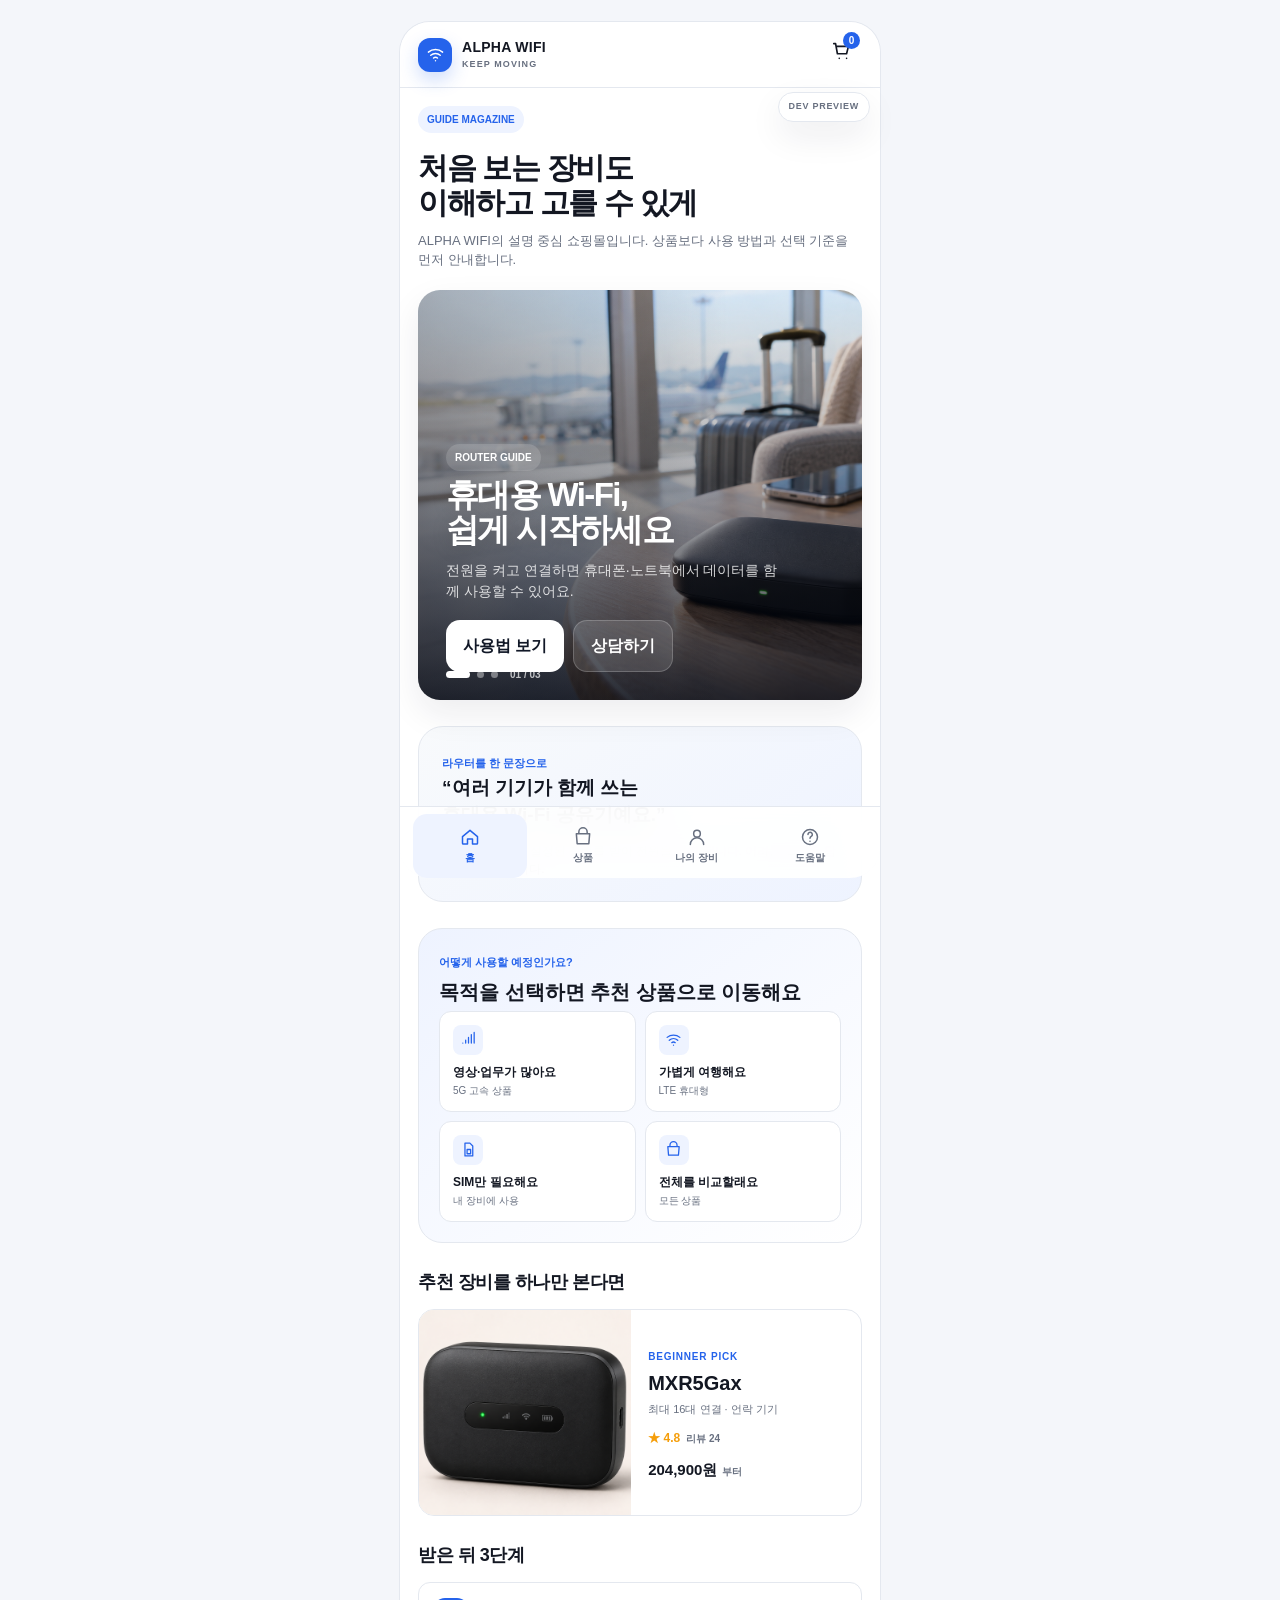
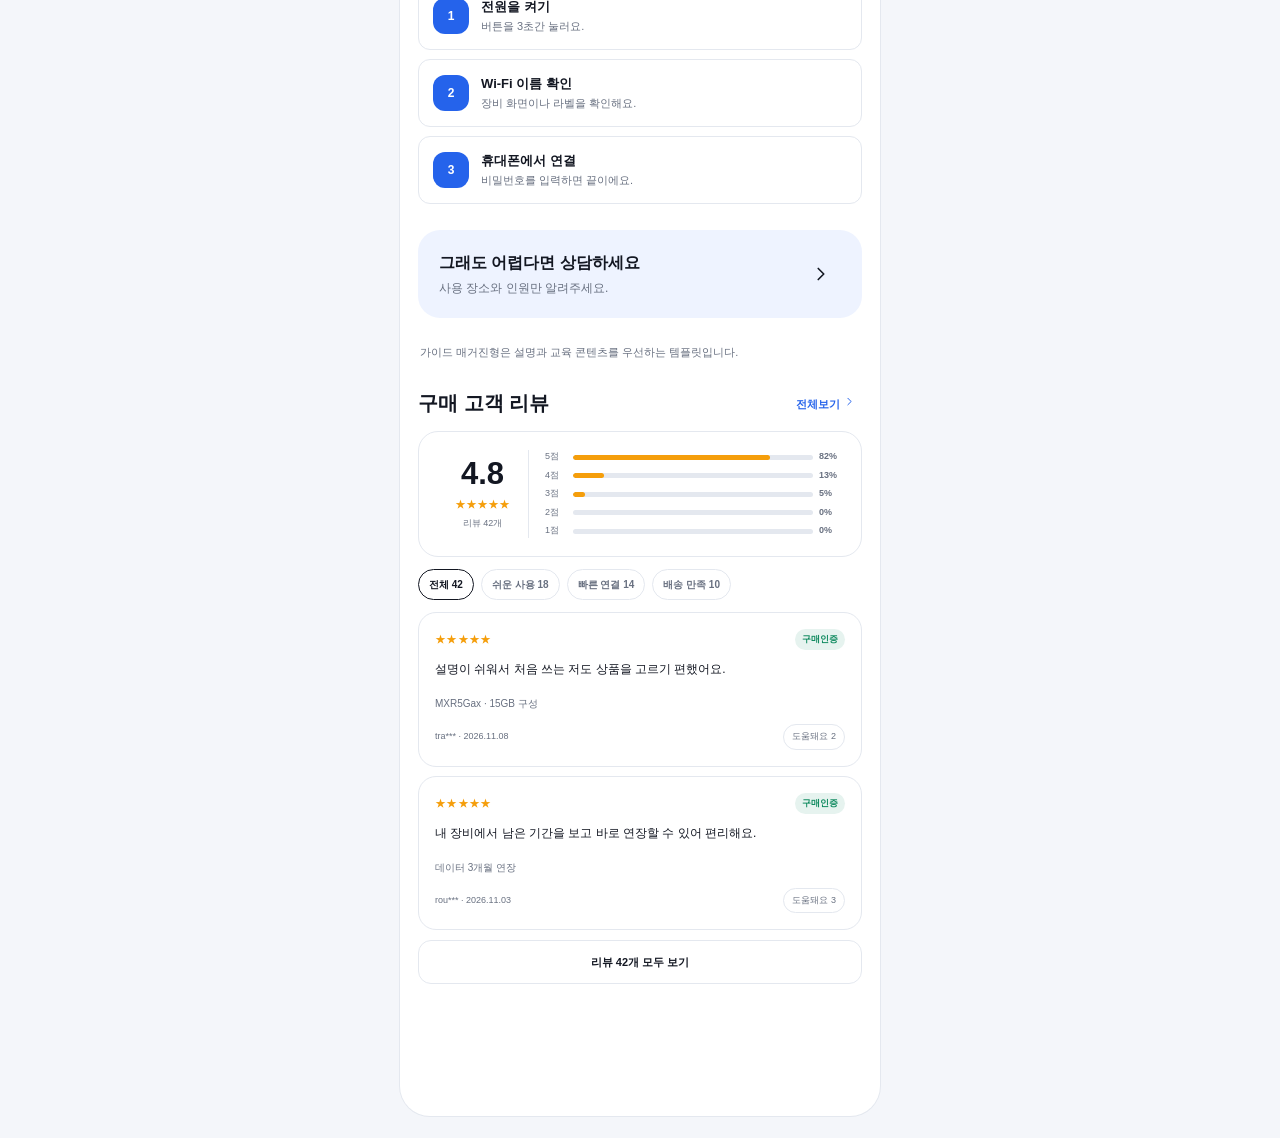
==== index.html @ 626db7c8 "feat: replace previews with integrated router commerce system" ====
<!doctype html>
<html lang="ko" data-theme="light">
<head>
  <meta charset="utf-8">
  <meta name="viewport" content="width=device-width,initial-scale=1,viewport-fit=cover">
  <meta name="theme-color" content="#f6f7fb">
  <title>Roam WiFi Store — HTML Preview</title>
  <style>
    :root{--brand:#2563eb;--brand-rgb:37,99,235;--bg:#f4f6fa;--surface:#fff;--soft:#eef3ff;--text:#131722;--muted:#687080;--line:#e4e8ef;--danger:#dc2626;--success:#0f8a5f;--warning:#a15c00;--shadow:0 14px 34px rgba(20,30,55,.08);--radius:22px;--nav-h:72px;color-scheme:light}
    html[data-theme="dark"]{--bg:#0d1017;--surface:#171b24;--soft:#202737;--text:#f6f7fb;--muted:#a8b0bf;--line:#2a3040;--shadow:0 16px 38px rgba(0,0,0,.28);color-scheme:dark}
    *{box-sizing:border-box}html{scroll-behavior:smooth}body{margin:0;background:var(--bg);color:var(--text);font-family:-apple-system,BlinkMacSystemFont,"Segoe UI","Noto Sans KR",Roboto,Arial,sans-serif;line-height:1.5;-webkit-font-smoothing:antialiased}
    button,input,select,textarea{font:inherit}button,a{touch-action:manipulation}button{color:inherit}a{color:inherit;text-decoration:none}img{display:block;max-width:100%}
    :focus-visible{outline:3px solid rgba(var(--brand-rgb),.35);outline-offset:2px}
    .shell{width:min(100%,480px);min-height:100vh;min-height:100dvh;margin:0 auto;background:var(--surface);position:relative;box-shadow:0 0 0 1px var(--line)}
    .topbar{position:sticky;top:0;z-index:30;height:66px;padding:0 18px;display:flex;align-items:center;justify-content:space-between;background:color-mix(in srgb,var(--surface) 92%,transparent);backdrop-filter:blur(18px);border-bottom:1px solid var(--line)}
    .brand{display:flex;align-items:center;gap:10px;min-width:0}.brand-mark{width:34px;height:34px;border-radius:12px;background:var(--brand);display:grid;place-items:center;color:#fff;box-shadow:0 8px 18px rgba(var(--brand-rgb),.22)}
    .brand-copy{min-width:0}.brand-name{display:block;font-size:14px;font-weight:850;letter-spacing:.02em;white-space:nowrap}.brand-tag{display:block;font-size:9px;color:var(--muted);font-weight:700;letter-spacing:.12em;white-space:nowrap}
    .icon-btn{border:0;background:transparent;padding:9px;border-radius:12px;display:grid;place-items:center;cursor:pointer;position:relative}.cart-count{position:absolute;right:2px;top:1px;min-width:17px;height:17px;padding:0 4px;border-radius:999px;background:var(--brand);color:#fff;font-size:10px;font-weight:800;display:grid;place-items:center}
    main{padding:0 18px calc(var(--nav-h) + 32px + env(safe-area-inset-bottom))}.screen{animation:fade .2s ease}@keyframes fade{from{opacity:.25;transform:translateY(4px)}to{opacity:1;transform:none}}
    .page-head{padding:24px 0 18px}.eyebrow{margin:0 0 6px;color:var(--brand);font-size:12px;font-weight:850;letter-spacing:.09em;text-transform:uppercase}.page-title{margin:0;font-size:27px;line-height:1.16;letter-spacing:-.04em}.page-desc{margin:9px 0 0;color:var(--muted);font-size:14px}.section{margin:26px 0}.section-head{display:flex;align-items:flex-end;justify-content:space-between;gap:12px;margin-bottom:13px}.section-title{margin:0;font-size:18px;letter-spacing:-.025em}.text-link{border:0;background:transparent;color:var(--brand);font-weight:750;font-size:13px;cursor:pointer;padding:4px}
    .btn{border:0;border-radius:14px;padding:13px 17px;font-weight:800;cursor:pointer;display:inline-flex;align-items:center;justify-content:center;gap:8px;min-height:48px}.btn:disabled{opacity:.5;cursor:not-allowed}.btn-primary{background:var(--brand);color:#fff;box-shadow:0 9px 22px rgba(var(--brand-rgb),.2)}.btn-secondary{background:var(--soft);color:var(--text)}.btn-ghost{background:transparent;border:1px solid var(--line)}.btn-danger{background:rgba(220,38,38,.1);color:var(--danger)}.btn-block{width:100%}.button-row{display:grid;grid-template-columns:1fr 1fr;gap:10px}
    .hero{position:relative;min-height:300px;border-radius:28px;overflow:hidden;padding:25px;display:flex;align-items:flex-end;background:linear-gradient(145deg,rgba(var(--brand-rgb),.88),#101722 86%),url('./assets/roam-travel-banner.jpg') center/cover no-repeat;color:#fff;box-shadow:var(--shadow)}.hero:after{content:"";position:absolute;inset:0;background:radial-gradient(circle at 80% 12%,rgba(255,255,255,.22),transparent 32%),linear-gradient(0deg,rgba(4,8,20,.52),rgba(4,8,20,.05))}.hero-content{position:relative;z-index:1}.hero h1{font-size:33px;line-height:1.08;letter-spacing:-.05em;margin:6px 0 12px;max-width:300px}.hero p{margin:0 0 18px;max-width:340px;color:rgba(255,255,255,.82);font-size:14px}.hero .btn{background:#fff;color:#111827;box-shadow:none}
    .category-grid{display:grid;grid-template-columns:repeat(4,1fr);gap:9px}.category{border:1px solid var(--line);background:var(--surface);border-radius:18px;padding:14px 8px;text-align:center;cursor:pointer}.category-icon{width:36px;height:36px;border-radius:12px;margin:0 auto 8px;display:grid;place-items:center;background:var(--soft);color:var(--brand)}.category strong{font-size:12px;display:block}
    .info-grid{display:grid;grid-template-columns:1fr 1fr;gap:11px}.info-card{border:1px solid var(--line);border-radius:20px;padding:17px;background:var(--surface)}.info-card .mini-icon{width:34px;height:34px;border-radius:11px;background:var(--soft);color:var(--brand);display:grid;place-items:center;margin-bottom:12px}.info-card strong{display:block;font-size:14px}.info-card p{margin:5px 0 0;font-size:12px;color:var(--muted)}
    .support-card{padding:21px;border-radius:22px;background:var(--soft);display:flex;align-items:center;justify-content:space-between;gap:16px}.support-card h3{margin:0 0 4px;font-size:16px}.support-card p{margin:0;color:var(--muted);font-size:12px}.notice{font-size:11px;color:var(--muted);margin:12px 2px 0}
    .product-grid{display:grid;grid-template-columns:1fr 1fr;gap:12px}.product-card{border:1px solid var(--line);background:var(--surface);border-radius:21px;overflow:hidden;cursor:pointer;transition:.18s transform,.18s box-shadow}.product-card:hover{transform:translateY(-2px);box-shadow:var(--shadow)}.product-visual{aspect-ratio:1.12;background:linear-gradient(145deg,var(--soft),color-mix(in srgb,var(--surface) 76%,var(--brand)));display:grid;place-items:center;position:relative;overflow:hidden}.product-visual img{width:82%;height:82%;object-fit:contain;position:relative;z-index:2}.product-placeholder{position:absolute;inset:0;display:grid;place-items:center;color:var(--brand)}.device-shape{width:62%;height:48%;border-radius:18px;background:linear-gradient(145deg,#202735,#05070b);box-shadow:inset 0 0 0 1px rgba(255,255,255,.16),0 15px 25px rgba(0,0,0,.18);position:relative}.device-shape:before{content:"";position:absolute;width:7px;height:7px;border-radius:50%;background:var(--brand);left:50%;top:45%;transform:translate(-50%,-50%);box-shadow:0 0 12px var(--brand)}.device-shape.sim{width:45%;height:62%;border-radius:10px;background:linear-gradient(145deg,var(--brand),#1d2340)}.device-shape.sim:after{content:"SIM";position:absolute;inset:0;display:grid;place-items:center;color:#fff;font-size:13px;font-weight:900}.product-body{padding:14px}.product-type{font-size:10px;font-weight:850;color:var(--brand);letter-spacing:.08em;text-transform:uppercase}.product-name{margin:4px 0 5px;font-weight:850;font-size:15px;line-height:1.25}.product-desc{margin:0;color:var(--muted);font-size:11px;min-height:34px}.product-price{margin-top:12px;font-size:14px;font-weight:900}.product-price small{font-size:10px;color:var(--muted);font-weight:600}
    .featured{display:grid;grid-template-columns:44% 1fr;border:1px solid var(--line);border-radius:24px;overflow:hidden;background:var(--surface);cursor:pointer}.featured .product-visual{aspect-ratio:auto;min-height:185px}.featured-copy{padding:20px 17px}.featured-copy .product-name{font-size:20px}.featured-copy .product-desc{min-height:auto;margin-bottom:12px}
    .toolbar{display:grid;gap:11px;margin-bottom:18px}.search{position:relative}.search input{width:100%;height:48px;padding:0 16px 0 44px;border:1px solid var(--line);border-radius:15px;background:var(--surface);color:var(--text)}.search svg{position:absolute;left:15px;top:14px;color:var(--muted)}.filters{display:flex;gap:7px;overflow:auto;padding-bottom:2px;scrollbar-width:none}.chip{border:1px solid var(--line);background:var(--surface);padding:9px 14px;border-radius:999px;white-space:nowrap;font-size:12px;font-weight:750;cursor:pointer}.chip.active{background:var(--brand);border-color:var(--brand);color:#fff}.results-row{display:flex;align-items:center;justify-content:space-between;gap:12px;font-size:12px;color:var(--muted)}select{height:42px;border:1px solid var(--line);background:var(--surface);color:var(--text);border-radius:12px;padding:0 32px 0 12px}
    .back{display:inline-flex;align-items:center;gap:7px;border:0;background:transparent;padding:18px 0 6px;color:var(--muted);font-weight:750;cursor:pointer}.detail-visual{border-radius:26px;aspect-ratio:1.25}.detail-visual img{width:74%;height:74%}.detail-title{font-size:28px;line-height:1.12;margin:20px 0 8px;letter-spacing:-.04em}.detail-desc{color:var(--muted);font-size:14px}.price-box{border:1px solid var(--line);border-radius:20px;padding:16px;margin:20px 0}.price-line{display:flex;justify-content:space-between;gap:14px;padding:5px 0;font-size:13px}.price-line.total{border-top:1px solid var(--line);margin-top:9px;padding-top:14px;font-size:17px;font-weight:900}.option-label{display:block;font-size:13px;font-weight:800;margin:18px 0 8px}.plan-list{display:grid;gap:8px}.plan{border:1px solid var(--line);border-radius:15px;padding:13px 14px;display:flex;align-items:center;justify-content:space-between;cursor:pointer}.plan.active{border-color:var(--brand);background:var(--soft)}.plan span{font-size:13px;font-weight:750}.plan strong{font-size:13px}.qty{display:flex;align-items:center;gap:15px}.qty button{width:38px;height:38px;border-radius:12px;border:1px solid var(--line);background:var(--surface);font-size:19px;cursor:pointer}.qty strong{min-width:20px;text-align:center}
    .list{display:grid;gap:11px}.list-card{border:1px solid var(--line);border-radius:19px;padding:15px;background:var(--surface)}.cart-row{display:grid;grid-template-columns:82px 1fr;gap:13px}.thumb{width:82px;height:82px;border-radius:15px}.cart-copy h3{margin:2px 0 4px;font-size:14px}.cart-copy p{margin:0;color:var(--muted);font-size:11px}.cart-actions{display:flex;align-items:center;justify-content:space-between;margin-top:10px}.mini-qty{display:flex;align-items:center;gap:8px}.mini-qty button{width:28px;height:28px;border:1px solid var(--line);border-radius:8px;background:var(--surface);cursor:pointer}.remove{border:0;background:transparent;color:var(--danger);font-size:11px;cursor:pointer}.summary{position:sticky;bottom:calc(var(--nav-h) + 12px);z-index:8;background:color-mix(in srgb,var(--surface) 94%,transparent);backdrop-filter:blur(14px);border:1px solid var(--line);border-radius:20px;padding:16px;box-shadow:var(--shadow);margin-top:20px}
    .field{margin:0 0 15px}.field label{display:block;font-size:12px;font-weight:800;margin-bottom:7px}.field input,.field textarea{width:100%;border:1px solid var(--line);background:var(--surface);color:var(--text);border-radius:14px;padding:13px 14px}.field textarea{min-height:86px;resize:vertical}.radio-list{display:grid;gap:9px}.radio-card{border:1px solid var(--line);border-radius:16px;padding:13px;display:flex;gap:11px;align-items:flex-start;cursor:pointer}.radio-card:has(input:checked){border-color:var(--brand);background:var(--soft)}.radio-card input{accent-color:var(--brand);margin-top:3px}.radio-card strong{display:block;font-size:13px}.radio-card small{display:block;color:var(--muted);margin-top:2px}.form-section{padding:18px 0;border-bottom:1px solid var(--line)}.form-section h2{font-size:17px;margin:0 0 14px}
    .status-message{min-height:20px;margin:9px 0 0;font-size:12px;color:var(--muted)}.status-message.error{color:var(--danger)}.status-message.success{color:var(--success)}
    .success-hero{text-align:center;padding:46px 0 24px}.success-icon{width:72px;height:72px;border-radius:50%;display:grid;place-items:center;background:rgba(15,138,95,.12);color:var(--success);margin:0 auto 20px}.success-hero h1{font-size:28px;margin:0 0 8px}.order-code{font-weight:850;color:var(--brand)}
    .metric-grid{display:grid;grid-template-columns:1fr 1fr;gap:10px}.metric{padding:16px;border:1px solid var(--line);border-radius:18px}.metric span{display:block;color:var(--muted);font-size:11px}.metric strong{font-size:20px;display:block;margin-top:4px}.progress{height:8px;background:var(--line);border-radius:99px;overflow:hidden;margin-top:10px}.progress span{display:block;height:100%;background:var(--brand);border-radius:99px}
    .device-row,.order-row{display:flex;align-items:center;justify-content:space-between;gap:12px;cursor:pointer}.device-row h3,.order-row h3{margin:0;font-size:14px}.device-row p,.order-row p{margin:4px 0 0;color:var(--muted);font-size:11px}.badge{display:inline-flex;align-items:center;border-radius:999px;padding:5px 9px;font-size:10px;font-weight:800;background:var(--soft);color:var(--brand)}.badge.paused{background:rgba(161,92,0,.12);color:var(--warning)}.badge.ended{background:var(--line);color:var(--muted)}
    details{border:1px solid var(--line);border-radius:17px;background:var(--surface);overflow:hidden}details+details{margin-top:9px}summary{cursor:pointer;padding:15px 16px;font-weight:800;font-size:13px;list-style:none;display:flex;justify-content:space-between;gap:12px}summary::-webkit-details-marker{display:none}details p{margin:0;padding:0 16px 16px;color:var(--muted);font-size:12px}.empty{text-align:center;padding:44px 22px;border:1px dashed var(--line);border-radius:22px}.empty svg{color:var(--muted);margin-bottom:12px}.empty h2{font-size:18px;margin:0 0 7px}.empty p{color:var(--muted);font-size:12px;margin:0 0 16px}
    .bottom-nav{position:fixed;bottom:0;left:50%;transform:translateX(-50%);z-index:40;width:min(100%,480px);height:calc(var(--nav-h) + env(safe-area-inset-bottom));padding:7px 13px env(safe-area-inset-bottom);display:grid;grid-template-columns:repeat(4,1fr);background:color-mix(in srgb,var(--surface) 94%,transparent);backdrop-filter:blur(20px);border-top:1px solid var(--line)}.nav-item{border:0;background:transparent;color:var(--muted);border-radius:14px;display:flex;flex-direction:column;align-items:center;justify-content:center;gap:3px;font-size:10px;font-weight:750;cursor:pointer}.nav-item.active{color:var(--brand);background:var(--soft)}
    .dev{position:fixed;right:max(10px,calc((100vw - 480px)/2 + 10px));top:76px;z-index:50}.dev-toggle{border:1px solid var(--line);background:var(--surface);color:var(--muted);border-radius:999px;padding:7px 10px;font-size:9px;font-weight:900;letter-spacing:.08em;cursor:pointer;box-shadow:var(--shadow)}.dev-panel{display:none;width:184px;margin-top:7px;padding:12px;background:var(--surface);border:1px solid var(--line);border-radius:16px;box-shadow:var(--shadow)}.dev.open .dev-panel{display:block}.dev-panel label{display:block;color:var(--muted);font-size:10px;font-weight:750;margin:8px 0 5px}.dev-panel select,.dev-panel button{width:100%;height:36px;font-size:11px}.dev-panel button{margin-top:9px;border:1px solid var(--line);border-radius:10px;background:var(--surface);cursor:pointer}
    .toast{position:fixed;z-index:90;left:50%;bottom:calc(var(--nav-h) + 22px + env(safe-area-inset-bottom));transform:translate(-50%,14px);width:min(calc(100% - 36px),444px);padding:12px 15px;border-radius:14px;background:#111827;color:#fff;font-size:12px;font-weight:700;opacity:0;pointer-events:none;transition:.2s}.toast.show{opacity:1;transform:translate(-50%,0)}
    .modal-backdrop{position:fixed;z-index:100;inset:0;background:rgba(6,9,16,.58);display:grid;place-items:end center;padding:20px}.modal{width:min(100%,446px);background:var(--surface);border-radius:24px;padding:22px;box-shadow:var(--shadow)}.modal h2{font-size:19px;margin:0 0 8px}.modal p{font-size:13px;color:var(--muted);margin:0 0 18px}.modal-actions{display:grid;grid-template-columns:1fr 1fr;gap:9px}
    .sr-only{position:absolute;width:1px;height:1px;padding:0;margin:-1px;overflow:hidden;clip:rect(0,0,0,0);white-space:nowrap;border:0}.hidden,[hidden]{display:none!important}
    @media(max-width:370px){main{padding-left:14px;padding-right:14px}.topbar{padding:0 14px}.hero{min-height:278px;padding:21px}.hero h1{font-size:29px}.product-grid{gap:9px}.product-body{padding:12px}.product-name{font-size:13px}.featured{grid-template-columns:41% 1fr}.featured-copy{padding:16px 13px}.btn{padding-left:12px;padding-right:12px}}
    @media(min-width:700px){body{padding:22px 0}.shell{border-radius:30px;overflow:clip;min-height:calc(100vh - 44px);min-height:calc(100dvh - 44px)}.bottom-nav{bottom:22px;border-radius:0 0 30px 30px}.topbar{border-radius:30px 30px 0 0}.dev{top:92px}}
    /* v4.6 storefront design system */
    .template-note{display:inline-flex;align-items:center;gap:6px;margin:18px 0 0;padding:7px 10px;border:1px solid var(--line);border-radius:999px;color:var(--muted);font-size:10px;font-weight:800;background:var(--surface)}
    .hero{min-height:380px;padding:28px;background:linear-gradient(145deg,rgba(var(--brand-rgb),.97),rgba(14,23,42,.94));isolation:isolate;align-items:flex-end}.hero:before{content:"";position:absolute;width:185px;height:185px;right:-35px;top:22px;border-radius:50%;background:rgba(255,255,255,.1);box-shadow:-54px 82px 0 rgba(255,255,255,.06)}.hero[data-slide="1"]{background:linear-gradient(155deg,#082f49,#0e7490)}.hero[data-slide="2"]{background:linear-gradient(155deg,#312e81,#7c3aed)}.hero-device{position:absolute;right:27px;top:60px;width:116px;height:82px;border-radius:22px;background:linear-gradient(145deg,#30394a,#06080d);transform:rotate(-7deg);box-shadow:0 28px 42px rgba(0,0,0,.32),inset 0 0 0 1px rgba(255,255,255,.18);z-index:1}.hero-device:after{content:"";position:absolute;width:9px;height:9px;left:54px;top:34px;border-radius:50%;background:#6ee7b7;box-shadow:0 0 14px #6ee7b7}.hero[data-slide="1"] .hero-device{width:92px;height:124px;border-radius:16px;transform:rotate(6deg)}.hero[data-slide="2"] .hero-device{border-radius:50%;width:110px;height:110px}.hero-content{max-width:315px;animation:heroIn .35s ease}.hero-kicker{display:inline-flex;align-items:center;gap:6px;padding:6px 9px;border-radius:999px;background:rgba(255,255,255,.14);font-size:10px;font-weight:850}.hero-actions{display:flex;gap:9px;flex-wrap:wrap}.hero-actions .btn-quiet{background:rgba(255,255,255,.13);color:#fff;border:1px solid rgba(255,255,255,.2)}.hero-pager{position:absolute;left:28px;bottom:18px;display:flex;align-items:center;gap:7px;z-index:3}.hero-dot{width:7px;height:7px;border:0;border-radius:99px;padding:0;background:rgba(255,255,255,.4);cursor:pointer;transition:.2s}.hero-dot.active{width:24px;background:#fff}.hero-count{margin-left:5px;color:rgba(255,255,255,.72);font-size:10px;font-weight:800}@keyframes heroIn{from{opacity:0;transform:translateY(8px)}to{opacity:1;transform:none}}
    .beginner-guide{padding:20px;border:1px solid var(--line);border-radius:24px;background:linear-gradient(145deg,var(--soft),var(--surface))}.guide-label{font-size:11px;color:var(--brand);font-weight:900}.beginner-guide h2{font-size:20px;line-height:1.3;margin:6px 0}.beginner-guide>p{font-size:12px;color:var(--muted);margin:0 0 15px}.need-grid{display:grid;grid-template-columns:1fr 1fr;gap:9px}.need-card{border:1px solid var(--line);border-radius:16px;background:var(--surface);padding:13px;text-align:left;cursor:pointer}.need-card span{width:30px;height:30px;border-radius:10px;display:grid;place-items:center;background:var(--soft);color:var(--brand);margin-bottom:8px}.need-card strong{display:block;font-size:12px}.need-card small{display:block;color:var(--muted);font-size:10px;margin-top:2px}
    .steps{display:grid;gap:9px}.step{display:grid;grid-template-columns:36px 1fr;gap:12px;align-items:center;padding:14px;border:1px solid var(--line);border-radius:17px}.step-num{width:36px;height:36px;border-radius:12px;background:var(--brand);color:#fff;display:grid;place-items:center;font-size:12px;font-weight:900}.step strong{display:block;font-size:13px}.step p{margin:2px 0 0;color:var(--muted);font-size:11px}
    .micro-banner{padding:18px;border-radius:22px;background:#14213d;color:#fff;position:relative;overflow:hidden}.micro-banner:after{content:"";position:absolute;width:110px;height:110px;border-radius:50%;right:-30px;top:-36px;background:rgba(var(--brand-rgb),.7)}.micro-banner span,.micro-banner h3,.micro-banner p{position:relative;z-index:1}.micro-banner span{font-size:10px;color:#93c5fd;font-weight:900}.micro-banner h3{margin:5px 0 4px;font-size:18px}.micro-banner p{margin:0;color:#cbd5e1;font-size:11px;max-width:280px}
    .rating-line{display:flex;align-items:center;gap:6px;margin-top:8px;color:#f59e0b;font-size:12px;font-weight:900}.rating-line small{color:var(--muted);font-weight:700}.review-summary{display:grid;grid-template-columns:100px 1fr;gap:14px;padding:18px;border:1px solid var(--line);border-radius:22px}.review-score{display:grid;place-items:center;text-align:center;border-right:1px solid var(--line)}.review-score strong{font-size:29px}.review-score span{color:#f59e0b;letter-spacing:.05em}.review-bars{display:grid;gap:5px}.review-bar{display:grid;grid-template-columns:24px 1fr 28px;gap:7px;align-items:center;font-size:10px;color:var(--muted)}.review-bar i{height:5px;background:var(--line);border-radius:99px;overflow:hidden}.review-bar i:after{content:"";display:block;width:var(--rate);height:100%;background:#f59e0b}.review-list{display:grid;gap:9px;margin-top:10px}.review-card{padding:15px;border:1px solid var(--line);border-radius:17px}.review-card .stars{color:#f59e0b;font-size:11px}.review-card p{margin:7px 0 5px;font-size:12px}.review-card small{color:var(--muted);font-size:10px}
    .trust-row{display:grid;grid-template-columns:repeat(3,1fr);gap:8px}.trust-item{text-align:center;padding:13px 7px;border:1px solid var(--line);border-radius:16px}.trust-item span{color:var(--brand)}.trust-item strong{display:block;font-size:10px;margin-top:6px}.detail-facts{display:grid;grid-template-columns:repeat(3,1fr);gap:8px;margin:18px 0}.detail-fact{padding:12px 6px;text-align:center;border:1px solid var(--line);border-radius:15px}.detail-fact small{display:block;color:var(--muted);font-size:9px}.detail-fact strong{display:block;font-size:12px;margin-top:4px}
    html[data-store-template="catalog"] .hero{min-height:260px}.catalog .product-grid{margin-top:6px}html[data-store-template="promo"] .hero{min-height:410px;background:linear-gradient(160deg,#0f172a 18%,rgba(var(--brand-rgb),.96))}html[data-store-template="promo"] .micro-banner{background:var(--brand)}
    /* genuinely different storefront layouts */
    .layout-label{display:inline-flex;margin:18px 0 12px;padding:6px 9px;border-radius:999px;background:var(--soft);color:var(--brand);font-size:10px;font-weight:900}.guide-lead{font-size:30px;line-height:1.18;letter-spacing:-.045em;margin:5px 0 10px}.guide-intro{font-size:13px;color:var(--muted);margin:0 0 20px}.editorial-card{padding:23px;border-radius:25px;background:linear-gradient(145deg,#f8fafc,var(--soft));border:1px solid var(--line)}html[data-theme="dark"] .editorial-card{background:linear-gradient(145deg,#1e293b,var(--soft))}.editorial-card blockquote{font-size:19px;font-weight:850;line-height:1.45;margin:0 0 13px}.editorial-card p{font-size:12px;color:var(--muted);margin:0}
    .catalog-home .page-head{padding-bottom:10px}.catalog-top{position:sticky;top:66px;z-index:10;margin:0 -18px;padding:13px 18px;background:color-mix(in srgb,var(--surface) 94%,transparent);backdrop-filter:blur(18px);border-bottom:1px solid var(--line)}.catalog-search{display:flex;align-items:center;gap:9px;height:48px;padding:0 15px;border:1px solid var(--line);border-radius:15px;background:var(--bg);color:var(--muted);cursor:pointer}.catalog-search strong{font-size:12px}.catalog-pills{display:flex;gap:7px;overflow:auto;padding:12px 0 1px;scrollbar-width:none}.catalog-pills::-webkit-scrollbar{display:none}.catalog-pill{white-space:nowrap;border:1px solid var(--line);border-radius:999px;background:var(--surface);padding:8px 12px;font-size:10px;font-weight:800}.catalog-pill.active{background:var(--text);color:var(--surface);border-color:var(--text)}.catalog-banner{min-height:170px;border-radius:20px;padding:20px;margin:18px 0;background:linear-gradient(125deg,var(--brand),#0f172a);color:#fff;position:relative;overflow:hidden}.catalog-banner:after{content:"5G";position:absolute;right:-5px;bottom:-30px;font-size:100px;font-weight:950;color:rgba(255,255,255,.1)}.catalog-banner h2{font-size:23px;line-height:1.25;margin:8px 0}.catalog-banner p{font-size:11px;color:rgba(255,255,255,.75);max-width:270px}.catalog-banner .hero-pager{left:20px;bottom:15px}.catalog-section-title{display:flex;align-items:end;justify-content:space-between;margin:24px 0 12px}.catalog-section-title h2{margin:0;font-size:20px}.catalog-section-title span{font-size:10px;color:var(--muted)}.compare-card{padding:18px;border-radius:20px;border:1px solid var(--line);background:var(--surface)}.compare-row{display:grid;grid-template-columns:1fr repeat(3,54px);align-items:center;gap:5px;padding:9px 0;border-bottom:1px solid var(--line);font-size:10px;text-align:center}.compare-row:last-child{border-bottom:0}.compare-row strong:first-child{text-align:left}.compare-row.head{color:var(--muted);font-weight:800}
    .promo-home{margin:0 -18px}.promo-home .campaign-copy,.promo-home .promo-section{margin-left:18px;margin-right:18px}.campaign-hero{min-height:560px;padding:31px 26px 30px;display:flex;align-items:flex-end;position:relative;overflow:hidden;background:linear-gradient(180deg,rgba(5,10,22,.05),rgba(5,10,22,.88)),radial-gradient(circle at 72% 22%,rgba(var(--brand-rgb),.9),transparent 36%),#0b1220;color:#fff}.campaign-hero:before{content:"";position:absolute;right:-45px;top:80px;width:260px;height:190px;border-radius:42px;background:linear-gradient(145deg,#313a4a,#05070b);transform:rotate(-11deg);box-shadow:0 45px 70px rgba(0,0,0,.5),inset 0 0 0 1px rgba(255,255,255,.16)}.campaign-hero:after{content:"";position:absolute;right:76px;top:155px;width:12px;height:12px;border-radius:50%;background:#6ee7b7;box-shadow:0 0 19px #6ee7b7}.campaign-copy{position:relative;z-index:2;margin:0!important}.campaign-tag{font-size:11px;font-weight:900;letter-spacing:.12em;color:#bfdbfe}.campaign-hero h1{font-size:38px;line-height:1.08;letter-spacing:-.06em;margin:9px 0 13px}.campaign-hero p{font-size:13px;color:rgba(255,255,255,.75);max-width:340px;margin:0 0 19px}.campaign-price{display:flex;align-items:baseline;gap:7px;margin-bottom:18px}.campaign-price strong{font-size:26px}.campaign-price span{font-size:11px;color:rgba(255,255,255,.65)}.campaign-hero .hero-pager{left:26px;bottom:13px}.promo-strip{display:grid;grid-template-columns:1fr 1fr;gap:10px;margin-top:-22px;position:relative;z-index:3}.promo-tile{min-height:135px;padding:17px;border-radius:22px;background:var(--surface);box-shadow:var(--shadow);border:1px solid var(--line)}.promo-tile.accent{background:var(--brand);color:#fff;border:0}.promo-tile span{font-size:9px;font-weight:900;letter-spacing:.08em}.promo-tile h3{font-size:17px;line-height:1.3;margin:7px 0}.promo-tile p{font-size:10px;color:var(--muted);margin:0}.promo-tile.accent p{color:rgba(255,255,255,.72)}.spotlight{padding:22px;border-radius:26px;background:#111827;color:#fff}.spotlight .product-visual{border-radius:18px;margin-bottom:18px;aspect-ratio:1.6}.spotlight h2{font-size:25px;margin:7px 0}.spotlight p{font-size:12px;color:#cbd5e1}.spotlight .product-price{color:#fff}
    /* social-commerce review pattern */
    .social-proof{margin:28px 0}.promo-home .social-proof{margin-left:18px;margin-right:18px}.social-review-head{display:flex;align-items:center;justify-content:space-between;margin-bottom:13px}.social-review-head h2{margin:0;font-size:20px}.social-review-head button{border:0;background:transparent;color:var(--brand);font-size:11px;font-weight:850}.social-score{display:grid;grid-template-columns:92px 1fr;gap:16px;padding:18px;border:1px solid var(--line);border-radius:20px;background:var(--surface)}.score-main{text-align:center;border-right:1px solid var(--line);display:grid;place-content:center}.score-main strong{font-size:31px;line-height:1}.score-main .stars{font-size:11px;color:#f59e0b;margin-top:7px}.score-main small{font-size:9px;color:var(--muted);margin-top:4px}.score-bars{display:grid;gap:5px}.score-row{display:grid;grid-template-columns:22px 1fr 24px;gap:6px;align-items:center;font-size:9px;color:var(--muted)}.score-track{height:5px;background:var(--line);border-radius:99px;overflow:hidden}.score-track span{display:block;height:100%;width:var(--w);background:#f59e0b;border-radius:99px}.review-keywords{display:flex;gap:7px;overflow:auto;padding:12px 0;scrollbar-width:none}.review-keywords::-webkit-scrollbar{display:none}.review-keyword{white-space:nowrap;border:1px solid var(--line);border-radius:999px;background:var(--surface);padding:7px 10px;font-size:10px;font-weight:750;color:var(--muted)}.review-keyword.active{border-color:var(--text);color:var(--text)}.social-review-list{display:grid;gap:9px}.social-review{padding:16px;border:1px solid var(--line);border-radius:18px;background:var(--surface)}.review-meta{display:flex;justify-content:space-between;align-items:center;gap:8px}.review-meta .stars{color:#f59e0b;font-size:11px;letter-spacing:.03em}.verified{display:inline-flex;padding:4px 7px;border-radius:999px;background:rgba(15,138,95,.1);color:var(--success);font-size:9px;font-weight:850}.social-review p{font-size:12px;line-height:1.65;margin:10px 0}.review-option{font-size:10px;color:var(--muted)}.review-footer{display:flex;justify-content:space-between;align-items:center;margin-top:10px}.review-footer small{font-size:9px;color:var(--muted)}.helpful{border:1px solid var(--line);border-radius:999px;background:transparent;padding:5px 8px;color:var(--muted);font-size:9px}.review-more{width:100%;height:44px;margin-top:10px;border:1px solid var(--line);border-radius:13px;background:var(--surface);font-weight:800;font-size:11px}.rating-inline{display:inline-flex;align-items:center;gap:5px}.rating-inline .star{color:#f59e0b}.rating-inline b{font-size:12px}.rating-inline small{color:var(--muted);font-size:10px}
    /* v4.8 photoreal commerce visual system */
    .hero,.hero[data-slide="1"],.hero[data-slide="2"]{min-height:410px;border-radius:22px;background:linear-gradient(0deg,rgba(4,8,18,.84) 0%,rgba(4,8,18,.32) 52%,rgba(4,8,18,.03) 100%),url('./assets/hero-travel-router.png') center/cover no-repeat}.hero:before{display:none}.hero:after{background:linear-gradient(90deg,rgba(4,8,20,.28),transparent 70%)}.hero-device{display:none}.hero-content{max-width:340px}.hero h1{text-shadow:0 2px 20px rgba(0,0,0,.2)}
    .product-card{border-radius:14px;box-shadow:0 2px 12px rgba(20,30,55,.035)}.product-visual{aspect-ratio:1.08;background:#f5f4f1}.product-visual img{width:100%;height:100%;object-fit:cover}.product-placeholder{display:none}.image-fallback{display:none;padding:22px;text-align:center;color:var(--muted);font-size:11px}.product-visual.image-missing .image-fallback{display:block}.commerce-badge{display:inline-flex;margin:0 7px 6px 0;padding:3px 6px;border-radius:4px;background:#eef6ff;color:#1769aa;font-size:9px;font-weight:850}.product-body{padding:14px}.product-price{font-size:15px}.detail-visual{aspect-ratio:1.12;border-radius:17px}.detail-visual img{width:100%;height:100%;object-fit:cover}
    .category,.need-card,.step,.trust-item{border-radius:12px}.category{box-shadow:0 2px 9px rgba(20,30,55,.035)}.category-icon,.need-card span{border-radius:8px}.featured{grid-template-columns:48% 1fr;border-radius:16px}.featured .product-visual{min-height:205px}.featured-copy{align-self:center}
    .catalog-banner{background:linear-gradient(90deg,rgba(3,10,22,.84),rgba(3,10,22,.18)),url('./assets/hero-travel-router.png') center/cover no-repeat}.catalog-banner:after{display:none}
    .campaign-hero{min-height:590px;background:linear-gradient(0deg,rgba(3,7,16,.9) 0%,rgba(3,7,16,.26) 58%,rgba(3,7,16,.03) 100%),url('./assets/hero-travel-router.png') center/cover no-repeat}.campaign-hero:before,.campaign-hero:after{display:none}.campaign-copy{max-width:365px}.campaign-tag{color:#dbeafe}.campaign-hero p{color:rgba(255,255,255,.88)}
    .promo-strip{display:grid;grid-template-columns:1fr;margin-top:-18px}.promo-tile{min-height:auto;padding:16px 18px;border-radius:0;box-shadow:none;display:grid;grid-template-columns:92px 1fr;column-gap:10px;align-items:center}.promo-tile:first-child{border-radius:14px 14px 0 0}.promo-tile:last-child{border-radius:0 0 14px 14px;border-top:0}.promo-tile.accent{background:var(--surface);color:var(--text);border:1px solid var(--line)}.promo-tile span{grid-row:1 / span 2;align-self:center;color:var(--brand);font-size:9px}.promo-tile h3{font-size:14px;margin:0}.promo-tile p,.promo-tile.accent p{font-size:10px;color:var(--muted)}
    .spotlight{padding:0 0 20px;border-radius:16px;background:var(--surface);color:var(--text);border:1px solid var(--line);overflow:hidden}.spotlight .product-visual{border-radius:0;margin:0 0 18px;aspect-ratio:1.32}.spotlight>span,.spotlight>h2,.spotlight>p,.spotlight>.rating-line,.spotlight>.product-price,.spotlight>.btn{margin-left:20px!important;margin-right:20px!important}.spotlight h2{font-size:24px;margin-top:6px!important;margin-bottom:6px!important}.spotlight p{color:var(--muted);line-height:1.65}.spotlight .product-price{color:var(--text);font-size:22px}.spotlight .btn{width:calc(100% - 40px)}
    .micro-banner{min-height:170px;padding:25px;display:flex;flex-direction:column;justify-content:flex-end;background:linear-gradient(90deg,rgba(5,10,22,.84),rgba(5,10,22,.28)),url('./assets/hero-travel-router.png') center/cover no-repeat;border-radius:16px}.micro-banner:after{display:none}.micro-banner h3{font-size:21px}.micro-banner p{color:rgba(255,255,255,.82)}
    html[data-theme="dark"] .product-visual{background:#ecebe8}.commerce-source{margin:8px 0 0;color:var(--muted);font-size:9px}
  </style>
</head>
<body>
  <div class="shell">
    <header class="topbar">
      <a class="brand" href="#/" aria-label="홈으로 이동">
        <span class="brand-mark" id="brandMark"></span>
        <span class="brand-copy"><span class="brand-name" id="brandName"></span><span class="brand-tag" id="brandTag"></span></span>
      </a>
      <button class="icon-btn" id="cartButton" aria-label="장바구니 열기" data-testid="header-cart"><span id="cartIcon"></span><span class="cart-count" id="cartCount">0</span></button>
    </header>
    <main id="app" aria-live="polite"></main>
  </div>
  <nav class="bottom-nav" aria-label="주요 메뉴">
    <button class="nav-item" data-route="#/" data-testid="nav-home"></button>
    <button class="nav-item" data-route="#/shop" data-testid="nav-shop"></button>
    <button class="nav-item" data-route="#/my" data-testid="nav-my"></button>
    <button class="nav-item" data-route="#/support" data-testid="nav-support"></button>
  </nav>
  <div class="dev" id="devControl">
    <button class="dev-toggle" id="devToggle" aria-expanded="false">DEV PREVIEW</button>
    <div class="dev-panel">
      <label for="tenantSelect">판매점</label><select id="tenantSelect"><option value="alpha">Alpha</option><option value="nova">Nova</option></select>
      <label for="themeSelect">테마</label><select id="themeSelect"><option value="light">Light</option><option value="dark">Dark</option></select>
      <label for="templateSelect">레이아웃</label><select id="templateSelect"><option value="guide">가이드 매거진형</option><option value="catalog">상품 카탈로그형</option><option value="promo">프로모션 캠페인형</option></select>
      <label for="colorSelect">컬러셋</label><select id="colorSelect"><option value="brand">판매점 브랜드</option><option value="ocean">오션 블루</option><option value="forest">포레스트 민트</option><option value="sunset">선셋 코랄</option></select>
      <button id="resetDemo" type="button">시연 데이터 초기화</button>
    </div>
  </div>
  <div class="toast" id="toast" role="status" aria-live="polite"></div>
  <div id="modalRoot"></div>
  <script>
  (()=>{
    'use strict';
    const svg=(name,size=22)=>{
      const paths={home:'<path d="M3 11.5 12 4l9 7.5v8a1 1 0 0 1-1 1h-5v-6H9v6H4a1 1 0 0 1-1-1z"/>',shop:'<path d="M4 8h16l-1 12H5L4 8Zm3 0V6a5 5 0 0 1 10 0v2"/>',user:'<circle cx="12" cy="8" r="4"/><path d="M4 21a8 8 0 0 1 16 0"/>',help:'<circle cx="12" cy="12" r="9"/><path d="M9.6 9a2.6 2.6 0 1 1 4.2 2c-1.2.8-1.8 1.4-1.8 2.5M12 17h.01"/>',cart:'<path d="M3 4h2l2 11h10l2-8H6M9 20h.01M17 20h.01"/>',arrow:'<path d="m15 18-6-6 6-6"/>',search:'<circle cx="11" cy="11" r="7"/><path d="m20 20-4-4"/>',check:'<path d="m5 12 4 4L19 6"/>',box:'<path d="m4 7 8-4 8 4-8 4-8-4Zm0 0v10l8 4 8-4V7M12 11v10"/>',bolt:'<path d="M13 2 5 14h6l-1 8 8-12h-6l1-8Z"/>',truck:'<path d="M3 6h11v10H3zM14 10h4l3 3v3h-7M7 19a2 2 0 1 0 0-4 2 2 0 0 0 0 4ZM18 19a2 2 0 1 0 0-4 2 2 0 0 0 0 4Z"/>',message:'<path d="M4 5h16v11H8l-4 4V5Z"/>',signal:'<path d="M4 17h.01M8 17v-4M12 17V9M16 17V5M20 17V2"/>',sim:'<path d="M7 3h7l4 4v14H7zM10 12h5v6h-5z"/>',wifi:'<path d="M3 9a14 14 0 0 1 18 0M6 13a9 9 0 0 1 12 0M9.5 16.5a4 4 0 0 1 5 0M12 20h.01"/>',chevron:'<path d="m9 18 6-6-6-6"/>',calendar:'<rect x="3" y="5" width="18" height="16" rx="2"/><path d="M7 3v4M17 3v4M3 10h18"/>',info:'<circle cx="12" cy="12" r="9"/><path d="M12 11v6M12 7h.01"/>',refresh:'<path d="M20 7v5h-5M4 17v-5h5M18 9a7 7 0 0 0-12-2L4 12M6 15a7 7 0 0 0 12 2l2-5"/>'};
      return `<svg width="${size}" height="${size}" viewBox="0 0 24 24" fill="none" stroke="currentColor" stroke-width="1.8" stroke-linecap="round" stroke-linejoin="round" aria-hidden="true">${paths[name]||paths.info}</svg>`;
    };
    const tenants={alpha:{name:'ALPHA WIFI',tag:'KEEP MOVING',color:'#2563eb',rgb:'37,99,235',title:'어디서든, 바로 연결',banner:'공항에서 바로 켜고, 원하는 만큼만. 여행자의 연결을 가볍게 시작하세요.',featured:'mxr5gax',payments:['카카오페이','무통장 입금']},nova:{name:'NOVA ROUTER',tag:'STAY CONNECTED',color:'#a855f7',rgb:'168,85,247',title:'조용히, 더 멀리 연결',banner:'당신의 다음 도시를 위해 준비된 프리미엄 모바일 네트워크.',featured:'cnr5g500',payments:['카카오페이','USDT','무통장 입금']}};
    const products=[
      {id:'mxr5gax',type:'5G',names:{alpha:'MXR5Gax',nova:'MXR5Gax Atelier'},desc:'최대 16대 연결 · 언락 기기',device:189000,image:'product-mxr5gax.png',plans:[['5GB',15900],['15GB',29900],['무제한',49900]]},
      {id:'cnr5g500',type:'5G',names:{alpha:'CNR-5G500',nova:'CNR-5G500 Noir'},desc:'초고속 5G · 대용량 배터리',device:249000,image:'product-cnr5g500.png',plans:[['15GB',29900],['30GB',39900],['무제한',59900]]},
      {id:'k100w',type:'LTE',names:{alpha:'K100W',nova:'K100W Reserve'},desc:'유선 2포트 · 안정적인 업무용 LTE',device:99000,image:'product-k100w.png',plans:[['5GB',12900],['15GB',24900]]},
      {id:'l580w',type:'LTE',names:{alpha:'L580W',nova:'L580W Classic'},desc:'유선·Wi-Fi 동시 지원 LTE 라우터',device:129000,image:'product-l580w.png',plans:[['5GB',12900],['15GB',24900]]},
      {id:'jt201',type:'EGG',names:{alpha:'JT201 Egg',nova:'JT201 Egg'},desc:'손안에 쏙 들어오는 포켓 와이파이',device:79000,image:'product-jt201-egg.png',plans:[['5GB',9900],['15GB',19900]]},
      {id:'usim',type:'SIM',names:{alpha:'여행 데이터 eSIM',nova:'Travel eSIM Premium'},desc:'배송 없이 개통하는 30일 데이터 요금제',device:0,image:'product-data-esim.png',plans:[['5GB',15900],['15GB',24900],['무제한',39900]]}
    ];
    const ratings={mxr5gax:[4.8,24],cnr5g500:[4.7,18],k100w:[4.6,11],l580w:[4.5,9],jt201:[4.9,31],usim:[4.7,16]};
    const previewReviews=[{stars:5,text:'설명이 쉬워서 처음 쓰는 저도 상품을 고르기 편했어요.',author:'구매 고객 · 프리뷰'},{stars:5,text:'내 장비에서 남은 기간을 보고 바로 연장할 수 있어 편리해요.',author:'연장 고객 · 프리뷰'},{stars:4,text:'배송과 설정 진행 상태를 한 화면에서 확인할 수 있어요.',author:'구매 고객 · 프리뷰'}];
    const devices=[{id:'mxr5gax',serial:'RW-MXR-0182',status:'사용 중',cls:''},{id:'cnr5g500',serial:'RW-CNR-4501',status:'일시 정지',cls:'paused'},{id:'k100w',serial:'RW-K10-7734',status:'종료',cls:'ended'}];
    const demoOrders=[{id:'DEMO-240901',productId:'mxr5gax',name:'MXR5Gax',total:218900,status:'배송 중',date:'시연 주문'},{id:'DEMO-240715',productId:'usim',name:'Data USIM',total:24900,status:'완료',date:'시연 주문'}];
    const notices=[['성수기 배송 일정 안내','주문량이 많은 기간에는 출고 일정이 달라질 수 있습니다. 이 내용은 프리뷰용 안내입니다.'],['사용 지역 안내','데이터 이용 가능 지역과 품질은 통신 환경에 따라 달라질 수 있습니다.'],['인천공항 T1 수령 장소','공항 수령은 인천공항 T1 고정 시연이며 실제 수령 장소는 설정되어 있지 않습니다.']];
    const guides=[['전원 버튼을 3초간 누르기','전원 표시가 켜질 때까지 버튼을 약 3초간 누릅니다.'],['Wi-Fi 이름·비밀번호 확인 및 연결','기기 화면 또는 라벨에서 Wi-Fi 이름과 비밀번호를 확인한 뒤 휴대폰에서 연결합니다.'],['부족한 데이터 충전','MY의 내 기기에서 데이터 충전하기를 선택하고 원하는 기간을 고릅니다.']];
    const app=document.getElementById('app'), modalRoot=document.getElementById('modalRoot'); let memory={},toastTimer,searchTimer,heroTimer,heroSlide=0,checkoutBusy=false,shopState={q:'',filter:'ALL',sort:'featured'};
    const colorSets={ocean:{color:'#0284c7',rgb:'2,132,199'},forest:{color:'#059669',rgb:'5,150,105'},sunset:{color:'#ea580c',rgb:'234,88,12'}};
    const money=n=>`${Number(n||0).toLocaleString('ko-KR')}원`;
    const key=s=>`roam-html-preview-${s}`;
    const store={get(k,fallback){try{const v=localStorage.getItem(key(k));return v===null?fallback:JSON.parse(v)}catch(e){showToast('저장소를 사용할 수 없어 현재 화면에서만 유지됩니다.');return memory[k]??fallback}},set(k,v){memory[k]=v;try{localStorage.setItem(key(k),JSON.stringify(v))}catch(e){showToast('변경 내용은 현재 화면에서만 유지됩니다.')}}};
    let tenant=store.get('tenant','alpha'),theme=store.get('theme','light'),template=store.get('template','guide'),colorSet=store.get('colorSet','brand'); if(!tenants[tenant])tenant='alpha';if(!['guide','catalog','promo'].includes(template))template='guide';if(!['brand','ocean','forest','sunset'].includes(colorSet))colorSet='brand';
    const tenantCfg=()=>tenants[tenant], product=id=>products.find(p=>p.id===id), pname=p=>p.names[tenant];
    const cart=()=>store.get(`cart-${tenant}`,[]),saveCart=v=>{store.set(`cart-${tenant}`,v);updateChrome()},orders=()=>store.get(`orders-${tenant}`,[]),saveOrders=v=>store.set(`orders-${tenant}`,v);
    function showToast(msg){const el=document.getElementById('toast');el.textContent=msg;el.classList.add('show');clearTimeout(toastTimer);toastTimer=setTimeout(()=>el.classList.remove('show'),2200)}
    function showModal(title,text,confirmText,action){modalRoot.innerHTML=`<div class="modal-backdrop" role="presentation"><section class="modal" role="dialog" aria-modal="true" aria-labelledby="modalTitle"><h2 id="modalTitle"></h2><p></p><div class="modal-actions"><button class="btn btn-ghost" data-modal-close>닫기</button><button class="btn btn-primary" data-modal-confirm></button></div></section></div>`;const m=modalRoot.querySelector('.modal');m.querySelector('h2').textContent=title;m.querySelector('p').textContent=text;m.querySelector('[data-modal-confirm]').textContent=confirmText;m.querySelector('[data-modal-close]').onclick=()=>modalRoot.innerHTML='';m.querySelector('[data-modal-confirm]').onclick=()=>{modalRoot.innerHTML='';if(action)action()};m.querySelector('[data-modal-close]').focus()}
    function visual(p,detail=false){return `<div class="product-visual${detail?' detail-visual':''}"><img src="./assets/${p.image}" alt="${pname(p)} 프리뷰용 실사 이미지" onerror="this.parentNode.classList.add('image-missing');this.remove()"><span class="image-fallback">상품 이미지 준비 중</span></div>`}
    function productCard(p){const r=ratings[p.id];return `<article class="product-card" data-product="${p.id}" tabindex="0" role="link" aria-label="${pname(p)} 상세 보기">${visual(p)}<div class="product-body"><span class="commerce-badge">${p.type==='SIM'?'즉시 개통':'설정 후 배송'}</span><span class="product-type">${p.type}</span><h3 class="product-name">${pname(p)}</h3><p class="product-desc">${p.desc}</p><div class="rating-line">★ ${r[0]} <small>리뷰 ${r[1]}</small></div><div class="product-price">${money(p.device+p.plans[0][1])} <small>부터</small></div></div></article>`}
    function updateChrome(){const t=tenantCfg(),palette=colorSet==='brand'?t:colorSets[colorSet];document.documentElement.dataset.theme=theme;document.documentElement.dataset.storeTemplate=template;document.documentElement.style.setProperty('--brand',palette.color);document.documentElement.style.setProperty('--brand-rgb',palette.rgb);document.getElementById('brandName').textContent=t.name;document.getElementById('brandTag').textContent=t.tag;document.getElementById('brandMark').innerHTML=svg('wifi',19);document.getElementById('cartIcon').innerHTML=svg('cart');document.getElementById('cartCount').textContent=cart().reduce((s,x)=>s+x.qty,0);document.getElementById('tenantSelect').value=tenant;document.getElementById('themeSelect').value=theme;document.getElementById('templateSelect').value=template;document.getElementById('colorSelect').value=colorSet;const nav=[['#/',svg('home',20),'홈'],['#/shop',svg('shop',20),'상품'],['#/my',svg('user',20),'나의 장비'],['#/support',svg('help',20),'도움말']];document.querySelectorAll('.nav-item').forEach((el,i)=>{el.innerHTML=`${nav[i][1]}<span>${nav[i][2]}</span>`});updateNav()}
    function updateNav(){const h=location.hash||'#/';document.querySelectorAll('.nav-item').forEach(b=>{const r=b.dataset.route;b.classList.toggle('active',r==='#/'?h==='#/':h.startsWith(r))})}
    function go(hash){location.hash=hash;if(location.hash===hash)render()}
    function back(fallback='#/'){history.length>1?history.back():go(fallback)}
    const heading=(ey,title,desc='')=>`<div class="page-head"><p class="eyebrow">${ey}</p><h1 class="page-title">${title}</h1>${desc?`<p class="page-desc">${desc}</p>`:''}</div>`;
    const empty=(title,text,button,route)=>`<div class="empty">${svg('box',34)}<h2>${title}</h2><p>${text}</p><button class="btn btn-primary" data-go="${route}">${button}</button></div>`;
    function home(){const t=tenantCfg(),p=product(t.featured),templateName={guide:'초보자 안내형',catalog:'상품 중심형',promo:'프로모션형'}[template];const hero=`<section class="hero"><span class="hero-device" aria-hidden="true"></span><div class="hero-content"><span class="hero-kicker">${svg('wifi',14)} 라우터를 몰라도 괜찮아요</span><h1>${t.title}</h1><p>${t.banner}</p><div class="hero-actions"><button class="btn" data-go="#/shop" data-testid="hero-shop">내게 맞는 상품 보기</button><button class="btn btn-quiet" data-go="#/guide">30초 사용 안내</button></div></div></section>`;const finder=`<section class="section beginner-guide"><span class="guide-label">처음이신가요?</span><h2>사용 목적만 고르면<br>알맞은 상품을 보여드려요</h2><p>복잡한 모델명보다 사용 인원과 데이터 이용 방식으로 선택하세요.</p><div class="need-grid"><button class="need-card" data-shop-filter="5G"><span>${svg('signal',17)}</span><strong>영상·업무용</strong><small>빠른 5G 추천</small></button><button class="need-card" data-shop-filter="LTE"><span>${svg('wifi',17)}</span><strong>가벼운 여행용</strong><small>휴대성과 사용시간</small></button><button class="need-card" data-shop-filter="SIM"><span>${svg('sim',17)}</span><strong>내 기기에 SIM만</strong><small>장비 없이 데이터만</small></button><button class="need-card" data-shop-filter="ALL"><span>${svg('shop',17)}</span><strong>전체 비교하기</strong><small>모든 상품 한눈에</small></button></div></section>`;const categories=`<section class="section"><div class="section-head"><h2 class="section-title">상품 유형</h2><button class="text-link" data-shop-filter="ALL">전체 보기</button></div><div class="category-grid"><button class="category" data-shop-filter="5G"><span class="category-icon">${svg('signal')}</span><strong>5G</strong></button><button class="category" data-shop-filter="LTE"><span class="category-icon">${svg('wifi')}</span><strong>LTE</strong></button><button class="category" data-shop-filter="SIM"><span class="category-icon">${svg('sim')}</span><strong>SIM</strong></button><button class="category" data-shop-filter="ALL"><span class="category-icon">${svg('shop')}</span><strong>전체</strong></button></div></section>`;const featured=`<section class="section"><div class="section-head"><h2 class="section-title">처음 쓰는 분 추천</h2><button class="text-link" data-go="#/shop">더 보기</button></div><article class="featured" data-product="${p.id}" tabindex="0" role="link">${visual(p)}<div class="featured-copy"><span class="product-type">${p.type} · BEGINNER PICK</span><h3 class="product-name">${pname(p)}</h3><p class="product-desc">${p.desc}</p><div class="rating-line">★ 4.8 <small>프리뷰 리뷰 24</small></div><div class="product-price">${money(p.device+p.plans[0][1])} <small>부터</small></div></div></article></section>`;const steps=`<section class="section"><div class="section-head"><h2 class="section-title">구매 후 이렇게 진행돼요</h2></div><div class="steps"><div class="step"><span class="step-num">01</span><div><strong>상품 주문·결제</strong><p>원하는 구성과 수령 정보를 입력합니다.</p></div></div><div class="step"><span class="step-num">02</span><div><strong>담당자 확인·장비 설정</strong><p>판매자가 주문을 확인하고 장비를 준비합니다.</p></div></div><div class="step"><span class="step-num">03</span><div><strong>배송 후 바로 사용</strong><p>안내에 따라 전원을 켜고 Wi-Fi에 연결합니다.</p></div></div></div></section>`;const banner=`<section class="section micro-banner"><span>MIDDLE BANNER · 판매자 설정 영역</span><h3>여행 전날도 상담 가능</h3><p>판매점·영업점이 관리자에서 이미지, 문구, 연결 페이지와 노출 기간을 설정하는 영역입니다.</p></section>`;const reviews=`<section class="section"><div class="section-head"><h2 class="section-title">구매 고객 한 줄 리뷰</h2><button class="text-link" data-go="#/reviews">전체 리뷰</button></div><div class="review-card"><span class="stars">★★★★★</span><p>“${previewReviews[0].text}”</p><small>${previewReviews[0].author}</small></div></section>`;const trust=`<section class="section"><div class="trust-row"><div class="trust-item"><span>${svg('message',20)}</span><strong>상담 지원</strong></div><div class="trust-item"><span>${svg('truck',20)}</span><strong>배송 조회</strong></div><div class="trust-item"><span>${svg('refresh',20)}</span><strong>간편 연장</strong></div></div></section>`;const support=`<section class="section support-card"><div><h3>무엇을 골라야 할지 모르겠나요?</h3><p>사용 목적을 알려주시면 선택을 도와드려요.</p></div><button class="icon-btn" data-go="#/support" aria-label="고객 지원 보기">${svg('chevron')}</button></section>`;const order=template==='catalog'?[hero,categories,featured,finder,banner,steps,reviews,trust,support]:template==='promo'?[hero,banner,featured,finder,categories,reviews,steps,trust,support]:[hero,finder,featured,steps,banner,categories,reviews,trust,support];return `<section class="screen ${template}">${heading('TELEGRAM MINI APP',`안녕하세요, 여행자님`,`${t.name}에서 장비와 데이터를 쉽게 준비하세요.`)}<span class="template-note">● 관리자 설정 시뮬레이션 · ${templateName}</span>${order.join('')}<p class="notice">상품, 리뷰, 가격과 운영 문구는 모두 디자인 검토를 위한 목업 데이터입니다.</p></section>`}
    function shop(){let rows=products.filter(p=>shopState.filter==='ALL'||p.type===shopState.filter||(shopState.filter==='LTE'&&p.type==='EGG')).filter(p=>(pname(p)+' '+p.desc).toLowerCase().includes(shopState.q.toLowerCase()));if(shopState.sort==='low')rows.sort((a,b)=>(a.device+a.plans[0][1])-(b.device+b.plans[0][1]));if(shopState.sort==='high')rows.sort((a,b)=>(b.device+b.plans[0][1])-(a.device+a.plans[0][1]));return `<section class="screen">${heading('SHOP','필요한 연결을 빠르게 찾아보세요','시연 상품과 금액이며 실제 판매 조건을 의미하지 않습니다.')}<div class="toolbar"><div class="search">${svg('search')}<label class="sr-only" for="shopSearch">상품 검색</label><input id="shopSearch" type="search" placeholder="상품명·설명 검색" data-testid="shop-search"></div><div class="filters">${['ALL','5G','LTE','SIM'].map(x=>`<button class="chip ${shopState.filter===x?'active':''}" data-filter="${x}">${x==='ALL'?'전체':x}</button>`).join('')}</div><div class="results-row"><span>${rows.length}개 상품</span><label><span class="sr-only">정렬</span><select id="sortProducts" data-testid="product-sort"><option value="featured" ${shopState.sort==='featured'?'selected':''}>추천순</option><option value="low" ${shopState.sort==='low'?'selected':''}>가격 낮은순</option><option value="high" ${shopState.sort==='high'?'selected':''}>가격 높은순</option></select></label></div></div>${rows.length?`<div class="product-grid">${rows.map(productCard).join('')}</div>`:empty('검색 결과가 없어요','검색어나 필터를 바꿔보세요.','검색 초기화','#/shop')}</section>`}
    function productDetail(id){const p=product(id);if(!p)return `<section class="screen"><button class="back" data-go="#/shop">${svg('arrow')} 상품 목록</button>${empty('상품을 찾을 수 없어요','주소가 잘못됐거나 제공되지 않는 상품입니다.','상품 목록으로','#/shop')}</section>`;const selected=Number(sessionStorage.getItem('preview-plan-'+id)||0),qty=Math.max(1,Number(sessionStorage.getItem('preview-qty-'+id)||1)),plan=p.plans[selected]||p.plans[0],total=(p.device+plan[1])*qty,r=ratings[id];return `<section class="screen"><button class="back" data-back data-testid="product-back">${svg('arrow')} 뒤로</button>${visual(p,true)}<span class="product-type" style="display:block;margin-top:20px">${p.type} · 초보자 추천</span><h1 class="detail-title">${pname(p)}</h1><p class="detail-desc">${p.desc}</p><div class="rating-line">★ ${r[0]} <small>한 줄 리뷰 ${r[1]}개</small></div><div class="detail-facts"><div class="detail-fact"><small>추천 인원</small><strong>1–5명</strong></div><div class="detail-fact"><small>동시 연결</small><strong>최대 16대</strong></div><div class="detail-fact"><small>사용 준비</small><strong>설정 후 배송</strong></div></div><span class="option-label">데이터 구성을 선택하세요</span><div class="plan-list">${p.plans.map((x,i)=>`<button class="plan ${i===selected?'active':''}" data-plan="${i}"><span>${x[0]}</span><strong>+ ${money(x[1])}</strong></button>`).join('')}</div><span class="option-label">수량</span><div class="qty"><button data-qty="-1" aria-label="수량 줄이기">−</button><strong data-testid="product-qty">${qty}</strong><button data-qty="1" aria-label="수량 늘리기">＋</button></div><div class="price-box"><div class="price-line"><span>기기 가격</span><strong>${money(p.device)}</strong></div><div class="price-line"><span>${plan[0]} 데이터 구성</span><strong>${money(plan[1])}</strong></div><div class="price-line total"><span>첫 결제 금액</span><strong>${money(total)}</strong></div></div><section class="section"><div class="section-head"><h2 class="section-title">상품 상세정보</h2></div><div class="info-card"><span class="mini-icon">${svg('info')}</span><strong>판매자 스마트 에디터 영역</strong><p>관리자에서 이미지, 링크, 표와 강조 문구를 편집해 노출하는 영역입니다. 고객에게는 쉬운 사용 설명과 구성품을 먼저 안내합니다.</p></div></section><section class="section"><div class="section-head"><h2 class="section-title">구매 고객 리뷰</h2><button class="text-link" data-go="#/reviews">전체 보기</button></div><div class="review-card"><span class="stars">★★★★★</span><p>${previewReviews[0].text}</p><small>${previewReviews[0].author}</small></div></section><div class="button-row"><button class="btn btn-secondary" data-add-cart data-testid="add-to-cart">장바구니 담기</button><button class="btn btn-primary" data-buy-now data-testid="buy-now">바로 구매</button></div><p class="notice">상품 사양, 리뷰와 금액은 HTML 프리뷰용 시연 데이터입니다.</p></section>`}
    function addItem(id,buy=false){const p=product(id),pi=Number(sessionStorage.getItem('preview-plan-'+id)||0),qty=Math.max(1,Number(sessionStorage.getItem('preview-qty-'+id)||1)),plan=p.plans[pi]||p.plans[0],items=cart(),same=items.find(x=>x.productId===id&&x.plan===plan[0]);if(same)same.qty+=qty;else items.push({productId:id,plan:plan[0],planPrice:plan[1],qty});saveCart(items);showToast('장바구니에 담았습니다.');if(buy)go('#/checkout')}
    function cartPage(){const items=cart(),total=items.reduce((s,x)=>{const p=product(x.productId);return s+(p.device+x.planPrice)*x.qty},0);return `<section class="screen">${heading('CART','장바구니',`${tenantCfg().name} 전용 장바구니입니다.`)}${items.length?`<div class="list">${items.map((x,i)=>{const p=product(x.productId);return `<article class="list-card cart-row">${visual(p).replace('product-visual','product-visual thumb')}<div class="cart-copy"><h3>${pname(p)}</h3><p>${x.plan} · ${money(p.device+x.planPrice)}</p><div class="cart-actions"><div class="mini-qty"><button data-cart-qty="-1" data-index="${i}" aria-label="수량 줄이기">−</button><strong>${x.qty}</strong><button data-cart-qty="1" data-index="${i}" aria-label="수량 늘리기">＋</button></div><button class="remove" data-remove="${i}">삭제</button></div></div></article>`}).join('')}</div><div class="summary"><div class="price-line total" style="border:0;margin:0;padding:0 0 14px"><span>상품 총액</span><strong>${money(total)}</strong></div><button class="btn btn-primary btn-block" data-go="#/checkout" data-testid="cart-checkout">주문하기</button></div>`:empty('장바구니가 비어 있어요','원하는 연결 상품을 찾아보세요.','쇼핑하러 가기','#/shop')}</section>`}
    function checkoutDraft(){try{return JSON.parse(sessionStorage.getItem('preview-checkout-draft'))||{delivery:'택배 배송',receiver:'김여행',phone:'010-0000-0000',address:'서울시 중구 시연로 10'}}catch(e){return{delivery:'택배 배송',receiver:'김여행',phone:'010-0000-0000',address:'서울시 중구 시연로 10'}}}
    function checkout(){const items=cart(),subtotal=items.reduce((s,x)=>s+(product(x.productId).device+x.planPrice)*x.qty,0),draft=checkoutDraft(),delivery=draft.delivery,fees={'택배 배송':0,'오늘 바로':3000,'공항 터미널 수령':0},fee=fees[delivery]??0;if(!items.length)return `<section class="screen">${heading('CHECKOUT','배송·결제')}${empty('주문할 상품이 없어요','장바구니에 상품을 먼저 담아주세요.','상품 보러 가기','#/shop')}</section>`;return `<section class="screen"><button class="back" data-back>${svg('arrow')} 뒤로</button>${heading('CHECKOUT','배송·결제','모든 결제와 주문은 브라우저 안에서만 저장되는 시연입니다.')}<form id="checkoutForm" novalidate><section class="form-section"><h2>배송 방식</h2><div class="radio-list">${[['택배 배송','1–2일 / 배송비 0원'],['오늘 바로','서울 지역 / 배송비 3,000원'],['공항 터미널 수령','인천공항 T1 / 배송비 0원']].map(x=>`<label class="radio-card"><input type="radio" name="delivery" value="${x[0]}" ${delivery===x[0]?'checked':''}><span><strong>${x[0]}</strong><small>${x[1]}</small></span></label>`).join('')}</div></section><section class="form-section"><h2>수령 정보</h2><div class="field"><label for="receiver">이름</label><input id="receiver" name="receiver" autocomplete="name" required></div><div class="field"><label for="phone">연락처</label><input id="phone" name="phone" inputmode="tel" autocomplete="tel" required></div><div class="field"><label for="address">주소 또는 수령 장소</label><textarea id="address" name="address" required></textarea></div></section><section class="form-section"><h2>결제수단</h2><div class="radio-list">${tenantCfg().payments.map((x,i)=>`<label class="radio-card"><input type="radio" name="payment" value="${x}" ${i===0?'checked':''}><span><strong>${x}</strong><small>시연 결제수단</small></span></label>`).join('')}</div></section><div class="price-box"><div class="price-line"><span>상품 금액</span><strong>${money(subtotal)}</strong></div><div class="price-line"><span>배송비</span><strong>${money(fee)}</strong></div><div class="price-line total"><span>최종 합계</span><strong>${money(subtotal+fee)}</strong></div></div><button class="btn btn-primary btn-block" type="submit" data-testid="place-order">결제하고 주문하기</button><p class="notice">실제 결제, 송금, 배송 접수 또는 통신 개통은 진행되지 않습니다.</p><p class="status-message" id="checkoutStatus" role="status"></p></form></section>`}
    function complete(id){const all=orders(),o=all.find(x=>x.id===id);if(!o)return `<section class="screen">${heading('ORDER','주문 정보를 찾을 수 없어요')}${empty('시연 주문이 없어요','판매점이 변경됐거나 주문번호가 올바르지 않습니다.','홈으로','#/')}</section>`;return `<section class="screen"><div class="success-hero"><div class="success-icon">${svg('check',38)}</div><h1>주문이 완료됐어요</h1><p class="page-desc">시연 주문번호 <span class="order-code">${o.id}</span></p></div><div class="list">${o.items.map(x=>{const p=product(x.productId);return `<div class="list-card order-row"><div><h3>${pname(p)}</h3><p>${x.plan} · ${x.qty}개</p></div><strong>${money((p.device+x.planPrice)*x.qty)}</strong></div>`}).join('')}</div><div class="price-box"><div class="price-line"><span>배송 방식</span><strong>${o.delivery}</strong></div><div class="price-line"><span>결제수단</span><strong>${o.payment}</strong></div><div class="price-line total"><span>합계</span><strong>${money(o.total)}</strong></div></div><div class="button-row"><button class="btn btn-secondary" data-go="#/my/orders">주문 내역</button><button class="btn btn-primary" data-go="#/">홈으로</button></div><p class="notice">이 주문은 프리뷰 안에서 생성된 시연 데이터이며 실제 결제나 배송이 접수되지 않았습니다.</p></section>`}
    function my(){const expiry=new Date(Date.now()+12*86400000).toLocaleDateString('ko-KR',{month:'long',day:'numeric'}),count=demoOrders.length+orders().length;return `<section class="screen">${heading('MY ROAM','안녕하세요, 여행자님','현재 이용 정보는 기능 시연을 위한 샘플입니다.')}<section class="list-card"><div class="device-row" data-go="#/my/devices/mxr5gax"><div><span class="badge">사용 중</span><h2 style="font-size:20px;margin:10px 0 3px">MXR5Gax</h2><p>현재 플랜 15GB · ${expiry} 만료</p></div>${svg('chevron')}</div><div class="progress"><span style="width:21%"></span></div><p class="notice">3.2GB / 15GB 남음 · 12일 남음</p></section><section class="section metric-grid"><div class="metric"><span>시연 주문</span><strong>${count}건</strong></div><div class="metric"><span>남은 기간</span><strong>12일</strong></div></section><section class="section"><div class="section-head"><h2 class="section-title">빠른 메뉴</h2></div><div class="list"><button class="list-card device-row" data-go="#/my/orders"><span><strong>주문 내역</strong><p>모의 주문과 배송 상태 확인</p></span>${svg('chevron')}</button><button class="list-card device-row" data-go="#/my/devices"><span><strong>내 기기</strong><p>기기 상태와 데이터 관리</p></span>${svg('chevron')}</button></div></section><p class="notice">기기, 데이터 잔량, 만료일은 실제 계정 정보가 아닌 샘플입니다.</p></section>`}
    function orderList(){const filter=sessionStorage.getItem('preview-order-filter')||'전체',user=orders().map(o=>({id:o.id,productId:o.items[0].productId,name:pname(product(o.items[0].productId)),total:o.total,status:'완료',date:'방금 생성'})),all=[...user,...demoOrders],rows=all.filter(o=>filter==='전체'||o.status===filter);return `<section class="screen"><button class="back" data-back>${svg('arrow')} MY</button>${heading('MY ORDERS','주문 내역','실제 주문 API를 호출하지 않는 시연 데이터입니다.')}<div class="filters" style="margin-bottom:15px">${['전체','배송 중','완료'].map(x=>`<button class="chip ${filter===x?'active':''}" data-order-filter="${x}">${x}</button>`).join('')}</div>${rows.length?`<div class="list">${rows.map((o,i)=>`<article class="list-card order-row" data-order-expand="${i}" tabindex="0"><div><span class="badge ${o.status==='배송 중'?'paused':''}">${o.status}</span><h3 style="margin-top:8px">${o.name}</h3><p>${o.id} · ${o.date}</p><div class="hidden order-extra"><p style="margin-top:8px">시연 주문 요약 · ${money(o.total)}</p></div></div><strong>${money(o.total)}</strong></article>`).join('')}</div>`:empty('해당 주문이 없어요','다른 상태 필터를 선택해보세요.','전체 주문 보기','#/my/orders')}</section>`}
    function deviceList(){return `<section class="screen"><button class="back" data-back>${svg('arrow')} MY</button>${heading('MY DEVICES','내 기기','기기 식별번호와 상태는 시연용 샘플입니다.')}<div class="list">${devices.map(d=>`<article class="list-card device-row" data-go="#/my/devices/${d.id}" tabindex="0"><div><span class="badge ${d.cls}">${d.status}</span><h3 style="margin-top:8px">${pname(product(d.id))}</h3><p>${d.serial}</p></div>${svg('chevron')}</article>`).join('')}</div></section>`}
    function deviceDetail(id){const d=devices.find(x=>x.id===id),p=product(id);if(!d||!p)return `<section class="screen">${empty('기기를 찾을 수 없어요','샘플 기기 목록에서 다시 선택하세요.','내 기기로','#/my/devices')}</section>`;const expiry=new Date(Date.now()+12*86400000).toLocaleDateString('ko-KR',{year:'numeric',month:'long',day:'numeric'});return `<section class="screen"><button class="back" data-back>${svg('arrow')} 내 기기</button>${visual(p,true)}<span class="badge ${d.cls}" style="margin-top:20px">${d.status}</span><h1 class="detail-title">${pname(p)}</h1><p class="detail-desc">샘플 식별번호 ${d.serial}</p><section class="section metric-grid"><div class="metric"><span>현재 플랜</span><strong>15GB</strong></div><div class="metric"><span>남은 데이터</span><strong>3.2GB</strong></div></section><div class="list-card"><div class="price-line"><span>만료일</span><strong>${expiry}</strong></div><div class="progress"><span style="width:21%"></span></div></div><div class="section button-row"><button class="btn btn-primary" data-go="#/my/recharge/${id}">데이터 충전하기</button><button class="btn btn-secondary" data-sim-reissue>SIM 재발급 신청</button></div><p class="notice">실제 기기 조회나 통신사 처리는 수행하지 않습니다.</p></section>`}
    function recharge(id){const p=product(id);if(!p)return `<section class="screen">${empty('기기를 찾을 수 없어요','','내 기기로','#/my/devices')}</section>`;const selected=Number(sessionStorage.getItem('preview-recharge')||0),plans=[['1개월',15900],['3개월',29900],['6개월',49900]],plan=plans[selected];return `<section class="screen"><button class="back" data-back>${svg('arrow')} 기기 상세</button>${heading('RECHARGE','데이터 충전',`${pname(p)}에 이어 쓸 기간을 선택하세요.`)}<div class="plan-list">${plans.map((x,i)=>`<button class="plan ${selected===i?'active':''}" data-recharge-plan="${i}"><span>${x[0]}</span><strong>${money(x[1])}</strong></button>`).join('')}</div><div class="price-box"><div class="price-line total" style="border:0;margin:0;padding:0"><span>시연용 기간 총액</span><strong>${money(plan[1])}</strong></div></div><button class="btn btn-primary btn-block" data-recharge-submit data-testid="recharge-submit">충전하고 이어쓰기</button><p class="status-message" id="rechargeStatus" role="status"></p><p class="notice">월 요금이 아닌 선택 기간의 시연용 총액입니다. 실제 충전이나 통신사 처리는 진행되지 않습니다.</p></section>`}
    function accordions(title,desc,items){return `<section class="screen"><button class="back" data-back>${svg('arrow')} 뒤로</button>${heading('HELP',title,desc)}<div>${items.map((x,i)=>`<details><summary>${x[0]} <span>${svg('chevron',16)}</span></summary><p>${x[1]}</p></details>`).join('')}</div><section class="section button-row"><button class="btn btn-secondary" data-go="#/guide">사용 가이드</button><button class="btn btn-primary" data-go="#/support">고객 지원</button></section></section>`}
    function support(){return `<section class="screen">${heading('SUPPORT','도움이 필요하신가요?','주문·배송·개통에 관한 시연용 안내입니다.')}<section class="support-card"><div><span class="product-type">TELEGRAM</span><h3>상담 시작</h3><p>매일 09:00–22:00 KST</p></div><button class="btn btn-primary" data-contact>상담 안내</button></section><section class="section"><div class="list"><button class="list-card device-row" data-go="#/notices"><span><strong>공지사항</strong><p>배송 일정과 공항 수령 안내</p></span>${svg('chevron')}</button><button class="list-card device-row" data-go="#/guide"><span><strong>사용 가이드</strong><p>전원, 연결, 데이터 충전 방법</p></span>${svg('chevron')}</button></div></section><div class="info-card"><span class="mini-icon">${svg('info')}</span><strong>프리뷰 안내</strong><p>실제 상담 계정, 주문 API, 결제, 배송 및 개통 기능은 연결되어 있지 않습니다.</p></div></section>`}
    function storefrontHome(){const t=tenantCfg(),p=product(t.featured),slides=[{kicker:'라우터를 몰라도 괜찮아요',title:'휴대용 Wi-Fi,<br>쉽게 시작하세요',desc:'전원을 켜고 Wi-Fi에 연결하면 여러 기기에서 데이터를 함께 사용할 수 있어요.',cta:'30초 사용법 보기',route:'#/guide'},{kicker:'장비와 데이터를 한 번에',title:'내 상황에 맞는<br>구성만 골라요',desc:'여행·출장·업무 목적과 사용 인원에 맞춰 장비와 데이터 구성을 선택하세요.',cta:'상품 비교하기',route:'#/shop'},{kicker:'사용 중에도 간편하게',title:'나의 장비에서<br>기간을 바로 연장',desc:'배송·개통이 완료된 장비는 나의 장비에 표시되고 필요한 기간만큼 충전할 수 있어요.',cta:'나의 장비 보기',route:'#/my'}],s=slides[heroSlide%slides.length],templateName={guide:'가이드 매거진형',catalog:'상품 카탈로그형',promo:'프로모션 캠페인형'}[template],hero=`<section class="hero" data-slide="${heroSlide}"><span class="hero-device" aria-hidden="true"></span><div class="hero-content"><span class="hero-kicker">${svg(heroSlide===2?'refresh':'wifi',14)} ${s.kicker}</span><h1>${s.title}</h1><p>${s.desc}</p><div class="hero-actions"><button class="btn" data-go="${s.route}">${s.cta}</button><button class="btn btn-quiet" data-go="#/support">상담하기</button></div></div><div class="hero-pager">${slides.map((x,i)=>`<button class="hero-dot ${i===heroSlide?'active':''}" data-hero-slide="${i}" aria-label="${i+1}번 배너 보기"></button>`).join('')}<span class="hero-count">0${heroSlide+1} / 03</span></div></section>`,finder=`<section class="section beginner-guide"><span class="guide-label">처음이신가요?</span><h2>사용 목적만 고르면<br>알맞은 상품을 보여드려요</h2><p>복잡한 모델명보다 사용 인원과 데이터 이용 방식으로 선택하세요.</p><div class="need-grid"><button class="need-card" data-shop-filter="5G"><span>${svg('signal',17)}</span><strong>영상·업무용</strong><small>빠른 5G 추천</small></button><button class="need-card" data-shop-filter="LTE"><span>${svg('wifi',17)}</span><strong>가벼운 여행용</strong><small>휴대성과 사용시간</small></button><button class="need-card" data-shop-filter="SIM"><span>${svg('sim',17)}</span><strong>내 기기에 SIM만</strong><small>장비 없이 데이터만</small></button><button class="need-card" data-shop-filter="ALL"><span>${svg('shop',17)}</span><strong>전체 비교하기</strong><small>모든 상품 한눈에</small></button></div></section>`,featured=`<section class="section"><div class="section-head"><h2 class="section-title">처음 쓰는 분 추천</h2><button class="text-link" data-go="#/shop">더 보기</button></div><article class="featured" data-product="${p.id}" tabindex="0" role="link">${visual(p)}<div class="featured-copy"><span class="product-type">${p.type} · BEGINNER PICK</span><h3 class="product-name">${pname(p)}</h3><p class="product-desc">${p.desc}</p><div class="rating-line">★ 4.8 <small>프리뷰 리뷰 24</small></div><div class="product-price">${money(p.device+p.plans[0][1])} <small>부터</small></div></div></article></section>`,steps=`<section class="section"><div class="section-head"><h2 class="section-title">라우터는 이렇게 사용해요</h2></div><div class="steps"><div class="step"><span class="step-num">01</span><div><strong>장비와 데이터 선택</strong><p>사용 기간과 인원에 맞는 구성을 고릅니다.</p></div></div><div class="step"><span class="step-num">02</span><div><strong>담당자가 설정 후 배송</strong><p>주문을 확인하고 사용할 수 있게 준비합니다.</p></div></div><div class="step"><span class="step-num">03</span><div><strong>전원을 켜고 Wi-Fi 연결</strong><p>휴대폰과 노트북에서 함께 사용할 수 있습니다.</p></div></div></div></section>`,banner=`<section class="section micro-banner"><span>SELLER BANNER · 관리자 설정 영역</span><h3>여행 전날도 어렵지 않게</h3><p>판매자가 관리자에서 배너 이미지, 안내 문구, 연결 페이지와 노출 기간을 설정합니다.</p></section>`,categories=`<section class="section"><div class="section-head"><h2 class="section-title">상품 유형</h2><button class="text-link" data-shop-filter="ALL">전체 보기</button></div><div class="category-grid"><button class="category" data-shop-filter="5G"><span class="category-icon">${svg('signal')}</span><strong>5G</strong></button><button class="category" data-shop-filter="LTE"><span class="category-icon">${svg('wifi')}</span><strong>LTE</strong></button><button class="category" data-shop-filter="SIM"><span class="category-icon">${svg('sim')}</span><strong>SIM</strong></button><button class="category" data-shop-filter="ALL"><span class="category-icon">${svg('shop')}</span><strong>전체</strong></button></div></section>`,reviews=`<section class="section"><div class="section-head"><h2 class="section-title">구매 고객 한 줄 리뷰</h2><button class="text-link" data-go="#/reviews">전체 리뷰</button></div><div class="review-card"><span class="stars">★★★★★</span><p>“${previewReviews[0].text}”</p><small>${previewReviews[0].author}</small></div></section>`,trust=`<section class="section"><div class="trust-row"><div class="trust-item"><span>${svg('message',20)}</span><strong>상담 지원</strong></div><div class="trust-item"><span>${svg('truck',20)}</span><strong>배송 조회</strong></div><div class="trust-item"><span>${svg('refresh',20)}</span><strong>간편 연장</strong></div></div></section>`,support=`<section class="section support-card"><div><h3>무엇을 골라야 할지 모르겠나요?</h3><p>사용 목적을 알려주시면 선택을 도와드려요.</p></div><button class="icon-btn" data-go="#/support" aria-label="고객 지원 보기">${svg('chevron')}</button></section>`,order=template==='catalog'?[hero,categories,featured,finder,banner,steps,reviews,trust,support]:template==='promo'?[hero,banner,featured,finder,categories,reviews,steps,trust,support]:[hero,finder,steps,featured,banner,categories,reviews,trust,support];return `<section class="screen ${template}">${heading('TELEGRAM MINI APP',`처음 보는 장비도 쉽게`,`${t.name}에서 필요한 연결을 이해하고 준비하세요.`)}<span class="template-note">● DEV PREVIEW · ${templateName}</span>${order.join('')}<p class="notice">상품, 리뷰, 가격과 운영 문구는 모두 디자인 검토를 위한 목업 데이터입니다.</p></section>`}
    home=storefrontHome;
    function currentSlides(){return [{kicker:'ROUTER GUIDE',title:'휴대용 Wi-Fi,<br>쉽게 시작하세요',desc:'전원을 켜고 연결하면 휴대폰·노트북에서 데이터를 함께 사용할 수 있어요.',cta:'사용법 보기',route:'#/guide'},{kicker:'CHOOSE EASY',title:'사용 인원에 맞게<br>구성만 고르세요',desc:'복잡한 통신 용어 대신 이용 목적과 데이터 사용량으로 비교합니다.',cta:'상품 비교',route:'#/shop'},{kicker:'MY DEVICE',title:'사용 중에도<br>기간을 바로 연장',desc:'등록된 나의 장비에서 만료일을 확인하고 필요한 기간을 충전하세요.',cta:'나의 장비',route:'#/my'}]}
    function slidePager(){return `<div class="hero-pager">${currentSlides().map((x,i)=>`<button class="hero-dot ${i===heroSlide?'active':''}" data-hero-slide="${i}" aria-label="${i+1}번 배너 보기"></button>`).join('')}<span class="hero-count">0${heroSlide+1} / 03</span></div>`}
    function guideLayout(){const t=tenantCfg(),p=product(t.featured),s=currentSlides()[heroSlide];return `<section class="screen guide-home"><span class="layout-label">GUIDE MAGAZINE</span><h1 class="guide-lead">처음 보는 장비도<br>이해하고 고를 수 있게</h1><p class="guide-intro">${t.name}의 설명 중심 쇼핑몰입니다. 상품보다 사용 방법과 선택 기준을 먼저 안내합니다.</p><section class="hero" data-slide="${heroSlide}"><span class="hero-device" aria-hidden="true"></span><div class="hero-content"><span class="hero-kicker">${s.kicker}</span><h1>${s.title}</h1><p>${s.desc}</p><div class="hero-actions"><button class="btn" data-go="${s.route}">${s.cta}</button><button class="btn btn-quiet" data-go="#/support">상담하기</button></div></div>${slidePager()}</section><section class="section editorial-card"><span class="guide-label">라우터를 한 문장으로</span><blockquote>“여러 기기가 함께 쓰는<br>휴대용 Wi-Fi 공유기예요.”</blockquote><p>SIM과 데이터가 설정된 장비를 받아 전원을 켜면 됩니다. 어려운 설정은 담당자가 준비합니다.</p></section><section class="section beginner-guide"><span class="guide-label">어떻게 사용할 예정인가요?</span><h2>목적을 선택하면 추천 상품으로 이동해요</h2><div class="need-grid"><button class="need-card" data-shop-filter="5G"><span>${svg('signal',17)}</span><strong>영상·업무가 많아요</strong><small>5G 고속 상품</small></button><button class="need-card" data-shop-filter="LTE"><span>${svg('wifi',17)}</span><strong>가볍게 여행해요</strong><small>LTE 휴대형</small></button><button class="need-card" data-shop-filter="SIM"><span>${svg('sim',17)}</span><strong>SIM만 필요해요</strong><small>내 장비에 사용</small></button><button class="need-card" data-shop-filter="ALL"><span>${svg('shop',17)}</span><strong>전체를 비교할래요</strong><small>모든 상품</small></button></div></section><section class="section"><div class="section-head"><h2 class="section-title">추천 장비를 하나만 본다면</h2></div><article class="featured" data-product="${p.id}" tabindex="0">${visual(p)}<div class="featured-copy"><span class="product-type">BEGINNER PICK</span><h3 class="product-name">${pname(p)}</h3><p class="product-desc">${p.desc}</p><div class="rating-line">★ 4.8 <small>리뷰 24</small></div><div class="product-price">${money(p.device+p.plans[0][1])} <small>부터</small></div></div></article></section><section class="section"><div class="section-head"><h2 class="section-title">받은 뒤 3단계</h2></div><div class="steps"><div class="step"><span class="step-num">1</span><div><strong>전원을 켜기</strong><p>버튼을 3초간 눌러요.</p></div></div><div class="step"><span class="step-num">2</span><div><strong>Wi-Fi 이름 확인</strong><p>장비 화면이나 라벨을 확인해요.</p></div></div><div class="step"><span class="step-num">3</span><div><strong>휴대폰에서 연결</strong><p>비밀번호를 입력하면 끝이에요.</p></div></div></div></section><section class="section support-card"><div><h3>그래도 어렵다면 상담하세요</h3><p>사용 장소와 인원만 알려주세요.</p></div><button class="icon-btn" data-go="#/support">${svg('chevron')}</button></section><p class="notice">가이드 매거진형은 설명과 교육 콘텐츠를 우선하는 템플릿입니다.</p></section>`}
    function catalogLayout(){const s=currentSlides()[heroSlide],items=products.slice(0,4);return `<section class="screen catalog-home">${heading('PRODUCT CATALOG','상품을 빠르게 비교하세요','검색과 가격 비교를 우선하는 쇼핑몰형 레이아웃입니다.')}<div class="catalog-top"><button class="catalog-search" data-go="#/shop">${svg('search',18)}<strong>상품명, 용도, 데이터로 검색</strong></button><div class="catalog-pills"><button class="catalog-pill active" data-shop-filter="ALL">전체</button><button class="catalog-pill" data-shop-filter="5G">5G 고속</button><button class="catalog-pill" data-shop-filter="LTE">LTE 휴대형</button><button class="catalog-pill" data-shop-filter="SIM">데이터 SIM</button></div></div><section class="catalog-banner"><span class="product-type" style="color:#fff">${s.kicker}</span><h2>${s.title}</h2><p>${s.desc}</p>${slidePager()}</section><div class="catalog-section-title"><h2>많이 찾는 상품</h2><span>${products.length}개 상품</span></div><div class="product-grid">${items.map(productCard).join('')}</div><button class="btn btn-primary btn-block section" data-go="#/shop">전체 상품과 가격 비교</button><div class="catalog-section-title"><h2>한눈에 비교</h2><span>선택 기준</span></div><section class="compare-card"><div class="compare-row head"><strong>구분</strong><span>5G</span><span>LTE</span><span>SIM</span></div><div class="compare-row"><strong>추천 용도</strong><span>업무</span><span>여행</span><span>개인</span></div><div class="compare-row"><strong>장비 포함</strong><span>포함</span><span>포함</span><span>없음</span></div><div class="compare-row"><strong>연결 기기</strong><span>많음</span><span>보통</span><span>1대</span></div></section><section class="section trust-row"><div class="trust-item"><span>${svg('truck',20)}</span><strong>배송 확인</strong></div><div class="trust-item"><span>${svg('message',20)}</span><strong>상품 문의</strong></div><div class="trust-item"><span>${svg('refresh',20)}</span><strong>기간 연장</strong></div></section><p class="notice">상품 카탈로그형은 검색·가격·비교를 우선하는 템플릿입니다.</p></section>`}
    function promoLayout(){const t=tenantCfg(),p=product(t.featured),s=currentSlides()[heroSlide];return `<section class="screen promo-home"><section class="campaign-hero" data-slide="${heroSlide}"><div class="campaign-copy"><span class="campaign-tag">${s.kicker} · ${t.tag}</span><h1>${s.title}</h1><p>${s.desc}</p><div class="campaign-price"><strong>${money(p.device+p.plans[0][1])}</strong><span>추천 구성부터</span></div><button class="btn" data-go="${s.route}">${s.cta}</button></div>${slidePager()}</section><div class="promo-section promo-strip"><article class="promo-tile accent"><span>FIRST ROUTER</span><h3>처음이라면<br>상담부터</h3><p>사용 장소와 인원만 알려주세요.</p></article><article class="promo-tile"><span>QUICK GUIDE</span><h3>전원 켜고<br>바로 연결</h3><p>설정된 장비를 받아 간편하게 사용해요.</p></article></div><section class="promo-section section"><span class="layout-label">CAMPAIGN PICK</span><article class="spotlight" data-product="${p.id}" tabindex="0">${visual(p)}<span class="product-type">이번 캠페인 추천</span><h2>${pname(p)}</h2><p>${p.desc}. 여러 기기를 연결하는 고객에게 추천하는 프리뷰 구성입니다.</p><div class="rating-line">★ 4.8 <small>한 줄 리뷰 24</small></div><div class="product-price">${money(p.device+p.plans[0][1])} <small>부터</small></div><button class="btn btn-primary btn-block" style="margin-top:16px" data-go="#/product/${p.id}">추천 구성 보기</button></article></section><section class="promo-section section micro-banner"><span>LIMITED MESSAGE</span><h3>필요한 기간만 선택하고<br>나의 장비에서 간편 연장</h3><p>구매 이후에도 같은 쇼핑몰에서 장비와 사용 기간을 관리할 수 있어요.</p></section><section class="promo-section section"><div class="section-head"><h2 class="section-title">실제 사용이 궁금하다면</h2><button class="text-link" data-go="#/reviews">리뷰 전체 보기</button></div><div class="review-card"><span class="stars">★★★★★</span><p>“${previewReviews[1].text}”</p><small>${previewReviews[1].author}</small></div></section><section class="promo-section section button-row"><button class="btn btn-secondary" data-go="#/guide">사용 가이드</button><button class="btn btn-primary" data-go="#/support">1:1 문의</button></section><p class="promo-section notice">프로모션 캠페인형은 대형 비주얼과 판매 메시지를 우선하는 템플릿입니다.</p></section>`}
    function redesignedStorefrontHome(){if(template==='catalog')return catalogLayout();if(template==='promo')return promoLayout();return guideLayout()}
    home=redesignedStorefrontHome;
    function socialProofSection(full=false){const list=full?previewReviews:previewReviews.slice(0,2);return `<section class="social-proof"><div class="social-review-head"><h2>구매 고객 리뷰</h2>${full?'':`<button data-go="#/reviews">전체보기 ${svg('chevron',13)}</button>`}</div><div class="social-score"><div class="score-main"><strong>4.8</strong><span class="stars">★★★★★</span><small>리뷰 42개</small></div><div class="score-bars">${[[5,82],[4,13],[3,5],[2,0],[1,0]].map(x=>`<div class="score-row"><span>${x[0]}점</span><i class="score-track"><span style="--w:${x[1]}%"></span></i><b>${x[1]}%</b></div>`).join('')}</div></div><div class="review-keywords"><button class="review-keyword active">전체 42</button><button class="review-keyword">쉬운 사용 18</button><button class="review-keyword">빠른 연결 14</button><button class="review-keyword">배송 만족 10</button></div><div class="social-review-list">${list.map((r,i)=>`<article class="social-review"><div class="review-meta"><span class="stars">${'★'.repeat(r.stars)}${'☆'.repeat(5-r.stars)}</span><span class="verified">구매인증</span></div><p>${r.text}</p><span class="review-option">${i===1?'데이터 3개월 연장':'MXR5Gax · 15GB 구성'}</span><div class="review-footer"><small>${i===0?'tra*** · 2026.11.08':i===1?'rou*** · 2026.11.03':'wifi*** · 2026.10.29'}</small><button class="helpful">도움돼요 ${i+2}</button></div></article>`).join('')}</div>${full?'':`<button class="review-more" data-go="#/reviews">리뷰 42개 모두 보기</button>`}</section>`}
    const redesignedHomeBase=home;function storefrontHomeWithReviews(){const html=redesignedHomeBase(),at=html.lastIndexOf('</section>');return html.slice(0,at)+socialProofSection()+html.slice(at)}home=storefrontHomeWithReviews;
    function reviewsPage(){return `<section class="screen"><button class="back" data-back>${svg('arrow')} 뒤로</button>${heading('REVIEWS','리뷰·평점','구매완료 고객의 별점과 한 줄 리뷰를 한눈에 확인하세요.')}${socialProofSection(true)}<p class="notice">실제 고객 리뷰가 아닌 UI 확인용 목업 데이터입니다.</p></section>`}
    function notFound(){return `<section class="screen">${heading('404','페이지를 찾을 수 없어요')}${empty('알 수 없는 주소예요','메뉴에서 원하는 화면으로 다시 이동하세요.','홈으로','#/')}</section>`}
    function render(){updateChrome();window.scrollTo(0,0);clearInterval(heroTimer);const hash=location.hash||'#/',parts=hash.slice(2).split('/').filter(Boolean);if(hash==='#/')app.innerHTML=home();else if(parts[0]==='shop')app.innerHTML=shop();else if(parts[0]==='product')app.innerHTML=productDetail(parts[1]);else if(parts[0]==='cart')app.innerHTML=cartPage();else if(parts[0]==='checkout')app.innerHTML=checkout();else if(parts[0]==='order-complete')app.innerHTML=complete(parts[1]);else if(parts[0]==='my'&&!parts[1])app.innerHTML=my();else if(parts[0]==='my'&&parts[1]==='orders')app.innerHTML=orderList();else if(parts[0]==='my'&&parts[1]==='devices'&&!parts[2])app.innerHTML=deviceList();else if(parts[0]==='my'&&parts[1]==='devices')app.innerHTML=deviceDetail(parts[2]);else if(parts[0]==='my'&&parts[1]==='recharge')app.innerHTML=recharge(parts[2]);else if(parts[0]==='reviews')app.innerHTML=reviewsPage();else if(parts[0]==='notices')app.innerHTML=accordions('공지사항','시연용 운영 안내를 확인하세요.',notices);else if(parts[0]==='guide')app.innerHTML=accordions('사용 가이드','샘플 가이드이며 실제 기기의 사용 설명서를 대체하지 않습니다.',guides);else if(parts[0]==='support')app.innerHTML=support();else app.innerHTML=notFound();bindPage();updateNav();if(hash==='#/')heroTimer=setInterval(()=>{heroSlide=(heroSlide+1)%3;render()},5200)}
    function bindPage(){app.querySelectorAll('[data-go]').forEach(el=>el.addEventListener('click',()=>go(el.dataset.go)));app.querySelectorAll('[data-back]').forEach(el=>el.addEventListener('click',()=>back()));app.querySelectorAll('[data-product]').forEach(el=>{const open=()=>go(`#/product/${el.dataset.product}`);el.addEventListener('click',open);el.addEventListener('keydown',e=>{if(e.key==='Enter')open()})});app.querySelectorAll('[data-shop-filter]').forEach(el=>el.addEventListener('click',()=>{shopState.filter=el.dataset.shopFilter;go('#/shop')}));app.querySelectorAll('[data-filter]').forEach(el=>el.addEventListener('click',()=>{shopState.filter=el.dataset.filter;render()}));const search=app.querySelector('#shopSearch');if(search){search.value=shopState.q;search.addEventListener('input',e=>{shopState.q=e.target.value;clearTimeout(searchTimer);searchTimer=setTimeout(()=>{render();const next=app.querySelector('#shopSearch');if(next){next.focus();next.setSelectionRange(next.value.length,next.value.length)}},250)})}const sort=app.querySelector('#sortProducts');if(sort)sort.addEventListener('change',e=>{shopState.sort=e.target.value;render()});app.querySelectorAll('[data-plan]').forEach(el=>el.addEventListener('click',()=>{const id=(location.hash.split('/')[2]);sessionStorage.setItem('preview-plan-'+id,el.dataset.plan);render()}));app.querySelectorAll('[data-qty]').forEach(el=>el.addEventListener('click',()=>{const id=location.hash.split('/')[2],cur=Math.max(1,Number(sessionStorage.getItem('preview-qty-'+id)||1)+Number(el.dataset.qty));sessionStorage.setItem('preview-qty-'+id,cur);render()}));const add=app.querySelector('[data-add-cart]'),buy=app.querySelector('[data-buy-now]');if(add)add.onclick=()=>addItem(location.hash.split('/')[2]);if(buy)buy.onclick=()=>addItem(location.hash.split('/')[2],true);app.querySelectorAll('[data-cart-qty]').forEach(el=>el.onclick=()=>{const items=cart(),i=Number(el.dataset.index);items[i].qty=Math.max(1,items[i].qty+Number(el.dataset.cartQty));saveCart(items);render()});app.querySelectorAll('[data-remove]').forEach(el=>el.onclick=()=>{const items=cart();items.splice(Number(el.dataset.remove),1);saveCart(items);render()});const form=app.querySelector('#checkoutForm');if(form){const draft=checkoutDraft();form.receiver.value=draft.receiver;form.phone.value=draft.phone;form.address.value=draft.address;form.querySelectorAll('input[name=delivery]').forEach(el=>el.onchange=()=>{const next={delivery:el.value,receiver:form.receiver.value,phone:form.phone.value,address:form.address.value};sessionStorage.setItem('preview-checkout-draft',JSON.stringify(next));render()});form.onsubmit=e=>placeOrder(e,form)}app.querySelectorAll('[data-order-filter]').forEach(el=>el.onclick=()=>{sessionStorage.setItem('preview-order-filter',el.dataset.orderFilter);render()});app.querySelectorAll('[data-order-expand]').forEach(el=>el.onclick=()=>el.querySelector('.order-extra').classList.toggle('hidden'));const sim=app.querySelector('[data-sim-reissue]');if(sim)sim.onclick=()=>showModal('SIM 재발급 신청','실제 재발급은 진행되지 않는 시연입니다. 신청 완료 피드백을 확인하시겠어요?','시연 신청',()=>showToast('시연 신청이 완료됐습니다.'));app.querySelectorAll('[data-recharge-plan]').forEach(el=>el.onclick=()=>{sessionStorage.setItem('preview-recharge',el.dataset.rechargePlan);render()});const rechargeBtn=app.querySelector('[data-recharge-submit]');if(rechargeBtn)rechargeBtn.onclick=()=>{rechargeBtn.disabled=true;const st=app.querySelector('#rechargeStatus');st.textContent='시연 충전을 처리하고 있습니다…';setTimeout(()=>{st.textContent='시연 충전이 완료됐습니다. 실제 데이터는 변경되지 않았습니다.';st.className='status-message success';rechargeBtn.disabled=false},800)};const contact=app.querySelector('[data-contact]');if(contact)contact.onclick=()=>showModal('상담 계정 미설정','이 프리뷰에는 실제 Telegram 상담 계정이 연결되어 있지 않습니다.','확인')}
    const bindPageBase=bindPage;bindPage=function(){bindPageBase();app.querySelectorAll('[data-hero-slide]').forEach(el=>el.onclick=()=>{heroSlide=Number(el.dataset.heroSlide);render()})};
    function placeOrder(e,form){e.preventDefault();if(checkoutBusy)return;const st=form.querySelector('#checkoutStatus'),fd=new FormData(form),receiver=String(fd.get('receiver')||'').trim(),phone=String(fd.get('phone')||'').trim(),address=String(fd.get('address')||'').trim(),items=cart();if(!items.length){st.textContent='장바구니가 비어 있어 주문할 수 없습니다.';st.className='status-message error';return}if(!receiver||!phone||!address){st.textContent='이름, 연락처, 수령 정보를 모두 입력해주세요.';st.className='status-message error';return}checkoutBusy=true;const btn=form.querySelector('[type=submit]');btn.disabled=true;btn.textContent='시연 주문 처리 중…';st.textContent='브라우저 안에서 모의 주문을 생성하고 있습니다.';setTimeout(()=>{const delivery=String(fd.get('delivery')),fee=delivery==='오늘 바로'?3000:0,total=items.reduce((s,x)=>s+(product(x.productId).device+x.planPrice)*x.qty,0)+fee,id=`RW-${Date.now().toString().slice(-8)}`,o={id,tenant,items:JSON.parse(JSON.stringify(items)),delivery,payment:String(fd.get('payment')),total,createdAt:new Date().toISOString(),demo:true};saveOrders([o,...orders()]);saveCart([]);sessionStorage.removeItem('preview-checkout-draft');checkoutBusy=false;go(`#/order-complete/${id}`)},800)}
    document.getElementById('cartButton').onclick=()=>go('#/cart');document.querySelectorAll('.nav-item').forEach(b=>b.onclick=()=>go(b.dataset.route));document.getElementById('devToggle').onclick=()=>{const d=document.getElementById('devControl');d.classList.toggle('open');document.getElementById('devToggle').setAttribute('aria-expanded',d.classList.contains('open'))};document.getElementById('tenantSelect').onchange=e=>{tenant=e.target.value;store.set('tenant',tenant);render();showToast(`${tenantCfg().name} 프리뷰로 전환했습니다.`)};document.getElementById('themeSelect').onchange=e=>{theme=e.target.value;store.set('theme',theme);render();showToast(`${theme==='dark'?'다크':'라이트'} 테마를 적용했습니다.`)};document.getElementById('templateSelect').onchange=e=>{template=e.target.value;store.set('template',template);render();showToast('레이아웃 템플릿을 변경했습니다.')};document.getElementById('colorSelect').onchange=e=>{colorSet=e.target.value;store.set('colorSet',colorSet);render();showToast('컬러셋을 변경했습니다.')};document.getElementById('resetDemo').onclick=()=>showModal('시연 데이터 초기화','장바구니, 주문, 판매점, 템플릿과 컬러 설정을 모두 초기화합니다.','초기화',()=>{try{Object.keys(localStorage).filter(k=>k.startsWith('roam-html-preview-')).forEach(k=>localStorage.removeItem(k))}catch(e){}memory={};tenant='alpha';theme='light';template='guide';colorSet='brand';heroSlide=0;sessionStorage.clear();render();showToast('시연 데이터를 초기화했습니다.')});window.addEventListener('hashchange',render);updateChrome();if(!location.hash)location.hash='#/';else render();
  })();
  </script>
</body>
</html>
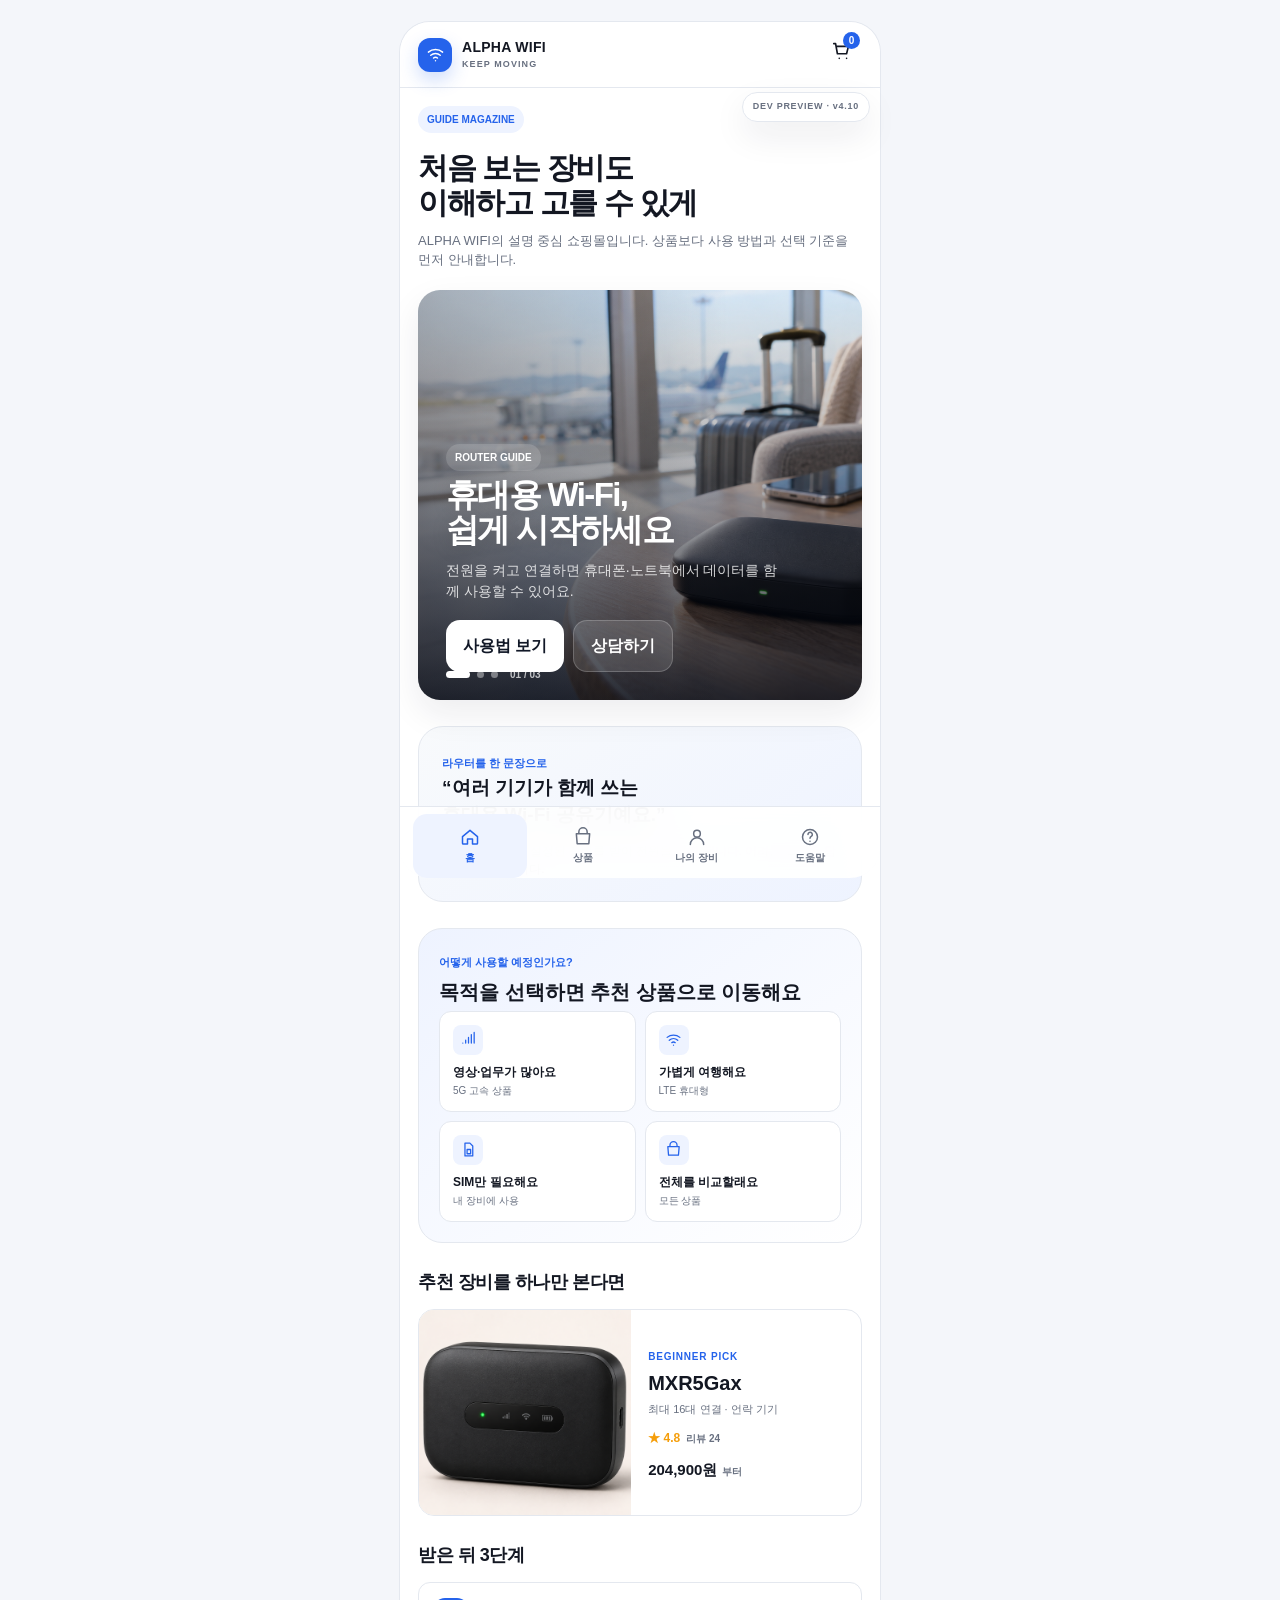
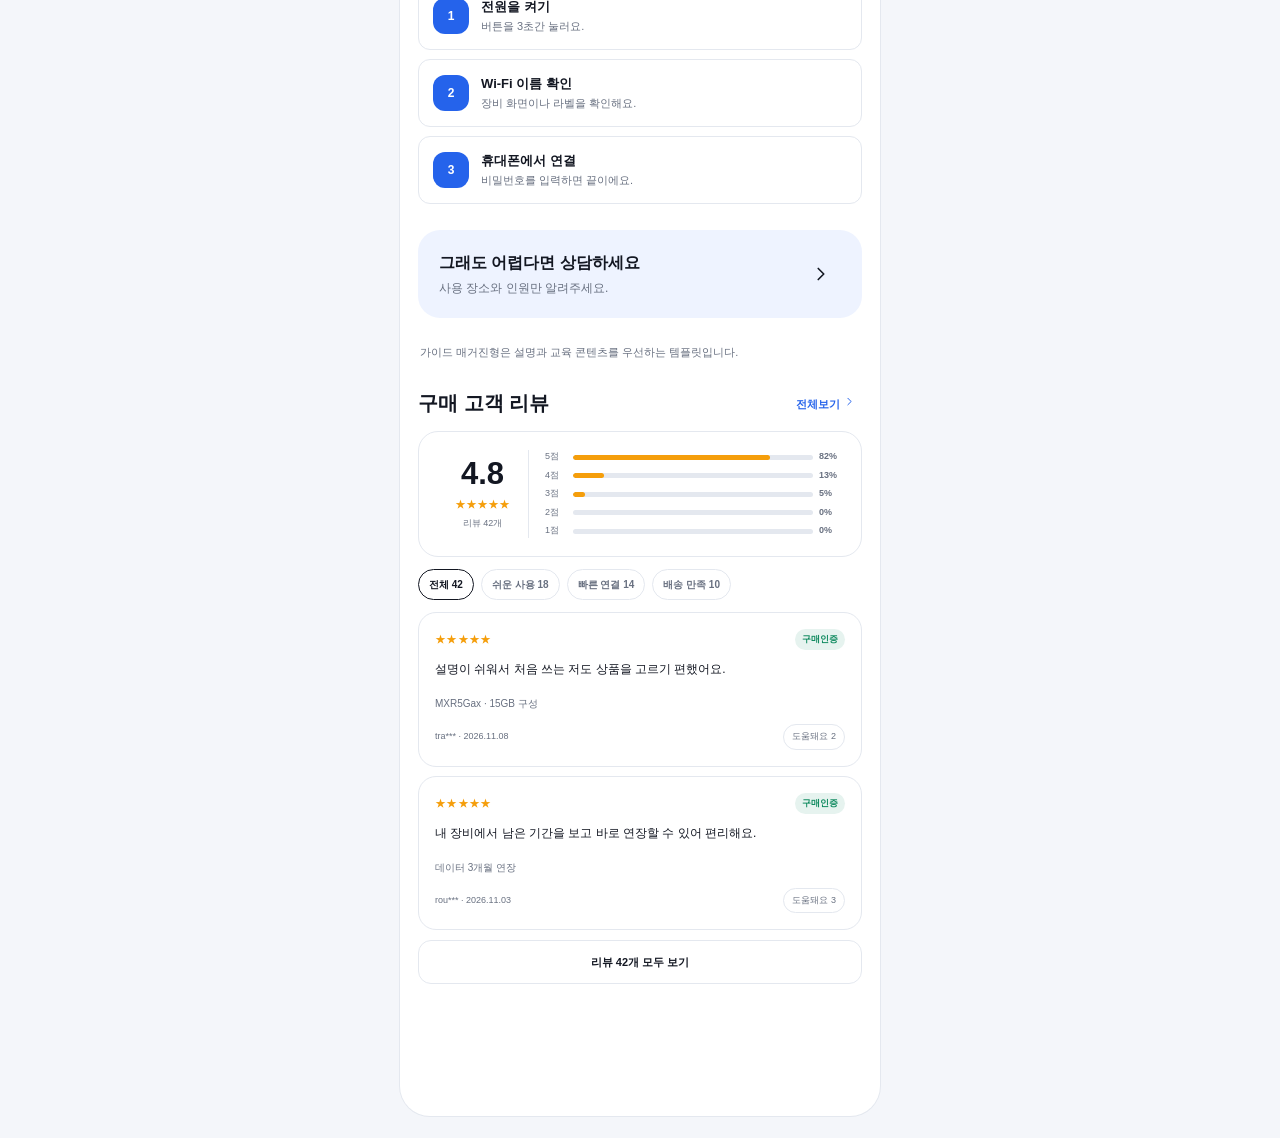
==== commit 25a8411c: "v.4.10.0" ====
--- a/index.html
+++ b/index.html
@@ -4,7 +4,7 @@
   <meta charset="utf-8">
   <meta name="viewport" content="width=device-width,initial-scale=1,viewport-fit=cover">
   <meta name="theme-color" content="#f6f7fb">
-  <title>Roam WiFi Store — HTML Preview</title>
+  <title>Roam WiFi Store — HTML Preview v4.10.0-preview.1</title>
   <style>
     :root{--brand:#2563eb;--brand-rgb:37,99,235;--bg:#f4f6fa;--surface:#fff;--soft:#eef3ff;--text:#131722;--muted:#687080;--line:#e4e8ef;--danger:#dc2626;--success:#0f8a5f;--warning:#a15c00;--shadow:0 14px 34px rgba(20,30,55,.08);--radius:22px;--nav-h:72px;color-scheme:light}
     html[data-theme="dark"]{--bg:#0d1017;--surface:#171b24;--soft:#202737;--text:#f6f7fb;--muted:#a8b0bf;--line:#2a3040;--shadow:0 16px 38px rgba(0,0,0,.28);color-scheme:dark}
@@ -86,9 +86,10 @@
     <button class="nav-item" data-route="#/support" data-testid="nav-support"></button>
   </nav>
   <div class="dev" id="devControl">
-    <button class="dev-toggle" id="devToggle" aria-expanded="false">DEV PREVIEW</button>
+    <button class="dev-toggle" id="devToggle" aria-expanded="false">DEV PREVIEW · v4.10</button>
     <div class="dev-panel">
       <label for="tenantSelect">판매점</label><select id="tenantSelect"><option value="alpha">Alpha</option><option value="nova">Nova</option></select>
+      <label for="channelSelect">접속 채널</label><select id="channelSelect"><option value="telegram">Telegram Mini App</option><option value="web">독립 웹 쇼핑몰</option></select>
       <label for="themeSelect">테마</label><select id="themeSelect"><option value="light">Light</option><option value="dark">Dark</option></select>
       <label for="templateSelect">레이아웃</label><select id="templateSelect"><option value="guide">가이드 매거진형</option><option value="catalog">상품 카탈로그형</option><option value="promo">프로모션 캠페인형</option></select>
       <label for="colorSelect">컬러셋</label><select id="colorSelect"><option value="brand">판매점 브랜드</option><option value="ocean">오션 블루</option><option value="forest">포레스트 민트</option><option value="sunset">선셋 코랄</option></select>
@@ -104,7 +105,7 @@
       const paths={home:'<path d="M3 11.5 12 4l9 7.5v8a1 1 0 0 1-1 1h-5v-6H9v6H4a1 1 0 0 1-1-1z"/>',shop:'<path d="M4 8h16l-1 12H5L4 8Zm3 0V6a5 5 0 0 1 10 0v2"/>',user:'<circle cx="12" cy="8" r="4"/><path d="M4 21a8 8 0 0 1 16 0"/>',help:'<circle cx="12" cy="12" r="9"/><path d="M9.6 9a2.6 2.6 0 1 1 4.2 2c-1.2.8-1.8 1.4-1.8 2.5M12 17h.01"/>',cart:'<path d="M3 4h2l2 11h10l2-8H6M9 20h.01M17 20h.01"/>',arrow:'<path d="m15 18-6-6 6-6"/>',search:'<circle cx="11" cy="11" r="7"/><path d="m20 20-4-4"/>',check:'<path d="m5 12 4 4L19 6"/>',box:'<path d="m4 7 8-4 8 4-8 4-8-4Zm0 0v10l8 4 8-4V7M12 11v10"/>',bolt:'<path d="M13 2 5 14h6l-1 8 8-12h-6l1-8Z"/>',truck:'<path d="M3 6h11v10H3zM14 10h4l3 3v3h-7M7 19a2 2 0 1 0 0-4 2 2 0 0 0 0 4ZM18 19a2 2 0 1 0 0-4 2 2 0 0 0 0 4Z"/>',message:'<path d="M4 5h16v11H8l-4 4V5Z"/>',signal:'<path d="M4 17h.01M8 17v-4M12 17V9M16 17V5M20 17V2"/>',sim:'<path d="M7 3h7l4 4v14H7zM10 12h5v6h-5z"/>',wifi:'<path d="M3 9a14 14 0 0 1 18 0M6 13a9 9 0 0 1 12 0M9.5 16.5a4 4 0 0 1 5 0M12 20h.01"/>',chevron:'<path d="m9 18 6-6-6-6"/>',calendar:'<rect x="3" y="5" width="18" height="16" rx="2"/><path d="M7 3v4M17 3v4M3 10h18"/>',info:'<circle cx="12" cy="12" r="9"/><path d="M12 11v6M12 7h.01"/>',refresh:'<path d="M20 7v5h-5M4 17v-5h5M18 9a7 7 0 0 0-12-2L4 12M6 15a7 7 0 0 0 12 2l2-5"/>'};
       return `<svg width="${size}" height="${size}" viewBox="0 0 24 24" fill="none" stroke="currentColor" stroke-width="1.8" stroke-linecap="round" stroke-linejoin="round" aria-hidden="true">${paths[name]||paths.info}</svg>`;
     };
-    const tenants={alpha:{name:'ALPHA WIFI',tag:'KEEP MOVING',color:'#2563eb',rgb:'37,99,235',title:'어디서든, 바로 연결',banner:'공항에서 바로 켜고, 원하는 만큼만. 여행자의 연결을 가볍게 시작하세요.',featured:'mxr5gax',payments:['카카오페이','무통장 입금']},nova:{name:'NOVA ROUTER',tag:'STAY CONNECTED',color:'#a855f7',rgb:'168,85,247',title:'조용히, 더 멀리 연결',banner:'당신의 다음 도시를 위해 준비된 프리미엄 모바일 네트워크.',featured:'cnr5g500',payments:['카카오페이','USDT','무통장 입금']}};
+    const tenants={alpha:{name:'ALPHA WIFI',tag:'KEEP MOVING',color:'#2563eb',rgb:'37,99,235',title:'어디서든, 바로 연결',banner:'공항에서 바로 켜고, 원하는 만큼만. 여행자의 연결을 가볍게 시작하세요.',featured:'mxr5gax',payments:['TON','USDT TRC20','카카오페이 상담결제','네이버페이 상담결제','무통장입금 상담결제']},nova:{name:'NOVA ROUTER',tag:'STAY CONNECTED',color:'#a855f7',rgb:'168,85,247',title:'조용히, 더 멀리 연결',banner:'당신의 다음 도시를 위해 준비된 프리미엄 모바일 네트워크.',featured:'cnr5g500',payments:['TON','USDT TRC20','카카오페이 상담결제','무통장입금 상담결제']}};
     const products=[
       {id:'mxr5gax',type:'5G',names:{alpha:'MXR5Gax',nova:'MXR5Gax Atelier'},desc:'최대 16대 연결 · 언락 기기',device:189000,image:'product-mxr5gax.png',plans:[['5GB',15900],['15GB',29900],['무제한',49900]]},
       {id:'cnr5g500',type:'5G',names:{alpha:'CNR-5G500',nova:'CNR-5G500 Noir'},desc:'초고속 5G · 대용량 배터리',device:249000,image:'product-cnr5g500.png',plans:[['15GB',29900],['30GB',39900],['무제한',59900]]},
@@ -124,14 +125,14 @@
     const money=n=>`${Number(n||0).toLocaleString('ko-KR')}원`;
     const key=s=>`roam-html-preview-${s}`;
     const store={get(k,fallback){try{const v=localStorage.getItem(key(k));return v===null?fallback:JSON.parse(v)}catch(e){showToast('저장소를 사용할 수 없어 현재 화면에서만 유지됩니다.');return memory[k]??fallback}},set(k,v){memory[k]=v;try{localStorage.setItem(key(k),JSON.stringify(v))}catch(e){showToast('변경 내용은 현재 화면에서만 유지됩니다.')}}};
-    let tenant=store.get('tenant','alpha'),theme=store.get('theme','light'),template=store.get('template','guide'),colorSet=store.get('colorSet','brand'); if(!tenants[tenant])tenant='alpha';if(!['guide','catalog','promo'].includes(template))template='guide';if(!['brand','ocean','forest','sunset'].includes(colorSet))colorSet='brand';
+    let tenant=store.get('tenant','alpha'),channel=store.get('channel','telegram'),theme=store.get('theme','light'),template=store.get('template','guide'),colorSet=store.get('colorSet','brand'); if(!tenants[tenant])tenant='alpha';if(!['telegram','web'].includes(channel))channel='telegram';if(!['guide','catalog','promo'].includes(template))template='guide';if(!['brand','ocean','forest','sunset'].includes(colorSet))colorSet='brand';
     const tenantCfg=()=>tenants[tenant], product=id=>products.find(p=>p.id===id), pname=p=>p.names[tenant];
     const cart=()=>store.get(`cart-${tenant}`,[]),saveCart=v=>{store.set(`cart-${tenant}`,v);updateChrome()},orders=()=>store.get(`orders-${tenant}`,[]),saveOrders=v=>store.set(`orders-${tenant}`,v);
     function showToast(msg){const el=document.getElementById('toast');el.textContent=msg;el.classList.add('show');clearTimeout(toastTimer);toastTimer=setTimeout(()=>el.classList.remove('show'),2200)}
     function showModal(title,text,confirmText,action){modalRoot.innerHTML=`<div class="modal-backdrop" role="presentation"><section class="modal" role="dialog" aria-modal="true" aria-labelledby="modalTitle"><h2 id="modalTitle"></h2><p></p><div class="modal-actions"><button class="btn btn-ghost" data-modal-close>닫기</button><button class="btn btn-primary" data-modal-confirm></button></div></section></div>`;const m=modalRoot.querySelector('.modal');m.querySelector('h2').textContent=title;m.querySelector('p').textContent=text;m.querySelector('[data-modal-confirm]').textContent=confirmText;m.querySelector('[data-modal-close]').onclick=()=>modalRoot.innerHTML='';m.querySelector('[data-modal-confirm]').onclick=()=>{modalRoot.innerHTML='';if(action)action()};m.querySelector('[data-modal-close]').focus()}
     function visual(p,detail=false){return `<div class="product-visual${detail?' detail-visual':''}"><img src="./assets/${p.image}" alt="${pname(p)} 프리뷰용 실사 이미지" onerror="this.parentNode.classList.add('image-missing');this.remove()"><span class="image-fallback">상품 이미지 준비 중</span></div>`}
     function productCard(p){const r=ratings[p.id];return `<article class="product-card" data-product="${p.id}" tabindex="0" role="link" aria-label="${pname(p)} 상세 보기">${visual(p)}<div class="product-body"><span class="commerce-badge">${p.type==='SIM'?'즉시 개통':'설정 후 배송'}</span><span class="product-type">${p.type}</span><h3 class="product-name">${pname(p)}</h3><p class="product-desc">${p.desc}</p><div class="rating-line">★ ${r[0]} <small>리뷰 ${r[1]}</small></div><div class="product-price">${money(p.device+p.plans[0][1])} <small>부터</small></div></div></article>`}
-    function updateChrome(){const t=tenantCfg(),palette=colorSet==='brand'?t:colorSets[colorSet];document.documentElement.dataset.theme=theme;document.documentElement.dataset.storeTemplate=template;document.documentElement.style.setProperty('--brand',palette.color);document.documentElement.style.setProperty('--brand-rgb',palette.rgb);document.getElementById('brandName').textContent=t.name;document.getElementById('brandTag').textContent=t.tag;document.getElementById('brandMark').innerHTML=svg('wifi',19);document.getElementById('cartIcon').innerHTML=svg('cart');document.getElementById('cartCount').textContent=cart().reduce((s,x)=>s+x.qty,0);document.getElementById('tenantSelect').value=tenant;document.getElementById('themeSelect').value=theme;document.getElementById('templateSelect').value=template;document.getElementById('colorSelect').value=colorSet;const nav=[['#/',svg('home',20),'홈'],['#/shop',svg('shop',20),'상품'],['#/my',svg('user',20),'나의 장비'],['#/support',svg('help',20),'도움말']];document.querySelectorAll('.nav-item').forEach((el,i)=>{el.innerHTML=`${nav[i][1]}<span>${nav[i][2]}</span>`});updateNav()}
+    function updateChrome(){const t=tenantCfg(),palette=colorSet==='brand'?t:colorSets[colorSet];document.documentElement.dataset.theme=theme;document.documentElement.dataset.storeTemplate=template;document.documentElement.style.setProperty('--brand',palette.color);document.documentElement.style.setProperty('--brand-rgb',palette.rgb);document.getElementById('brandName').textContent=t.name;document.getElementById('brandTag').textContent=t.tag;document.getElementById('brandMark').innerHTML=svg('wifi',19);document.getElementById('cartIcon').innerHTML=svg('cart');document.getElementById('cartCount').textContent=cart().reduce((s,x)=>s+x.qty,0);document.getElementById('tenantSelect').value=tenant;document.getElementById('channelSelect').value=channel;document.getElementById('themeSelect').value=theme;document.getElementById('templateSelect').value=template;document.getElementById('colorSelect').value=colorSet;const nav=[['#/',svg('home',20),'홈'],['#/shop',svg('shop',20),'상품'],['#/my',svg('user',20),'나의 장비'],['#/support',svg('help',20),'도움말']];document.querySelectorAll('.nav-item').forEach((el,i)=>{el.innerHTML=`${nav[i][1]}<span>${nav[i][2]}</span>`});updateNav()}
     function updateNav(){const h=location.hash||'#/';document.querySelectorAll('.nav-item').forEach(b=>{const r=b.dataset.route;b.classList.toggle('active',r==='#/'?h==='#/':h.startsWith(r))})}
     function go(hash){location.hash=hash;if(location.hash===hash)render()}
     function back(fallback='#/'){history.length>1?history.back():go(fallback)}
@@ -143,13 +144,16 @@
     function addItem(id,buy=false){const p=product(id),pi=Number(sessionStorage.getItem('preview-plan-'+id)||0),qty=Math.max(1,Number(sessionStorage.getItem('preview-qty-'+id)||1)),plan=p.plans[pi]||p.plans[0],items=cart(),same=items.find(x=>x.productId===id&&x.plan===plan[0]);if(same)same.qty+=qty;else items.push({productId:id,plan:plan[0],planPrice:plan[1],qty});saveCart(items);showToast('장바구니에 담았습니다.');if(buy)go('#/checkout')}
     function cartPage(){const items=cart(),total=items.reduce((s,x)=>{const p=product(x.productId);return s+(p.device+x.planPrice)*x.qty},0);return `<section class="screen">${heading('CART','장바구니',`${tenantCfg().name} 전용 장바구니입니다.`)}${items.length?`<div class="list">${items.map((x,i)=>{const p=product(x.productId);return `<article class="list-card cart-row">${visual(p).replace('product-visual','product-visual thumb')}<div class="cart-copy"><h3>${pname(p)}</h3><p>${x.plan} · ${money(p.device+x.planPrice)}</p><div class="cart-actions"><div class="mini-qty"><button data-cart-qty="-1" data-index="${i}" aria-label="수량 줄이기">−</button><strong>${x.qty}</strong><button data-cart-qty="1" data-index="${i}" aria-label="수량 늘리기">＋</button></div><button class="remove" data-remove="${i}">삭제</button></div></div></article>`}).join('')}</div><div class="summary"><div class="price-line total" style="border:0;margin:0;padding:0 0 14px"><span>상품 총액</span><strong>${money(total)}</strong></div><button class="btn btn-primary btn-block" data-go="#/checkout" data-testid="cart-checkout">주문하기</button></div>`:empty('장바구니가 비어 있어요','원하는 연결 상품을 찾아보세요.','쇼핑하러 가기','#/shop')}</section>`}
     function checkoutDraft(){try{return JSON.parse(sessionStorage.getItem('preview-checkout-draft'))||{delivery:'택배 배송',receiver:'김여행',phone:'010-0000-0000',address:'서울시 중구 시연로 10'}}catch(e){return{delivery:'택배 배송',receiver:'김여행',phone:'010-0000-0000',address:'서울시 중구 시연로 10'}}}
-    function checkout(){const items=cart(),subtotal=items.reduce((s,x)=>s+(product(x.productId).device+x.planPrice)*x.qty,0),draft=checkoutDraft(),delivery=draft.delivery,fees={'택배 배송':0,'오늘 바로':3000,'공항 터미널 수령':0},fee=fees[delivery]??0;if(!items.length)return `<section class="screen">${heading('CHECKOUT','배송·결제')}${empty('주문할 상품이 없어요','장바구니에 상품을 먼저 담아주세요.','상품 보러 가기','#/shop')}</section>`;return `<section class="screen"><button class="back" data-back>${svg('arrow')} 뒤로</button>${heading('CHECKOUT','배송·결제','모든 결제와 주문은 브라우저 안에서만 저장되는 시연입니다.')}<form id="checkoutForm" novalidate><section class="form-section"><h2>배송 방식</h2><div class="radio-list">${[['택배 배송','1–2일 / 배송비 0원'],['오늘 바로','서울 지역 / 배송비 3,000원'],['공항 터미널 수령','인천공항 T1 / 배송비 0원']].map(x=>`<label class="radio-card"><input type="radio" name="delivery" value="${x[0]}" ${delivery===x[0]?'checked':''}><span><strong>${x[0]}</strong><small>${x[1]}</small></span></label>`).join('')}</div></section><section class="form-section"><h2>수령 정보</h2><div class="field"><label for="receiver">이름</label><input id="receiver" name="receiver" autocomplete="name" required></div><div class="field"><label for="phone">연락처</label><input id="phone" name="phone" inputmode="tel" autocomplete="tel" required></div><div class="field"><label for="address">주소 또는 수령 장소</label><textarea id="address" name="address" required></textarea></div></section><section class="form-section"><h2>결제수단</h2><div class="radio-list">${tenantCfg().payments.map((x,i)=>`<label class="radio-card"><input type="radio" name="payment" value="${x}" ${i===0?'checked':''}><span><strong>${x}</strong><small>시연 결제수단</small></span></label>`).join('')}</div></section><div class="price-box"><div class="price-line"><span>상품 금액</span><strong>${money(subtotal)}</strong></div><div class="price-line"><span>배송비</span><strong>${money(fee)}</strong></div><div class="price-line total"><span>최종 합계</span><strong>${money(subtotal+fee)}</strong></div></div><button class="btn btn-primary btn-block" type="submit" data-testid="place-order">결제하고 주문하기</button><p class="notice">실제 결제, 송금, 배송 접수 또는 통신 개통은 진행되지 않습니다.</p><p class="status-message" id="checkoutStatus" role="status"></p></form></section>`}
-    function complete(id){const all=orders(),o=all.find(x=>x.id===id);if(!o)return `<section class="screen">${heading('ORDER','주문 정보를 찾을 수 없어요')}${empty('시연 주문이 없어요','판매점이 변경됐거나 주문번호가 올바르지 않습니다.','홈으로','#/')}</section>`;return `<section class="screen"><div class="success-hero"><div class="success-icon">${svg('check',38)}</div><h1>주문이 완료됐어요</h1><p class="page-desc">시연 주문번호 <span class="order-code">${o.id}</span></p></div><div class="list">${o.items.map(x=>{const p=product(x.productId);return `<div class="list-card order-row"><div><h3>${pname(p)}</h3><p>${x.plan} · ${x.qty}개</p></div><strong>${money((p.device+x.planPrice)*x.qty)}</strong></div>`}).join('')}</div><div class="price-box"><div class="price-line"><span>배송 방식</span><strong>${o.delivery}</strong></div><div class="price-line"><span>결제수단</span><strong>${o.payment}</strong></div><div class="price-line total"><span>합계</span><strong>${money(o.total)}</strong></div></div><div class="button-row"><button class="btn btn-secondary" data-go="#/my/orders">주문 내역</button><button class="btn btn-primary" data-go="#/">홈으로</button></div><p class="notice">이 주문은 프리뷰 안에서 생성된 시연 데이터이며 실제 결제나 배송이 접수되지 않았습니다.</p></section>`}
+    const paymentDescription=x=>x==='Telegram Stars'?'Telegram 안의 디지털 상품·서비스 전용':x==='TON'?'TON Connect 서명 후 온체인 확인':x==='USDT TRC20'?'독립 웹 전용 · solidified 확인 후 완료':'상담을 통해 결제정보 안내 · 판매자 수동 확인';
+    function allowedPayments(items,{digitalOnly=false}={}){const hasDigital=digitalOnly||items.some(x=>{const p=product(x.productId);return p?.type==='SIM'||Number(x.planPrice)>0});if(channel==='telegram'&&hasDigital)return ['Telegram Stars'];if(channel==='telegram')return tenantCfg().payments.filter(x=>x!=='USDT TRC20');return tenantCfg().payments}
+    function paymentPolicy(items){return channel==='telegram'?'<div class="info-card"><span class="mini-icon">'+svg('info')+'</span><strong>Telegram Mini App 안전 결제</strong><p>eSIM·데이터 구성·연장은 디지털 서비스로 분류해 Telegram Stars만 표시합니다. TON·USDT TRC20·상담 송금은 이 화면에서 노출하지 않습니다.</p></div>':'<div class="info-card"><span class="mini-icon">'+svg('info')+'</span><strong>독립 웹 결제</strong><p>현재 판매자가 활성화한 TON, USDT TRC20과 상담 결제만 표시합니다. 암호화폐는 지갑 전송 직후가 아니라 서버의 온체인 최종 확인 후 완료됩니다.</p></div>'}
+    function checkout(){const items=cart(),subtotal=items.reduce((s,x)=>s+(product(x.productId).device+x.planPrice)*x.qty,0),draft=checkoutDraft(),delivery=draft.delivery,fees={'택배 배송':0,'오늘 바로':3000,'공항 터미널 수령':0},fee=fees[delivery]??0,payments=allowedPayments(items);if(!items.length)return `<section class="screen">${heading('CHECKOUT','배송·결제')}${empty('주문할 상품이 없어요','장바구니에 상품을 먼저 담아주세요.','상품 보러 가기','#/shop')}</section>`;return `<section class="screen"><button class="back" data-back>${svg('arrow')} 뒤로</button>${heading('CHECKOUT','배송·결제',`${channel==='telegram'?'Telegram Mini App':'독립 웹 쇼핑몰'} · ${tenantCfg().name}`)}${paymentPolicy(items)}<form id="checkoutForm" novalidate><section class="form-section"><h2>배송 방식</h2><div class="radio-list">${[['택배 배송','1–2일 / 배송비 0원'],['오늘 바로','서울 지역 / 배송비 3,000원'],['공항 터미널 수령','인천공항 T1 / 배송비 0원']].map(x=>`<label class="radio-card"><input type="radio" name="delivery" value="${x[0]}" ${delivery===x[0]?'checked':''}><span><strong>${x[0]}</strong><small>${x[1]}</small></span></label>`).join('')}</div></section><section class="form-section"><h2>수령 정보</h2><div class="field"><label for="receiver">이름</label><input id="receiver" name="receiver" autocomplete="name" required></div><div class="field"><label for="phone">연락처</label><input id="phone" name="phone" inputmode="tel" autocomplete="tel" required></div><div class="field"><label for="address">주소 또는 수령 장소</label><textarea id="address" name="address" required></textarea></div></section><section class="form-section"><h2>결제수단</h2><div class="radio-list">${payments.map((x,i)=>`<label class="radio-card"><input type="radio" name="payment" value="${x}" ${i===0?'checked':''}><span><strong>${x}</strong><small>${paymentDescription(x)}</small></span></label>`).join('')}</div></section><div class="price-box"><div class="price-line"><span>상품 금액</span><strong>${money(subtotal)}</strong></div><div class="price-line"><span>배송비</span><strong>${money(fee)}</strong></div><div class="price-line total"><span>최종 합계</span><strong>${money(subtotal+fee)}</strong></div></div><button class="btn btn-primary btn-block" type="submit" data-testid="place-order">결제 요청 계속하기</button><p class="notice">프리뷰에서는 실제 지갑 연결, 송금, 상담 메시지, 주문 접수 또는 통신 개통이 진행되지 않습니다.</p><p class="status-message" id="checkoutStatus" role="status"></p></form></section>`}
+    function complete(id){const all=orders(),o=all.find(x=>x.id===id);if(!o)return `<section class="screen">${heading('ORDER','주문 정보를 찾을 수 없어요')}${empty('시연 주문이 없어요','판매점이 변경됐거나 주문번호가 올바르지 않습니다.','홈으로','#/')}</section>`;const pending=o.paymentStatus!=='결제완료',title=o.paymentStatus==='결제대기'?'상담 결제요청이 접수됐어요':o.paymentStatus==='확인중'?'입금을 확인하고 있어요':'주문이 완료됐어요';return `<section class="screen"><div class="success-hero"><div class="success-icon">${svg(pending?'refresh':'check',38)}</div><h1>${title}</h1><p class="page-desc">시연 주문번호 <span class="order-code">${o.id}</span></p></div><div class="list">${o.items.map(x=>{const p=product(x.productId);return `<div class="list-card order-row"><div><h3>${pname(p)}</h3><p>${x.plan} · ${x.qty}개</p></div><strong>${money((p.device+x.planPrice)*x.qty)}</strong></div>`}).join('')}</div><div class="price-box"><div class="price-line"><span>접수 채널</span><strong>${o.channel==='telegram'?'Telegram Mini App':'독립 웹'}</strong></div><div class="price-line"><span>결제수단</span><strong>${o.payment}</strong></div><div class="price-line"><span>결제상태</span><strong>${o.paymentStatus}</strong></div><div class="price-line total"><span>합계</span><strong>${money(o.total)}</strong></div></div><div class="button-row"><button class="btn btn-secondary" data-go="#/my/orders">주문 내역</button><button class="btn btn-primary" data-go="#/">홈으로</button></div><p class="notice">${pending?'결제완료 전에는 신규 주문·재고·충전요청이 생성되지 않습니다.':'결제완료 이벤트는 한 번만 처리됩니다.'} 이 화면은 실제 결제가 없는 프리뷰입니다.</p></section>`}
     function my(){const expiry=new Date(Date.now()+12*86400000).toLocaleDateString('ko-KR',{month:'long',day:'numeric'}),count=demoOrders.length+orders().length;return `<section class="screen">${heading('MY ROAM','안녕하세요, 여행자님','현재 이용 정보는 기능 시연을 위한 샘플입니다.')}<section class="list-card"><div class="device-row" data-go="#/my/devices/mxr5gax"><div><span class="badge">사용 중</span><h2 style="font-size:20px;margin:10px 0 3px">MXR5Gax</h2><p>현재 플랜 15GB · ${expiry} 만료</p></div>${svg('chevron')}</div><div class="progress"><span style="width:21%"></span></div><p class="notice">3.2GB / 15GB 남음 · 12일 남음</p></section><section class="section metric-grid"><div class="metric"><span>시연 주문</span><strong>${count}건</strong></div><div class="metric"><span>남은 기간</span><strong>12일</strong></div></section><section class="section"><div class="section-head"><h2 class="section-title">빠른 메뉴</h2></div><div class="list"><button class="list-card device-row" data-go="#/my/orders"><span><strong>주문 내역</strong><p>모의 주문과 배송 상태 확인</p></span>${svg('chevron')}</button><button class="list-card device-row" data-go="#/my/devices"><span><strong>내 기기</strong><p>기기 상태와 데이터 관리</p></span>${svg('chevron')}</button></div></section><p class="notice">기기, 데이터 잔량, 만료일은 실제 계정 정보가 아닌 샘플입니다.</p></section>`}
     function orderList(){const filter=sessionStorage.getItem('preview-order-filter')||'전체',user=orders().map(o=>({id:o.id,productId:o.items[0].productId,name:pname(product(o.items[0].productId)),total:o.total,status:'완료',date:'방금 생성'})),all=[...user,...demoOrders],rows=all.filter(o=>filter==='전체'||o.status===filter);return `<section class="screen"><button class="back" data-back>${svg('arrow')} MY</button>${heading('MY ORDERS','주문 내역','실제 주문 API를 호출하지 않는 시연 데이터입니다.')}<div class="filters" style="margin-bottom:15px">${['전체','배송 중','완료'].map(x=>`<button class="chip ${filter===x?'active':''}" data-order-filter="${x}">${x}</button>`).join('')}</div>${rows.length?`<div class="list">${rows.map((o,i)=>`<article class="list-card order-row" data-order-expand="${i}" tabindex="0"><div><span class="badge ${o.status==='배송 중'?'paused':''}">${o.status}</span><h3 style="margin-top:8px">${o.name}</h3><p>${o.id} · ${o.date}</p><div class="hidden order-extra"><p style="margin-top:8px">시연 주문 요약 · ${money(o.total)}</p></div></div><strong>${money(o.total)}</strong></article>`).join('')}</div>`:empty('해당 주문이 없어요','다른 상태 필터를 선택해보세요.','전체 주문 보기','#/my/orders')}</section>`}
     function deviceList(){return `<section class="screen"><button class="back" data-back>${svg('arrow')} MY</button>${heading('MY DEVICES','내 기기','기기 식별번호와 상태는 시연용 샘플입니다.')}<div class="list">${devices.map(d=>`<article class="list-card device-row" data-go="#/my/devices/${d.id}" tabindex="0"><div><span class="badge ${d.cls}">${d.status}</span><h3 style="margin-top:8px">${pname(product(d.id))}</h3><p>${d.serial}</p></div>${svg('chevron')}</article>`).join('')}</div></section>`}
     function deviceDetail(id){const d=devices.find(x=>x.id===id),p=product(id);if(!d||!p)return `<section class="screen">${empty('기기를 찾을 수 없어요','샘플 기기 목록에서 다시 선택하세요.','내 기기로','#/my/devices')}</section>`;const expiry=new Date(Date.now()+12*86400000).toLocaleDateString('ko-KR',{year:'numeric',month:'long',day:'numeric'});return `<section class="screen"><button class="back" data-back>${svg('arrow')} 내 기기</button>${visual(p,true)}<span class="badge ${d.cls}" style="margin-top:20px">${d.status}</span><h1 class="detail-title">${pname(p)}</h1><p class="detail-desc">샘플 식별번호 ${d.serial}</p><section class="section metric-grid"><div class="metric"><span>현재 플랜</span><strong>15GB</strong></div><div class="metric"><span>남은 데이터</span><strong>3.2GB</strong></div></section><div class="list-card"><div class="price-line"><span>만료일</span><strong>${expiry}</strong></div><div class="progress"><span style="width:21%"></span></div></div><div class="section button-row"><button class="btn btn-primary" data-go="#/my/recharge/${id}">데이터 충전하기</button><button class="btn btn-secondary" data-sim-reissue>SIM 재발급 신청</button></div><p class="notice">실제 기기 조회나 통신사 처리는 수행하지 않습니다.</p></section>`}
-    function recharge(id){const p=product(id);if(!p)return `<section class="screen">${empty('기기를 찾을 수 없어요','','내 기기로','#/my/devices')}</section>`;const selected=Number(sessionStorage.getItem('preview-recharge')||0),plans=[['1개월',15900],['3개월',29900],['6개월',49900]],plan=plans[selected];return `<section class="screen"><button class="back" data-back>${svg('arrow')} 기기 상세</button>${heading('RECHARGE','데이터 충전',`${pname(p)}에 이어 쓸 기간을 선택하세요.`)}<div class="plan-list">${plans.map((x,i)=>`<button class="plan ${selected===i?'active':''}" data-recharge-plan="${i}"><span>${x[0]}</span><strong>${money(x[1])}</strong></button>`).join('')}</div><div class="price-box"><div class="price-line total" style="border:0;margin:0;padding:0"><span>시연용 기간 총액</span><strong>${money(plan[1])}</strong></div></div><button class="btn btn-primary btn-block" data-recharge-submit data-testid="recharge-submit">충전하고 이어쓰기</button><p class="status-message" id="rechargeStatus" role="status"></p><p class="notice">월 요금이 아닌 선택 기간의 시연용 총액입니다. 실제 충전이나 통신사 처리는 진행되지 않습니다.</p></section>`}
+    function recharge(id){const p=product(id);if(!p)return `<section class="screen">${empty('기기를 찾을 수 없어요','','내 기기로','#/my/devices')}</section>`;const selected=Number(sessionStorage.getItem('preview-recharge')||0),plans=[['1개월',15900],['3개월',29900],['6개월',49900]],plan=plans[selected],payments=allowedPayments([],{digitalOnly:true});return `<section class="screen"><button class="back" data-back>${svg('arrow')} 기기 상세</button>${heading('RECHARGE','데이터 충전',`${pname(p)}에 이어 쓸 기간을 선택하세요.`)}${paymentPolicy([])}<div class="plan-list">${plans.map((x,i)=>`<button class="plan ${selected===i?'active':''}" data-recharge-plan="${i}"><span>${x[0]}</span><strong>${money(x[1])}</strong></button>`).join('')}</div><section class="form-section"><h2>결제수단</h2><div class="radio-list">${payments.map((x,i)=>`<label class="radio-card"><input type="radio" name="rechargePayment" value="${x}" ${i===0?'checked':''}><span><strong>${x}</strong><small>${paymentDescription(x)}</small></span></label>`).join('')}</div></section><div class="price-box"><div class="price-line total" style="border:0;margin:0;padding:0"><span>시연용 기간 총액</span><strong>${money(plan[1])}</strong></div></div><button class="btn btn-primary btn-block" data-recharge-submit data-testid="recharge-submit">결제 요청 후 이어쓰기</button><p class="status-message" id="rechargeStatus" role="status"></p><p class="notice">결제완료 이벤트가 확인된 뒤에만 충전요청이 한 번 생성됩니다. 실제 충전이나 결제는 진행되지 않습니다.</p></section>`}
     function accordions(title,desc,items){return `<section class="screen"><button class="back" data-back>${svg('arrow')} 뒤로</button>${heading('HELP',title,desc)}<div>${items.map((x,i)=>`<details><summary>${x[0]} <span>${svg('chevron',16)}</span></summary><p>${x[1]}</p></details>`).join('')}</div><section class="section button-row"><button class="btn btn-secondary" data-go="#/guide">사용 가이드</button><button class="btn btn-primary" data-go="#/support">고객 지원</button></section></section>`}
     function support(){return `<section class="screen">${heading('SUPPORT','도움이 필요하신가요?','주문·배송·개통에 관한 시연용 안내입니다.')}<section class="support-card"><div><span class="product-type">TELEGRAM</span><h3>상담 시작</h3><p>매일 09:00–22:00 KST</p></div><button class="btn btn-primary" data-contact>상담 안내</button></section><section class="section"><div class="list"><button class="list-card device-row" data-go="#/notices"><span><strong>공지사항</strong><p>배송 일정과 공항 수령 안내</p></span>${svg('chevron')}</button><button class="list-card device-row" data-go="#/guide"><span><strong>사용 가이드</strong><p>전원, 연결, 데이터 충전 방법</p></span>${svg('chevron')}</button></div></section><div class="info-card"><span class="mini-icon">${svg('info')}</span><strong>프리뷰 안내</strong><p>실제 상담 계정, 주문 API, 결제, 배송 및 개통 기능은 연결되어 있지 않습니다.</p></div></section>`}
     function storefrontHome(){const t=tenantCfg(),p=product(t.featured),slides=[{kicker:'라우터를 몰라도 괜찮아요',title:'휴대용 Wi-Fi,<br>쉽게 시작하세요',desc:'전원을 켜고 Wi-Fi에 연결하면 여러 기기에서 데이터를 함께 사용할 수 있어요.',cta:'30초 사용법 보기',route:'#/guide'},{kicker:'장비와 데이터를 한 번에',title:'내 상황에 맞는<br>구성만 골라요',desc:'여행·출장·업무 목적과 사용 인원에 맞춰 장비와 데이터 구성을 선택하세요.',cta:'상품 비교하기',route:'#/shop'},{kicker:'사용 중에도 간편하게',title:'나의 장비에서<br>기간을 바로 연장',desc:'배송·개통이 완료된 장비는 나의 장비에 표시되고 필요한 기간만큼 충전할 수 있어요.',cta:'나의 장비 보기',route:'#/my'}],s=slides[heroSlide%slides.length],templateName={guide:'가이드 매거진형',catalog:'상품 카탈로그형',promo:'프로모션 캠페인형'}[template],hero=`<section class="hero" data-slide="${heroSlide}"><span class="hero-device" aria-hidden="true"></span><div class="hero-content"><span class="hero-kicker">${svg(heroSlide===2?'refresh':'wifi',14)} ${s.kicker}</span><h1>${s.title}</h1><p>${s.desc}</p><div class="hero-actions"><button class="btn" data-go="${s.route}">${s.cta}</button><button class="btn btn-quiet" data-go="#/support">상담하기</button></div></div><div class="hero-pager">${slides.map((x,i)=>`<button class="hero-dot ${i===heroSlide?'active':''}" data-hero-slide="${i}" aria-label="${i+1}번 배너 보기"></button>`).join('')}<span class="hero-count">0${heroSlide+1} / 03</span></div></section>`,finder=`<section class="section beginner-guide"><span class="guide-label">처음이신가요?</span><h2>사용 목적만 고르면<br>알맞은 상품을 보여드려요</h2><p>복잡한 모델명보다 사용 인원과 데이터 이용 방식으로 선택하세요.</p><div class="need-grid"><button class="need-card" data-shop-filter="5G"><span>${svg('signal',17)}</span><strong>영상·업무용</strong><small>빠른 5G 추천</small></button><button class="need-card" data-shop-filter="LTE"><span>${svg('wifi',17)}</span><strong>가벼운 여행용</strong><small>휴대성과 사용시간</small></button><button class="need-card" data-shop-filter="SIM"><span>${svg('sim',17)}</span><strong>내 기기에 SIM만</strong><small>장비 없이 데이터만</small></button><button class="need-card" data-shop-filter="ALL"><span>${svg('shop',17)}</span><strong>전체 비교하기</strong><small>모든 상품 한눈에</small></button></div></section>`,featured=`<section class="section"><div class="section-head"><h2 class="section-title">처음 쓰는 분 추천</h2><button class="text-link" data-go="#/shop">더 보기</button></div><article class="featured" data-product="${p.id}" tabindex="0" role="link">${visual(p)}<div class="featured-copy"><span class="product-type">${p.type} · BEGINNER PICK</span><h3 class="product-name">${pname(p)}</h3><p class="product-desc">${p.desc}</p><div class="rating-line">★ 4.8 <small>프리뷰 리뷰 24</small></div><div class="product-price">${money(p.device+p.plans[0][1])} <small>부터</small></div></div></article></section>`,steps=`<section class="section"><div class="section-head"><h2 class="section-title">라우터는 이렇게 사용해요</h2></div><div class="steps"><div class="step"><span class="step-num">01</span><div><strong>장비와 데이터 선택</strong><p>사용 기간과 인원에 맞는 구성을 고릅니다.</p></div></div><div class="step"><span class="step-num">02</span><div><strong>담당자가 설정 후 배송</strong><p>주문을 확인하고 사용할 수 있게 준비합니다.</p></div></div><div class="step"><span class="step-num">03</span><div><strong>전원을 켜고 Wi-Fi 연결</strong><p>휴대폰과 노트북에서 함께 사용할 수 있습니다.</p></div></div></div></section>`,banner=`<section class="section micro-banner"><span>SELLER BANNER · 관리자 설정 영역</span><h3>여행 전날도 어렵지 않게</h3><p>판매자가 관리자에서 배너 이미지, 안내 문구, 연결 페이지와 노출 기간을 설정합니다.</p></section>`,categories=`<section class="section"><div class="section-head"><h2 class="section-title">상품 유형</h2><button class="text-link" data-shop-filter="ALL">전체 보기</button></div><div class="category-grid"><button class="category" data-shop-filter="5G"><span class="category-icon">${svg('signal')}</span><strong>5G</strong></button><button class="category" data-shop-filter="LTE"><span class="category-icon">${svg('wifi')}</span><strong>LTE</strong></button><button class="category" data-shop-filter="SIM"><span class="category-icon">${svg('sim')}</span><strong>SIM</strong></button><button class="category" data-shop-filter="ALL"><span class="category-icon">${svg('shop')}</span><strong>전체</strong></button></div></section>`,reviews=`<section class="section"><div class="section-head"><h2 class="section-title">구매 고객 한 줄 리뷰</h2><button class="text-link" data-go="#/reviews">전체 리뷰</button></div><div class="review-card"><span class="stars">★★★★★</span><p>“${previewReviews[0].text}”</p><small>${previewReviews[0].author}</small></div></section>`,trust=`<section class="section"><div class="trust-row"><div class="trust-item"><span>${svg('message',20)}</span><strong>상담 지원</strong></div><div class="trust-item"><span>${svg('truck',20)}</span><strong>배송 조회</strong></div><div class="trust-item"><span>${svg('refresh',20)}</span><strong>간편 연장</strong></div></div></section>`,support=`<section class="section support-card"><div><h3>무엇을 골라야 할지 모르겠나요?</h3><p>사용 목적을 알려주시면 선택을 도와드려요.</p></div><button class="icon-btn" data-go="#/support" aria-label="고객 지원 보기">${svg('chevron')}</button></section>`,order=template==='catalog'?[hero,categories,featured,finder,banner,steps,reviews,trust,support]:template==='promo'?[hero,banner,featured,finder,categories,reviews,steps,trust,support]:[hero,finder,steps,featured,banner,categories,reviews,trust,support];return `<section class="screen ${template}">${heading('TELEGRAM MINI APP',`처음 보는 장비도 쉽게`,`${t.name}에서 필요한 연결을 이해하고 준비하세요.`)}<span class="template-note">● DEV PREVIEW · ${templateName}</span>${order.join('')}<p class="notice">상품, 리뷰, 가격과 운영 문구는 모두 디자인 검토를 위한 목업 데이터입니다.</p></section>`}
@@ -165,11 +169,12 @@
     const redesignedHomeBase=home;function storefrontHomeWithReviews(){const html=redesignedHomeBase(),at=html.lastIndexOf('</section>');return html.slice(0,at)+socialProofSection()+html.slice(at)}home=storefrontHomeWithReviews;
     function reviewsPage(){return `<section class="screen"><button class="back" data-back>${svg('arrow')} 뒤로</button>${heading('REVIEWS','리뷰·평점','구매완료 고객의 별점과 한 줄 리뷰를 한눈에 확인하세요.')}${socialProofSection(true)}<p class="notice">실제 고객 리뷰가 아닌 UI 확인용 목업 데이터입니다.</p></section>`}
     function notFound(){return `<section class="screen">${heading('404','페이지를 찾을 수 없어요')}${empty('알 수 없는 주소예요','메뉴에서 원하는 화면으로 다시 이동하세요.','홈으로','#/')}</section>`}
-    function render(){updateChrome();window.scrollTo(0,0);clearInterval(heroTimer);const hash=location.hash||'#/',parts=hash.slice(2).split('/').filter(Boolean);if(hash==='#/')app.innerHTML=home();else if(parts[0]==='shop')app.innerHTML=shop();else if(parts[0]==='product')app.innerHTML=productDetail(parts[1]);else if(parts[0]==='cart')app.innerHTML=cartPage();else if(parts[0]==='checkout')app.innerHTML=checkout();else if(parts[0]==='order-complete')app.innerHTML=complete(parts[1]);else if(parts[0]==='my'&&!parts[1])app.innerHTML=my();else if(parts[0]==='my'&&parts[1]==='orders')app.innerHTML=orderList();else if(parts[0]==='my'&&parts[1]==='devices'&&!parts[2])app.innerHTML=deviceList();else if(parts[0]==='my'&&parts[1]==='devices')app.innerHTML=deviceDetail(parts[2]);else if(parts[0]==='my'&&parts[1]==='recharge')app.innerHTML=recharge(parts[2]);else if(parts[0]==='reviews')app.innerHTML=reviewsPage();else if(parts[0]==='notices')app.innerHTML=accordions('공지사항','시연용 운영 안내를 확인하세요.',notices);else if(parts[0]==='guide')app.innerHTML=accordions('사용 가이드','샘플 가이드이며 실제 기기의 사용 설명서를 대체하지 않습니다.',guides);else if(parts[0]==='support')app.innerHTML=support();else app.innerHTML=notFound();bindPage();updateNav();if(hash==='#/')heroTimer=setInterval(()=>{heroSlide=(heroSlide+1)%3;render()},5200)}
+    function bindRechargePaymentPolicy(){const rechargeBtn=app.querySelector('[data-recharge-submit]');if(!rechargeBtn)return;rechargeBtn.onclick=()=>{rechargeBtn.disabled=true;const st=app.querySelector('#rechargeStatus'),payment=app.querySelector('input[name=rechargePayment]:checked')?.value||'';st.textContent='결제수단과 요청 상태를 확인하고 있습니다…';setTimeout(()=>{const completed=payment==='Telegram Stars';st.textContent=completed?'시연 결제완료 이벤트를 확인해 충전요청 1건을 생성했습니다.':payment.includes('상담결제')?'상담 결제요청을 생성했습니다. 판매자 확인 전에는 충전요청이 만들어지지 않습니다.':'온체인 확인중입니다. 최종 확인 전에는 충전요청이 만들어지지 않습니다.';st.className=`status-message ${completed?'success':''}`;rechargeBtn.disabled=false},800)}}
+    function render(){updateChrome();window.scrollTo(0,0);clearInterval(heroTimer);const hash=location.hash||'#/',parts=hash.slice(2).split('/').filter(Boolean);if(hash==='#/')app.innerHTML=home();else if(parts[0]==='shop')app.innerHTML=shop();else if(parts[0]==='product')app.innerHTML=productDetail(parts[1]);else if(parts[0]==='cart')app.innerHTML=cartPage();else if(parts[0]==='checkout')app.innerHTML=checkout();else if(parts[0]==='order-complete')app.innerHTML=complete(parts[1]);else if(parts[0]==='my'&&!parts[1])app.innerHTML=my();else if(parts[0]==='my'&&parts[1]==='orders')app.innerHTML=orderList();else if(parts[0]==='my'&&parts[1]==='devices'&&!parts[2])app.innerHTML=deviceList();else if(parts[0]==='my'&&parts[1]==='devices')app.innerHTML=deviceDetail(parts[2]);else if(parts[0]==='my'&&parts[1]==='recharge')app.innerHTML=recharge(parts[2]);else if(parts[0]==='reviews')app.innerHTML=reviewsPage();else if(parts[0]==='notices')app.innerHTML=accordions('공지사항','시연용 운영 안내를 확인하세요.',notices);else if(parts[0]==='guide')app.innerHTML=accordions('사용 가이드','샘플 가이드이며 실제 기기의 사용 설명서를 대체하지 않습니다.',guides);else if(parts[0]==='support')app.innerHTML=support();else app.innerHTML=notFound();bindPage();bindRechargePaymentPolicy();updateNav();if(hash==='#/')heroTimer=setInterval(()=>{heroSlide=(heroSlide+1)%3;render()},5200)}
     function bindPage(){app.querySelectorAll('[data-go]').forEach(el=>el.addEventListener('click',()=>go(el.dataset.go)));app.querySelectorAll('[data-back]').forEach(el=>el.addEventListener('click',()=>back()));app.querySelectorAll('[data-product]').forEach(el=>{const open=()=>go(`#/product/${el.dataset.product}`);el.addEventListener('click',open);el.addEventListener('keydown',e=>{if(e.key==='Enter')open()})});app.querySelectorAll('[data-shop-filter]').forEach(el=>el.addEventListener('click',()=>{shopState.filter=el.dataset.shopFilter;go('#/shop')}));app.querySelectorAll('[data-filter]').forEach(el=>el.addEventListener('click',()=>{shopState.filter=el.dataset.filter;render()}));const search=app.querySelector('#shopSearch');if(search){search.value=shopState.q;search.addEventListener('input',e=>{shopState.q=e.target.value;clearTimeout(searchTimer);searchTimer=setTimeout(()=>{render();const next=app.querySelector('#shopSearch');if(next){next.focus();next.setSelectionRange(next.value.length,next.value.length)}},250)})}const sort=app.querySelector('#sortProducts');if(sort)sort.addEventListener('change',e=>{shopState.sort=e.target.value;render()});app.querySelectorAll('[data-plan]').forEach(el=>el.addEventListener('click',()=>{const id=(location.hash.split('/')[2]);sessionStorage.setItem('preview-plan-'+id,el.dataset.plan);render()}));app.querySelectorAll('[data-qty]').forEach(el=>el.addEventListener('click',()=>{const id=location.hash.split('/')[2],cur=Math.max(1,Number(sessionStorage.getItem('preview-qty-'+id)||1)+Number(el.dataset.qty));sessionStorage.setItem('preview-qty-'+id,cur);render()}));const add=app.querySelector('[data-add-cart]'),buy=app.querySelector('[data-buy-now]');if(add)add.onclick=()=>addItem(location.hash.split('/')[2]);if(buy)buy.onclick=()=>addItem(location.hash.split('/')[2],true);app.querySelectorAll('[data-cart-qty]').forEach(el=>el.onclick=()=>{const items=cart(),i=Number(el.dataset.index);items[i].qty=Math.max(1,items[i].qty+Number(el.dataset.cartQty));saveCart(items);render()});app.querySelectorAll('[data-remove]').forEach(el=>el.onclick=()=>{const items=cart();items.splice(Number(el.dataset.remove),1);saveCart(items);render()});const form=app.querySelector('#checkoutForm');if(form){const draft=checkoutDraft();form.receiver.value=draft.receiver;form.phone.value=draft.phone;form.address.value=draft.address;form.querySelectorAll('input[name=delivery]').forEach(el=>el.onchange=()=>{const next={delivery:el.value,receiver:form.receiver.value,phone:form.phone.value,address:form.address.value};sessionStorage.setItem('preview-checkout-draft',JSON.stringify(next));render()});form.onsubmit=e=>placeOrder(e,form)}app.querySelectorAll('[data-order-filter]').forEach(el=>el.onclick=()=>{sessionStorage.setItem('preview-order-filter',el.dataset.orderFilter);render()});app.querySelectorAll('[data-order-expand]').forEach(el=>el.onclick=()=>el.querySelector('.order-extra').classList.toggle('hidden'));const sim=app.querySelector('[data-sim-reissue]');if(sim)sim.onclick=()=>showModal('SIM 재발급 신청','실제 재발급은 진행되지 않는 시연입니다. 신청 완료 피드백을 확인하시겠어요?','시연 신청',()=>showToast('시연 신청이 완료됐습니다.'));app.querySelectorAll('[data-recharge-plan]').forEach(el=>el.onclick=()=>{sessionStorage.setItem('preview-recharge',el.dataset.rechargePlan);render()});const rechargeBtn=app.querySelector('[data-recharge-submit]');if(rechargeBtn)rechargeBtn.onclick=()=>{rechargeBtn.disabled=true;const st=app.querySelector('#rechargeStatus');st.textContent='시연 충전을 처리하고 있습니다…';setTimeout(()=>{st.textContent='시연 충전이 완료됐습니다. 실제 데이터는 변경되지 않았습니다.';st.className='status-message success';rechargeBtn.disabled=false},800)};const contact=app.querySelector('[data-contact]');if(contact)contact.onclick=()=>showModal('상담 계정 미설정','이 프리뷰에는 실제 Telegram 상담 계정이 연결되어 있지 않습니다.','확인')}
     const bindPageBase=bindPage;bindPage=function(){bindPageBase();app.querySelectorAll('[data-hero-slide]').forEach(el=>el.onclick=()=>{heroSlide=Number(el.dataset.heroSlide);render()})};
-    function placeOrder(e,form){e.preventDefault();if(checkoutBusy)return;const st=form.querySelector('#checkoutStatus'),fd=new FormData(form),receiver=String(fd.get('receiver')||'').trim(),phone=String(fd.get('phone')||'').trim(),address=String(fd.get('address')||'').trim(),items=cart();if(!items.length){st.textContent='장바구니가 비어 있어 주문할 수 없습니다.';st.className='status-message error';return}if(!receiver||!phone||!address){st.textContent='이름, 연락처, 수령 정보를 모두 입력해주세요.';st.className='status-message error';return}checkoutBusy=true;const btn=form.querySelector('[type=submit]');btn.disabled=true;btn.textContent='시연 주문 처리 중…';st.textContent='브라우저 안에서 모의 주문을 생성하고 있습니다.';setTimeout(()=>{const delivery=String(fd.get('delivery')),fee=delivery==='오늘 바로'?3000:0,total=items.reduce((s,x)=>s+(product(x.productId).device+x.planPrice)*x.qty,0)+fee,id=`RW-${Date.now().toString().slice(-8)}`,o={id,tenant,items:JSON.parse(JSON.stringify(items)),delivery,payment:String(fd.get('payment')),total,createdAt:new Date().toISOString(),demo:true};saveOrders([o,...orders()]);saveCart([]);sessionStorage.removeItem('preview-checkout-draft');checkoutBusy=false;go(`#/order-complete/${id}`)},800)}
-    document.getElementById('cartButton').onclick=()=>go('#/cart');document.querySelectorAll('.nav-item').forEach(b=>b.onclick=()=>go(b.dataset.route));document.getElementById('devToggle').onclick=()=>{const d=document.getElementById('devControl');d.classList.toggle('open');document.getElementById('devToggle').setAttribute('aria-expanded',d.classList.contains('open'))};document.getElementById('tenantSelect').onchange=e=>{tenant=e.target.value;store.set('tenant',tenant);render();showToast(`${tenantCfg().name} 프리뷰로 전환했습니다.`)};document.getElementById('themeSelect').onchange=e=>{theme=e.target.value;store.set('theme',theme);render();showToast(`${theme==='dark'?'다크':'라이트'} 테마를 적용했습니다.`)};document.getElementById('templateSelect').onchange=e=>{template=e.target.value;store.set('template',template);render();showToast('레이아웃 템플릿을 변경했습니다.')};document.getElementById('colorSelect').onchange=e=>{colorSet=e.target.value;store.set('colorSet',colorSet);render();showToast('컬러셋을 변경했습니다.')};document.getElementById('resetDemo').onclick=()=>showModal('시연 데이터 초기화','장바구니, 주문, 판매점, 템플릿과 컬러 설정을 모두 초기화합니다.','초기화',()=>{try{Object.keys(localStorage).filter(k=>k.startsWith('roam-html-preview-')).forEach(k=>localStorage.removeItem(k))}catch(e){}memory={};tenant='alpha';theme='light';template='guide';colorSet='brand';heroSlide=0;sessionStorage.clear();render();showToast('시연 데이터를 초기화했습니다.')});window.addEventListener('hashchange',render);updateChrome();if(!location.hash)location.hash='#/';else render();
+    function placeOrder(e,form){e.preventDefault();if(checkoutBusy)return;const st=form.querySelector('#checkoutStatus'),fd=new FormData(form),receiver=String(fd.get('receiver')||'').trim(),phone=String(fd.get('phone')||'').trim(),address=String(fd.get('address')||'').trim(),items=cart();if(!items.length){st.textContent='장바구니가 비어 있어 주문할 수 없습니다.';st.className='status-message error';return}if(!receiver||!phone||!address){st.textContent='이름, 연락처, 수령 정보를 모두 입력해주세요.';st.className='status-message error';return}const payment=String(fd.get('payment')||'');if(!allowedPayments(items).includes(payment)){st.textContent='현재 채널에서 허용되지 않는 결제수단입니다.';st.className='status-message error';return}checkoutBusy=true;const btn=form.querySelector('[type=submit]');btn.disabled=true;btn.textContent='시연 결제요청 생성 중…';st.textContent='허용 결제수단을 다시 검증하고 있습니다.';setTimeout(()=>{const delivery=String(fd.get('delivery')),fee=delivery==='오늘 바로'?3000:0,total=items.reduce((s,x)=>s+(product(x.productId).device+x.planPrice)*x.qty,0)+fee,id=`RW-${Date.now().toString().slice(-8)}`,paymentStatus=payment.includes('상담결제')?'결제대기':payment==='Telegram Stars'?'결제완료':'확인중',o={id,tenant,channel,items:JSON.parse(JSON.stringify(items)),delivery,payment,paymentStatus,total,createdAt:new Date().toISOString(),demo:true};saveOrders([o,...orders()]);saveCart([]);sessionStorage.removeItem('preview-checkout-draft');checkoutBusy=false;go(`#/order-complete/${id}`)},800)}
+    document.getElementById('cartButton').onclick=()=>go('#/cart');document.querySelectorAll('.nav-item').forEach(b=>b.onclick=()=>go(b.dataset.route));document.getElementById('devToggle').onclick=()=>{const d=document.getElementById('devControl');d.classList.toggle('open');document.getElementById('devToggle').setAttribute('aria-expanded',d.classList.contains('open'))};document.getElementById('tenantSelect').onchange=e=>{tenant=e.target.value;store.set('tenant',tenant);render();showToast(`${tenantCfg().name} 프리뷰로 전환했습니다.`)};document.getElementById('channelSelect').onchange=e=>{channel=e.target.value;store.set('channel',channel);render();showToast(`${channel==='telegram'?'Telegram Mini App':'독립 웹 쇼핑몰'} 결제정책을 적용했습니다.`)};document.getElementById('themeSelect').onchange=e=>{theme=e.target.value;store.set('theme',theme);render();showToast(`${theme==='dark'?'다크':'라이트'} 테마를 적용했습니다.`)};document.getElementById('templateSelect').onchange=e=>{template=e.target.value;store.set('template',template);render();showToast('레이아웃 템플릿을 변경했습니다.')};document.getElementById('colorSelect').onchange=e=>{colorSet=e.target.value;store.set('colorSet',colorSet);render();showToast('컬러셋을 변경했습니다.')};document.getElementById('resetDemo').onclick=()=>showModal('시연 데이터 초기화','장바구니, 주문, 판매점, 채널, 템플릿과 컬러 설정을 모두 초기화합니다.','초기화',()=>{try{Object.keys(localStorage).filter(k=>k.startsWith('roam-html-preview-')).forEach(k=>localStorage.removeItem(k))}catch(e){}memory={};tenant='alpha';channel='telegram';theme='light';template='guide';colorSet='brand';heroSlide=0;sessionStorage.clear();render();showToast('시연 데이터를 초기화했습니다.')});window.addEventListener('hashchange',render);updateChrome();if(!location.hash)location.hash='#/';else render();
   })();
   </script>
 </body>
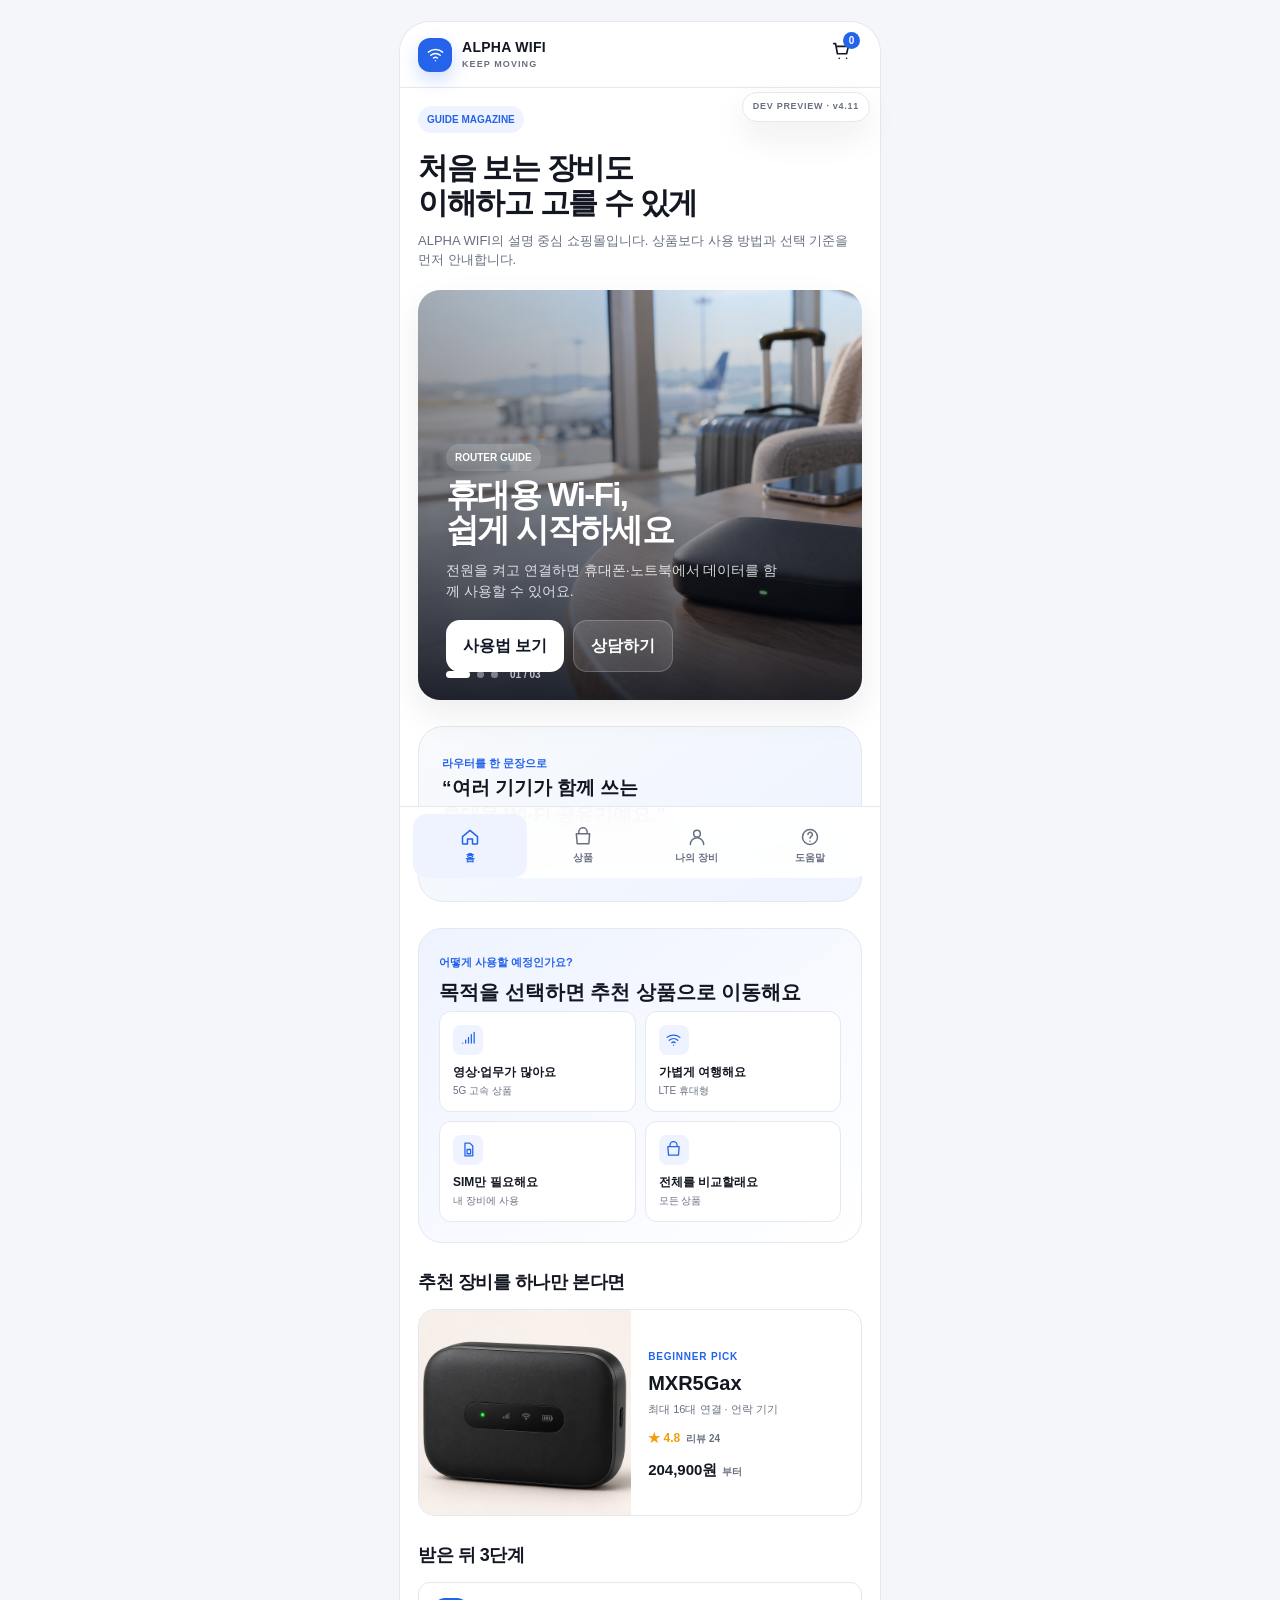
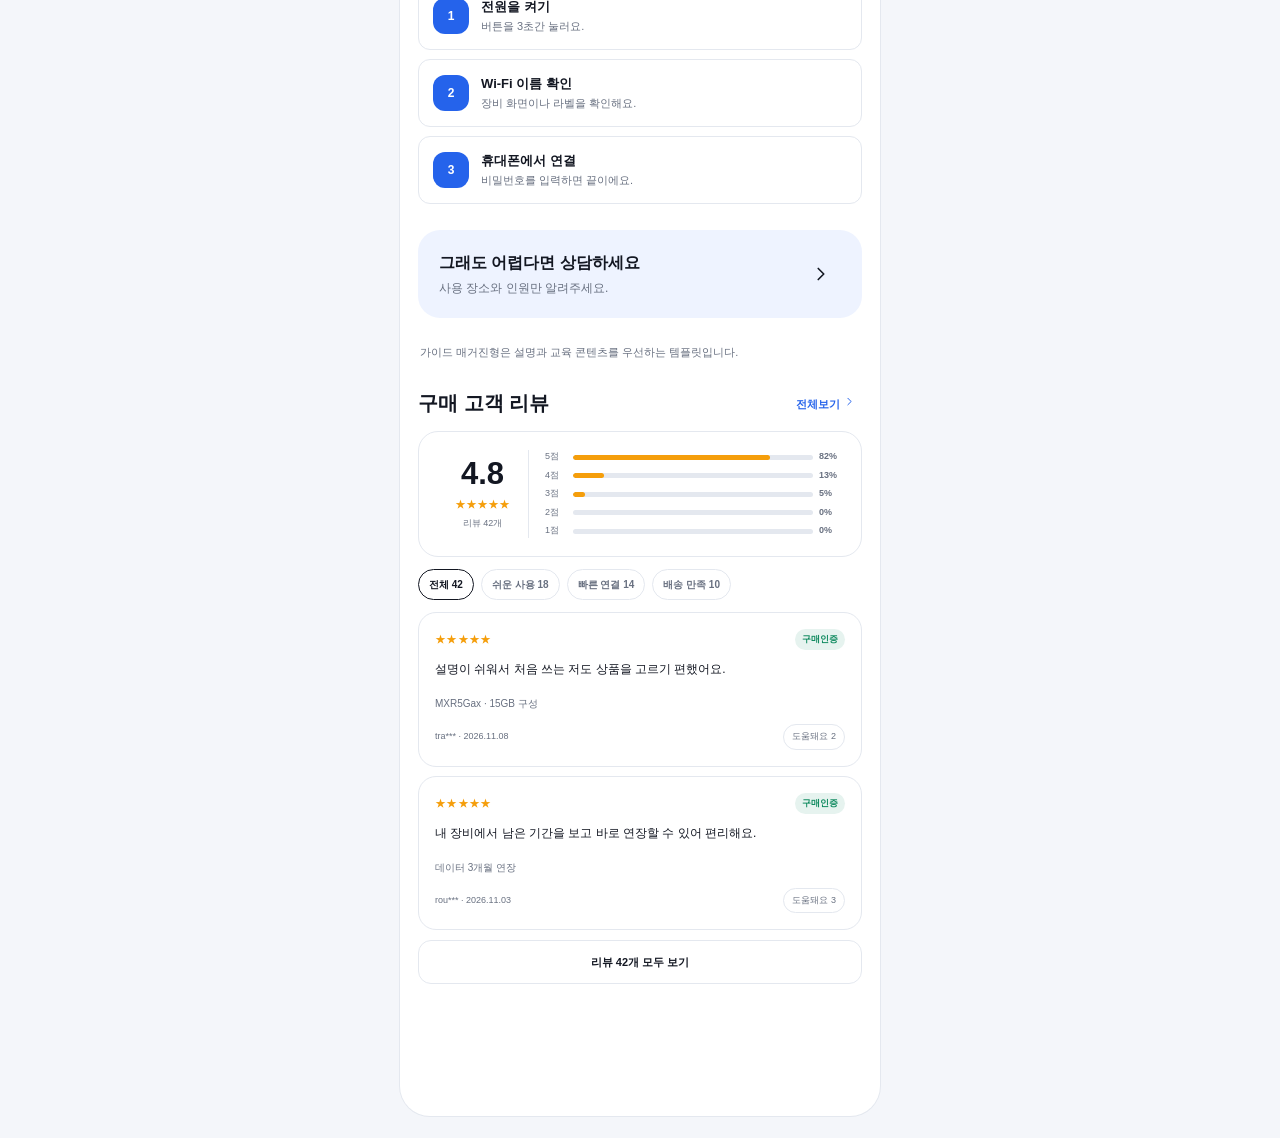
==== commit eede3dee: "v4.11.0" ====
--- a/index.html
+++ b/index.html
@@ -4,7 +4,7 @@
   <meta charset="utf-8">
   <meta name="viewport" content="width=device-width,initial-scale=1,viewport-fit=cover">
   <meta name="theme-color" content="#f6f7fb">
-  <title>Roam WiFi Store — HTML Preview v4.10.0-preview.1</title>
+  <title>Roam WiFi Store — HTML Preview v4.11.0-preview.1</title>
   <style>
     :root{--brand:#2563eb;--brand-rgb:37,99,235;--bg:#f4f6fa;--surface:#fff;--soft:#eef3ff;--text:#131722;--muted:#687080;--line:#e4e8ef;--danger:#dc2626;--success:#0f8a5f;--warning:#a15c00;--shadow:0 14px 34px rgba(20,30,55,.08);--radius:22px;--nav-h:72px;color-scheme:light}
     html[data-theme="dark"]{--bg:#0d1017;--surface:#171b24;--soft:#202737;--text:#f6f7fb;--muted:#a8b0bf;--line:#2a3040;--shadow:0 16px 38px rgba(0,0,0,.28);color-scheme:dark}
@@ -86,10 +86,9 @@
     <button class="nav-item" data-route="#/support" data-testid="nav-support"></button>
   </nav>
   <div class="dev" id="devControl">
-    <button class="dev-toggle" id="devToggle" aria-expanded="false">DEV PREVIEW · v4.10</button>
+    <button class="dev-toggle" id="devToggle" aria-expanded="false">DEV PREVIEW · v4.11</button>
     <div class="dev-panel">
       <label for="tenantSelect">판매점</label><select id="tenantSelect"><option value="alpha">Alpha</option><option value="nova">Nova</option></select>
-      <label for="channelSelect">접속 채널</label><select id="channelSelect"><option value="telegram">Telegram Mini App</option><option value="web">독립 웹 쇼핑몰</option></select>
       <label for="themeSelect">테마</label><select id="themeSelect"><option value="light">Light</option><option value="dark">Dark</option></select>
       <label for="templateSelect">레이아웃</label><select id="templateSelect"><option value="guide">가이드 매거진형</option><option value="catalog">상품 카탈로그형</option><option value="promo">프로모션 캠페인형</option></select>
       <label for="colorSelect">컬러셋</label><select id="colorSelect"><option value="brand">판매점 브랜드</option><option value="ocean">오션 블루</option><option value="forest">포레스트 민트</option><option value="sunset">선셋 코랄</option></select>
@@ -105,7 +104,7 @@
       const paths={home:'<path d="M3 11.5 12 4l9 7.5v8a1 1 0 0 1-1 1h-5v-6H9v6H4a1 1 0 0 1-1-1z"/>',shop:'<path d="M4 8h16l-1 12H5L4 8Zm3 0V6a5 5 0 0 1 10 0v2"/>',user:'<circle cx="12" cy="8" r="4"/><path d="M4 21a8 8 0 0 1 16 0"/>',help:'<circle cx="12" cy="12" r="9"/><path d="M9.6 9a2.6 2.6 0 1 1 4.2 2c-1.2.8-1.8 1.4-1.8 2.5M12 17h.01"/>',cart:'<path d="M3 4h2l2 11h10l2-8H6M9 20h.01M17 20h.01"/>',arrow:'<path d="m15 18-6-6 6-6"/>',search:'<circle cx="11" cy="11" r="7"/><path d="m20 20-4-4"/>',check:'<path d="m5 12 4 4L19 6"/>',box:'<path d="m4 7 8-4 8 4-8 4-8-4Zm0 0v10l8 4 8-4V7M12 11v10"/>',bolt:'<path d="M13 2 5 14h6l-1 8 8-12h-6l1-8Z"/>',truck:'<path d="M3 6h11v10H3zM14 10h4l3 3v3h-7M7 19a2 2 0 1 0 0-4 2 2 0 0 0 0 4ZM18 19a2 2 0 1 0 0-4 2 2 0 0 0 0 4Z"/>',message:'<path d="M4 5h16v11H8l-4 4V5Z"/>',signal:'<path d="M4 17h.01M8 17v-4M12 17V9M16 17V5M20 17V2"/>',sim:'<path d="M7 3h7l4 4v14H7zM10 12h5v6h-5z"/>',wifi:'<path d="M3 9a14 14 0 0 1 18 0M6 13a9 9 0 0 1 12 0M9.5 16.5a4 4 0 0 1 5 0M12 20h.01"/>',chevron:'<path d="m9 18 6-6-6-6"/>',calendar:'<rect x="3" y="5" width="18" height="16" rx="2"/><path d="M7 3v4M17 3v4M3 10h18"/>',info:'<circle cx="12" cy="12" r="9"/><path d="M12 11v6M12 7h.01"/>',refresh:'<path d="M20 7v5h-5M4 17v-5h5M18 9a7 7 0 0 0-12-2L4 12M6 15a7 7 0 0 0 12 2l2-5"/>'};
       return `<svg width="${size}" height="${size}" viewBox="0 0 24 24" fill="none" stroke="currentColor" stroke-width="1.8" stroke-linecap="round" stroke-linejoin="round" aria-hidden="true">${paths[name]||paths.info}</svg>`;
     };
-    const tenants={alpha:{name:'ALPHA WIFI',tag:'KEEP MOVING',color:'#2563eb',rgb:'37,99,235',title:'어디서든, 바로 연결',banner:'공항에서 바로 켜고, 원하는 만큼만. 여행자의 연결을 가볍게 시작하세요.',featured:'mxr5gax',payments:['TON','USDT TRC20','카카오페이 상담결제','네이버페이 상담결제','무통장입금 상담결제']},nova:{name:'NOVA ROUTER',tag:'STAY CONNECTED',color:'#a855f7',rgb:'168,85,247',title:'조용히, 더 멀리 연결',banner:'당신의 다음 도시를 위해 준비된 프리미엄 모바일 네트워크.',featured:'cnr5g500',payments:['TON','USDT TRC20','카카오페이 상담결제','무통장입금 상담결제']}};
+    const tenants={alpha:{name:'ALPHA WIFI',tag:'KEEP MOVING',color:'#2563eb',rgb:'37,99,235',title:'어디서든, 바로 연결',banner:'공항에서 바로 켜고, 원하는 만큼만. 여행자의 연결을 가볍게 시작하세요.',featured:'mxr5gax',payments:['네이버페이','카카오페이','무통장입금','TON 결제','테더(USDT TRC20) 결제']},nova:{name:'NOVA ROUTER',tag:'STAY CONNECTED',color:'#a855f7',rgb:'168,85,247',title:'조용히, 더 멀리 연결',banner:'당신의 다음 도시를 위해 준비된 프리미엄 모바일 네트워크.',featured:'cnr5g500',payments:['네이버페이','카카오페이','무통장입금','TON 결제','테더(USDT TRC20) 결제']}};
     const products=[
       {id:'mxr5gax',type:'5G',names:{alpha:'MXR5Gax',nova:'MXR5Gax Atelier'},desc:'최대 16대 연결 · 언락 기기',device:189000,image:'product-mxr5gax.png',plans:[['5GB',15900],['15GB',29900],['무제한',49900]]},
       {id:'cnr5g500',type:'5G',names:{alpha:'CNR-5G500',nova:'CNR-5G500 Noir'},desc:'초고속 5G · 대용량 배터리',device:249000,image:'product-cnr5g500.png',plans:[['15GB',29900],['30GB',39900],['무제한',59900]]},
@@ -125,14 +124,14 @@
     const money=n=>`${Number(n||0).toLocaleString('ko-KR')}원`;
     const key=s=>`roam-html-preview-${s}`;
     const store={get(k,fallback){try{const v=localStorage.getItem(key(k));return v===null?fallback:JSON.parse(v)}catch(e){showToast('저장소를 사용할 수 없어 현재 화면에서만 유지됩니다.');return memory[k]??fallback}},set(k,v){memory[k]=v;try{localStorage.setItem(key(k),JSON.stringify(v))}catch(e){showToast('변경 내용은 현재 화면에서만 유지됩니다.')}}};
-    let tenant=store.get('tenant','alpha'),channel=store.get('channel','telegram'),theme=store.get('theme','light'),template=store.get('template','guide'),colorSet=store.get('colorSet','brand'); if(!tenants[tenant])tenant='alpha';if(!['telegram','web'].includes(channel))channel='telegram';if(!['guide','catalog','promo'].includes(template))template='guide';if(!['brand','ocean','forest','sunset'].includes(colorSet))colorSet='brand';
+    let tenant=store.get('tenant','alpha'),theme=store.get('theme','light'),template=store.get('template','guide'),colorSet=store.get('colorSet','brand'); if(!tenants[tenant])tenant='alpha';if(!['guide','catalog','promo'].includes(template))template='guide';if(!['brand','ocean','forest','sunset'].includes(colorSet))colorSet='brand';
     const tenantCfg=()=>tenants[tenant], product=id=>products.find(p=>p.id===id), pname=p=>p.names[tenant];
     const cart=()=>store.get(`cart-${tenant}`,[]),saveCart=v=>{store.set(`cart-${tenant}`,v);updateChrome()},orders=()=>store.get(`orders-${tenant}`,[]),saveOrders=v=>store.set(`orders-${tenant}`,v);
     function showToast(msg){const el=document.getElementById('toast');el.textContent=msg;el.classList.add('show');clearTimeout(toastTimer);toastTimer=setTimeout(()=>el.classList.remove('show'),2200)}
     function showModal(title,text,confirmText,action){modalRoot.innerHTML=`<div class="modal-backdrop" role="presentation"><section class="modal" role="dialog" aria-modal="true" aria-labelledby="modalTitle"><h2 id="modalTitle"></h2><p></p><div class="modal-actions"><button class="btn btn-ghost" data-modal-close>닫기</button><button class="btn btn-primary" data-modal-confirm></button></div></section></div>`;const m=modalRoot.querySelector('.modal');m.querySelector('h2').textContent=title;m.querySelector('p').textContent=text;m.querySelector('[data-modal-confirm]').textContent=confirmText;m.querySelector('[data-modal-close]').onclick=()=>modalRoot.innerHTML='';m.querySelector('[data-modal-confirm]').onclick=()=>{modalRoot.innerHTML='';if(action)action()};m.querySelector('[data-modal-close]').focus()}
     function visual(p,detail=false){return `<div class="product-visual${detail?' detail-visual':''}"><img src="./assets/${p.image}" alt="${pname(p)} 프리뷰용 실사 이미지" onerror="this.parentNode.classList.add('image-missing');this.remove()"><span class="image-fallback">상품 이미지 준비 중</span></div>`}
     function productCard(p){const r=ratings[p.id];return `<article class="product-card" data-product="${p.id}" tabindex="0" role="link" aria-label="${pname(p)} 상세 보기">${visual(p)}<div class="product-body"><span class="commerce-badge">${p.type==='SIM'?'즉시 개통':'설정 후 배송'}</span><span class="product-type">${p.type}</span><h3 class="product-name">${pname(p)}</h3><p class="product-desc">${p.desc}</p><div class="rating-line">★ ${r[0]} <small>리뷰 ${r[1]}</small></div><div class="product-price">${money(p.device+p.plans[0][1])} <small>부터</small></div></div></article>`}
-    function updateChrome(){const t=tenantCfg(),palette=colorSet==='brand'?t:colorSets[colorSet];document.documentElement.dataset.theme=theme;document.documentElement.dataset.storeTemplate=template;document.documentElement.style.setProperty('--brand',palette.color);document.documentElement.style.setProperty('--brand-rgb',palette.rgb);document.getElementById('brandName').textContent=t.name;document.getElementById('brandTag').textContent=t.tag;document.getElementById('brandMark').innerHTML=svg('wifi',19);document.getElementById('cartIcon').innerHTML=svg('cart');document.getElementById('cartCount').textContent=cart().reduce((s,x)=>s+x.qty,0);document.getElementById('tenantSelect').value=tenant;document.getElementById('channelSelect').value=channel;document.getElementById('themeSelect').value=theme;document.getElementById('templateSelect').value=template;document.getElementById('colorSelect').value=colorSet;const nav=[['#/',svg('home',20),'홈'],['#/shop',svg('shop',20),'상품'],['#/my',svg('user',20),'나의 장비'],['#/support',svg('help',20),'도움말']];document.querySelectorAll('.nav-item').forEach((el,i)=>{el.innerHTML=`${nav[i][1]}<span>${nav[i][2]}</span>`});updateNav()}
+    function updateChrome(){const t=tenantCfg(),palette=colorSet==='brand'?t:colorSets[colorSet];document.documentElement.dataset.theme=theme;document.documentElement.dataset.storeTemplate=template;document.documentElement.style.setProperty('--brand',palette.color);document.documentElement.style.setProperty('--brand-rgb',palette.rgb);document.getElementById('brandName').textContent=t.name;document.getElementById('brandTag').textContent=t.tag;document.getElementById('brandMark').innerHTML=svg('wifi',19);document.getElementById('cartIcon').innerHTML=svg('cart');document.getElementById('cartCount').textContent=cart().reduce((s,x)=>s+x.qty,0);document.getElementById('tenantSelect').value=tenant;document.getElementById('themeSelect').value=theme;document.getElementById('templateSelect').value=template;document.getElementById('colorSelect').value=colorSet;const nav=[['#/',svg('home',20),'홈'],['#/shop',svg('shop',20),'상품'],['#/my',svg('user',20),'나의 장비'],['#/support',svg('help',20),'도움말']];document.querySelectorAll('.nav-item').forEach((el,i)=>{el.innerHTML=`${nav[i][1]}<span>${nav[i][2]}</span>`});updateNav()}
     function updateNav(){const h=location.hash||'#/';document.querySelectorAll('.nav-item').forEach(b=>{const r=b.dataset.route;b.classList.toggle('active',r==='#/'?h==='#/':h.startsWith(r))})}
     function go(hash){location.hash=hash;if(location.hash===hash)render()}
     function back(fallback='#/'){history.length>1?history.back():go(fallback)}
@@ -144,18 +143,19 @@
     function addItem(id,buy=false){const p=product(id),pi=Number(sessionStorage.getItem('preview-plan-'+id)||0),qty=Math.max(1,Number(sessionStorage.getItem('preview-qty-'+id)||1)),plan=p.plans[pi]||p.plans[0],items=cart(),same=items.find(x=>x.productId===id&&x.plan===plan[0]);if(same)same.qty+=qty;else items.push({productId:id,plan:plan[0],planPrice:plan[1],qty});saveCart(items);showToast('장바구니에 담았습니다.');if(buy)go('#/checkout')}
     function cartPage(){const items=cart(),total=items.reduce((s,x)=>{const p=product(x.productId);return s+(p.device+x.planPrice)*x.qty},0);return `<section class="screen">${heading('CART','장바구니',`${tenantCfg().name} 전용 장바구니입니다.`)}${items.length?`<div class="list">${items.map((x,i)=>{const p=product(x.productId);return `<article class="list-card cart-row">${visual(p).replace('product-visual','product-visual thumb')}<div class="cart-copy"><h3>${pname(p)}</h3><p>${x.plan} · ${money(p.device+x.planPrice)}</p><div class="cart-actions"><div class="mini-qty"><button data-cart-qty="-1" data-index="${i}" aria-label="수량 줄이기">−</button><strong>${x.qty}</strong><button data-cart-qty="1" data-index="${i}" aria-label="수량 늘리기">＋</button></div><button class="remove" data-remove="${i}">삭제</button></div></div></article>`}).join('')}</div><div class="summary"><div class="price-line total" style="border:0;margin:0;padding:0 0 14px"><span>상품 총액</span><strong>${money(total)}</strong></div><button class="btn btn-primary btn-block" data-go="#/checkout" data-testid="cart-checkout">주문하기</button></div>`:empty('장바구니가 비어 있어요','원하는 연결 상품을 찾아보세요.','쇼핑하러 가기','#/shop')}</section>`}
     function checkoutDraft(){try{return JSON.parse(sessionStorage.getItem('preview-checkout-draft'))||{delivery:'택배 배송',receiver:'김여행',phone:'010-0000-0000',address:'서울시 중구 시연로 10'}}catch(e){return{delivery:'택배 배송',receiver:'김여행',phone:'010-0000-0000',address:'서울시 중구 시연로 10'}}}
-    const paymentDescription=x=>x==='Telegram Stars'?'Telegram 안의 디지털 상품·서비스 전용':x==='TON'?'TON Connect 서명 후 온체인 확인':x==='USDT TRC20'?'독립 웹 전용 · solidified 확인 후 완료':'상담을 통해 결제정보 안내 · 판매자 수동 확인';
-    function allowedPayments(items,{digitalOnly=false}={}){const hasDigital=digitalOnly||items.some(x=>{const p=product(x.productId);return p?.type==='SIM'||Number(x.planPrice)>0});if(channel==='telegram'&&hasDigital)return ['Telegram Stars'];if(channel==='telegram')return tenantCfg().payments.filter(x=>x!=='USDT TRC20');return tenantCfg().payments}
-    function paymentPolicy(items){return channel==='telegram'?'<div class="info-card"><span class="mini-icon">'+svg('info')+'</span><strong>Telegram Mini App 안전 결제</strong><p>eSIM·데이터 구성·연장은 디지털 서비스로 분류해 Telegram Stars만 표시합니다. TON·USDT TRC20·상담 송금은 이 화면에서 노출하지 않습니다.</p></div>':'<div class="info-card"><span class="mini-icon">'+svg('info')+'</span><strong>독립 웹 결제</strong><p>현재 판매자가 활성화한 TON, USDT TRC20과 상담 결제만 표시합니다. 암호화폐는 지갑 전송 직후가 아니라 서버의 온체인 최종 확인 후 완료됩니다.</p></div>'}
-    function checkout(){const items=cart(),subtotal=items.reduce((s,x)=>s+(product(x.productId).device+x.planPrice)*x.qty,0),draft=checkoutDraft(),delivery=draft.delivery,fees={'택배 배송':0,'오늘 바로':3000,'공항 터미널 수령':0},fee=fees[delivery]??0,payments=allowedPayments(items);if(!items.length)return `<section class="screen">${heading('CHECKOUT','배송·결제')}${empty('주문할 상품이 없어요','장바구니에 상품을 먼저 담아주세요.','상품 보러 가기','#/shop')}</section>`;return `<section class="screen"><button class="back" data-back>${svg('arrow')} 뒤로</button>${heading('CHECKOUT','배송·결제',`${channel==='telegram'?'Telegram Mini App':'독립 웹 쇼핑몰'} · ${tenantCfg().name}`)}${paymentPolicy(items)}<form id="checkoutForm" novalidate><section class="form-section"><h2>배송 방식</h2><div class="radio-list">${[['택배 배송','1–2일 / 배송비 0원'],['오늘 바로','서울 지역 / 배송비 3,000원'],['공항 터미널 수령','인천공항 T1 / 배송비 0원']].map(x=>`<label class="radio-card"><input type="radio" name="delivery" value="${x[0]}" ${delivery===x[0]?'checked':''}><span><strong>${x[0]}</strong><small>${x[1]}</small></span></label>`).join('')}</div></section><section class="form-section"><h2>수령 정보</h2><div class="field"><label for="receiver">이름</label><input id="receiver" name="receiver" autocomplete="name" required></div><div class="field"><label for="phone">연락처</label><input id="phone" name="phone" inputmode="tel" autocomplete="tel" required></div><div class="field"><label for="address">주소 또는 수령 장소</label><textarea id="address" name="address" required></textarea></div></section><section class="form-section"><h2>결제수단</h2><div class="radio-list">${payments.map((x,i)=>`<label class="radio-card"><input type="radio" name="payment" value="${x}" ${i===0?'checked':''}><span><strong>${x}</strong><small>${paymentDescription(x)}</small></span></label>`).join('')}</div></section><div class="price-box"><div class="price-line"><span>상품 금액</span><strong>${money(subtotal)}</strong></div><div class="price-line"><span>배송비</span><strong>${money(fee)}</strong></div><div class="price-line total"><span>최종 합계</span><strong>${money(subtotal+fee)}</strong></div></div><button class="btn btn-primary btn-block" type="submit" data-testid="place-order">결제 요청 계속하기</button><p class="notice">프리뷰에서는 실제 지갑 연결, 송금, 상담 메시지, 주문 접수 또는 통신 개통이 진행되지 않습니다.</p><p class="status-message" id="checkoutStatus" role="status"></p></form></section>`}
-    function complete(id){const all=orders(),o=all.find(x=>x.id===id);if(!o)return `<section class="screen">${heading('ORDER','주문 정보를 찾을 수 없어요')}${empty('시연 주문이 없어요','판매점이 변경됐거나 주문번호가 올바르지 않습니다.','홈으로','#/')}</section>`;const pending=o.paymentStatus!=='결제완료',title=o.paymentStatus==='결제대기'?'상담 결제요청이 접수됐어요':o.paymentStatus==='확인중'?'입금을 확인하고 있어요':'주문이 완료됐어요';return `<section class="screen"><div class="success-hero"><div class="success-icon">${svg(pending?'refresh':'check',38)}</div><h1>${title}</h1><p class="page-desc">시연 주문번호 <span class="order-code">${o.id}</span></p></div><div class="list">${o.items.map(x=>{const p=product(x.productId);return `<div class="list-card order-row"><div><h3>${pname(p)}</h3><p>${x.plan} · ${x.qty}개</p></div><strong>${money((p.device+x.planPrice)*x.qty)}</strong></div>`}).join('')}</div><div class="price-box"><div class="price-line"><span>접수 채널</span><strong>${o.channel==='telegram'?'Telegram Mini App':'독립 웹'}</strong></div><div class="price-line"><span>결제수단</span><strong>${o.payment}</strong></div><div class="price-line"><span>결제상태</span><strong>${o.paymentStatus}</strong></div><div class="price-line total"><span>합계</span><strong>${money(o.total)}</strong></div></div><div class="button-row"><button class="btn btn-secondary" data-go="#/my/orders">주문 내역</button><button class="btn btn-primary" data-go="#/">홈으로</button></div><p class="notice">${pending?'결제완료 전에는 신규 주문·재고·충전요청이 생성되지 않습니다.':'결제완료 이벤트는 한 번만 처리됩니다.'} 이 화면은 실제 결제가 없는 프리뷰입니다.</p></section>`}
+    const paymentDescription=x=>x==='TON 결제'?'판매자 TON 지갑으로 결제 · 온체인 확인':x.includes('USDT')?'TRC20 전용 모듈 · 주소/금액/QR · solidified 확인':'Telegram 상담 채팅에서 결제정보 안내 · 판매자 수동 확인';
+    function allowedPayments(){return tenantCfg().payments}
+    function paymentPolicy(){return '<div class="info-card"><span class="mini-icon">'+svg('info')+'</span><strong>판매자별 결제</strong><p>TON·USDT는 현재 판매자의 수령 지갑으로 직접 결제합니다. 네이버페이·카카오페이·무통장입금은 선택 후 Telegram 상담 채팅에서 결제정보를 안내합니다.</p></div>'}
+    function checkout(){const items=cart(),subtotal=items.reduce((s,x)=>s+(product(x.productId).device+x.planPrice)*x.qty,0),draft=checkoutDraft(),delivery=draft.delivery,fees={'택배 배송':0,'오늘 바로':3000,'공항 터미널 수령':0},fee=fees[delivery]??0,payments=allowedPayments();if(!items.length)return `<section class="screen">${heading('CHECKOUT','배송·결제')}${empty('주문할 상품이 없어요','장바구니에 상품을 먼저 담아주세요.','상품 보러 가기','#/shop')}</section>`;return `<section class="screen"><button class="back" data-back>${svg('arrow')} 뒤로</button>${heading('CHECKOUT','배송·결제',tenantCfg().name)}${paymentPolicy()}<form id="checkoutForm" novalidate><section class="form-section"><h2>배송 방식</h2><div class="radio-list">${[['택배 배송','1–2일 / 배송비 0원'],['오늘 바로','서울 지역 / 배송비 3,000원'],['공항 터미널 수령','인천공항 T1 / 배송비 0원']].map(x=>`<label class="radio-card"><input type="radio" name="delivery" value="${x[0]}" ${delivery===x[0]?'checked':''}><span><strong>${x[0]}</strong><small>${x[1]}</small></span></label>`).join('')}</div></section><section class="form-section"><h2>수령 정보</h2><div class="field"><label for="receiver">이름</label><input id="receiver" name="receiver" autocomplete="name" required></div><div class="field"><label for="phone">연락처</label><input id="phone" name="phone" inputmode="tel" autocomplete="tel" required></div><div class="field"><label for="address">주소 또는 수령 장소</label><textarea id="address" name="address" required></textarea></div></section><section class="form-section"><h2>결제수단</h2><div class="radio-list">${payments.map((x,i)=>`<label class="radio-card"><input type="radio" name="payment" value="${x}" ${i===0?'checked':''}><span><strong>${x}</strong><small>${paymentDescription(x)}</small></span></label>`).join('')}</div></section><div class="price-box"><div class="price-line"><span>상품 금액</span><strong>${money(subtotal)}</strong></div><div class="price-line"><span>배송비</span><strong>${money(fee)}</strong></div><div class="price-line total"><span>최종 합계</span><strong>${money(subtotal+fee)}</strong></div></div><button class="btn btn-primary btn-block" type="submit" data-testid="place-order">결제 요청 계속하기</button><p class="notice">주문 시 <button type="button" class="text-link" data-go="#/terms">이용약관</button>과 <button type="button" class="text-link" data-go="#/privacy">개인정보처리방침</button>에 동의한 것으로 처리되는 것이 아니라, 실제 개발에서는 필수 동의 체크와 문서 버전을 기록합니다.</p><p class="status-message" id="checkoutStatus" role="status"></p></form></section>`}
+    function complete(id){const all=orders(),o=all.find(x=>x.id===id);if(!o)return `<section class="screen">${heading('ORDER','주문 정보를 찾을 수 없어요')}${empty('시연 주문이 없어요','판매점이 변경됐거나 주문번호가 올바르지 않습니다.','홈으로','#/')}</section>`;const pending=o.paymentStatus!=='결제완료',title=o.paymentStatus==='결제대기'?'상담 결제요청이 접수됐어요':o.paymentStatus==='확인중'?'입금을 확인하고 있어요':'주문이 완료됐어요';return `<section class="screen"><div class="success-hero"><div class="success-icon">${svg(pending?'refresh':'check',38)}</div><h1>${title}</h1><p class="page-desc">시연 주문번호 <span class="order-code">${o.id}</span></p></div><div class="list">${o.items.map(x=>{const p=product(x.productId);return `<div class="list-card order-row"><div><h3>${pname(p)}</h3><p>${x.plan} · ${x.qty}개</p></div><strong>${money((p.device+x.planPrice)*x.qty)}</strong></div>`}).join('')}</div><div class="price-box"><div class="price-line"><span>결제수단</span><strong>${o.payment}</strong></div><div class="price-line"><span>결제상태</span><strong>${o.paymentStatus}</strong></div><div class="price-line total"><span>합계</span><strong>${money(o.total)}</strong></div></div><div class="button-row"><button class="btn btn-secondary" data-go="#/my/orders">주문 내역</button><button class="btn btn-primary" data-go="#/">홈으로</button></div><p class="notice">${pending?'결제완료 전에는 신규 주문·재고·충전요청이 생성되지 않습니다.':'결제완료 이벤트는 한 번만 처리됩니다.'} 이 화면은 실제 결제가 없는 프리뷰입니다.</p></section>`}
     function my(){const expiry=new Date(Date.now()+12*86400000).toLocaleDateString('ko-KR',{month:'long',day:'numeric'}),count=demoOrders.length+orders().length;return `<section class="screen">${heading('MY ROAM','안녕하세요, 여행자님','현재 이용 정보는 기능 시연을 위한 샘플입니다.')}<section class="list-card"><div class="device-row" data-go="#/my/devices/mxr5gax"><div><span class="badge">사용 중</span><h2 style="font-size:20px;margin:10px 0 3px">MXR5Gax</h2><p>현재 플랜 15GB · ${expiry} 만료</p></div>${svg('chevron')}</div><div class="progress"><span style="width:21%"></span></div><p class="notice">3.2GB / 15GB 남음 · 12일 남음</p></section><section class="section metric-grid"><div class="metric"><span>시연 주문</span><strong>${count}건</strong></div><div class="metric"><span>남은 기간</span><strong>12일</strong></div></section><section class="section"><div class="section-head"><h2 class="section-title">빠른 메뉴</h2></div><div class="list"><button class="list-card device-row" data-go="#/my/orders"><span><strong>주문 내역</strong><p>모의 주문과 배송 상태 확인</p></span>${svg('chevron')}</button><button class="list-card device-row" data-go="#/my/devices"><span><strong>내 기기</strong><p>기기 상태와 데이터 관리</p></span>${svg('chevron')}</button></div></section><p class="notice">기기, 데이터 잔량, 만료일은 실제 계정 정보가 아닌 샘플입니다.</p></section>`}
     function orderList(){const filter=sessionStorage.getItem('preview-order-filter')||'전체',user=orders().map(o=>({id:o.id,productId:o.items[0].productId,name:pname(product(o.items[0].productId)),total:o.total,status:'완료',date:'방금 생성'})),all=[...user,...demoOrders],rows=all.filter(o=>filter==='전체'||o.status===filter);return `<section class="screen"><button class="back" data-back>${svg('arrow')} MY</button>${heading('MY ORDERS','주문 내역','실제 주문 API를 호출하지 않는 시연 데이터입니다.')}<div class="filters" style="margin-bottom:15px">${['전체','배송 중','완료'].map(x=>`<button class="chip ${filter===x?'active':''}" data-order-filter="${x}">${x}</button>`).join('')}</div>${rows.length?`<div class="list">${rows.map((o,i)=>`<article class="list-card order-row" data-order-expand="${i}" tabindex="0"><div><span class="badge ${o.status==='배송 중'?'paused':''}">${o.status}</span><h3 style="margin-top:8px">${o.name}</h3><p>${o.id} · ${o.date}</p><div class="hidden order-extra"><p style="margin-top:8px">시연 주문 요약 · ${money(o.total)}</p></div></div><strong>${money(o.total)}</strong></article>`).join('')}</div>`:empty('해당 주문이 없어요','다른 상태 필터를 선택해보세요.','전체 주문 보기','#/my/orders')}</section>`}
     function deviceList(){return `<section class="screen"><button class="back" data-back>${svg('arrow')} MY</button>${heading('MY DEVICES','내 기기','기기 식별번호와 상태는 시연용 샘플입니다.')}<div class="list">${devices.map(d=>`<article class="list-card device-row" data-go="#/my/devices/${d.id}" tabindex="0"><div><span class="badge ${d.cls}">${d.status}</span><h3 style="margin-top:8px">${pname(product(d.id))}</h3><p>${d.serial}</p></div>${svg('chevron')}</article>`).join('')}</div></section>`}
     function deviceDetail(id){const d=devices.find(x=>x.id===id),p=product(id);if(!d||!p)return `<section class="screen">${empty('기기를 찾을 수 없어요','샘플 기기 목록에서 다시 선택하세요.','내 기기로','#/my/devices')}</section>`;const expiry=new Date(Date.now()+12*86400000).toLocaleDateString('ko-KR',{year:'numeric',month:'long',day:'numeric'});return `<section class="screen"><button class="back" data-back>${svg('arrow')} 내 기기</button>${visual(p,true)}<span class="badge ${d.cls}" style="margin-top:20px">${d.status}</span><h1 class="detail-title">${pname(p)}</h1><p class="detail-desc">샘플 식별번호 ${d.serial}</p><section class="section metric-grid"><div class="metric"><span>현재 플랜</span><strong>15GB</strong></div><div class="metric"><span>남은 데이터</span><strong>3.2GB</strong></div></section><div class="list-card"><div class="price-line"><span>만료일</span><strong>${expiry}</strong></div><div class="progress"><span style="width:21%"></span></div></div><div class="section button-row"><button class="btn btn-primary" data-go="#/my/recharge/${id}">데이터 충전하기</button><button class="btn btn-secondary" data-sim-reissue>SIM 재발급 신청</button></div><p class="notice">실제 기기 조회나 통신사 처리는 수행하지 않습니다.</p></section>`}
-    function recharge(id){const p=product(id);if(!p)return `<section class="screen">${empty('기기를 찾을 수 없어요','','내 기기로','#/my/devices')}</section>`;const selected=Number(sessionStorage.getItem('preview-recharge')||0),plans=[['1개월',15900],['3개월',29900],['6개월',49900]],plan=plans[selected],payments=allowedPayments([],{digitalOnly:true});return `<section class="screen"><button class="back" data-back>${svg('arrow')} 기기 상세</button>${heading('RECHARGE','데이터 충전',`${pname(p)}에 이어 쓸 기간을 선택하세요.`)}${paymentPolicy([])}<div class="plan-list">${plans.map((x,i)=>`<button class="plan ${selected===i?'active':''}" data-recharge-plan="${i}"><span>${x[0]}</span><strong>${money(x[1])}</strong></button>`).join('')}</div><section class="form-section"><h2>결제수단</h2><div class="radio-list">${payments.map((x,i)=>`<label class="radio-card"><input type="radio" name="rechargePayment" value="${x}" ${i===0?'checked':''}><span><strong>${x}</strong><small>${paymentDescription(x)}</small></span></label>`).join('')}</div></section><div class="price-box"><div class="price-line total" style="border:0;margin:0;padding:0"><span>시연용 기간 총액</span><strong>${money(plan[1])}</strong></div></div><button class="btn btn-primary btn-block" data-recharge-submit data-testid="recharge-submit">결제 요청 후 이어쓰기</button><p class="status-message" id="rechargeStatus" role="status"></p><p class="notice">결제완료 이벤트가 확인된 뒤에만 충전요청이 한 번 생성됩니다. 실제 충전이나 결제는 진행되지 않습니다.</p></section>`}
+    function recharge(id){const p=product(id);if(!p)return `<section class="screen">${empty('기기를 찾을 수 없어요','','내 기기로','#/my/devices')}</section>`;const selected=Number(sessionStorage.getItem('preview-recharge')||0),plans=[['1개월',15900],['3개월',29900],['6개월',49900]],plan=plans[selected],payments=allowedPayments();return `<section class="screen"><button class="back" data-back>${svg('arrow')} 기기 상세</button>${heading('RECHARGE','데이터 충전',`${pname(p)}에 이어 쓸 기간을 선택하세요.`)}${paymentPolicy()}<div class="plan-list">${plans.map((x,i)=>`<button class="plan ${selected===i?'active':''}" data-recharge-plan="${i}"><span>${x[0]}</span><strong>${money(x[1])}</strong></button>`).join('')}</div><section class="form-section"><h2>결제수단</h2><div class="radio-list">${payments.map((x,i)=>`<label class="radio-card"><input type="radio" name="rechargePayment" value="${x}" ${i===0?'checked':''}><span><strong>${x}</strong><small>${paymentDescription(x)}</small></span></label>`).join('')}</div></section><div class="price-box"><div class="price-line total" style="border:0;margin:0;padding:0"><span>시연용 기간 총액</span><strong>${money(plan[1])}</strong></div></div><button class="btn btn-primary btn-block" data-recharge-submit data-testid="recharge-submit">결제 요청 후 이어쓰기</button><p class="status-message" id="rechargeStatus" role="status"></p><p class="notice">결제완료 이벤트가 확인된 뒤에만 충전요청이 한 번 생성됩니다. 실제 충전이나 결제는 진행되지 않습니다.</p></section>`}
     function accordions(title,desc,items){return `<section class="screen"><button class="back" data-back>${svg('arrow')} 뒤로</button>${heading('HELP',title,desc)}<div>${items.map((x,i)=>`<details><summary>${x[0]} <span>${svg('chevron',16)}</span></summary><p>${x[1]}</p></details>`).join('')}</div><section class="section button-row"><button class="btn btn-secondary" data-go="#/guide">사용 가이드</button><button class="btn btn-primary" data-go="#/support">고객 지원</button></section></section>`}
-    function support(){return `<section class="screen">${heading('SUPPORT','도움이 필요하신가요?','주문·배송·개통에 관한 시연용 안내입니다.')}<section class="support-card"><div><span class="product-type">TELEGRAM</span><h3>상담 시작</h3><p>매일 09:00–22:00 KST</p></div><button class="btn btn-primary" data-contact>상담 안내</button></section><section class="section"><div class="list"><button class="list-card device-row" data-go="#/notices"><span><strong>공지사항</strong><p>배송 일정과 공항 수령 안내</p></span>${svg('chevron')}</button><button class="list-card device-row" data-go="#/guide"><span><strong>사용 가이드</strong><p>전원, 연결, 데이터 충전 방법</p></span>${svg('chevron')}</button></div></section><div class="info-card"><span class="mini-icon">${svg('info')}</span><strong>프리뷰 안내</strong><p>실제 상담 계정, 주문 API, 결제, 배송 및 개통 기능은 연결되어 있지 않습니다.</p></div></section>`}
+    function policyPage(kind){const privacy=kind==='privacy';return `<section class="screen"><button class="back" data-back>${svg('arrow')} 뒤로</button>${heading('POLICY',privacy?'개인정보처리방침':'이용약관',`현재 공개 버전 · ${privacy?'v1.0':'v1.1'} · 시행일 2026-10-01`)}<section class="section"><h2>${privacy?'수집·이용 안내':'제1조 목적'}</h2><p>${privacy?'고객계정, 주문, 결제 및 서비스 제공에 필요한 정보의 처리 목적과 보유기간을 안내합니다.':'본 약관은 쇼핑몰 이용조건, 주문·결제, 취소·환불과 고객의 권리·의무를 정합니다.'}</p><h2>${privacy?'고객의 권리':'주문과 결제'}</h2><p>${privacy?'고객은 자신의 정보 조회·정정·삭제를 요청할 수 있으며 문의는 Telegram 상담을 통해 접수합니다.':'결제수단별 처리상태와 취소·환불 절차는 주문 화면 및 공지에서 안내합니다.'}</p></section><p class="notice">프리뷰용 샘플 문서이며 실제 운영 전 법률 검토를 거친 최종 문서가 필요합니다.</p></section>`}
+    function support(){return `<section class="screen">${heading('SUPPORT','도움이 필요하신가요?','주문·배송·결제에 관한 안내입니다.')}<section class="support-card"><div><span class="product-type">TELEGRAM</span><h3>상담 시작</h3><p>매일 09:00–22:00 KST</p></div><button class="btn btn-primary" data-contact>상담 안내</button></section><section class="section"><div class="list"><button class="list-card device-row" data-go="#/notices"><span><strong>공지사항</strong><p>배송·운영 안내</p></span>${svg('chevron')}</button><button class="list-card device-row" data-go="#/faq"><span><strong>자주 묻는 질문</strong><p>상품·배송·결제·환불 안내</p></span>${svg('chevron')}</button><button class="list-card device-row" data-go="#/guide"><span><strong>사용 가이드</strong><p>전원, 연결, 데이터 충전 방법</p></span>${svg('chevron')}</button><button class="list-card device-row" data-go="#/terms"><span><strong>이용약관</strong><p>서비스 이용조건과 주문·환불 정책</p></span>${svg('chevron')}</button><button class="list-card device-row" data-go="#/privacy"><span><strong>개인정보처리방침</strong><p>정보 처리 목적과 고객 권리</p></span>${svg('chevron')}</button></div></section><div class="info-card"><span class="mini-icon">${svg('info')}</span><strong>프리뷰 안내</strong><p>실제 상담 계정, 주문 API, 결제, 배송 및 개통 기능은 연결되어 있지 않습니다.</p></div></section>`}
     function storefrontHome(){const t=tenantCfg(),p=product(t.featured),slides=[{kicker:'라우터를 몰라도 괜찮아요',title:'휴대용 Wi-Fi,<br>쉽게 시작하세요',desc:'전원을 켜고 Wi-Fi에 연결하면 여러 기기에서 데이터를 함께 사용할 수 있어요.',cta:'30초 사용법 보기',route:'#/guide'},{kicker:'장비와 데이터를 한 번에',title:'내 상황에 맞는<br>구성만 골라요',desc:'여행·출장·업무 목적과 사용 인원에 맞춰 장비와 데이터 구성을 선택하세요.',cta:'상품 비교하기',route:'#/shop'},{kicker:'사용 중에도 간편하게',title:'나의 장비에서<br>기간을 바로 연장',desc:'배송·개통이 완료된 장비는 나의 장비에 표시되고 필요한 기간만큼 충전할 수 있어요.',cta:'나의 장비 보기',route:'#/my'}],s=slides[heroSlide%slides.length],templateName={guide:'가이드 매거진형',catalog:'상품 카탈로그형',promo:'프로모션 캠페인형'}[template],hero=`<section class="hero" data-slide="${heroSlide}"><span class="hero-device" aria-hidden="true"></span><div class="hero-content"><span class="hero-kicker">${svg(heroSlide===2?'refresh':'wifi',14)} ${s.kicker}</span><h1>${s.title}</h1><p>${s.desc}</p><div class="hero-actions"><button class="btn" data-go="${s.route}">${s.cta}</button><button class="btn btn-quiet" data-go="#/support">상담하기</button></div></div><div class="hero-pager">${slides.map((x,i)=>`<button class="hero-dot ${i===heroSlide?'active':''}" data-hero-slide="${i}" aria-label="${i+1}번 배너 보기"></button>`).join('')}<span class="hero-count">0${heroSlide+1} / 03</span></div></section>`,finder=`<section class="section beginner-guide"><span class="guide-label">처음이신가요?</span><h2>사용 목적만 고르면<br>알맞은 상품을 보여드려요</h2><p>복잡한 모델명보다 사용 인원과 데이터 이용 방식으로 선택하세요.</p><div class="need-grid"><button class="need-card" data-shop-filter="5G"><span>${svg('signal',17)}</span><strong>영상·업무용</strong><small>빠른 5G 추천</small></button><button class="need-card" data-shop-filter="LTE"><span>${svg('wifi',17)}</span><strong>가벼운 여행용</strong><small>휴대성과 사용시간</small></button><button class="need-card" data-shop-filter="SIM"><span>${svg('sim',17)}</span><strong>내 기기에 SIM만</strong><small>장비 없이 데이터만</small></button><button class="need-card" data-shop-filter="ALL"><span>${svg('shop',17)}</span><strong>전체 비교하기</strong><small>모든 상품 한눈에</small></button></div></section>`,featured=`<section class="section"><div class="section-head"><h2 class="section-title">처음 쓰는 분 추천</h2><button class="text-link" data-go="#/shop">더 보기</button></div><article class="featured" data-product="${p.id}" tabindex="0" role="link">${visual(p)}<div class="featured-copy"><span class="product-type">${p.type} · BEGINNER PICK</span><h3 class="product-name">${pname(p)}</h3><p class="product-desc">${p.desc}</p><div class="rating-line">★ 4.8 <small>프리뷰 리뷰 24</small></div><div class="product-price">${money(p.device+p.plans[0][1])} <small>부터</small></div></div></article></section>`,steps=`<section class="section"><div class="section-head"><h2 class="section-title">라우터는 이렇게 사용해요</h2></div><div class="steps"><div class="step"><span class="step-num">01</span><div><strong>장비와 데이터 선택</strong><p>사용 기간과 인원에 맞는 구성을 고릅니다.</p></div></div><div class="step"><span class="step-num">02</span><div><strong>담당자가 설정 후 배송</strong><p>주문을 확인하고 사용할 수 있게 준비합니다.</p></div></div><div class="step"><span class="step-num">03</span><div><strong>전원을 켜고 Wi-Fi 연결</strong><p>휴대폰과 노트북에서 함께 사용할 수 있습니다.</p></div></div></div></section>`,banner=`<section class="section micro-banner"><span>SELLER BANNER · 관리자 설정 영역</span><h3>여행 전날도 어렵지 않게</h3><p>판매자가 관리자에서 배너 이미지, 안내 문구, 연결 페이지와 노출 기간을 설정합니다.</p></section>`,categories=`<section class="section"><div class="section-head"><h2 class="section-title">상품 유형</h2><button class="text-link" data-shop-filter="ALL">전체 보기</button></div><div class="category-grid"><button class="category" data-shop-filter="5G"><span class="category-icon">${svg('signal')}</span><strong>5G</strong></button><button class="category" data-shop-filter="LTE"><span class="category-icon">${svg('wifi')}</span><strong>LTE</strong></button><button class="category" data-shop-filter="SIM"><span class="category-icon">${svg('sim')}</span><strong>SIM</strong></button><button class="category" data-shop-filter="ALL"><span class="category-icon">${svg('shop')}</span><strong>전체</strong></button></div></section>`,reviews=`<section class="section"><div class="section-head"><h2 class="section-title">구매 고객 한 줄 리뷰</h2><button class="text-link" data-go="#/reviews">전체 리뷰</button></div><div class="review-card"><span class="stars">★★★★★</span><p>“${previewReviews[0].text}”</p><small>${previewReviews[0].author}</small></div></section>`,trust=`<section class="section"><div class="trust-row"><div class="trust-item"><span>${svg('message',20)}</span><strong>상담 지원</strong></div><div class="trust-item"><span>${svg('truck',20)}</span><strong>배송 조회</strong></div><div class="trust-item"><span>${svg('refresh',20)}</span><strong>간편 연장</strong></div></div></section>`,support=`<section class="section support-card"><div><h3>무엇을 골라야 할지 모르겠나요?</h3><p>사용 목적을 알려주시면 선택을 도와드려요.</p></div><button class="icon-btn" data-go="#/support" aria-label="고객 지원 보기">${svg('chevron')}</button></section>`,order=template==='catalog'?[hero,categories,featured,finder,banner,steps,reviews,trust,support]:template==='promo'?[hero,banner,featured,finder,categories,reviews,steps,trust,support]:[hero,finder,steps,featured,banner,categories,reviews,trust,support];return `<section class="screen ${template}">${heading('TELEGRAM MINI APP',`처음 보는 장비도 쉽게`,`${t.name}에서 필요한 연결을 이해하고 준비하세요.`)}<span class="template-note">● DEV PREVIEW · ${templateName}</span>${order.join('')}<p class="notice">상품, 리뷰, 가격과 운영 문구는 모두 디자인 검토를 위한 목업 데이터입니다.</p></section>`}
     home=storefrontHome;
     function currentSlides(){return [{kicker:'ROUTER GUIDE',title:'휴대용 Wi-Fi,<br>쉽게 시작하세요',desc:'전원을 켜고 연결하면 휴대폰·노트북에서 데이터를 함께 사용할 수 있어요.',cta:'사용법 보기',route:'#/guide'},{kicker:'CHOOSE EASY',title:'사용 인원에 맞게<br>구성만 고르세요',desc:'복잡한 통신 용어 대신 이용 목적과 데이터 사용량으로 비교합니다.',cta:'상품 비교',route:'#/shop'},{kicker:'MY DEVICE',title:'사용 중에도<br>기간을 바로 연장',desc:'등록된 나의 장비에서 만료일을 확인하고 필요한 기간을 충전하세요.',cta:'나의 장비',route:'#/my'}]}
@@ -169,12 +169,12 @@
     const redesignedHomeBase=home;function storefrontHomeWithReviews(){const html=redesignedHomeBase(),at=html.lastIndexOf('</section>');return html.slice(0,at)+socialProofSection()+html.slice(at)}home=storefrontHomeWithReviews;
     function reviewsPage(){return `<section class="screen"><button class="back" data-back>${svg('arrow')} 뒤로</button>${heading('REVIEWS','리뷰·평점','구매완료 고객의 별점과 한 줄 리뷰를 한눈에 확인하세요.')}${socialProofSection(true)}<p class="notice">실제 고객 리뷰가 아닌 UI 확인용 목업 데이터입니다.</p></section>`}
     function notFound(){return `<section class="screen">${heading('404','페이지를 찾을 수 없어요')}${empty('알 수 없는 주소예요','메뉴에서 원하는 화면으로 다시 이동하세요.','홈으로','#/')}</section>`}
-    function bindRechargePaymentPolicy(){const rechargeBtn=app.querySelector('[data-recharge-submit]');if(!rechargeBtn)return;rechargeBtn.onclick=()=>{rechargeBtn.disabled=true;const st=app.querySelector('#rechargeStatus'),payment=app.querySelector('input[name=rechargePayment]:checked')?.value||'';st.textContent='결제수단과 요청 상태를 확인하고 있습니다…';setTimeout(()=>{const completed=payment==='Telegram Stars';st.textContent=completed?'시연 결제완료 이벤트를 확인해 충전요청 1건을 생성했습니다.':payment.includes('상담결제')?'상담 결제요청을 생성했습니다. 판매자 확인 전에는 충전요청이 만들어지지 않습니다.':'온체인 확인중입니다. 최종 확인 전에는 충전요청이 만들어지지 않습니다.';st.className=`status-message ${completed?'success':''}`;rechargeBtn.disabled=false},800)}}
-    function render(){updateChrome();window.scrollTo(0,0);clearInterval(heroTimer);const hash=location.hash||'#/',parts=hash.slice(2).split('/').filter(Boolean);if(hash==='#/')app.innerHTML=home();else if(parts[0]==='shop')app.innerHTML=shop();else if(parts[0]==='product')app.innerHTML=productDetail(parts[1]);else if(parts[0]==='cart')app.innerHTML=cartPage();else if(parts[0]==='checkout')app.innerHTML=checkout();else if(parts[0]==='order-complete')app.innerHTML=complete(parts[1]);else if(parts[0]==='my'&&!parts[1])app.innerHTML=my();else if(parts[0]==='my'&&parts[1]==='orders')app.innerHTML=orderList();else if(parts[0]==='my'&&parts[1]==='devices'&&!parts[2])app.innerHTML=deviceList();else if(parts[0]==='my'&&parts[1]==='devices')app.innerHTML=deviceDetail(parts[2]);else if(parts[0]==='my'&&parts[1]==='recharge')app.innerHTML=recharge(parts[2]);else if(parts[0]==='reviews')app.innerHTML=reviewsPage();else if(parts[0]==='notices')app.innerHTML=accordions('공지사항','시연용 운영 안내를 확인하세요.',notices);else if(parts[0]==='guide')app.innerHTML=accordions('사용 가이드','샘플 가이드이며 실제 기기의 사용 설명서를 대체하지 않습니다.',guides);else if(parts[0]==='support')app.innerHTML=support();else app.innerHTML=notFound();bindPage();bindRechargePaymentPolicy();updateNav();if(hash==='#/')heroTimer=setInterval(()=>{heroSlide=(heroSlide+1)%3;render()},5200)}
+    function bindRechargePaymentPolicy(){const rechargeBtn=app.querySelector('[data-recharge-submit]');if(!rechargeBtn)return;rechargeBtn.onclick=()=>{rechargeBtn.disabled=true;const st=app.querySelector('#rechargeStatus'),payment=app.querySelector('input[name=rechargePayment]:checked')?.value||'';st.textContent='결제수단과 요청 상태를 확인하고 있습니다…';setTimeout(()=>{const manual=['네이버페이','카카오페이','무통장입금'].includes(payment);st.textContent=manual?'Telegram 상담 결제요청을 생성했습니다. 판매자 확인 전에는 충전요청이 만들어지지 않습니다.':'온체인 확인중입니다. 최종 확인 전에는 충전요청이 만들어지지 않습니다.';st.className='status-message';rechargeBtn.disabled=false},800)}}
+    function render(){updateChrome();window.scrollTo(0,0);clearInterval(heroTimer);const hash=location.hash||'#/',parts=hash.slice(2).split('/').filter(Boolean);if(hash==='#/')app.innerHTML=home();else if(parts[0]==='shop')app.innerHTML=shop();else if(parts[0]==='product')app.innerHTML=productDetail(parts[1]);else if(parts[0]==='cart')app.innerHTML=cartPage();else if(parts[0]==='checkout')app.innerHTML=checkout();else if(parts[0]==='order-complete')app.innerHTML=complete(parts[1]);else if(parts[0]==='my'&&!parts[1])app.innerHTML=my();else if(parts[0]==='my'&&parts[1]==='orders')app.innerHTML=orderList();else if(parts[0]==='my'&&parts[1]==='devices'&&!parts[2])app.innerHTML=deviceList();else if(parts[0]==='my'&&parts[1]==='devices')app.innerHTML=deviceDetail(parts[2]);else if(parts[0]==='my'&&parts[1]==='recharge')app.innerHTML=recharge(parts[2]);else if(parts[0]==='reviews')app.innerHTML=reviewsPage();else if(parts[0]==='notices')app.innerHTML=accordions('공지사항','현재 판매자의 운영 안내를 확인하세요.',notices);else if(parts[0]==='faq')app.innerHTML=accordions('자주 묻는 질문','상품·배송·결제·환불에 대한 답변입니다.',[['라우터와 eSIM은 무엇이 다른가요?','라우터는 여러 기기를 Wi-Fi로 연결하는 장비이고 eSIM은 지원 기기에 설치하는 데이터 회선입니다.'],['결제 확인은 얼마나 걸리나요?','암호화폐는 온체인 확인 후, 네이버페이·카카오페이·무통장은 Telegram 상담에서 판매자가 확인한 뒤 완료됩니다.'],['취소와 환불은 어떻게 하나요?','주문번호와 함께 Telegram 상담으로 요청하면 처리상태에 따라 안내합니다.']]);else if(parts[0]==='terms')app.innerHTML=policyPage('terms');else if(parts[0]==='privacy')app.innerHTML=policyPage('privacy');else if(parts[0]==='guide')app.innerHTML=accordions('사용 가이드','샘플 가이드이며 실제 기기의 사용 설명서를 대체하지 않습니다.',guides);else if(parts[0]==='support')app.innerHTML=support();else app.innerHTML=notFound();bindPage();bindRechargePaymentPolicy();updateNav();if(hash==='#/')heroTimer=setInterval(()=>{heroSlide=(heroSlide+1)%3;render()},5200)}
     function bindPage(){app.querySelectorAll('[data-go]').forEach(el=>el.addEventListener('click',()=>go(el.dataset.go)));app.querySelectorAll('[data-back]').forEach(el=>el.addEventListener('click',()=>back()));app.querySelectorAll('[data-product]').forEach(el=>{const open=()=>go(`#/product/${el.dataset.product}`);el.addEventListener('click',open);el.addEventListener('keydown',e=>{if(e.key==='Enter')open()})});app.querySelectorAll('[data-shop-filter]').forEach(el=>el.addEventListener('click',()=>{shopState.filter=el.dataset.shopFilter;go('#/shop')}));app.querySelectorAll('[data-filter]').forEach(el=>el.addEventListener('click',()=>{shopState.filter=el.dataset.filter;render()}));const search=app.querySelector('#shopSearch');if(search){search.value=shopState.q;search.addEventListener('input',e=>{shopState.q=e.target.value;clearTimeout(searchTimer);searchTimer=setTimeout(()=>{render();const next=app.querySelector('#shopSearch');if(next){next.focus();next.setSelectionRange(next.value.length,next.value.length)}},250)})}const sort=app.querySelector('#sortProducts');if(sort)sort.addEventListener('change',e=>{shopState.sort=e.target.value;render()});app.querySelectorAll('[data-plan]').forEach(el=>el.addEventListener('click',()=>{const id=(location.hash.split('/')[2]);sessionStorage.setItem('preview-plan-'+id,el.dataset.plan);render()}));app.querySelectorAll('[data-qty]').forEach(el=>el.addEventListener('click',()=>{const id=location.hash.split('/')[2],cur=Math.max(1,Number(sessionStorage.getItem('preview-qty-'+id)||1)+Number(el.dataset.qty));sessionStorage.setItem('preview-qty-'+id,cur);render()}));const add=app.querySelector('[data-add-cart]'),buy=app.querySelector('[data-buy-now]');if(add)add.onclick=()=>addItem(location.hash.split('/')[2]);if(buy)buy.onclick=()=>addItem(location.hash.split('/')[2],true);app.querySelectorAll('[data-cart-qty]').forEach(el=>el.onclick=()=>{const items=cart(),i=Number(el.dataset.index);items[i].qty=Math.max(1,items[i].qty+Number(el.dataset.cartQty));saveCart(items);render()});app.querySelectorAll('[data-remove]').forEach(el=>el.onclick=()=>{const items=cart();items.splice(Number(el.dataset.remove),1);saveCart(items);render()});const form=app.querySelector('#checkoutForm');if(form){const draft=checkoutDraft();form.receiver.value=draft.receiver;form.phone.value=draft.phone;form.address.value=draft.address;form.querySelectorAll('input[name=delivery]').forEach(el=>el.onchange=()=>{const next={delivery:el.value,receiver:form.receiver.value,phone:form.phone.value,address:form.address.value};sessionStorage.setItem('preview-checkout-draft',JSON.stringify(next));render()});form.onsubmit=e=>placeOrder(e,form)}app.querySelectorAll('[data-order-filter]').forEach(el=>el.onclick=()=>{sessionStorage.setItem('preview-order-filter',el.dataset.orderFilter);render()});app.querySelectorAll('[data-order-expand]').forEach(el=>el.onclick=()=>el.querySelector('.order-extra').classList.toggle('hidden'));const sim=app.querySelector('[data-sim-reissue]');if(sim)sim.onclick=()=>showModal('SIM 재발급 신청','실제 재발급은 진행되지 않는 시연입니다. 신청 완료 피드백을 확인하시겠어요?','시연 신청',()=>showToast('시연 신청이 완료됐습니다.'));app.querySelectorAll('[data-recharge-plan]').forEach(el=>el.onclick=()=>{sessionStorage.setItem('preview-recharge',el.dataset.rechargePlan);render()});const rechargeBtn=app.querySelector('[data-recharge-submit]');if(rechargeBtn)rechargeBtn.onclick=()=>{rechargeBtn.disabled=true;const st=app.querySelector('#rechargeStatus');st.textContent='시연 충전을 처리하고 있습니다…';setTimeout(()=>{st.textContent='시연 충전이 완료됐습니다. 실제 데이터는 변경되지 않았습니다.';st.className='status-message success';rechargeBtn.disabled=false},800)};const contact=app.querySelector('[data-contact]');if(contact)contact.onclick=()=>showModal('상담 계정 미설정','이 프리뷰에는 실제 Telegram 상담 계정이 연결되어 있지 않습니다.','확인')}
     const bindPageBase=bindPage;bindPage=function(){bindPageBase();app.querySelectorAll('[data-hero-slide]').forEach(el=>el.onclick=()=>{heroSlide=Number(el.dataset.heroSlide);render()})};
-    function placeOrder(e,form){e.preventDefault();if(checkoutBusy)return;const st=form.querySelector('#checkoutStatus'),fd=new FormData(form),receiver=String(fd.get('receiver')||'').trim(),phone=String(fd.get('phone')||'').trim(),address=String(fd.get('address')||'').trim(),items=cart();if(!items.length){st.textContent='장바구니가 비어 있어 주문할 수 없습니다.';st.className='status-message error';return}if(!receiver||!phone||!address){st.textContent='이름, 연락처, 수령 정보를 모두 입력해주세요.';st.className='status-message error';return}const payment=String(fd.get('payment')||'');if(!allowedPayments(items).includes(payment)){st.textContent='현재 채널에서 허용되지 않는 결제수단입니다.';st.className='status-message error';return}checkoutBusy=true;const btn=form.querySelector('[type=submit]');btn.disabled=true;btn.textContent='시연 결제요청 생성 중…';st.textContent='허용 결제수단을 다시 검증하고 있습니다.';setTimeout(()=>{const delivery=String(fd.get('delivery')),fee=delivery==='오늘 바로'?3000:0,total=items.reduce((s,x)=>s+(product(x.productId).device+x.planPrice)*x.qty,0)+fee,id=`RW-${Date.now().toString().slice(-8)}`,paymentStatus=payment.includes('상담결제')?'결제대기':payment==='Telegram Stars'?'결제완료':'확인중',o={id,tenant,channel,items:JSON.parse(JSON.stringify(items)),delivery,payment,paymentStatus,total,createdAt:new Date().toISOString(),demo:true};saveOrders([o,...orders()]);saveCart([]);sessionStorage.removeItem('preview-checkout-draft');checkoutBusy=false;go(`#/order-complete/${id}`)},800)}
-    document.getElementById('cartButton').onclick=()=>go('#/cart');document.querySelectorAll('.nav-item').forEach(b=>b.onclick=()=>go(b.dataset.route));document.getElementById('devToggle').onclick=()=>{const d=document.getElementById('devControl');d.classList.toggle('open');document.getElementById('devToggle').setAttribute('aria-expanded',d.classList.contains('open'))};document.getElementById('tenantSelect').onchange=e=>{tenant=e.target.value;store.set('tenant',tenant);render();showToast(`${tenantCfg().name} 프리뷰로 전환했습니다.`)};document.getElementById('channelSelect').onchange=e=>{channel=e.target.value;store.set('channel',channel);render();showToast(`${channel==='telegram'?'Telegram Mini App':'독립 웹 쇼핑몰'} 결제정책을 적용했습니다.`)};document.getElementById('themeSelect').onchange=e=>{theme=e.target.value;store.set('theme',theme);render();showToast(`${theme==='dark'?'다크':'라이트'} 테마를 적용했습니다.`)};document.getElementById('templateSelect').onchange=e=>{template=e.target.value;store.set('template',template);render();showToast('레이아웃 템플릿을 변경했습니다.')};document.getElementById('colorSelect').onchange=e=>{colorSet=e.target.value;store.set('colorSet',colorSet);render();showToast('컬러셋을 변경했습니다.')};document.getElementById('resetDemo').onclick=()=>showModal('시연 데이터 초기화','장바구니, 주문, 판매점, 채널, 템플릿과 컬러 설정을 모두 초기화합니다.','초기화',()=>{try{Object.keys(localStorage).filter(k=>k.startsWith('roam-html-preview-')).forEach(k=>localStorage.removeItem(k))}catch(e){}memory={};tenant='alpha';channel='telegram';theme='light';template='guide';colorSet='brand';heroSlide=0;sessionStorage.clear();render();showToast('시연 데이터를 초기화했습니다.')});window.addEventListener('hashchange',render);updateChrome();if(!location.hash)location.hash='#/';else render();
+    function placeOrder(e,form){e.preventDefault();if(checkoutBusy)return;const st=form.querySelector('#checkoutStatus'),fd=new FormData(form),receiver=String(fd.get('receiver')||'').trim(),phone=String(fd.get('phone')||'').trim(),address=String(fd.get('address')||'').trim(),items=cart();if(!items.length){st.textContent='장바구니가 비어 있어 주문할 수 없습니다.';st.className='status-message error';return}if(!receiver||!phone||!address){st.textContent='이름, 연락처, 수령 정보를 모두 입력해주세요.';st.className='status-message error';return}const payment=String(fd.get('payment')||'');if(!allowedPayments().includes(payment)){st.textContent='현재 판매자가 사용하지 않는 결제수단입니다.';st.className='status-message error';return}checkoutBusy=true;const btn=form.querySelector('[type=submit]');btn.disabled=true;btn.textContent='시연 결제요청 생성 중…';st.textContent='판매자 결제설정을 확인하고 있습니다.';setTimeout(()=>{const delivery=String(fd.get('delivery')),fee=delivery==='오늘 바로'?3000:0,total=items.reduce((s,x)=>s+(product(x.productId).device+x.planPrice)*x.qty,0)+fee,id=`RW-${Date.now().toString().slice(-8)}`,manual=['네이버페이','카카오페이','무통장입금'].includes(payment),paymentStatus=manual?'결제대기':'확인중',o={id,tenant,items:JSON.parse(JSON.stringify(items)),delivery,payment,paymentStatus,total,createdAt:new Date().toISOString(),demo:true};saveOrders([o,...orders()]);saveCart([]);sessionStorage.removeItem('preview-checkout-draft');checkoutBusy=false;go(`#/order-complete/${id}`)},800)}
+    document.getElementById('cartButton').onclick=()=>go('#/cart');document.querySelectorAll('.nav-item').forEach(b=>b.onclick=()=>go(b.dataset.route));document.getElementById('devToggle').onclick=()=>{const d=document.getElementById('devControl');d.classList.toggle('open');document.getElementById('devToggle').setAttribute('aria-expanded',d.classList.contains('open'))};document.getElementById('tenantSelect').onchange=e=>{tenant=e.target.value;store.set('tenant',tenant);render();showToast(`${tenantCfg().name} 프리뷰로 전환했습니다.`)};document.getElementById('themeSelect').onchange=e=>{theme=e.target.value;store.set('theme',theme);render();showToast(`${theme==='dark'?'다크':'라이트'} 테마를 적용했습니다.`)};document.getElementById('templateSelect').onchange=e=>{template=e.target.value;store.set('template',template);render();showToast('레이아웃 템플릿을 변경했습니다.')};document.getElementById('colorSelect').onchange=e=>{colorSet=e.target.value;store.set('colorSet',colorSet);render();showToast('컬러셋을 변경했습니다.')};document.getElementById('resetDemo').onclick=()=>showModal('시연 데이터 초기화','장바구니, 주문, 판매점, 템플릿과 컬러 설정을 모두 초기화합니다.','초기화',()=>{try{Object.keys(localStorage).filter(k=>k.startsWith('roam-html-preview-')).forEach(k=>localStorage.removeItem(k))}catch(e){}memory={};tenant='alpha';theme='light';template='guide';colorSet='brand';heroSlide=0;sessionStorage.clear();render();showToast('시연 데이터를 초기화했습니다.')});window.addEventListener('hashchange',render);updateChrome();if(!location.hash)location.hash='#/';else render();
   })();
   </script>
 </body>
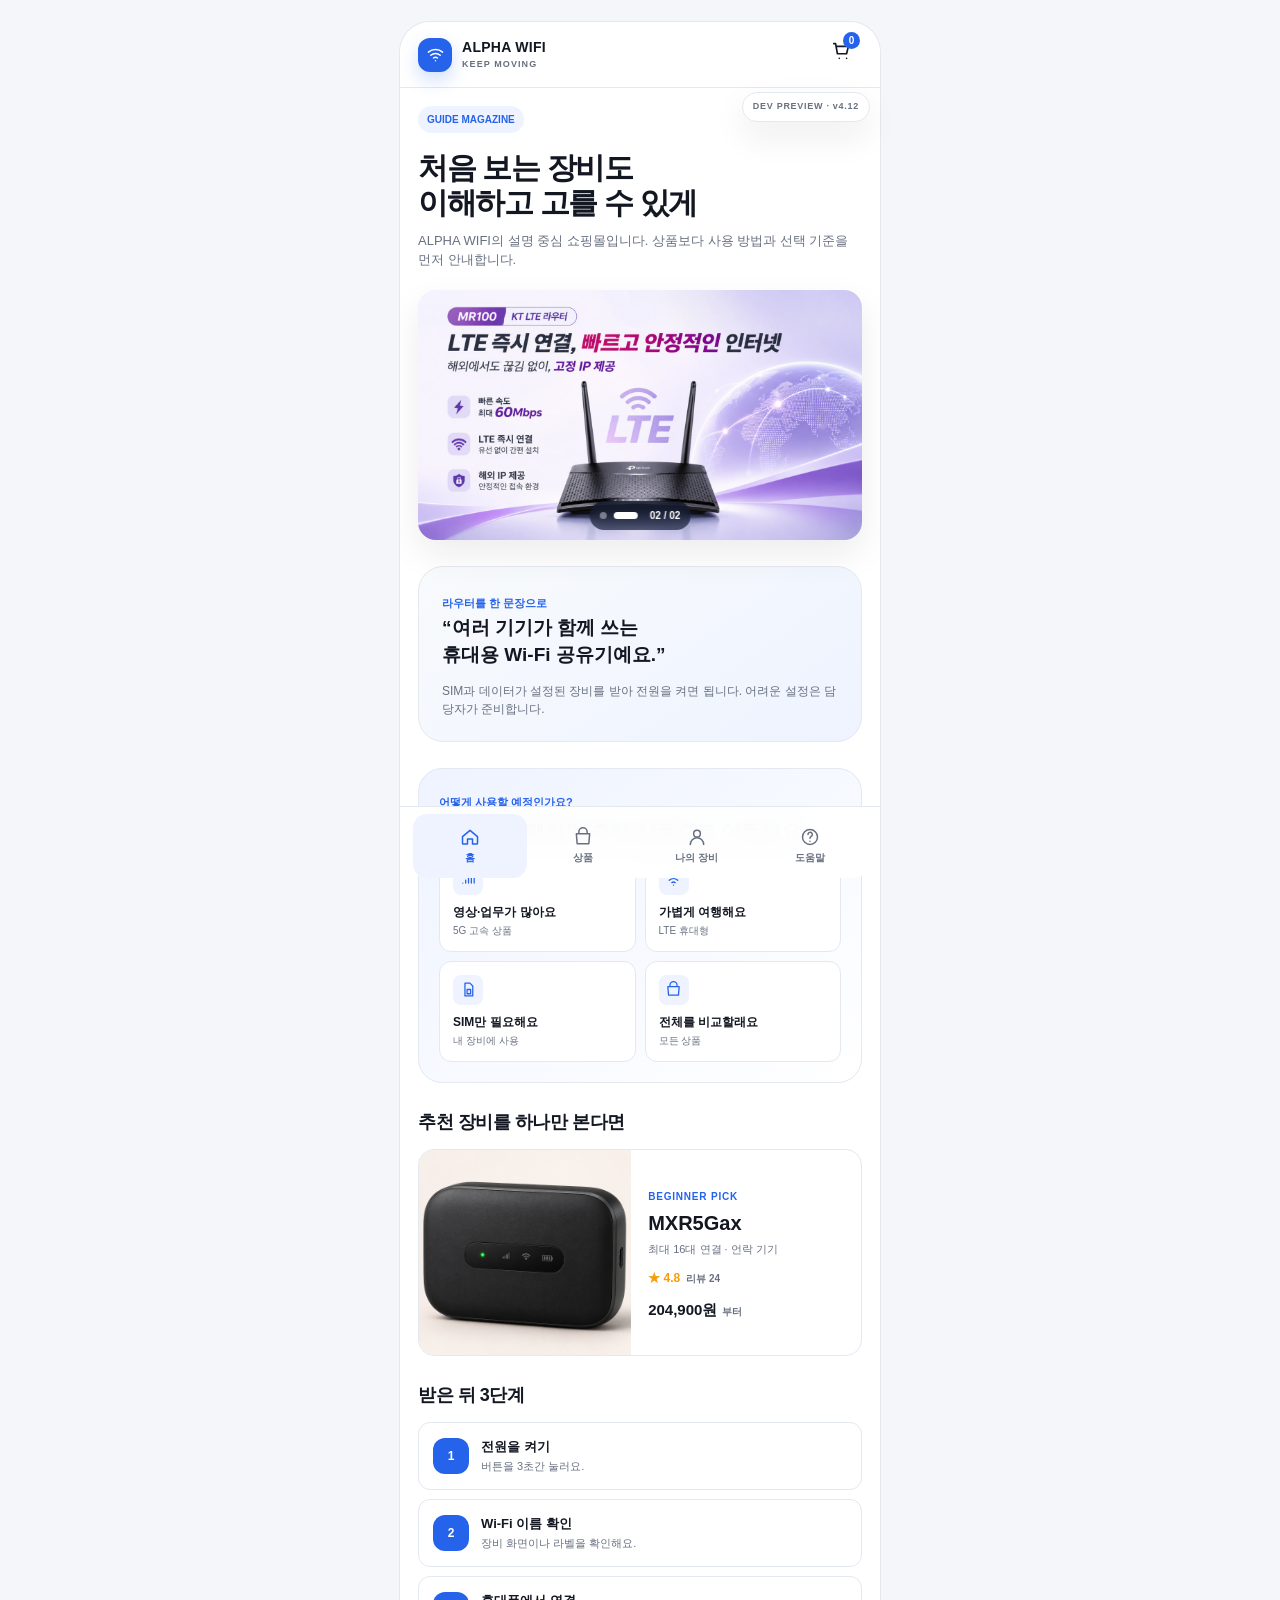
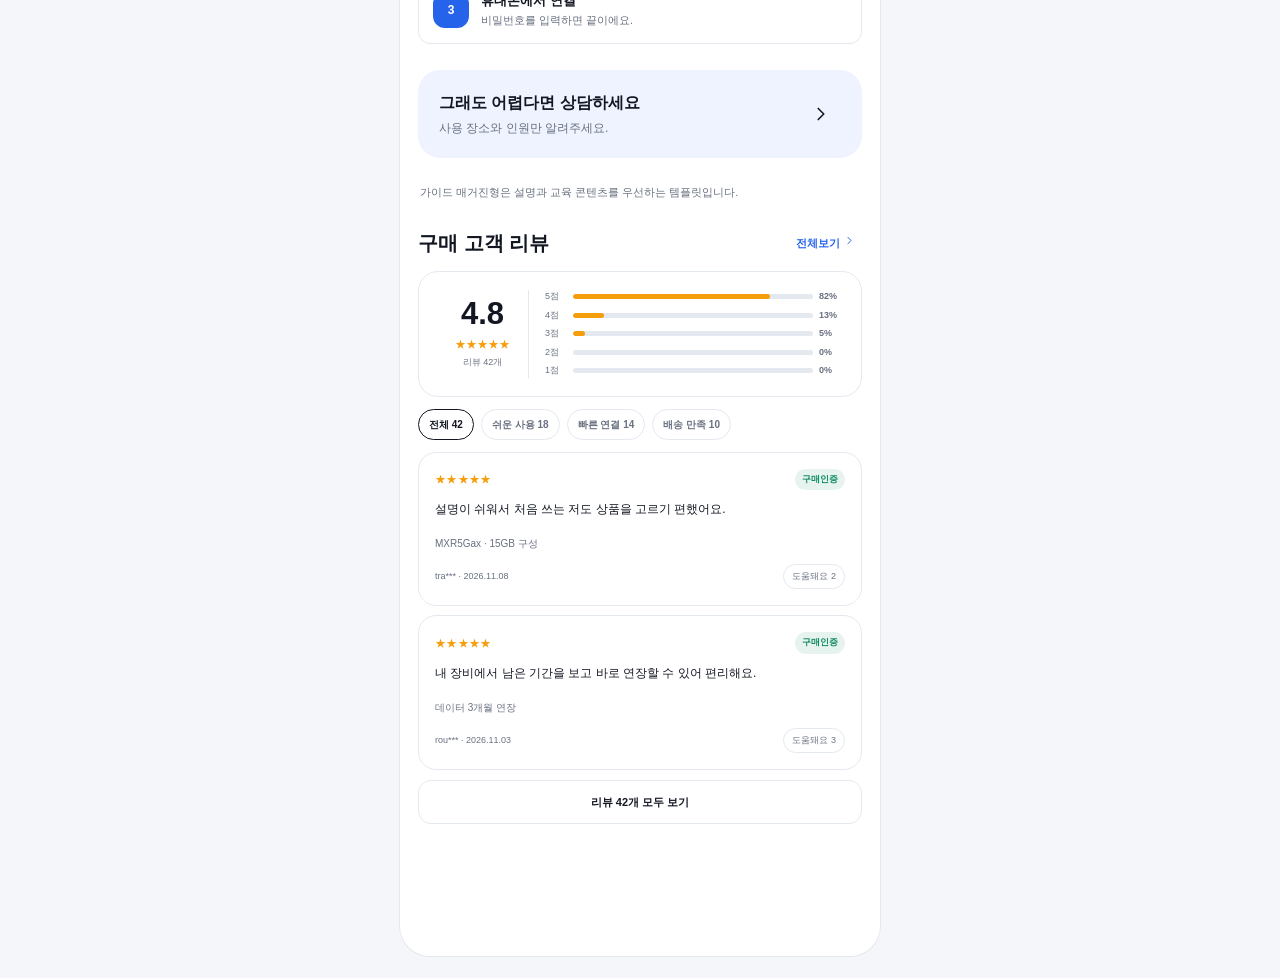
==== commit 7456b956: "v4.12.1" ====
--- a/index.html
+++ b/index.html
@@ -4,7 +4,7 @@
   <meta charset="utf-8">
   <meta name="viewport" content="width=device-width,initial-scale=1,viewport-fit=cover">
   <meta name="theme-color" content="#f6f7fb">
-  <title>Roam WiFi Store — HTML Preview v4.11.0-preview.1</title>
+  <title>Roam WiFi Store — HTML Preview v4.12.1-preview.1</title>
   <style>
     :root{--brand:#2563eb;--brand-rgb:37,99,235;--bg:#f4f6fa;--surface:#fff;--soft:#eef3ff;--text:#131722;--muted:#687080;--line:#e4e8ef;--danger:#dc2626;--success:#0f8a5f;--warning:#a15c00;--shadow:0 14px 34px rgba(20,30,55,.08);--radius:22px;--nav-h:72px;color-scheme:light}
     html[data-theme="dark"]{--bg:#0d1017;--surface:#171b24;--soft:#202737;--text:#f6f7fb;--muted:#a8b0bf;--line:#2a3040;--shadow:0 16px 38px rgba(0,0,0,.28);color-scheme:dark}
@@ -30,7 +30,7 @@
     .list{display:grid;gap:11px}.list-card{border:1px solid var(--line);border-radius:19px;padding:15px;background:var(--surface)}.cart-row{display:grid;grid-template-columns:82px 1fr;gap:13px}.thumb{width:82px;height:82px;border-radius:15px}.cart-copy h3{margin:2px 0 4px;font-size:14px}.cart-copy p{margin:0;color:var(--muted);font-size:11px}.cart-actions{display:flex;align-items:center;justify-content:space-between;margin-top:10px}.mini-qty{display:flex;align-items:center;gap:8px}.mini-qty button{width:28px;height:28px;border:1px solid var(--line);border-radius:8px;background:var(--surface);cursor:pointer}.remove{border:0;background:transparent;color:var(--danger);font-size:11px;cursor:pointer}.summary{position:sticky;bottom:calc(var(--nav-h) + 12px);z-index:8;background:color-mix(in srgb,var(--surface) 94%,transparent);backdrop-filter:blur(14px);border:1px solid var(--line);border-radius:20px;padding:16px;box-shadow:var(--shadow);margin-top:20px}
     .field{margin:0 0 15px}.field label{display:block;font-size:12px;font-weight:800;margin-bottom:7px}.field input,.field textarea{width:100%;border:1px solid var(--line);background:var(--surface);color:var(--text);border-radius:14px;padding:13px 14px}.field textarea{min-height:86px;resize:vertical}.radio-list{display:grid;gap:9px}.radio-card{border:1px solid var(--line);border-radius:16px;padding:13px;display:flex;gap:11px;align-items:flex-start;cursor:pointer}.radio-card:has(input:checked){border-color:var(--brand);background:var(--soft)}.radio-card input{accent-color:var(--brand);margin-top:3px}.radio-card strong{display:block;font-size:13px}.radio-card small{display:block;color:var(--muted);margin-top:2px}.form-section{padding:18px 0;border-bottom:1px solid var(--line)}.form-section h2{font-size:17px;margin:0 0 14px}
     .status-message{min-height:20px;margin:9px 0 0;font-size:12px;color:var(--muted)}.status-message.error{color:var(--danger)}.status-message.success{color:var(--success)}
-    .success-hero{text-align:center;padding:46px 0 24px}.success-icon{width:72px;height:72px;border-radius:50%;display:grid;place-items:center;background:rgba(15,138,95,.12);color:var(--success);margin:0 auto 20px}.success-hero h1{font-size:28px;margin:0 0 8px}.order-code{font-weight:850;color:var(--brand)}
+    .success-hero{text-align:center;padding:46px 0 24px}.success-icon{width:72px;height:72px;border-radius:50%;display:grid;place-items:center;background:rgba(15,138,95,.12);color:var(--success);margin:0 auto 20px}.success-hero h1{font-size:28px;margin:0 0 8px}.order-code{font-weight:850;color:var(--brand)}.payment-guide-card{margin:16px 0;padding:16px;border:1px solid var(--line);border-radius:18px;background:var(--surface);box-shadow:var(--shadow)}.payment-guide-card img{display:block;width:100%;height:auto;max-height:330px;object-fit:contain;border-radius:14px;background:#eef6ff}.payment-guide-card p{margin:12px 2px 0;color:var(--muted);font-size:12px;line-height:1.55}
     .metric-grid{display:grid;grid-template-columns:1fr 1fr;gap:10px}.metric{padding:16px;border:1px solid var(--line);border-radius:18px}.metric span{display:block;color:var(--muted);font-size:11px}.metric strong{font-size:20px;display:block;margin-top:4px}.progress{height:8px;background:var(--line);border-radius:99px;overflow:hidden;margin-top:10px}.progress span{display:block;height:100%;background:var(--brand);border-radius:99px}
     .device-row,.order-row{display:flex;align-items:center;justify-content:space-between;gap:12px;cursor:pointer}.device-row h3,.order-row h3{margin:0;font-size:14px}.device-row p,.order-row p{margin:4px 0 0;color:var(--muted);font-size:11px}.badge{display:inline-flex;align-items:center;border-radius:999px;padding:5px 9px;font-size:10px;font-weight:800;background:var(--soft);color:var(--brand)}.badge.paused{background:rgba(161,92,0,.12);color:var(--warning)}.badge.ended{background:var(--line);color:var(--muted)}
     details{border:1px solid var(--line);border-radius:17px;background:var(--surface);overflow:hidden}details+details{margin-top:9px}summary{cursor:pointer;padding:15px 16px;font-weight:800;font-size:13px;list-style:none;display:flex;justify-content:space-between;gap:12px}summary::-webkit-details-marker{display:none}details p{margin:0;padding:0 16px 16px;color:var(--muted);font-size:12px}.empty{text-align:center;padding:44px 22px;border:1px dashed var(--line);border-radius:22px}.empty svg{color:var(--muted);margin-bottom:12px}.empty h2{font-size:18px;margin:0 0 7px}.empty p{color:var(--muted);font-size:12px;margin:0 0 16px}
@@ -66,6 +66,7 @@
     .spotlight{padding:0 0 20px;border-radius:16px;background:var(--surface);color:var(--text);border:1px solid var(--line);overflow:hidden}.spotlight .product-visual{border-radius:0;margin:0 0 18px;aspect-ratio:1.32}.spotlight>span,.spotlight>h2,.spotlight>p,.spotlight>.rating-line,.spotlight>.product-price,.spotlight>.btn{margin-left:20px!important;margin-right:20px!important}.spotlight h2{font-size:24px;margin-top:6px!important;margin-bottom:6px!important}.spotlight p{color:var(--muted);line-height:1.65}.spotlight .product-price{color:var(--text);font-size:22px}.spotlight .btn{width:calc(100% - 40px)}
     .micro-banner{min-height:170px;padding:25px;display:flex;flex-direction:column;justify-content:flex-end;background:linear-gradient(90deg,rgba(5,10,22,.84),rgba(5,10,22,.28)),url('./assets/hero-travel-router.png') center/cover no-repeat;border-radius:16px}.micro-banner:after{display:none}.micro-banner h3{font-size:21px}.micro-banner p{color:rgba(255,255,255,.82)}
     html[data-theme="dark"] .product-visual{background:#ecebe8}.commerce-source{margin:8px 0 0;color:var(--muted);font-size:9px}
+    .rolling-banner,.hero.rolling-banner,.catalog-banner.rolling-banner,.campaign-hero.rolling-banner{position:relative;display:block;min-height:0!important;aspect-ratio:16/9;padding:0!important;overflow:hidden;border-radius:18px;background:#eaf2fb;isolation:isolate}.rolling-banner:before,.rolling-banner:after{display:none!important}.rolling-viewport{width:100%;height:100%;overflow:hidden}.rolling-track{display:flex;width:100%;height:100%;transform:translate3d(0,0,0);transition:transform .65s cubic-bezier(.22,.72,.28,1);will-change:transform}.rolling-slide{flex:0 0 100%;width:100%;height:100%;margin:0}.rolling-slide img{display:block;width:100%;height:100%;object-fit:cover}.rolling-banner .hero-pager{left:50%!important;right:auto!important;bottom:10px!important;transform:translateX(-50%);padding:7px 10px;border-radius:999px;background:rgba(7,18,38,.58);backdrop-filter:blur(8px);white-space:nowrap}.rolling-banner .hero-count{color:#fff}.promo-home .promo-strip{margin-top:16px}@media(max-width:370px){.rolling-banner,.hero.rolling-banner,.catalog-banner.rolling-banner,.campaign-hero.rolling-banner{min-height:0!important;border-radius:14px}}
   </style>
 </head>
 <body>
@@ -86,7 +87,7 @@
     <button class="nav-item" data-route="#/support" data-testid="nav-support"></button>
   </nav>
   <div class="dev" id="devControl">
-    <button class="dev-toggle" id="devToggle" aria-expanded="false">DEV PREVIEW · v4.11</button>
+    <button class="dev-toggle" id="devToggle" aria-expanded="false">DEV PREVIEW · v4.12</button>
     <div class="dev-panel">
       <label for="tenantSelect">판매점</label><select id="tenantSelect"><option value="alpha">Alpha</option><option value="nova">Nova</option></select>
       <label for="themeSelect">테마</label><select id="themeSelect"><option value="light">Light</option><option value="dark">Dark</option></select>
@@ -104,7 +105,7 @@
       const paths={home:'<path d="M3 11.5 12 4l9 7.5v8a1 1 0 0 1-1 1h-5v-6H9v6H4a1 1 0 0 1-1-1z"/>',shop:'<path d="M4 8h16l-1 12H5L4 8Zm3 0V6a5 5 0 0 1 10 0v2"/>',user:'<circle cx="12" cy="8" r="4"/><path d="M4 21a8 8 0 0 1 16 0"/>',help:'<circle cx="12" cy="12" r="9"/><path d="M9.6 9a2.6 2.6 0 1 1 4.2 2c-1.2.8-1.8 1.4-1.8 2.5M12 17h.01"/>',cart:'<path d="M3 4h2l2 11h10l2-8H6M9 20h.01M17 20h.01"/>',arrow:'<path d="m15 18-6-6 6-6"/>',search:'<circle cx="11" cy="11" r="7"/><path d="m20 20-4-4"/>',check:'<path d="m5 12 4 4L19 6"/>',box:'<path d="m4 7 8-4 8 4-8 4-8-4Zm0 0v10l8 4 8-4V7M12 11v10"/>',bolt:'<path d="M13 2 5 14h6l-1 8 8-12h-6l1-8Z"/>',truck:'<path d="M3 6h11v10H3zM14 10h4l3 3v3h-7M7 19a2 2 0 1 0 0-4 2 2 0 0 0 0 4ZM18 19a2 2 0 1 0 0-4 2 2 0 0 0 0 4Z"/>',message:'<path d="M4 5h16v11H8l-4 4V5Z"/>',signal:'<path d="M4 17h.01M8 17v-4M12 17V9M16 17V5M20 17V2"/>',sim:'<path d="M7 3h7l4 4v14H7zM10 12h5v6h-5z"/>',wifi:'<path d="M3 9a14 14 0 0 1 18 0M6 13a9 9 0 0 1 12 0M9.5 16.5a4 4 0 0 1 5 0M12 20h.01"/>',chevron:'<path d="m9 18 6-6-6-6"/>',calendar:'<rect x="3" y="5" width="18" height="16" rx="2"/><path d="M7 3v4M17 3v4M3 10h18"/>',info:'<circle cx="12" cy="12" r="9"/><path d="M12 11v6M12 7h.01"/>',refresh:'<path d="M20 7v5h-5M4 17v-5h5M18 9a7 7 0 0 0-12-2L4 12M6 15a7 7 0 0 0 12 2l2-5"/>'};
       return `<svg width="${size}" height="${size}" viewBox="0 0 24 24" fill="none" stroke="currentColor" stroke-width="1.8" stroke-linecap="round" stroke-linejoin="round" aria-hidden="true">${paths[name]||paths.info}</svg>`;
     };
-    const tenants={alpha:{name:'ALPHA WIFI',tag:'KEEP MOVING',color:'#2563eb',rgb:'37,99,235',title:'어디서든, 바로 연결',banner:'공항에서 바로 켜고, 원하는 만큼만. 여행자의 연결을 가볍게 시작하세요.',featured:'mxr5gax',payments:['네이버페이','카카오페이','무통장입금','TON 결제','테더(USDT TRC20) 결제']},nova:{name:'NOVA ROUTER',tag:'STAY CONNECTED',color:'#a855f7',rgb:'168,85,247',title:'조용히, 더 멀리 연결',banner:'당신의 다음 도시를 위해 준비된 프리미엄 모바일 네트워크.',featured:'cnr5g500',payments:['네이버페이','카카오페이','무통장입금','TON 결제','테더(USDT TRC20) 결제']}};
+    const tenants={alpha:{name:'ALPHA WIFI',tag:'KEEP MOVING',color:'#2563eb',rgb:'37,99,235',title:'어디서든, 바로 연결',banner:'공항에서 바로 켜고, 원하는 만큼만. 여행자의 연결을 가볍게 시작하세요.',featured:'mxr5gax',payments:['네이버페이','카카오페이','무통장입금','TON 결제','테더(USDT TRC20) 결제'],manualPaymentGuides:{'네이버페이':{accountVisible:false,image:''},'카카오페이':{accountVisible:false,image:''},'무통장입금':{accountVisible:true,image:'./assets/payment-guide-demo.svg'}}},nova:{name:'NOVA ROUTER',tag:'STAY CONNECTED',color:'#a855f7',rgb:'168,85,247',title:'조용히, 더 멀리 연결',banner:'당신의 다음 도시를 위해 준비된 프리미엄 모바일 네트워크.',featured:'cnr5g500',payments:['네이버페이','카카오페이','무통장입금','TON 결제','테더(USDT TRC20) 결제'],manualPaymentGuides:{'네이버페이':{accountVisible:true,image:'./assets/payment-guide-demo.svg'},'카카오페이':{accountVisible:false,image:''},'무통장입금':{accountVisible:false,image:''}}}};
     const products=[
       {id:'mxr5gax',type:'5G',names:{alpha:'MXR5Gax',nova:'MXR5Gax Atelier'},desc:'최대 16대 연결 · 언락 기기',device:189000,image:'product-mxr5gax.png',plans:[['5GB',15900],['15GB',29900],['무제한',49900]]},
       {id:'cnr5g500',type:'5G',names:{alpha:'CNR-5G500',nova:'CNR-5G500 Noir'},desc:'초고속 5G · 대용량 배터리',device:249000,image:'product-cnr5g500.png',plans:[['15GB',29900],['30GB',39900],['무제한',59900]]},
@@ -143,37 +144,45 @@
     function addItem(id,buy=false){const p=product(id),pi=Number(sessionStorage.getItem('preview-plan-'+id)||0),qty=Math.max(1,Number(sessionStorage.getItem('preview-qty-'+id)||1)),plan=p.plans[pi]||p.plans[0],items=cart(),same=items.find(x=>x.productId===id&&x.plan===plan[0]);if(same)same.qty+=qty;else items.push({productId:id,plan:plan[0],planPrice:plan[1],qty});saveCart(items);showToast('장바구니에 담았습니다.');if(buy)go('#/checkout')}
     function cartPage(){const items=cart(),total=items.reduce((s,x)=>{const p=product(x.productId);return s+(p.device+x.planPrice)*x.qty},0);return `<section class="screen">${heading('CART','장바구니',`${tenantCfg().name} 전용 장바구니입니다.`)}${items.length?`<div class="list">${items.map((x,i)=>{const p=product(x.productId);return `<article class="list-card cart-row">${visual(p).replace('product-visual','product-visual thumb')}<div class="cart-copy"><h3>${pname(p)}</h3><p>${x.plan} · ${money(p.device+x.planPrice)}</p><div class="cart-actions"><div class="mini-qty"><button data-cart-qty="-1" data-index="${i}" aria-label="수량 줄이기">−</button><strong>${x.qty}</strong><button data-cart-qty="1" data-index="${i}" aria-label="수량 늘리기">＋</button></div><button class="remove" data-remove="${i}">삭제</button></div></div></article>`}).join('')}</div><div class="summary"><div class="price-line total" style="border:0;margin:0;padding:0 0 14px"><span>상품 총액</span><strong>${money(total)}</strong></div><button class="btn btn-primary btn-block" data-go="#/checkout" data-testid="cart-checkout">주문하기</button></div>`:empty('장바구니가 비어 있어요','원하는 연결 상품을 찾아보세요.','쇼핑하러 가기','#/shop')}</section>`}
     function checkoutDraft(){try{return JSON.parse(sessionStorage.getItem('preview-checkout-draft'))||{delivery:'택배 배송',receiver:'김여행',phone:'010-0000-0000',address:'서울시 중구 시연로 10'}}catch(e){return{delivery:'택배 배송',receiver:'김여행',phone:'010-0000-0000',address:'서울시 중구 시연로 10'}}}
-    const paymentDescription=x=>x==='TON 결제'?'판매자 TON 지갑으로 결제 · 온체인 확인':x.includes('USDT')?'TRC20 전용 모듈 · 주소/금액/QR · solidified 확인':'Telegram 상담 채팅에서 결제정보 안내 · 판매자 수동 확인';
+    const manualPayments=['네이버페이','카카오페이','무통장입금'];
+    const manualPaymentGuide=x=>tenantCfg().manualPaymentGuides?.[x]||{accountVisible:false,image:''};
+    const paymentDescription=x=>x==='TON 결제'?'판매자 TON 지갑으로 결제 · 온체인 확인':x.includes('USDT')?'TRC20 전용 모듈 · 주소/금액/QR · solidified 확인':manualPaymentGuide(x).accountVisible?'주문완료 후 결제 안내 이미지 제공 · 판매자 수동 확인':'주문완료 후 상담채팅에서 결제정보 안내 · 판매자 수동 확인';
     function allowedPayments(){return tenantCfg().payments}
-    function paymentPolicy(){return '<div class="info-card"><span class="mini-icon">'+svg('info')+'</span><strong>판매자별 결제</strong><p>TON·USDT는 현재 판매자의 수령 지갑으로 직접 결제합니다. 네이버페이·카카오페이·무통장입금은 선택 후 Telegram 상담 채팅에서 결제정보를 안내합니다.</p></div>'}
+    function paymentPolicy(){return '<div class="info-card"><span class="mini-icon">'+svg('info')+'</span><strong>판매자별 결제</strong><p>TON·USDT는 현재 판매자의 수령 지갑으로 결제합니다. 수동 결제는 판매자 설정에 따라 주문완료 화면에서 결제 안내 이미지를 보거나 상담채팅으로 이동합니다.</p></div>'}
     function checkout(){const items=cart(),subtotal=items.reduce((s,x)=>s+(product(x.productId).device+x.planPrice)*x.qty,0),draft=checkoutDraft(),delivery=draft.delivery,fees={'택배 배송':0,'오늘 바로':3000,'공항 터미널 수령':0},fee=fees[delivery]??0,payments=allowedPayments();if(!items.length)return `<section class="screen">${heading('CHECKOUT','배송·결제')}${empty('주문할 상품이 없어요','장바구니에 상품을 먼저 담아주세요.','상품 보러 가기','#/shop')}</section>`;return `<section class="screen"><button class="back" data-back>${svg('arrow')} 뒤로</button>${heading('CHECKOUT','배송·결제',tenantCfg().name)}${paymentPolicy()}<form id="checkoutForm" novalidate><section class="form-section"><h2>배송 방식</h2><div class="radio-list">${[['택배 배송','1–2일 / 배송비 0원'],['오늘 바로','서울 지역 / 배송비 3,000원'],['공항 터미널 수령','인천공항 T1 / 배송비 0원']].map(x=>`<label class="radio-card"><input type="radio" name="delivery" value="${x[0]}" ${delivery===x[0]?'checked':''}><span><strong>${x[0]}</strong><small>${x[1]}</small></span></label>`).join('')}</div></section><section class="form-section"><h2>수령 정보</h2><div class="field"><label for="receiver">이름</label><input id="receiver" name="receiver" autocomplete="name" required></div><div class="field"><label for="phone">연락처</label><input id="phone" name="phone" inputmode="tel" autocomplete="tel" required></div><div class="field"><label for="address">주소 또는 수령 장소</label><textarea id="address" name="address" required></textarea></div></section><section class="form-section"><h2>결제수단</h2><div class="radio-list">${payments.map((x,i)=>`<label class="radio-card"><input type="radio" name="payment" value="${x}" ${i===0?'checked':''}><span><strong>${x}</strong><small>${paymentDescription(x)}</small></span></label>`).join('')}</div></section><div class="price-box"><div class="price-line"><span>상품 금액</span><strong>${money(subtotal)}</strong></div><div class="price-line"><span>배송비</span><strong>${money(fee)}</strong></div><div class="price-line total"><span>최종 합계</span><strong>${money(subtotal+fee)}</strong></div></div><button class="btn btn-primary btn-block" type="submit" data-testid="place-order">결제 요청 계속하기</button><p class="notice">주문 시 <button type="button" class="text-link" data-go="#/terms">이용약관</button>과 <button type="button" class="text-link" data-go="#/privacy">개인정보처리방침</button>에 동의한 것으로 처리되는 것이 아니라, 실제 개발에서는 필수 동의 체크와 문서 버전을 기록합니다.</p><p class="status-message" id="checkoutStatus" role="status"></p></form></section>`}
-    function complete(id){const all=orders(),o=all.find(x=>x.id===id);if(!o)return `<section class="screen">${heading('ORDER','주문 정보를 찾을 수 없어요')}${empty('시연 주문이 없어요','판매점이 변경됐거나 주문번호가 올바르지 않습니다.','홈으로','#/')}</section>`;const pending=o.paymentStatus!=='결제완료',title=o.paymentStatus==='결제대기'?'상담 결제요청이 접수됐어요':o.paymentStatus==='확인중'?'입금을 확인하고 있어요':'주문이 완료됐어요';return `<section class="screen"><div class="success-hero"><div class="success-icon">${svg(pending?'refresh':'check',38)}</div><h1>${title}</h1><p class="page-desc">시연 주문번호 <span class="order-code">${o.id}</span></p></div><div class="list">${o.items.map(x=>{const p=product(x.productId);return `<div class="list-card order-row"><div><h3>${pname(p)}</h3><p>${x.plan} · ${x.qty}개</p></div><strong>${money((p.device+x.planPrice)*x.qty)}</strong></div>`}).join('')}</div><div class="price-box"><div class="price-line"><span>결제수단</span><strong>${o.payment}</strong></div><div class="price-line"><span>결제상태</span><strong>${o.paymentStatus}</strong></div><div class="price-line total"><span>합계</span><strong>${money(o.total)}</strong></div></div><div class="button-row"><button class="btn btn-secondary" data-go="#/my/orders">주문 내역</button><button class="btn btn-primary" data-go="#/">홈으로</button></div><p class="notice">${pending?'결제완료 전에는 신규 주문·재고·충전요청이 생성되지 않습니다.':'결제완료 이벤트는 한 번만 처리됩니다.'} 이 화면은 실제 결제가 없는 프리뷰입니다.</p></section>`}
+    function complete(id){const all=orders(),o=all.find(x=>x.id===id);if(!o)return `<section class="screen">${heading('ORDER','주문 정보를 찾을 수 없어요')}${empty('시연 주문이 없어요','판매점이 변경됐거나 주문번호가 올바르지 않습니다.','홈으로','#/')}</section>`;const pending=o.paymentStatus!=='결제완료',manual=manualPayments.includes(o.payment),guide=manualPaymentGuide(o.payment),accountVisible=manual&&(o.accountVisible??guide.accountVisible),accountImage=o.accountImage||guide.image,title=manual?(accountVisible?'결제 안내를 확인해주세요':'상담 결제요청이 접수됐어요'):o.paymentStatus==='확인중'?'입금을 확인하고 있어요':'주문이 완료됐어요',guideBlock=accountVisible?`<section class="payment-guide-card"><div class="section-head"><h2 class="section-title">${o.payment} 결제 안내</h2></div><img src="${accountImage}" alt="${o.payment} 결제 안내 이미지"><p>판매자가 등록한 결제 안내 이미지입니다. 입금 후 판매자 확인이 완료될 때까지 결제대기로 표시됩니다.</p></section>`:'',nextButton=manual&&!accountVisible?'<button class="btn btn-primary" data-go="#/support">채팅상담으로 이동</button>':'<button class="btn btn-primary" data-go="#/">홈으로</button>';return `<section class="screen"><div class="success-hero"><div class="success-icon">${svg(pending?'refresh':'check',38)}</div><h1>${title}</h1><p class="page-desc">시연 주문번호 <span class="order-code">${o.id}</span></p></div><div class="list">${o.items.map(x=>{const p=product(x.productId);return `<div class="list-card order-row"><div><h3>${pname(p)}</h3><p>${x.plan} · ${x.qty}개</p></div><strong>${money((p.device+x.planPrice)*x.qty)}</strong></div>`}).join('')}</div><div class="price-box"><div class="price-line"><span>결제수단</span><strong>${o.payment}</strong></div><div class="price-line"><span>결제상태</span><strong>${o.paymentStatus}</strong></div><div class="price-line total"><span>합계</span><strong>${money(o.total)}</strong></div></div>${guideBlock}<div class="button-row"><button class="btn btn-secondary" data-go="#/my/orders">주문 내역</button>${nextButton}</div><p class="notice">${pending?'결제완료 전에는 신규 주문·재고·충전요청이 생성되지 않습니다.':'결제완료 이벤트는 한 번만 처리됩니다.'} 이 화면은 실제 결제가 없는 프리뷰입니다.</p></section>`}
     function my(){const expiry=new Date(Date.now()+12*86400000).toLocaleDateString('ko-KR',{month:'long',day:'numeric'}),count=demoOrders.length+orders().length;return `<section class="screen">${heading('MY ROAM','안녕하세요, 여행자님','현재 이용 정보는 기능 시연을 위한 샘플입니다.')}<section class="list-card"><div class="device-row" data-go="#/my/devices/mxr5gax"><div><span class="badge">사용 중</span><h2 style="font-size:20px;margin:10px 0 3px">MXR5Gax</h2><p>현재 플랜 15GB · ${expiry} 만료</p></div>${svg('chevron')}</div><div class="progress"><span style="width:21%"></span></div><p class="notice">3.2GB / 15GB 남음 · 12일 남음</p></section><section class="section metric-grid"><div class="metric"><span>시연 주문</span><strong>${count}건</strong></div><div class="metric"><span>남은 기간</span><strong>12일</strong></div></section><section class="section"><div class="section-head"><h2 class="section-title">빠른 메뉴</h2></div><div class="list"><button class="list-card device-row" data-go="#/my/orders"><span><strong>주문 내역</strong><p>모의 주문과 배송 상태 확인</p></span>${svg('chevron')}</button><button class="list-card device-row" data-go="#/my/devices"><span><strong>내 기기</strong><p>기기 상태와 데이터 관리</p></span>${svg('chevron')}</button></div></section><p class="notice">기기, 데이터 잔량, 만료일은 실제 계정 정보가 아닌 샘플입니다.</p></section>`}
     function orderList(){const filter=sessionStorage.getItem('preview-order-filter')||'전체',user=orders().map(o=>({id:o.id,productId:o.items[0].productId,name:pname(product(o.items[0].productId)),total:o.total,status:'완료',date:'방금 생성'})),all=[...user,...demoOrders],rows=all.filter(o=>filter==='전체'||o.status===filter);return `<section class="screen"><button class="back" data-back>${svg('arrow')} MY</button>${heading('MY ORDERS','주문 내역','실제 주문 API를 호출하지 않는 시연 데이터입니다.')}<div class="filters" style="margin-bottom:15px">${['전체','배송 중','완료'].map(x=>`<button class="chip ${filter===x?'active':''}" data-order-filter="${x}">${x}</button>`).join('')}</div>${rows.length?`<div class="list">${rows.map((o,i)=>`<article class="list-card order-row" data-order-expand="${i}" tabindex="0"><div><span class="badge ${o.status==='배송 중'?'paused':''}">${o.status}</span><h3 style="margin-top:8px">${o.name}</h3><p>${o.id} · ${o.date}</p><div class="hidden order-extra"><p style="margin-top:8px">시연 주문 요약 · ${money(o.total)}</p></div></div><strong>${money(o.total)}</strong></article>`).join('')}</div>`:empty('해당 주문이 없어요','다른 상태 필터를 선택해보세요.','전체 주문 보기','#/my/orders')}</section>`}
     function deviceList(){return `<section class="screen"><button class="back" data-back>${svg('arrow')} MY</button>${heading('MY DEVICES','내 기기','기기 식별번호와 상태는 시연용 샘플입니다.')}<div class="list">${devices.map(d=>`<article class="list-card device-row" data-go="#/my/devices/${d.id}" tabindex="0"><div><span class="badge ${d.cls}">${d.status}</span><h3 style="margin-top:8px">${pname(product(d.id))}</h3><p>${d.serial}</p></div>${svg('chevron')}</article>`).join('')}</div></section>`}
     function deviceDetail(id){const d=devices.find(x=>x.id===id),p=product(id);if(!d||!p)return `<section class="screen">${empty('기기를 찾을 수 없어요','샘플 기기 목록에서 다시 선택하세요.','내 기기로','#/my/devices')}</section>`;const expiry=new Date(Date.now()+12*86400000).toLocaleDateString('ko-KR',{year:'numeric',month:'long',day:'numeric'});return `<section class="screen"><button class="back" data-back>${svg('arrow')} 내 기기</button>${visual(p,true)}<span class="badge ${d.cls}" style="margin-top:20px">${d.status}</span><h1 class="detail-title">${pname(p)}</h1><p class="detail-desc">샘플 식별번호 ${d.serial}</p><section class="section metric-grid"><div class="metric"><span>현재 플랜</span><strong>15GB</strong></div><div class="metric"><span>남은 데이터</span><strong>3.2GB</strong></div></section><div class="list-card"><div class="price-line"><span>만료일</span><strong>${expiry}</strong></div><div class="progress"><span style="width:21%"></span></div></div><div class="section button-row"><button class="btn btn-primary" data-go="#/my/recharge/${id}">데이터 충전하기</button><button class="btn btn-secondary" data-sim-reissue>SIM 재발급 신청</button></div><p class="notice">실제 기기 조회나 통신사 처리는 수행하지 않습니다.</p></section>`}
-    function recharge(id){const p=product(id);if(!p)return `<section class="screen">${empty('기기를 찾을 수 없어요','','내 기기로','#/my/devices')}</section>`;const selected=Number(sessionStorage.getItem('preview-recharge')||0),plans=[['1개월',15900],['3개월',29900],['6개월',49900]],plan=plans[selected],payments=allowedPayments();return `<section class="screen"><button class="back" data-back>${svg('arrow')} 기기 상세</button>${heading('RECHARGE','데이터 충전',`${pname(p)}에 이어 쓸 기간을 선택하세요.`)}${paymentPolicy()}<div class="plan-list">${plans.map((x,i)=>`<button class="plan ${selected===i?'active':''}" data-recharge-plan="${i}"><span>${x[0]}</span><strong>${money(x[1])}</strong></button>`).join('')}</div><section class="form-section"><h2>결제수단</h2><div class="radio-list">${payments.map((x,i)=>`<label class="radio-card"><input type="radio" name="rechargePayment" value="${x}" ${i===0?'checked':''}><span><strong>${x}</strong><small>${paymentDescription(x)}</small></span></label>`).join('')}</div></section><div class="price-box"><div class="price-line total" style="border:0;margin:0;padding:0"><span>시연용 기간 총액</span><strong>${money(plan[1])}</strong></div></div><button class="btn btn-primary btn-block" data-recharge-submit data-testid="recharge-submit">결제 요청 후 이어쓰기</button><p class="status-message" id="rechargeStatus" role="status"></p><p class="notice">결제완료 이벤트가 확인된 뒤에만 충전요청이 한 번 생성됩니다. 실제 충전이나 결제는 진행되지 않습니다.</p></section>`}
+    function recharge(id){const p=product(id);if(!p)return `<section class="screen">${empty('기기를 찾을 수 없어요','','내 기기로','#/my/devices')}</section>`;const selected=Number(sessionStorage.getItem('preview-recharge')||0),plans=[['1개월',15900],['3개월',29900],['6개월',49900]],plan=plans[selected],payments=allowedPayments();return `<section class="screen"><button class="back" data-back>${svg('arrow')} 기기 상세</button>${heading('RECHARGE','데이터 충전',`${pname(p)}에 이어 쓸 기간을 선택하세요.`)}${paymentPolicy()}<div class="plan-list">${plans.map((x,i)=>`<button class="plan ${selected===i?'active':''}" data-recharge-plan="${i}"><span>${x[0]}</span><strong>${money(x[1])}</strong></button>`).join('')}</div><section class="form-section"><h2>결제수단</h2><div class="radio-list">${payments.map((x,i)=>`<label class="radio-card"><input type="radio" name="rechargePayment" value="${x}" ${i===0?'checked':''}><span><strong>${x}</strong><small>${paymentDescription(x)}</small></span></label>`).join('')}</div></section><div class="price-box"><div class="price-line total" style="border:0;margin:0;padding:0"><span>시연용 기간 총액</span><strong>${money(plan[1])}</strong></div></div><button class="btn btn-primary btn-block" data-recharge-submit data-testid="recharge-submit">결제 요청 후 이어쓰기</button><p class="status-message" id="rechargeStatus" role="status"></p><div id="rechargePaymentResult"></div><p class="notice">결제완료 이벤트가 확인된 뒤에만 충전요청이 한 번 생성됩니다. 실제 충전이나 결제는 진행되지 않습니다.</p></section>`}
     function accordions(title,desc,items){return `<section class="screen"><button class="back" data-back>${svg('arrow')} 뒤로</button>${heading('HELP',title,desc)}<div>${items.map((x,i)=>`<details><summary>${x[0]} <span>${svg('chevron',16)}</span></summary><p>${x[1]}</p></details>`).join('')}</div><section class="section button-row"><button class="btn btn-secondary" data-go="#/guide">사용 가이드</button><button class="btn btn-primary" data-go="#/support">고객 지원</button></section></section>`}
     function policyPage(kind){const privacy=kind==='privacy';return `<section class="screen"><button class="back" data-back>${svg('arrow')} 뒤로</button>${heading('POLICY',privacy?'개인정보처리방침':'이용약관',`현재 공개 버전 · ${privacy?'v1.0':'v1.1'} · 시행일 2026-10-01`)}<section class="section"><h2>${privacy?'수집·이용 안내':'제1조 목적'}</h2><p>${privacy?'고객계정, 주문, 결제 및 서비스 제공에 필요한 정보의 처리 목적과 보유기간을 안내합니다.':'본 약관은 쇼핑몰 이용조건, 주문·결제, 취소·환불과 고객의 권리·의무를 정합니다.'}</p><h2>${privacy?'고객의 권리':'주문과 결제'}</h2><p>${privacy?'고객은 자신의 정보 조회·정정·삭제를 요청할 수 있으며 문의는 Telegram 상담을 통해 접수합니다.':'결제수단별 처리상태와 취소·환불 절차는 주문 화면 및 공지에서 안내합니다.'}</p></section><p class="notice">프리뷰용 샘플 문서이며 실제 운영 전 법률 검토를 거친 최종 문서가 필요합니다.</p></section>`}
     function support(){return `<section class="screen">${heading('SUPPORT','도움이 필요하신가요?','주문·배송·결제에 관한 안내입니다.')}<section class="support-card"><div><span class="product-type">TELEGRAM</span><h3>상담 시작</h3><p>매일 09:00–22:00 KST</p></div><button class="btn btn-primary" data-contact>상담 안내</button></section><section class="section"><div class="list"><button class="list-card device-row" data-go="#/notices"><span><strong>공지사항</strong><p>배송·운영 안내</p></span>${svg('chevron')}</button><button class="list-card device-row" data-go="#/faq"><span><strong>자주 묻는 질문</strong><p>상품·배송·결제·환불 안내</p></span>${svg('chevron')}</button><button class="list-card device-row" data-go="#/guide"><span><strong>사용 가이드</strong><p>전원, 연결, 데이터 충전 방법</p></span>${svg('chevron')}</button><button class="list-card device-row" data-go="#/terms"><span><strong>이용약관</strong><p>서비스 이용조건과 주문·환불 정책</p></span>${svg('chevron')}</button><button class="list-card device-row" data-go="#/privacy"><span><strong>개인정보처리방침</strong><p>정보 처리 목적과 고객 권리</p></span>${svg('chevron')}</button></div></section><div class="info-card"><span class="mini-icon">${svg('info')}</span><strong>프리뷰 안내</strong><p>실제 상담 계정, 주문 API, 결제, 배송 및 개통 기능은 연결되어 있지 않습니다.</p></div></section>`}
     function storefrontHome(){const t=tenantCfg(),p=product(t.featured),slides=[{kicker:'라우터를 몰라도 괜찮아요',title:'휴대용 Wi-Fi,<br>쉽게 시작하세요',desc:'전원을 켜고 Wi-Fi에 연결하면 여러 기기에서 데이터를 함께 사용할 수 있어요.',cta:'30초 사용법 보기',route:'#/guide'},{kicker:'장비와 데이터를 한 번에',title:'내 상황에 맞는<br>구성만 골라요',desc:'여행·출장·업무 목적과 사용 인원에 맞춰 장비와 데이터 구성을 선택하세요.',cta:'상품 비교하기',route:'#/shop'},{kicker:'사용 중에도 간편하게',title:'나의 장비에서<br>기간을 바로 연장',desc:'배송·개통이 완료된 장비는 나의 장비에 표시되고 필요한 기간만큼 충전할 수 있어요.',cta:'나의 장비 보기',route:'#/my'}],s=slides[heroSlide%slides.length],templateName={guide:'가이드 매거진형',catalog:'상품 카탈로그형',promo:'프로모션 캠페인형'}[template],hero=`<section class="hero" data-slide="${heroSlide}"><span class="hero-device" aria-hidden="true"></span><div class="hero-content"><span class="hero-kicker">${svg(heroSlide===2?'refresh':'wifi',14)} ${s.kicker}</span><h1>${s.title}</h1><p>${s.desc}</p><div class="hero-actions"><button class="btn" data-go="${s.route}">${s.cta}</button><button class="btn btn-quiet" data-go="#/support">상담하기</button></div></div><div class="hero-pager">${slides.map((x,i)=>`<button class="hero-dot ${i===heroSlide?'active':''}" data-hero-slide="${i}" aria-label="${i+1}번 배너 보기"></button>`).join('')}<span class="hero-count">0${heroSlide+1} / 03</span></div></section>`,finder=`<section class="section beginner-guide"><span class="guide-label">처음이신가요?</span><h2>사용 목적만 고르면<br>알맞은 상품을 보여드려요</h2><p>복잡한 모델명보다 사용 인원과 데이터 이용 방식으로 선택하세요.</p><div class="need-grid"><button class="need-card" data-shop-filter="5G"><span>${svg('signal',17)}</span><strong>영상·업무용</strong><small>빠른 5G 추천</small></button><button class="need-card" data-shop-filter="LTE"><span>${svg('wifi',17)}</span><strong>가벼운 여행용</strong><small>휴대성과 사용시간</small></button><button class="need-card" data-shop-filter="SIM"><span>${svg('sim',17)}</span><strong>내 기기에 SIM만</strong><small>장비 없이 데이터만</small></button><button class="need-card" data-shop-filter="ALL"><span>${svg('shop',17)}</span><strong>전체 비교하기</strong><small>모든 상품 한눈에</small></button></div></section>`,featured=`<section class="section"><div class="section-head"><h2 class="section-title">처음 쓰는 분 추천</h2><button class="text-link" data-go="#/shop">더 보기</button></div><article class="featured" data-product="${p.id}" tabindex="0" role="link">${visual(p)}<div class="featured-copy"><span class="product-type">${p.type} · BEGINNER PICK</span><h3 class="product-name">${pname(p)}</h3><p class="product-desc">${p.desc}</p><div class="rating-line">★ 4.8 <small>프리뷰 리뷰 24</small></div><div class="product-price">${money(p.device+p.plans[0][1])} <small>부터</small></div></div></article></section>`,steps=`<section class="section"><div class="section-head"><h2 class="section-title">라우터는 이렇게 사용해요</h2></div><div class="steps"><div class="step"><span class="step-num">01</span><div><strong>장비와 데이터 선택</strong><p>사용 기간과 인원에 맞는 구성을 고릅니다.</p></div></div><div class="step"><span class="step-num">02</span><div><strong>담당자가 설정 후 배송</strong><p>주문을 확인하고 사용할 수 있게 준비합니다.</p></div></div><div class="step"><span class="step-num">03</span><div><strong>전원을 켜고 Wi-Fi 연결</strong><p>휴대폰과 노트북에서 함께 사용할 수 있습니다.</p></div></div></div></section>`,banner=`<section class="section micro-banner"><span>SELLER BANNER · 관리자 설정 영역</span><h3>여행 전날도 어렵지 않게</h3><p>판매자가 관리자에서 배너 이미지, 안내 문구, 연결 페이지와 노출 기간을 설정합니다.</p></section>`,categories=`<section class="section"><div class="section-head"><h2 class="section-title">상품 유형</h2><button class="text-link" data-shop-filter="ALL">전체 보기</button></div><div class="category-grid"><button class="category" data-shop-filter="5G"><span class="category-icon">${svg('signal')}</span><strong>5G</strong></button><button class="category" data-shop-filter="LTE"><span class="category-icon">${svg('wifi')}</span><strong>LTE</strong></button><button class="category" data-shop-filter="SIM"><span class="category-icon">${svg('sim')}</span><strong>SIM</strong></button><button class="category" data-shop-filter="ALL"><span class="category-icon">${svg('shop')}</span><strong>전체</strong></button></div></section>`,reviews=`<section class="section"><div class="section-head"><h2 class="section-title">구매 고객 한 줄 리뷰</h2><button class="text-link" data-go="#/reviews">전체 리뷰</button></div><div class="review-card"><span class="stars">★★★★★</span><p>“${previewReviews[0].text}”</p><small>${previewReviews[0].author}</small></div></section>`,trust=`<section class="section"><div class="trust-row"><div class="trust-item"><span>${svg('message',20)}</span><strong>상담 지원</strong></div><div class="trust-item"><span>${svg('truck',20)}</span><strong>배송 조회</strong></div><div class="trust-item"><span>${svg('refresh',20)}</span><strong>간편 연장</strong></div></div></section>`,support=`<section class="section support-card"><div><h3>무엇을 골라야 할지 모르겠나요?</h3><p>사용 목적을 알려주시면 선택을 도와드려요.</p></div><button class="icon-btn" data-go="#/support" aria-label="고객 지원 보기">${svg('chevron')}</button></section>`,order=template==='catalog'?[hero,categories,featured,finder,banner,steps,reviews,trust,support]:template==='promo'?[hero,banner,featured,finder,categories,reviews,steps,trust,support]:[hero,finder,steps,featured,banner,categories,reviews,trust,support];return `<section class="screen ${template}">${heading('TELEGRAM MINI APP',`처음 보는 장비도 쉽게`,`${t.name}에서 필요한 연결을 이해하고 준비하세요.`)}<span class="template-note">● DEV PREVIEW · ${templateName}</span>${order.join('')}<p class="notice">상품, 리뷰, 가격과 운영 문구는 모두 디자인 검토를 위한 목업 데이터입니다.</p></section>`}
     home=storefrontHome;
-    function currentSlides(){return [{kicker:'ROUTER GUIDE',title:'휴대용 Wi-Fi,<br>쉽게 시작하세요',desc:'전원을 켜고 연결하면 휴대폰·노트북에서 데이터를 함께 사용할 수 있어요.',cta:'사용법 보기',route:'#/guide'},{kicker:'CHOOSE EASY',title:'사용 인원에 맞게<br>구성만 고르세요',desc:'복잡한 통신 용어 대신 이용 목적과 데이터 사용량으로 비교합니다.',cta:'상품 비교',route:'#/shop'},{kicker:'MY DEVICE',title:'사용 중에도<br>기간을 바로 연장',desc:'등록된 나의 장비에서 만료일을 확인하고 필요한 기간을 충전하세요.',cta:'나의 장비',route:'#/my'}]}
-    function slidePager(){return `<div class="hero-pager">${currentSlides().map((x,i)=>`<button class="hero-dot ${i===heroSlide?'active':''}" data-hero-slide="${i}" aria-label="${i+1}번 배너 보기"></button>`).join('')}<span class="hero-count">0${heroSlide+1} / 03</span></div>`}
+    function currentSlides(){return [{image:'./assets/mr100-banner-blue.png',alt:'MR100 KT LTE 라우터, LTE 즉시 연결과 해외 IP 제공 안내'},{image:'./assets/mr100-banner-purple.png',alt:'MR100 KT LTE 라우터, 빠르고 안정적인 인터넷과 고정 IP 제공 안내'}]}
+    function slidePager(){const slides=currentSlides();return `<div class="hero-pager">${slides.map((x,i)=>`<button class="hero-dot ${i===heroSlide?'active':''}" data-hero-slide="${i}" aria-label="${i+1}번 배너 보기" aria-current="${i===heroSlide?'true':'false'}"></button>`).join('')}<span class="hero-count">0${heroSlide+1} / 0${slides.length}</span></div>`}
+    function rollingBanner(className){const slides=currentSlides();return `<section class="${className} rolling-banner" data-rolling-banner data-slide="${heroSlide}" role="region" aria-roledescription="carousel" aria-label="MR100 상품 안내 배너"><div class="rolling-viewport"><div class="rolling-track" style="transform:translate3d(-${heroSlide*100}%,0,0)">${slides.map(x=>`<figure class="rolling-slide"><img src="${x.image}" alt="${x.alt}"></figure>`).join('')}</div></div>${slidePager()}</section>`}
+    function setHeroSlide(next){const slides=currentSlides();heroSlide=(Number(next)+slides.length)%slides.length;const banner=app.querySelector('[data-rolling-banner]');if(!banner)return;banner.dataset.slide=String(heroSlide);const track=banner.querySelector('.rolling-track');if(track)track.style.transform=`translate3d(-${heroSlide*100}%,0,0)`;banner.querySelectorAll('[data-hero-slide]').forEach((dot,i)=>{dot.classList.toggle('active',i===heroSlide);dot.setAttribute('aria-current',i===heroSlide?'true':'false')});const count=banner.querySelector('.hero-count');if(count)count.textContent=`0${heroSlide+1} / 0${slides.length}`}
     function guideLayout(){const t=tenantCfg(),p=product(t.featured),s=currentSlides()[heroSlide];return `<section class="screen guide-home"><span class="layout-label">GUIDE MAGAZINE</span><h1 class="guide-lead">처음 보는 장비도<br>이해하고 고를 수 있게</h1><p class="guide-intro">${t.name}의 설명 중심 쇼핑몰입니다. 상품보다 사용 방법과 선택 기준을 먼저 안내합니다.</p><section class="hero" data-slide="${heroSlide}"><span class="hero-device" aria-hidden="true"></span><div class="hero-content"><span class="hero-kicker">${s.kicker}</span><h1>${s.title}</h1><p>${s.desc}</p><div class="hero-actions"><button class="btn" data-go="${s.route}">${s.cta}</button><button class="btn btn-quiet" data-go="#/support">상담하기</button></div></div>${slidePager()}</section><section class="section editorial-card"><span class="guide-label">라우터를 한 문장으로</span><blockquote>“여러 기기가 함께 쓰는<br>휴대용 Wi-Fi 공유기예요.”</blockquote><p>SIM과 데이터가 설정된 장비를 받아 전원을 켜면 됩니다. 어려운 설정은 담당자가 준비합니다.</p></section><section class="section beginner-guide"><span class="guide-label">어떻게 사용할 예정인가요?</span><h2>목적을 선택하면 추천 상품으로 이동해요</h2><div class="need-grid"><button class="need-card" data-shop-filter="5G"><span>${svg('signal',17)}</span><strong>영상·업무가 많아요</strong><small>5G 고속 상품</small></button><button class="need-card" data-shop-filter="LTE"><span>${svg('wifi',17)}</span><strong>가볍게 여행해요</strong><small>LTE 휴대형</small></button><button class="need-card" data-shop-filter="SIM"><span>${svg('sim',17)}</span><strong>SIM만 필요해요</strong><small>내 장비에 사용</small></button><button class="need-card" data-shop-filter="ALL"><span>${svg('shop',17)}</span><strong>전체를 비교할래요</strong><small>모든 상품</small></button></div></section><section class="section"><div class="section-head"><h2 class="section-title">추천 장비를 하나만 본다면</h2></div><article class="featured" data-product="${p.id}" tabindex="0">${visual(p)}<div class="featured-copy"><span class="product-type">BEGINNER PICK</span><h3 class="product-name">${pname(p)}</h3><p class="product-desc">${p.desc}</p><div class="rating-line">★ 4.8 <small>리뷰 24</small></div><div class="product-price">${money(p.device+p.plans[0][1])} <small>부터</small></div></div></article></section><section class="section"><div class="section-head"><h2 class="section-title">받은 뒤 3단계</h2></div><div class="steps"><div class="step"><span class="step-num">1</span><div><strong>전원을 켜기</strong><p>버튼을 3초간 눌러요.</p></div></div><div class="step"><span class="step-num">2</span><div><strong>Wi-Fi 이름 확인</strong><p>장비 화면이나 라벨을 확인해요.</p></div></div><div class="step"><span class="step-num">3</span><div><strong>휴대폰에서 연결</strong><p>비밀번호를 입력하면 끝이에요.</p></div></div></div></section><section class="section support-card"><div><h3>그래도 어렵다면 상담하세요</h3><p>사용 장소와 인원만 알려주세요.</p></div><button class="icon-btn" data-go="#/support">${svg('chevron')}</button></section><p class="notice">가이드 매거진형은 설명과 교육 콘텐츠를 우선하는 템플릿입니다.</p></section>`}
     function catalogLayout(){const s=currentSlides()[heroSlide],items=products.slice(0,4);return `<section class="screen catalog-home">${heading('PRODUCT CATALOG','상품을 빠르게 비교하세요','검색과 가격 비교를 우선하는 쇼핑몰형 레이아웃입니다.')}<div class="catalog-top"><button class="catalog-search" data-go="#/shop">${svg('search',18)}<strong>상품명, 용도, 데이터로 검색</strong></button><div class="catalog-pills"><button class="catalog-pill active" data-shop-filter="ALL">전체</button><button class="catalog-pill" data-shop-filter="5G">5G 고속</button><button class="catalog-pill" data-shop-filter="LTE">LTE 휴대형</button><button class="catalog-pill" data-shop-filter="SIM">데이터 SIM</button></div></div><section class="catalog-banner"><span class="product-type" style="color:#fff">${s.kicker}</span><h2>${s.title}</h2><p>${s.desc}</p>${slidePager()}</section><div class="catalog-section-title"><h2>많이 찾는 상품</h2><span>${products.length}개 상품</span></div><div class="product-grid">${items.map(productCard).join('')}</div><button class="btn btn-primary btn-block section" data-go="#/shop">전체 상품과 가격 비교</button><div class="catalog-section-title"><h2>한눈에 비교</h2><span>선택 기준</span></div><section class="compare-card"><div class="compare-row head"><strong>구분</strong><span>5G</span><span>LTE</span><span>SIM</span></div><div class="compare-row"><strong>추천 용도</strong><span>업무</span><span>여행</span><span>개인</span></div><div class="compare-row"><strong>장비 포함</strong><span>포함</span><span>포함</span><span>없음</span></div><div class="compare-row"><strong>연결 기기</strong><span>많음</span><span>보통</span><span>1대</span></div></section><section class="section trust-row"><div class="trust-item"><span>${svg('truck',20)}</span><strong>배송 확인</strong></div><div class="trust-item"><span>${svg('message',20)}</span><strong>상품 문의</strong></div><div class="trust-item"><span>${svg('refresh',20)}</span><strong>기간 연장</strong></div></section><p class="notice">상품 카탈로그형은 검색·가격·비교를 우선하는 템플릿입니다.</p></section>`}
     function promoLayout(){const t=tenantCfg(),p=product(t.featured),s=currentSlides()[heroSlide];return `<section class="screen promo-home"><section class="campaign-hero" data-slide="${heroSlide}"><div class="campaign-copy"><span class="campaign-tag">${s.kicker} · ${t.tag}</span><h1>${s.title}</h1><p>${s.desc}</p><div class="campaign-price"><strong>${money(p.device+p.plans[0][1])}</strong><span>추천 구성부터</span></div><button class="btn" data-go="${s.route}">${s.cta}</button></div>${slidePager()}</section><div class="promo-section promo-strip"><article class="promo-tile accent"><span>FIRST ROUTER</span><h3>처음이라면<br>상담부터</h3><p>사용 장소와 인원만 알려주세요.</p></article><article class="promo-tile"><span>QUICK GUIDE</span><h3>전원 켜고<br>바로 연결</h3><p>설정된 장비를 받아 간편하게 사용해요.</p></article></div><section class="promo-section section"><span class="layout-label">CAMPAIGN PICK</span><article class="spotlight" data-product="${p.id}" tabindex="0">${visual(p)}<span class="product-type">이번 캠페인 추천</span><h2>${pname(p)}</h2><p>${p.desc}. 여러 기기를 연결하는 고객에게 추천하는 프리뷰 구성입니다.</p><div class="rating-line">★ 4.8 <small>한 줄 리뷰 24</small></div><div class="product-price">${money(p.device+p.plans[0][1])} <small>부터</small></div><button class="btn btn-primary btn-block" style="margin-top:16px" data-go="#/product/${p.id}">추천 구성 보기</button></article></section><section class="promo-section section micro-banner"><span>LIMITED MESSAGE</span><h3>필요한 기간만 선택하고<br>나의 장비에서 간편 연장</h3><p>구매 이후에도 같은 쇼핑몰에서 장비와 사용 기간을 관리할 수 있어요.</p></section><section class="promo-section section"><div class="section-head"><h2 class="section-title">실제 사용이 궁금하다면</h2><button class="text-link" data-go="#/reviews">리뷰 전체 보기</button></div><div class="review-card"><span class="stars">★★★★★</span><p>“${previewReviews[1].text}”</p><small>${previewReviews[1].author}</small></div></section><section class="promo-section section button-row"><button class="btn btn-secondary" data-go="#/guide">사용 가이드</button><button class="btn btn-primary" data-go="#/support">1:1 문의</button></section><p class="promo-section notice">프로모션 캠페인형은 대형 비주얼과 판매 메시지를 우선하는 템플릿입니다.</p></section>`}
+    const guideLayoutWithLegacyHero=guideLayout,catalogLayoutWithLegacyHero=catalogLayout,promoLayoutWithLegacyHero=promoLayout;
+    guideLayout=function(){return guideLayoutWithLegacyHero().replace(/<section class="hero"[\s\S]*?<\/section>/,rollingBanner('hero'))};
+    catalogLayout=function(){return catalogLayoutWithLegacyHero().replace(/<section class="catalog-banner"[\s\S]*?<\/section>/,rollingBanner('catalog-banner'))};
+    promoLayout=function(){return promoLayoutWithLegacyHero().replace(/<section class="campaign-hero"[\s\S]*?<\/section>/,rollingBanner('campaign-hero'))};
     function redesignedStorefrontHome(){if(template==='catalog')return catalogLayout();if(template==='promo')return promoLayout();return guideLayout()}
     home=redesignedStorefrontHome;
     function socialProofSection(full=false){const list=full?previewReviews:previewReviews.slice(0,2);return `<section class="social-proof"><div class="social-review-head"><h2>구매 고객 리뷰</h2>${full?'':`<button data-go="#/reviews">전체보기 ${svg('chevron',13)}</button>`}</div><div class="social-score"><div class="score-main"><strong>4.8</strong><span class="stars">★★★★★</span><small>리뷰 42개</small></div><div class="score-bars">${[[5,82],[4,13],[3,5],[2,0],[1,0]].map(x=>`<div class="score-row"><span>${x[0]}점</span><i class="score-track"><span style="--w:${x[1]}%"></span></i><b>${x[1]}%</b></div>`).join('')}</div></div><div class="review-keywords"><button class="review-keyword active">전체 42</button><button class="review-keyword">쉬운 사용 18</button><button class="review-keyword">빠른 연결 14</button><button class="review-keyword">배송 만족 10</button></div><div class="social-review-list">${list.map((r,i)=>`<article class="social-review"><div class="review-meta"><span class="stars">${'★'.repeat(r.stars)}${'☆'.repeat(5-r.stars)}</span><span class="verified">구매인증</span></div><p>${r.text}</p><span class="review-option">${i===1?'데이터 3개월 연장':'MXR5Gax · 15GB 구성'}</span><div class="review-footer"><small>${i===0?'tra*** · 2026.11.08':i===1?'rou*** · 2026.11.03':'wifi*** · 2026.10.29'}</small><button class="helpful">도움돼요 ${i+2}</button></div></article>`).join('')}</div>${full?'':`<button class="review-more" data-go="#/reviews">리뷰 42개 모두 보기</button>`}</section>`}
     const redesignedHomeBase=home;function storefrontHomeWithReviews(){const html=redesignedHomeBase(),at=html.lastIndexOf('</section>');return html.slice(0,at)+socialProofSection()+html.slice(at)}home=storefrontHomeWithReviews;
     function reviewsPage(){return `<section class="screen"><button class="back" data-back>${svg('arrow')} 뒤로</button>${heading('REVIEWS','리뷰·평점','구매완료 고객의 별점과 한 줄 리뷰를 한눈에 확인하세요.')}${socialProofSection(true)}<p class="notice">실제 고객 리뷰가 아닌 UI 확인용 목업 데이터입니다.</p></section>`}
     function notFound(){return `<section class="screen">${heading('404','페이지를 찾을 수 없어요')}${empty('알 수 없는 주소예요','메뉴에서 원하는 화면으로 다시 이동하세요.','홈으로','#/')}</section>`}
-    function bindRechargePaymentPolicy(){const rechargeBtn=app.querySelector('[data-recharge-submit]');if(!rechargeBtn)return;rechargeBtn.onclick=()=>{rechargeBtn.disabled=true;const st=app.querySelector('#rechargeStatus'),payment=app.querySelector('input[name=rechargePayment]:checked')?.value||'';st.textContent='결제수단과 요청 상태를 확인하고 있습니다…';setTimeout(()=>{const manual=['네이버페이','카카오페이','무통장입금'].includes(payment);st.textContent=manual?'Telegram 상담 결제요청을 생성했습니다. 판매자 확인 전에는 충전요청이 만들어지지 않습니다.':'온체인 확인중입니다. 최종 확인 전에는 충전요청이 만들어지지 않습니다.';st.className='status-message';rechargeBtn.disabled=false},800)}}
-    function render(){updateChrome();window.scrollTo(0,0);clearInterval(heroTimer);const hash=location.hash||'#/',parts=hash.slice(2).split('/').filter(Boolean);if(hash==='#/')app.innerHTML=home();else if(parts[0]==='shop')app.innerHTML=shop();else if(parts[0]==='product')app.innerHTML=productDetail(parts[1]);else if(parts[0]==='cart')app.innerHTML=cartPage();else if(parts[0]==='checkout')app.innerHTML=checkout();else if(parts[0]==='order-complete')app.innerHTML=complete(parts[1]);else if(parts[0]==='my'&&!parts[1])app.innerHTML=my();else if(parts[0]==='my'&&parts[1]==='orders')app.innerHTML=orderList();else if(parts[0]==='my'&&parts[1]==='devices'&&!parts[2])app.innerHTML=deviceList();else if(parts[0]==='my'&&parts[1]==='devices')app.innerHTML=deviceDetail(parts[2]);else if(parts[0]==='my'&&parts[1]==='recharge')app.innerHTML=recharge(parts[2]);else if(parts[0]==='reviews')app.innerHTML=reviewsPage();else if(parts[0]==='notices')app.innerHTML=accordions('공지사항','현재 판매자의 운영 안내를 확인하세요.',notices);else if(parts[0]==='faq')app.innerHTML=accordions('자주 묻는 질문','상품·배송·결제·환불에 대한 답변입니다.',[['라우터와 eSIM은 무엇이 다른가요?','라우터는 여러 기기를 Wi-Fi로 연결하는 장비이고 eSIM은 지원 기기에 설치하는 데이터 회선입니다.'],['결제 확인은 얼마나 걸리나요?','암호화폐는 온체인 확인 후, 네이버페이·카카오페이·무통장은 Telegram 상담에서 판매자가 확인한 뒤 완료됩니다.'],['취소와 환불은 어떻게 하나요?','주문번호와 함께 Telegram 상담으로 요청하면 처리상태에 따라 안내합니다.']]);else if(parts[0]==='terms')app.innerHTML=policyPage('terms');else if(parts[0]==='privacy')app.innerHTML=policyPage('privacy');else if(parts[0]==='guide')app.innerHTML=accordions('사용 가이드','샘플 가이드이며 실제 기기의 사용 설명서를 대체하지 않습니다.',guides);else if(parts[0]==='support')app.innerHTML=support();else app.innerHTML=notFound();bindPage();bindRechargePaymentPolicy();updateNav();if(hash==='#/')heroTimer=setInterval(()=>{heroSlide=(heroSlide+1)%3;render()},5200)}
+    function bindRechargePaymentPolicy(){const rechargeBtn=app.querySelector('[data-recharge-submit]');if(!rechargeBtn)return;rechargeBtn.onclick=()=>{rechargeBtn.disabled=true;const st=app.querySelector('#rechargeStatus'),result=app.querySelector('#rechargePaymentResult'),payment=app.querySelector('input[name=rechargePayment]:checked')?.value||'';st.textContent='결제수단과 요청 상태를 확인하고 있습니다…';if(result)result.innerHTML='';setTimeout(()=>{const manual=manualPayments.includes(payment),guide=manualPaymentGuide(payment);st.textContent=manual?(guide.accountVisible?'등록된 결제 안내를 확인하고 입금해주세요. 판매자 확인 전에는 충전요청이 만들어지지 않습니다.':'상담 결제요청을 생성했습니다. 채팅상담에서 결제정보를 안내받아주세요.'):'온체인 확인중입니다. 최종 확인 전에는 충전요청이 만들어지지 않습니다.';if(result&&manual){result.innerHTML=guide.accountVisible?`<section class="payment-guide-card"><img src="${guide.image}" alt="${payment} 결제 안내 이미지"></section>`:'<button class="btn btn-primary btn-block" data-go="#/support">채팅상담으로 이동</button>';const chat=result.querySelector('[data-go]');if(chat)chat.onclick=()=>go(chat.dataset.go)}st.className='status-message';rechargeBtn.disabled=false},800)}}
+    function render(){updateChrome();window.scrollTo(0,0);clearInterval(heroTimer);const hash=location.hash||'#/',parts=hash.slice(2).split('/').filter(Boolean);if(hash==='#/')app.innerHTML=home();else if(parts[0]==='shop')app.innerHTML=shop();else if(parts[0]==='product')app.innerHTML=productDetail(parts[1]);else if(parts[0]==='cart')app.innerHTML=cartPage();else if(parts[0]==='checkout')app.innerHTML=checkout();else if(parts[0]==='order-complete')app.innerHTML=complete(parts[1]);else if(parts[0]==='my'&&!parts[1])app.innerHTML=my();else if(parts[0]==='my'&&parts[1]==='orders')app.innerHTML=orderList();else if(parts[0]==='my'&&parts[1]==='devices'&&!parts[2])app.innerHTML=deviceList();else if(parts[0]==='my'&&parts[1]==='devices')app.innerHTML=deviceDetail(parts[2]);else if(parts[0]==='my'&&parts[1]==='recharge')app.innerHTML=recharge(parts[2]);else if(parts[0]==='reviews')app.innerHTML=reviewsPage();else if(parts[0]==='notices')app.innerHTML=accordions('공지사항','현재 판매자의 운영 안내를 확인하세요.',notices);else if(parts[0]==='faq')app.innerHTML=accordions('자주 묻는 질문','상품·배송·결제·환불에 대한 답변입니다.',[['라우터와 eSIM은 무엇이 다른가요?','라우터는 여러 기기를 Wi-Fi로 연결하는 장비이고 eSIM은 지원 기기에 설치하는 데이터 회선입니다.'],['결제 확인은 얼마나 걸리나요?','암호화폐는 온체인 확인 후, 네이버페이·카카오페이·무통장은 Telegram 상담에서 판매자가 확인한 뒤 완료됩니다.'],['취소와 환불은 어떻게 하나요?','주문번호와 함께 Telegram 상담으로 요청하면 처리상태에 따라 안내합니다.']]);else if(parts[0]==='terms')app.innerHTML=policyPage('terms');else if(parts[0]==='privacy')app.innerHTML=policyPage('privacy');else if(parts[0]==='guide')app.innerHTML=accordions('사용 가이드','샘플 가이드이며 실제 기기의 사용 설명서를 대체하지 않습니다.',guides);else if(parts[0]==='support')app.innerHTML=support();else app.innerHTML=notFound();bindPage();bindRechargePaymentPolicy();updateNav();if(hash==='#/')heroTimer=setInterval(()=>setHeroSlide(heroSlide+1),5200)}
     function bindPage(){app.querySelectorAll('[data-go]').forEach(el=>el.addEventListener('click',()=>go(el.dataset.go)));app.querySelectorAll('[data-back]').forEach(el=>el.addEventListener('click',()=>back()));app.querySelectorAll('[data-product]').forEach(el=>{const open=()=>go(`#/product/${el.dataset.product}`);el.addEventListener('click',open);el.addEventListener('keydown',e=>{if(e.key==='Enter')open()})});app.querySelectorAll('[data-shop-filter]').forEach(el=>el.addEventListener('click',()=>{shopState.filter=el.dataset.shopFilter;go('#/shop')}));app.querySelectorAll('[data-filter]').forEach(el=>el.addEventListener('click',()=>{shopState.filter=el.dataset.filter;render()}));const search=app.querySelector('#shopSearch');if(search){search.value=shopState.q;search.addEventListener('input',e=>{shopState.q=e.target.value;clearTimeout(searchTimer);searchTimer=setTimeout(()=>{render();const next=app.querySelector('#shopSearch');if(next){next.focus();next.setSelectionRange(next.value.length,next.value.length)}},250)})}const sort=app.querySelector('#sortProducts');if(sort)sort.addEventListener('change',e=>{shopState.sort=e.target.value;render()});app.querySelectorAll('[data-plan]').forEach(el=>el.addEventListener('click',()=>{const id=(location.hash.split('/')[2]);sessionStorage.setItem('preview-plan-'+id,el.dataset.plan);render()}));app.querySelectorAll('[data-qty]').forEach(el=>el.addEventListener('click',()=>{const id=location.hash.split('/')[2],cur=Math.max(1,Number(sessionStorage.getItem('preview-qty-'+id)||1)+Number(el.dataset.qty));sessionStorage.setItem('preview-qty-'+id,cur);render()}));const add=app.querySelector('[data-add-cart]'),buy=app.querySelector('[data-buy-now]');if(add)add.onclick=()=>addItem(location.hash.split('/')[2]);if(buy)buy.onclick=()=>addItem(location.hash.split('/')[2],true);app.querySelectorAll('[data-cart-qty]').forEach(el=>el.onclick=()=>{const items=cart(),i=Number(el.dataset.index);items[i].qty=Math.max(1,items[i].qty+Number(el.dataset.cartQty));saveCart(items);render()});app.querySelectorAll('[data-remove]').forEach(el=>el.onclick=()=>{const items=cart();items.splice(Number(el.dataset.remove),1);saveCart(items);render()});const form=app.querySelector('#checkoutForm');if(form){const draft=checkoutDraft();form.receiver.value=draft.receiver;form.phone.value=draft.phone;form.address.value=draft.address;form.querySelectorAll('input[name=delivery]').forEach(el=>el.onchange=()=>{const next={delivery:el.value,receiver:form.receiver.value,phone:form.phone.value,address:form.address.value};sessionStorage.setItem('preview-checkout-draft',JSON.stringify(next));render()});form.onsubmit=e=>placeOrder(e,form)}app.querySelectorAll('[data-order-filter]').forEach(el=>el.onclick=()=>{sessionStorage.setItem('preview-order-filter',el.dataset.orderFilter);render()});app.querySelectorAll('[data-order-expand]').forEach(el=>el.onclick=()=>el.querySelector('.order-extra').classList.toggle('hidden'));const sim=app.querySelector('[data-sim-reissue]');if(sim)sim.onclick=()=>showModal('SIM 재발급 신청','실제 재발급은 진행되지 않는 시연입니다. 신청 완료 피드백을 확인하시겠어요?','시연 신청',()=>showToast('시연 신청이 완료됐습니다.'));app.querySelectorAll('[data-recharge-plan]').forEach(el=>el.onclick=()=>{sessionStorage.setItem('preview-recharge',el.dataset.rechargePlan);render()});const rechargeBtn=app.querySelector('[data-recharge-submit]');if(rechargeBtn)rechargeBtn.onclick=()=>{rechargeBtn.disabled=true;const st=app.querySelector('#rechargeStatus');st.textContent='시연 충전을 처리하고 있습니다…';setTimeout(()=>{st.textContent='시연 충전이 완료됐습니다. 실제 데이터는 변경되지 않았습니다.';st.className='status-message success';rechargeBtn.disabled=false},800)};const contact=app.querySelector('[data-contact]');if(contact)contact.onclick=()=>showModal('상담 계정 미설정','이 프리뷰에는 실제 Telegram 상담 계정이 연결되어 있지 않습니다.','확인')}
-    const bindPageBase=bindPage;bindPage=function(){bindPageBase();app.querySelectorAll('[data-hero-slide]').forEach(el=>el.onclick=()=>{heroSlide=Number(el.dataset.heroSlide);render()})};
-    function placeOrder(e,form){e.preventDefault();if(checkoutBusy)return;const st=form.querySelector('#checkoutStatus'),fd=new FormData(form),receiver=String(fd.get('receiver')||'').trim(),phone=String(fd.get('phone')||'').trim(),address=String(fd.get('address')||'').trim(),items=cart();if(!items.length){st.textContent='장바구니가 비어 있어 주문할 수 없습니다.';st.className='status-message error';return}if(!receiver||!phone||!address){st.textContent='이름, 연락처, 수령 정보를 모두 입력해주세요.';st.className='status-message error';return}const payment=String(fd.get('payment')||'');if(!allowedPayments().includes(payment)){st.textContent='현재 판매자가 사용하지 않는 결제수단입니다.';st.className='status-message error';return}checkoutBusy=true;const btn=form.querySelector('[type=submit]');btn.disabled=true;btn.textContent='시연 결제요청 생성 중…';st.textContent='판매자 결제설정을 확인하고 있습니다.';setTimeout(()=>{const delivery=String(fd.get('delivery')),fee=delivery==='오늘 바로'?3000:0,total=items.reduce((s,x)=>s+(product(x.productId).device+x.planPrice)*x.qty,0)+fee,id=`RW-${Date.now().toString().slice(-8)}`,manual=['네이버페이','카카오페이','무통장입금'].includes(payment),paymentStatus=manual?'결제대기':'확인중',o={id,tenant,items:JSON.parse(JSON.stringify(items)),delivery,payment,paymentStatus,total,createdAt:new Date().toISOString(),demo:true};saveOrders([o,...orders()]);saveCart([]);sessionStorage.removeItem('preview-checkout-draft');checkoutBusy=false;go(`#/order-complete/${id}`)},800)}
+    const bindPageBase=bindPage;bindPage=function(){bindPageBase();app.querySelectorAll('[data-hero-slide]').forEach(el=>el.onclick=()=>setHeroSlide(Number(el.dataset.heroSlide)))};
+    function placeOrder(e,form){e.preventDefault();if(checkoutBusy)return;const st=form.querySelector('#checkoutStatus'),fd=new FormData(form),receiver=String(fd.get('receiver')||'').trim(),phone=String(fd.get('phone')||'').trim(),address=String(fd.get('address')||'').trim(),items=cart();if(!items.length){st.textContent='장바구니가 비어 있어 주문할 수 없습니다.';st.className='status-message error';return}if(!receiver||!phone||!address){st.textContent='이름, 연락처, 수령 정보를 모두 입력해주세요.';st.className='status-message error';return}const payment=String(fd.get('payment')||'');if(!allowedPayments().includes(payment)){st.textContent='현재 판매자가 사용하지 않는 결제수단입니다.';st.className='status-message error';return}checkoutBusy=true;const btn=form.querySelector('[type=submit]');btn.disabled=true;btn.textContent='시연 결제요청 생성 중…';st.textContent='판매자 결제설정을 확인하고 있습니다.';setTimeout(()=>{const delivery=String(fd.get('delivery')),fee=delivery==='오늘 바로'?3000:0,total=items.reduce((s,x)=>s+(product(x.productId).device+x.planPrice)*x.qty,0)+fee,id=`RW-${Date.now().toString().slice(-8)}`,manual=manualPayments.includes(payment),guide=manual?manualPaymentGuide(payment):{accountVisible:false,image:''},paymentStatus=manual?'결제대기':'확인중',o={id,tenant,items:JSON.parse(JSON.stringify(items)),delivery,payment,paymentStatus,accountVisible:!!guide.accountVisible,accountImage:guide.image||'',total,createdAt:new Date().toISOString(),demo:true};saveOrders([o,...orders()]);saveCart([]);sessionStorage.removeItem('preview-checkout-draft');checkoutBusy=false;go(`#/order-complete/${id}`)},800)}
     document.getElementById('cartButton').onclick=()=>go('#/cart');document.querySelectorAll('.nav-item').forEach(b=>b.onclick=()=>go(b.dataset.route));document.getElementById('devToggle').onclick=()=>{const d=document.getElementById('devControl');d.classList.toggle('open');document.getElementById('devToggle').setAttribute('aria-expanded',d.classList.contains('open'))};document.getElementById('tenantSelect').onchange=e=>{tenant=e.target.value;store.set('tenant',tenant);render();showToast(`${tenantCfg().name} 프리뷰로 전환했습니다.`)};document.getElementById('themeSelect').onchange=e=>{theme=e.target.value;store.set('theme',theme);render();showToast(`${theme==='dark'?'다크':'라이트'} 테마를 적용했습니다.`)};document.getElementById('templateSelect').onchange=e=>{template=e.target.value;store.set('template',template);render();showToast('레이아웃 템플릿을 변경했습니다.')};document.getElementById('colorSelect').onchange=e=>{colorSet=e.target.value;store.set('colorSet',colorSet);render();showToast('컬러셋을 변경했습니다.')};document.getElementById('resetDemo').onclick=()=>showModal('시연 데이터 초기화','장바구니, 주문, 판매점, 템플릿과 컬러 설정을 모두 초기화합니다.','초기화',()=>{try{Object.keys(localStorage).filter(k=>k.startsWith('roam-html-preview-')).forEach(k=>localStorage.removeItem(k))}catch(e){}memory={};tenant='alpha';theme='light';template='guide';colorSet='brand';heroSlide=0;sessionStorage.clear();render();showToast('시연 데이터를 초기화했습니다.')});window.addEventListener('hashchange',render);updateChrome();if(!location.hash)location.hash='#/';else render();
   })();
   </script>
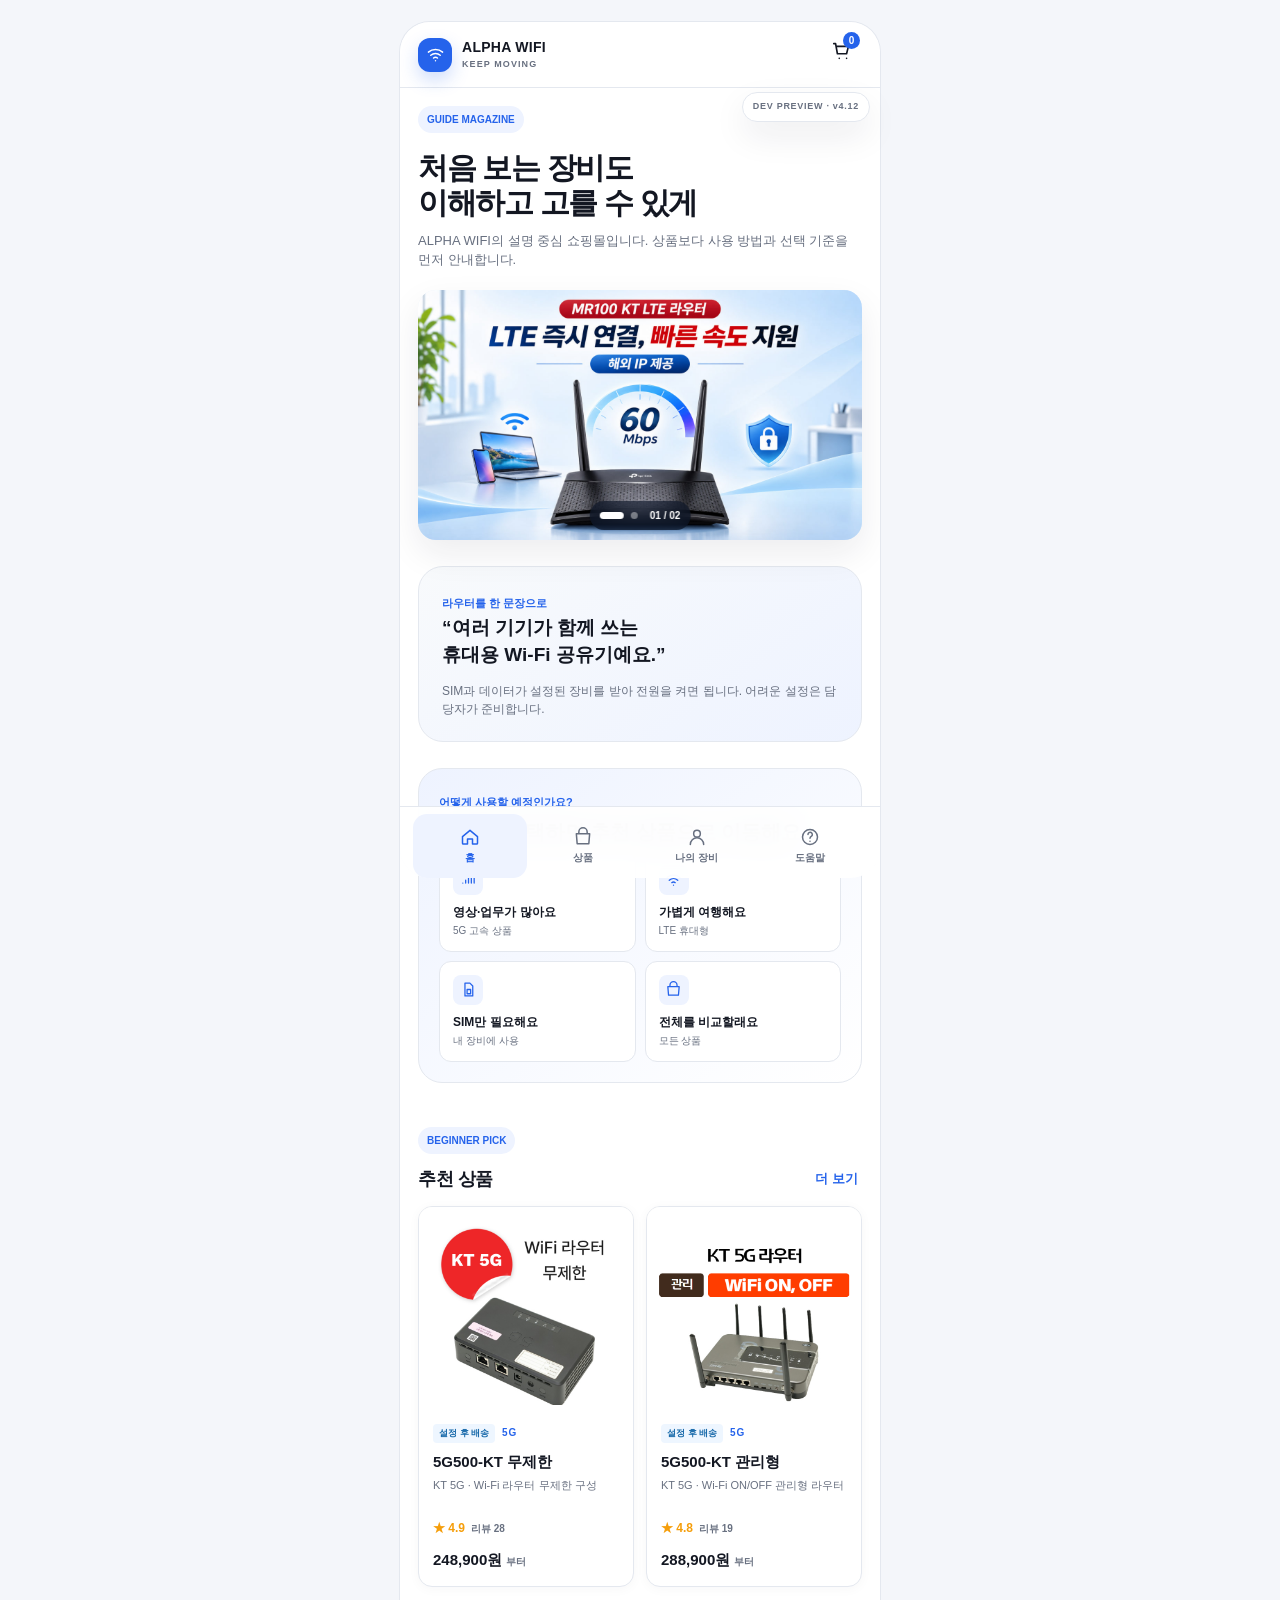
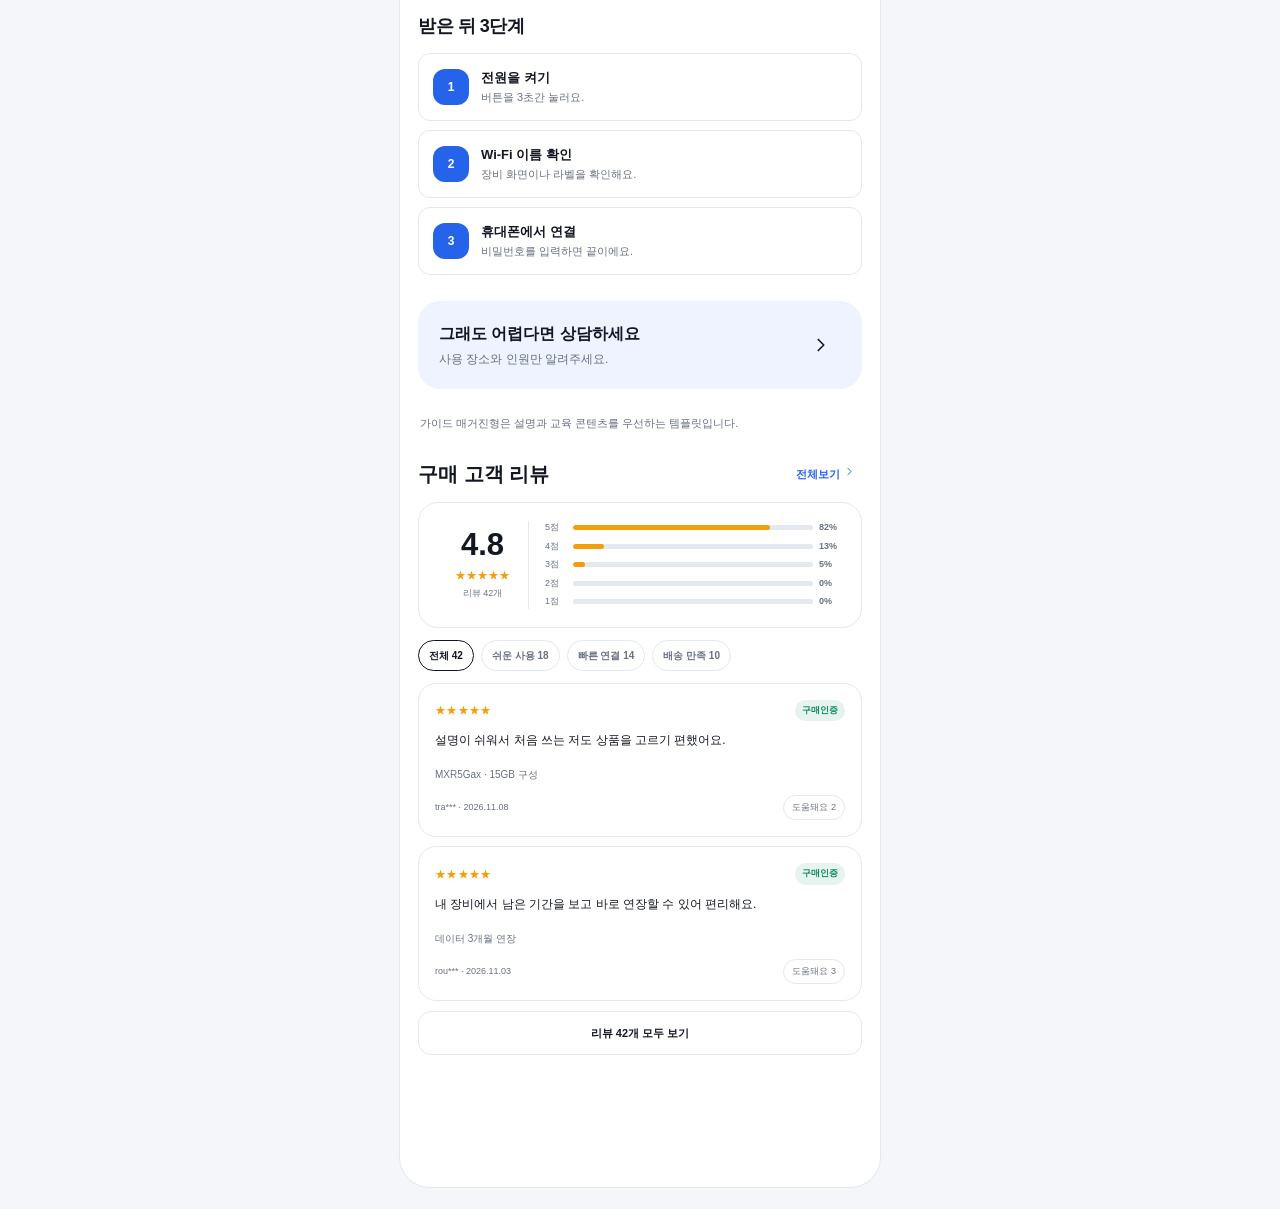
==== commit 9ab29734: "v4.12.1" ====
--- a/index.html
+++ b/index.html
@@ -4,7 +4,7 @@
   <meta charset="utf-8">
   <meta name="viewport" content="width=device-width,initial-scale=1,viewport-fit=cover">
   <meta name="theme-color" content="#f6f7fb">
-  <title>Roam WiFi Store — HTML Preview v4.12.1-preview.1</title>
+  <title>Roam WiFi Store — HTML Preview v4.12.1-preview.2</title>
   <style>
     :root{--brand:#2563eb;--brand-rgb:37,99,235;--bg:#f4f6fa;--surface:#fff;--soft:#eef3ff;--text:#131722;--muted:#687080;--line:#e4e8ef;--danger:#dc2626;--success:#0f8a5f;--warning:#a15c00;--shadow:0 14px 34px rgba(20,30,55,.08);--radius:22px;--nav-h:72px;color-scheme:light}
     html[data-theme="dark"]{--bg:#0d1017;--surface:#171b24;--soft:#202737;--text:#f6f7fb;--muted:#a8b0bf;--line:#2a3040;--shadow:0 16px 38px rgba(0,0,0,.28);color-scheme:dark}
@@ -105,8 +105,10 @@
       const paths={home:'<path d="M3 11.5 12 4l9 7.5v8a1 1 0 0 1-1 1h-5v-6H9v6H4a1 1 0 0 1-1-1z"/>',shop:'<path d="M4 8h16l-1 12H5L4 8Zm3 0V6a5 5 0 0 1 10 0v2"/>',user:'<circle cx="12" cy="8" r="4"/><path d="M4 21a8 8 0 0 1 16 0"/>',help:'<circle cx="12" cy="12" r="9"/><path d="M9.6 9a2.6 2.6 0 1 1 4.2 2c-1.2.8-1.8 1.4-1.8 2.5M12 17h.01"/>',cart:'<path d="M3 4h2l2 11h10l2-8H6M9 20h.01M17 20h.01"/>',arrow:'<path d="m15 18-6-6 6-6"/>',search:'<circle cx="11" cy="11" r="7"/><path d="m20 20-4-4"/>',check:'<path d="m5 12 4 4L19 6"/>',box:'<path d="m4 7 8-4 8 4-8 4-8-4Zm0 0v10l8 4 8-4V7M12 11v10"/>',bolt:'<path d="M13 2 5 14h6l-1 8 8-12h-6l1-8Z"/>',truck:'<path d="M3 6h11v10H3zM14 10h4l3 3v3h-7M7 19a2 2 0 1 0 0-4 2 2 0 0 0 0 4ZM18 19a2 2 0 1 0 0-4 2 2 0 0 0 0 4Z"/>',message:'<path d="M4 5h16v11H8l-4 4V5Z"/>',signal:'<path d="M4 17h.01M8 17v-4M12 17V9M16 17V5M20 17V2"/>',sim:'<path d="M7 3h7l4 4v14H7zM10 12h5v6h-5z"/>',wifi:'<path d="M3 9a14 14 0 0 1 18 0M6 13a9 9 0 0 1 12 0M9.5 16.5a4 4 0 0 1 5 0M12 20h.01"/>',chevron:'<path d="m9 18 6-6-6-6"/>',calendar:'<rect x="3" y="5" width="18" height="16" rx="2"/><path d="M7 3v4M17 3v4M3 10h18"/>',info:'<circle cx="12" cy="12" r="9"/><path d="M12 11v6M12 7h.01"/>',refresh:'<path d="M20 7v5h-5M4 17v-5h5M18 9a7 7 0 0 0-12-2L4 12M6 15a7 7 0 0 0 12 2l2-5"/>'};
       return `<svg width="${size}" height="${size}" viewBox="0 0 24 24" fill="none" stroke="currentColor" stroke-width="1.8" stroke-linecap="round" stroke-linejoin="round" aria-hidden="true">${paths[name]||paths.info}</svg>`;
     };
-    const tenants={alpha:{name:'ALPHA WIFI',tag:'KEEP MOVING',color:'#2563eb',rgb:'37,99,235',title:'어디서든, 바로 연결',banner:'공항에서 바로 켜고, 원하는 만큼만. 여행자의 연결을 가볍게 시작하세요.',featured:'mxr5gax',payments:['네이버페이','카카오페이','무통장입금','TON 결제','테더(USDT TRC20) 결제'],manualPaymentGuides:{'네이버페이':{accountVisible:false,image:''},'카카오페이':{accountVisible:false,image:''},'무통장입금':{accountVisible:true,image:'./assets/payment-guide-demo.svg'}}},nova:{name:'NOVA ROUTER',tag:'STAY CONNECTED',color:'#a855f7',rgb:'168,85,247',title:'조용히, 더 멀리 연결',banner:'당신의 다음 도시를 위해 준비된 프리미엄 모바일 네트워크.',featured:'cnr5g500',payments:['네이버페이','카카오페이','무통장입금','TON 결제','테더(USDT TRC20) 결제'],manualPaymentGuides:{'네이버페이':{accountVisible:true,image:'./assets/payment-guide-demo.svg'},'카카오페이':{accountVisible:false,image:''},'무통장입금':{accountVisible:false,image:''}}}};
+    const tenants={alpha:{name:'ALPHA WIFI',tag:'KEEP MOVING',color:'#2563eb',rgb:'37,99,235',title:'어디서든, 바로 연결',banner:'공항에서 바로 켜고, 원하는 만큼만. 여행자의 연결을 가볍게 시작하세요.',featured:'kt5g500-unlimited',payments:['네이버페이','카카오페이','무통장입금','TON 결제','테더(USDT TRC20) 결제'],manualPaymentGuides:{'네이버페이':{accountVisible:false,image:''},'카카오페이':{accountVisible:false,image:''},'무통장입금':{accountVisible:true,image:'./assets/payment-guide-demo.svg'}}},nova:{name:'NOVA ROUTER',tag:'STAY CONNECTED',color:'#a855f7',rgb:'168,85,247',title:'조용히, 더 멀리 연결',banner:'당신의 다음 도시를 위해 준비된 프리미엄 모바일 네트워크.',featured:'kt5g500-managed',payments:['네이버페이','카카오페이','무통장입금','TON 결제','테더(USDT TRC20) 결제'],manualPaymentGuides:{'네이버페이':{accountVisible:true,image:'./assets/payment-guide-demo.svg'},'카카오페이':{accountVisible:false,image:''},'무통장입금':{accountVisible:false,image:''}}}};
     const products=[
+      {id:'kt5g500-unlimited',type:'5G',names:{alpha:'5G500-KT 무제한',nova:'5G500-KT Unlimited'},desc:'KT 5G · Wi-Fi 라우터 무제한 구성',device:219000,image:'product-5g500-kt-unlimited.jpg',plans:[['15GB',29900],['30GB',39900],['무제한',59900]]},
+      {id:'kt5g500-managed',type:'5G',names:{alpha:'5G500-KT 관리형',nova:'5G500-KT Managed'},desc:'KT 5G · Wi-Fi ON/OFF 관리형 라우터',device:259000,image:'product-5g500-kt-managed.jpg',plans:[['15GB',29900],['30GB',39900],['무제한',59900]]},
       {id:'mxr5gax',type:'5G',names:{alpha:'MXR5Gax',nova:'MXR5Gax Atelier'},desc:'최대 16대 연결 · 언락 기기',device:189000,image:'product-mxr5gax.png',plans:[['5GB',15900],['15GB',29900],['무제한',49900]]},
       {id:'cnr5g500',type:'5G',names:{alpha:'CNR-5G500',nova:'CNR-5G500 Noir'},desc:'초고속 5G · 대용량 배터리',device:249000,image:'product-cnr5g500.png',plans:[['15GB',29900],['30GB',39900],['무제한',59900]]},
       {id:'k100w',type:'LTE',names:{alpha:'K100W',nova:'K100W Reserve'},desc:'유선 2포트 · 안정적인 업무용 LTE',device:99000,image:'product-k100w.png',plans:[['5GB',12900],['15GB',24900]]},
@@ -114,7 +116,7 @@
       {id:'jt201',type:'EGG',names:{alpha:'JT201 Egg',nova:'JT201 Egg'},desc:'손안에 쏙 들어오는 포켓 와이파이',device:79000,image:'product-jt201-egg.png',plans:[['5GB',9900],['15GB',19900]]},
       {id:'usim',type:'SIM',names:{alpha:'여행 데이터 eSIM',nova:'Travel eSIM Premium'},desc:'배송 없이 개통하는 30일 데이터 요금제',device:0,image:'product-data-esim.png',plans:[['5GB',15900],['15GB',24900],['무제한',39900]]}
     ];
-    const ratings={mxr5gax:[4.8,24],cnr5g500:[4.7,18],k100w:[4.6,11],l580w:[4.5,9],jt201:[4.9,31],usim:[4.7,16]};
+    const ratings={'kt5g500-unlimited':[4.9,28],'kt5g500-managed':[4.8,19],mxr5gax:[4.8,24],cnr5g500:[4.7,18],k100w:[4.6,11],l580w:[4.5,9],jt201:[4.9,31],usim:[4.7,16]};
     const previewReviews=[{stars:5,text:'설명이 쉬워서 처음 쓰는 저도 상품을 고르기 편했어요.',author:'구매 고객 · 프리뷰'},{stars:5,text:'내 장비에서 남은 기간을 보고 바로 연장할 수 있어 편리해요.',author:'연장 고객 · 프리뷰'},{stars:4,text:'배송과 설정 진행 상태를 한 화면에서 확인할 수 있어요.',author:'구매 고객 · 프리뷰'}];
     const devices=[{id:'mxr5gax',serial:'RW-MXR-0182',status:'사용 중',cls:''},{id:'cnr5g500',serial:'RW-CNR-4501',status:'일시 정지',cls:'paused'},{id:'k100w',serial:'RW-K10-7734',status:'종료',cls:'ended'}];
     const demoOrders=[{id:'DEMO-240901',productId:'mxr5gax',name:'MXR5Gax',total:218900,status:'배송 중',date:'시연 주문'},{id:'DEMO-240715',productId:'usim',name:'Data USIM',total:24900,status:'완료',date:'시연 주문'}];
@@ -169,9 +171,10 @@
     function catalogLayout(){const s=currentSlides()[heroSlide],items=products.slice(0,4);return `<section class="screen catalog-home">${heading('PRODUCT CATALOG','상품을 빠르게 비교하세요','검색과 가격 비교를 우선하는 쇼핑몰형 레이아웃입니다.')}<div class="catalog-top"><button class="catalog-search" data-go="#/shop">${svg('search',18)}<strong>상품명, 용도, 데이터로 검색</strong></button><div class="catalog-pills"><button class="catalog-pill active" data-shop-filter="ALL">전체</button><button class="catalog-pill" data-shop-filter="5G">5G 고속</button><button class="catalog-pill" data-shop-filter="LTE">LTE 휴대형</button><button class="catalog-pill" data-shop-filter="SIM">데이터 SIM</button></div></div><section class="catalog-banner"><span class="product-type" style="color:#fff">${s.kicker}</span><h2>${s.title}</h2><p>${s.desc}</p>${slidePager()}</section><div class="catalog-section-title"><h2>많이 찾는 상품</h2><span>${products.length}개 상품</span></div><div class="product-grid">${items.map(productCard).join('')}</div><button class="btn btn-primary btn-block section" data-go="#/shop">전체 상품과 가격 비교</button><div class="catalog-section-title"><h2>한눈에 비교</h2><span>선택 기준</span></div><section class="compare-card"><div class="compare-row head"><strong>구분</strong><span>5G</span><span>LTE</span><span>SIM</span></div><div class="compare-row"><strong>추천 용도</strong><span>업무</span><span>여행</span><span>개인</span></div><div class="compare-row"><strong>장비 포함</strong><span>포함</span><span>포함</span><span>없음</span></div><div class="compare-row"><strong>연결 기기</strong><span>많음</span><span>보통</span><span>1대</span></div></section><section class="section trust-row"><div class="trust-item"><span>${svg('truck',20)}</span><strong>배송 확인</strong></div><div class="trust-item"><span>${svg('message',20)}</span><strong>상품 문의</strong></div><div class="trust-item"><span>${svg('refresh',20)}</span><strong>기간 연장</strong></div></section><p class="notice">상품 카탈로그형은 검색·가격·비교를 우선하는 템플릿입니다.</p></section>`}
     function promoLayout(){const t=tenantCfg(),p=product(t.featured),s=currentSlides()[heroSlide];return `<section class="screen promo-home"><section class="campaign-hero" data-slide="${heroSlide}"><div class="campaign-copy"><span class="campaign-tag">${s.kicker} · ${t.tag}</span><h1>${s.title}</h1><p>${s.desc}</p><div class="campaign-price"><strong>${money(p.device+p.plans[0][1])}</strong><span>추천 구성부터</span></div><button class="btn" data-go="${s.route}">${s.cta}</button></div>${slidePager()}</section><div class="promo-section promo-strip"><article class="promo-tile accent"><span>FIRST ROUTER</span><h3>처음이라면<br>상담부터</h3><p>사용 장소와 인원만 알려주세요.</p></article><article class="promo-tile"><span>QUICK GUIDE</span><h3>전원 켜고<br>바로 연결</h3><p>설정된 장비를 받아 간편하게 사용해요.</p></article></div><section class="promo-section section"><span class="layout-label">CAMPAIGN PICK</span><article class="spotlight" data-product="${p.id}" tabindex="0">${visual(p)}<span class="product-type">이번 캠페인 추천</span><h2>${pname(p)}</h2><p>${p.desc}. 여러 기기를 연결하는 고객에게 추천하는 프리뷰 구성입니다.</p><div class="rating-line">★ 4.8 <small>한 줄 리뷰 24</small></div><div class="product-price">${money(p.device+p.plans[0][1])} <small>부터</small></div><button class="btn btn-primary btn-block" style="margin-top:16px" data-go="#/product/${p.id}">추천 구성 보기</button></article></section><section class="promo-section section micro-banner"><span>LIMITED MESSAGE</span><h3>필요한 기간만 선택하고<br>나의 장비에서 간편 연장</h3><p>구매 이후에도 같은 쇼핑몰에서 장비와 사용 기간을 관리할 수 있어요.</p></section><section class="promo-section section"><div class="section-head"><h2 class="section-title">실제 사용이 궁금하다면</h2><button class="text-link" data-go="#/reviews">리뷰 전체 보기</button></div><div class="review-card"><span class="stars">★★★★★</span><p>“${previewReviews[1].text}”</p><small>${previewReviews[1].author}</small></div></section><section class="promo-section section button-row"><button class="btn btn-secondary" data-go="#/guide">사용 가이드</button><button class="btn btn-primary" data-go="#/support">1:1 문의</button></section><p class="promo-section notice">프로모션 캠페인형은 대형 비주얼과 판매 메시지를 우선하는 템플릿입니다.</p></section>`}
     const guideLayoutWithLegacyHero=guideLayout,catalogLayoutWithLegacyHero=catalogLayout,promoLayoutWithLegacyHero=promoLayout;
-    guideLayout=function(){return guideLayoutWithLegacyHero().replace(/<section class="hero"[\s\S]*?<\/section>/,rollingBanner('hero'))};
+    function featuredProductsSection(className='section',label='BEGINNER PICK'){const list=products.slice(0,2);return `<section class="${className}"><div class="section-head"><div><span class="layout-label">${label}</span><h2 class="section-title">추천 상품</h2></div><button class="text-link" data-go="#/shop">더 보기</button></div><div class="product-grid">${list.map(productCard).join('')}</div></section>`}
+    guideLayout=function(){return guideLayoutWithLegacyHero().replace(/<section class="hero"[\s\S]*?<\/section>/,rollingBanner('hero')).replace(/<section class="section"><div class="section-head"><h2 class="section-title">추천 장비를 하나만 본다면<\/h2>[\s\S]*?<\/section>/,featuredProductsSection())};
     catalogLayout=function(){return catalogLayoutWithLegacyHero().replace(/<section class="catalog-banner"[\s\S]*?<\/section>/,rollingBanner('catalog-banner'))};
-    promoLayout=function(){return promoLayoutWithLegacyHero().replace(/<section class="campaign-hero"[\s\S]*?<\/section>/,rollingBanner('campaign-hero'))};
+    promoLayout=function(){return promoLayoutWithLegacyHero().replace(/<section class="campaign-hero"[\s\S]*?<\/section>/,rollingBanner('campaign-hero')).replace(/<section class="promo-section section"><span class="layout-label">CAMPAIGN PICK<\/span>[\s\S]*?<\/section>/,featuredProductsSection('promo-section section','CAMPAIGN PICK'))};
     function redesignedStorefrontHome(){if(template==='catalog')return catalogLayout();if(template==='promo')return promoLayout();return guideLayout()}
     home=redesignedStorefrontHome;
     function socialProofSection(full=false){const list=full?previewReviews:previewReviews.slice(0,2);return `<section class="social-proof"><div class="social-review-head"><h2>구매 고객 리뷰</h2>${full?'':`<button data-go="#/reviews">전체보기 ${svg('chevron',13)}</button>`}</div><div class="social-score"><div class="score-main"><strong>4.8</strong><span class="stars">★★★★★</span><small>리뷰 42개</small></div><div class="score-bars">${[[5,82],[4,13],[3,5],[2,0],[1,0]].map(x=>`<div class="score-row"><span>${x[0]}점</span><i class="score-track"><span style="--w:${x[1]}%"></span></i><b>${x[1]}%</b></div>`).join('')}</div></div><div class="review-keywords"><button class="review-keyword active">전체 42</button><button class="review-keyword">쉬운 사용 18</button><button class="review-keyword">빠른 연결 14</button><button class="review-keyword">배송 만족 10</button></div><div class="social-review-list">${list.map((r,i)=>`<article class="social-review"><div class="review-meta"><span class="stars">${'★'.repeat(r.stars)}${'☆'.repeat(5-r.stars)}</span><span class="verified">구매인증</span></div><p>${r.text}</p><span class="review-option">${i===1?'데이터 3개월 연장':'MXR5Gax · 15GB 구성'}</span><div class="review-footer"><small>${i===0?'tra*** · 2026.11.08':i===1?'rou*** · 2026.11.03':'wifi*** · 2026.10.29'}</small><button class="helpful">도움돼요 ${i+2}</button></div></article>`).join('')}</div>${full?'':`<button class="review-more" data-go="#/reviews">리뷰 42개 모두 보기</button>`}</section>`}
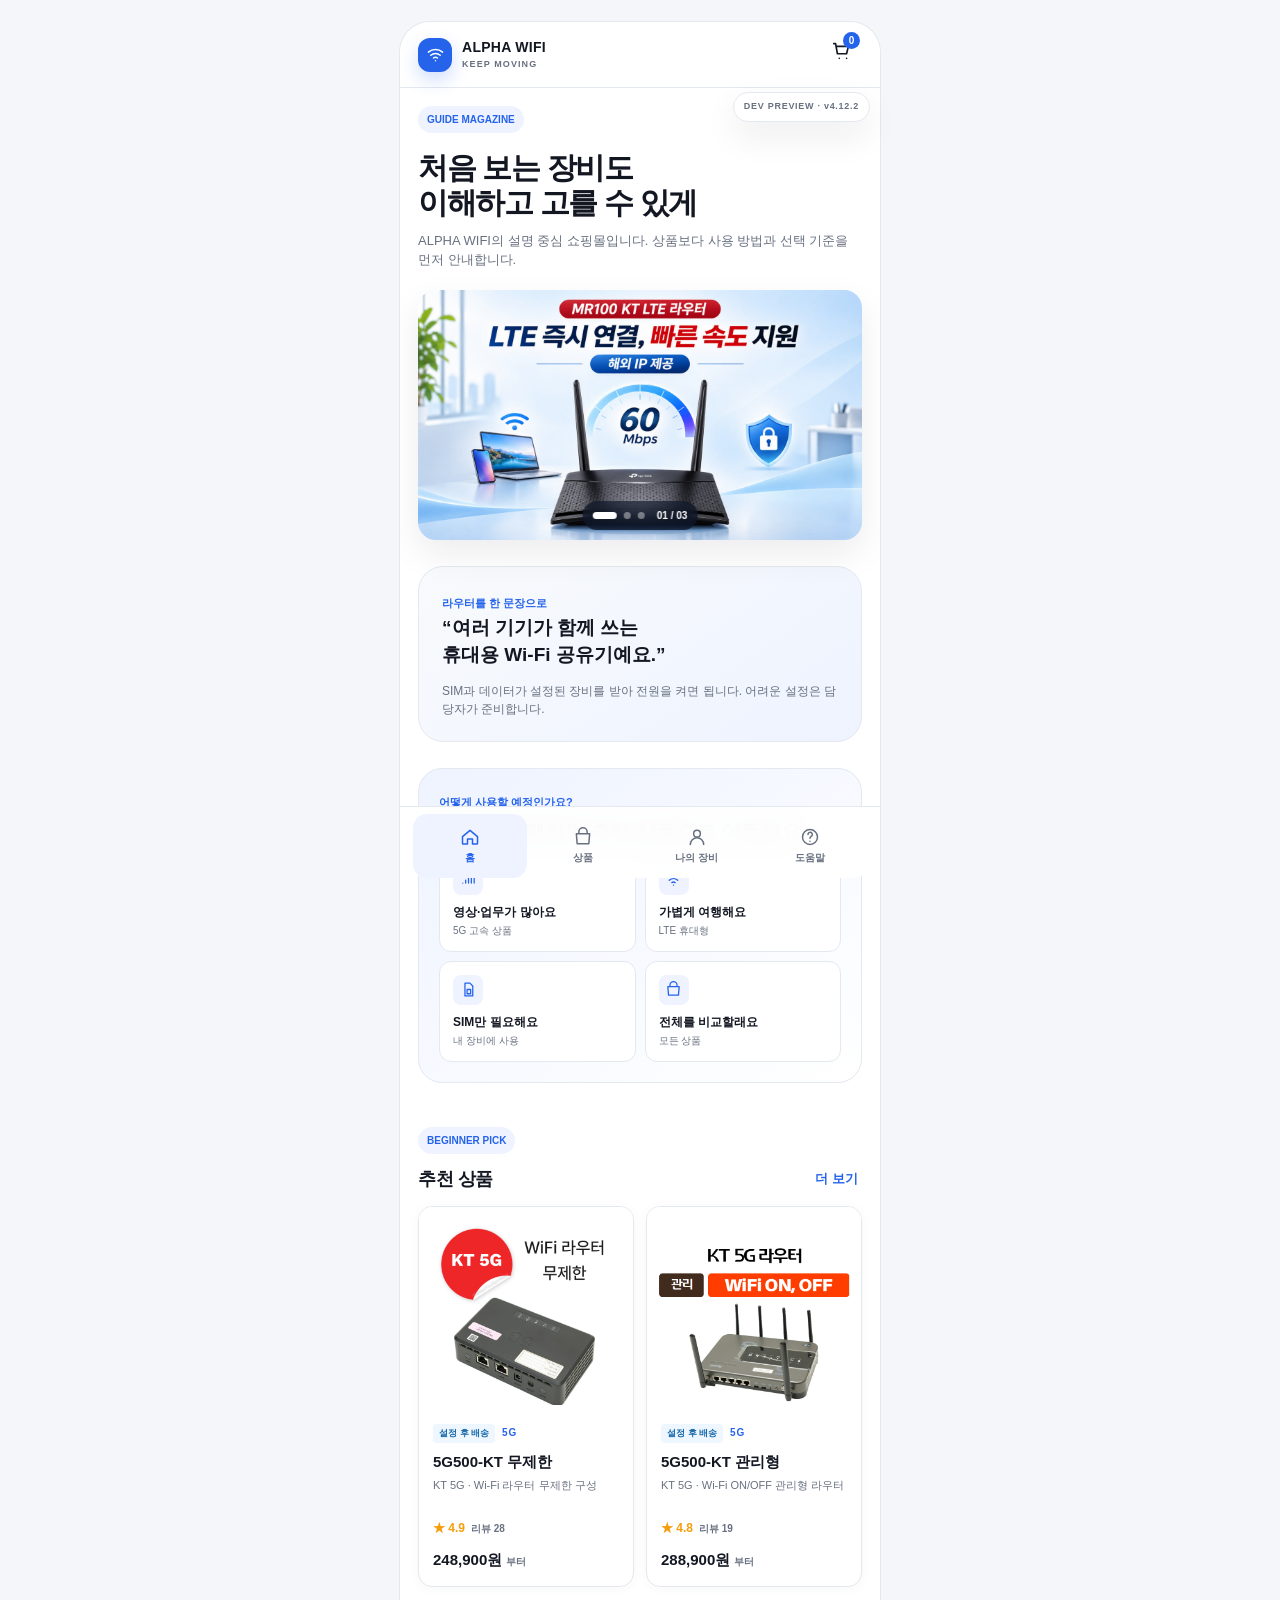
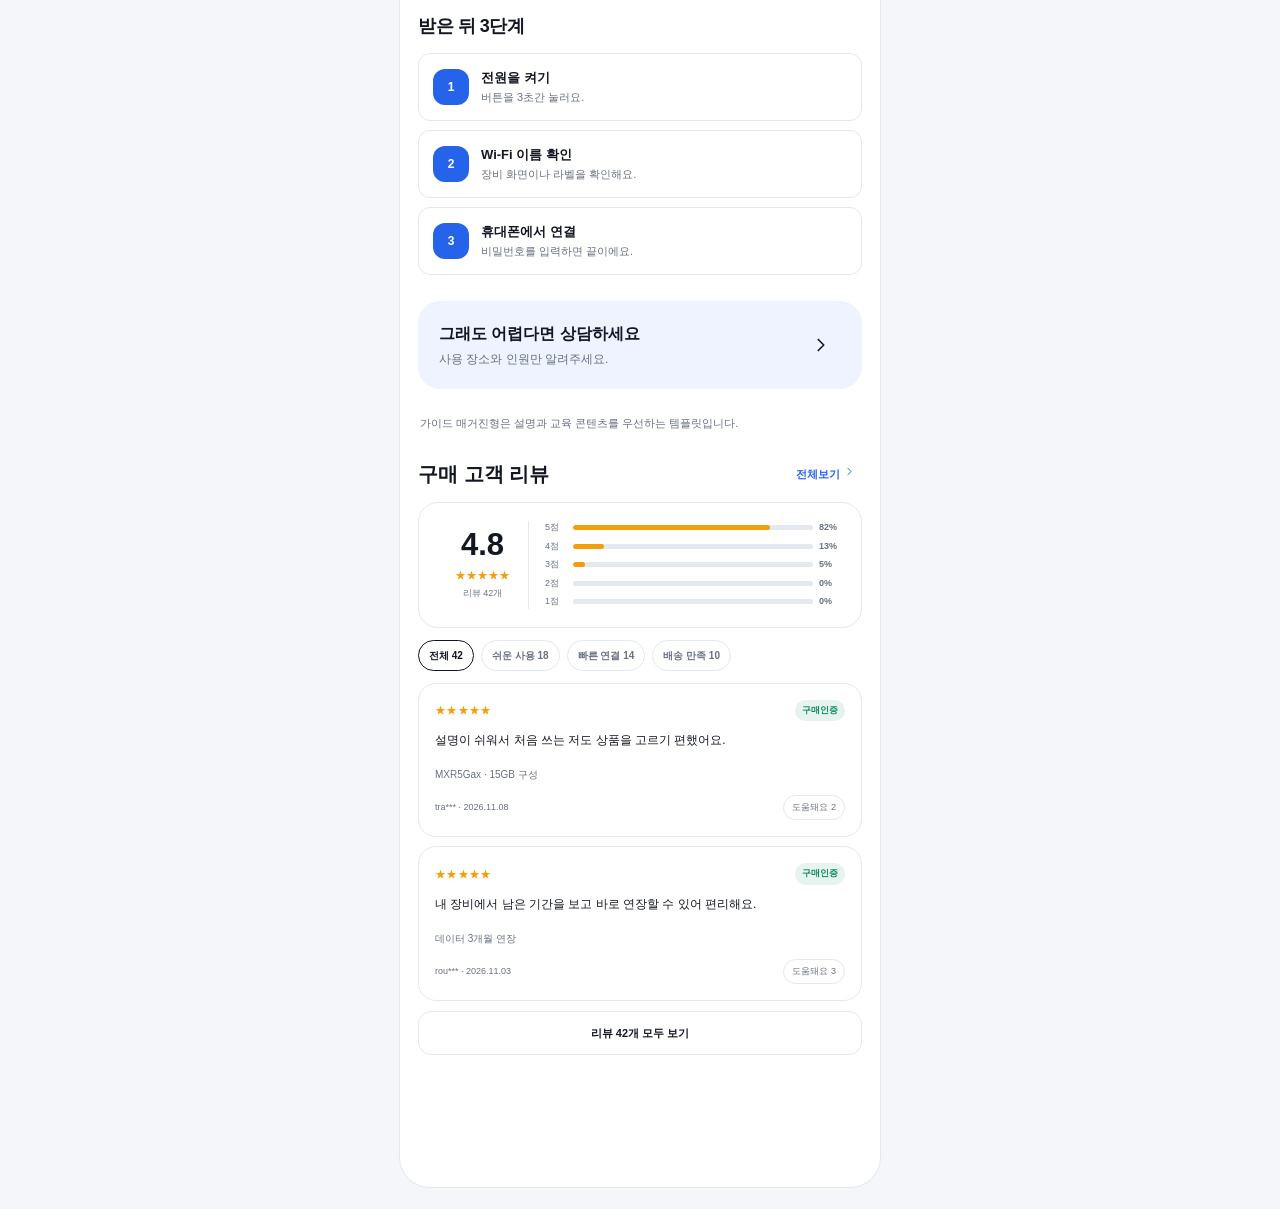
==== commit 0732c79b: "v4.12.2" ====
--- a/index.html
+++ b/index.html
@@ -1,193 +1,203 @@
-<!doctype html>
-<html lang="ko" data-theme="light">
-<head>
-  <meta charset="utf-8">
-  <meta name="viewport" content="width=device-width,initial-scale=1,viewport-fit=cover">
-  <meta name="theme-color" content="#f6f7fb">
-  <title>Roam WiFi Store — HTML Preview v4.12.1-preview.2</title>
-  <style>
-    :root{--brand:#2563eb;--brand-rgb:37,99,235;--bg:#f4f6fa;--surface:#fff;--soft:#eef3ff;--text:#131722;--muted:#687080;--line:#e4e8ef;--danger:#dc2626;--success:#0f8a5f;--warning:#a15c00;--shadow:0 14px 34px rgba(20,30,55,.08);--radius:22px;--nav-h:72px;color-scheme:light}
-    html[data-theme="dark"]{--bg:#0d1017;--surface:#171b24;--soft:#202737;--text:#f6f7fb;--muted:#a8b0bf;--line:#2a3040;--shadow:0 16px 38px rgba(0,0,0,.28);color-scheme:dark}
-    *{box-sizing:border-box}html{scroll-behavior:smooth}body{margin:0;background:var(--bg);color:var(--text);font-family:-apple-system,BlinkMacSystemFont,"Segoe UI","Noto Sans KR",Roboto,Arial,sans-serif;line-height:1.5;-webkit-font-smoothing:antialiased}
-    button,input,select,textarea{font:inherit}button,a{touch-action:manipulation}button{color:inherit}a{color:inherit;text-decoration:none}img{display:block;max-width:100%}
-    :focus-visible{outline:3px solid rgba(var(--brand-rgb),.35);outline-offset:2px}
-    .shell{width:min(100%,480px);min-height:100vh;min-height:100dvh;margin:0 auto;background:var(--surface);position:relative;box-shadow:0 0 0 1px var(--line)}
-    .topbar{position:sticky;top:0;z-index:30;height:66px;padding:0 18px;display:flex;align-items:center;justify-content:space-between;background:color-mix(in srgb,var(--surface) 92%,transparent);backdrop-filter:blur(18px);border-bottom:1px solid var(--line)}
-    .brand{display:flex;align-items:center;gap:10px;min-width:0}.brand-mark{width:34px;height:34px;border-radius:12px;background:var(--brand);display:grid;place-items:center;color:#fff;box-shadow:0 8px 18px rgba(var(--brand-rgb),.22)}
-    .brand-copy{min-width:0}.brand-name{display:block;font-size:14px;font-weight:850;letter-spacing:.02em;white-space:nowrap}.brand-tag{display:block;font-size:9px;color:var(--muted);font-weight:700;letter-spacing:.12em;white-space:nowrap}
-    .icon-btn{border:0;background:transparent;padding:9px;border-radius:12px;display:grid;place-items:center;cursor:pointer;position:relative}.cart-count{position:absolute;right:2px;top:1px;min-width:17px;height:17px;padding:0 4px;border-radius:999px;background:var(--brand);color:#fff;font-size:10px;font-weight:800;display:grid;place-items:center}
-    main{padding:0 18px calc(var(--nav-h) + 32px + env(safe-area-inset-bottom))}.screen{animation:fade .2s ease}@keyframes fade{from{opacity:.25;transform:translateY(4px)}to{opacity:1;transform:none}}
-    .page-head{padding:24px 0 18px}.eyebrow{margin:0 0 6px;color:var(--brand);font-size:12px;font-weight:850;letter-spacing:.09em;text-transform:uppercase}.page-title{margin:0;font-size:27px;line-height:1.16;letter-spacing:-.04em}.page-desc{margin:9px 0 0;color:var(--muted);font-size:14px}.section{margin:26px 0}.section-head{display:flex;align-items:flex-end;justify-content:space-between;gap:12px;margin-bottom:13px}.section-title{margin:0;font-size:18px;letter-spacing:-.025em}.text-link{border:0;background:transparent;color:var(--brand);font-weight:750;font-size:13px;cursor:pointer;padding:4px}
-    .btn{border:0;border-radius:14px;padding:13px 17px;font-weight:800;cursor:pointer;display:inline-flex;align-items:center;justify-content:center;gap:8px;min-height:48px}.btn:disabled{opacity:.5;cursor:not-allowed}.btn-primary{background:var(--brand);color:#fff;box-shadow:0 9px 22px rgba(var(--brand-rgb),.2)}.btn-secondary{background:var(--soft);color:var(--text)}.btn-ghost{background:transparent;border:1px solid var(--line)}.btn-danger{background:rgba(220,38,38,.1);color:var(--danger)}.btn-block{width:100%}.button-row{display:grid;grid-template-columns:1fr 1fr;gap:10px}
-    .hero{position:relative;min-height:300px;border-radius:28px;overflow:hidden;padding:25px;display:flex;align-items:flex-end;background:linear-gradient(145deg,rgba(var(--brand-rgb),.88),#101722 86%),url('./assets/roam-travel-banner.jpg') center/cover no-repeat;color:#fff;box-shadow:var(--shadow)}.hero:after{content:"";position:absolute;inset:0;background:radial-gradient(circle at 80% 12%,rgba(255,255,255,.22),transparent 32%),linear-gradient(0deg,rgba(4,8,20,.52),rgba(4,8,20,.05))}.hero-content{position:relative;z-index:1}.hero h1{font-size:33px;line-height:1.08;letter-spacing:-.05em;margin:6px 0 12px;max-width:300px}.hero p{margin:0 0 18px;max-width:340px;color:rgba(255,255,255,.82);font-size:14px}.hero .btn{background:#fff;color:#111827;box-shadow:none}
-    .category-grid{display:grid;grid-template-columns:repeat(4,1fr);gap:9px}.category{border:1px solid var(--line);background:var(--surface);border-radius:18px;padding:14px 8px;text-align:center;cursor:pointer}.category-icon{width:36px;height:36px;border-radius:12px;margin:0 auto 8px;display:grid;place-items:center;background:var(--soft);color:var(--brand)}.category strong{font-size:12px;display:block}
-    .info-grid{display:grid;grid-template-columns:1fr 1fr;gap:11px}.info-card{border:1px solid var(--line);border-radius:20px;padding:17px;background:var(--surface)}.info-card .mini-icon{width:34px;height:34px;border-radius:11px;background:var(--soft);color:var(--brand);display:grid;place-items:center;margin-bottom:12px}.info-card strong{display:block;font-size:14px}.info-card p{margin:5px 0 0;font-size:12px;color:var(--muted)}
-    .support-card{padding:21px;border-radius:22px;background:var(--soft);display:flex;align-items:center;justify-content:space-between;gap:16px}.support-card h3{margin:0 0 4px;font-size:16px}.support-card p{margin:0;color:var(--muted);font-size:12px}.notice{font-size:11px;color:var(--muted);margin:12px 2px 0}
-    .product-grid{display:grid;grid-template-columns:1fr 1fr;gap:12px}.product-card{border:1px solid var(--line);background:var(--surface);border-radius:21px;overflow:hidden;cursor:pointer;transition:.18s transform,.18s box-shadow}.product-card:hover{transform:translateY(-2px);box-shadow:var(--shadow)}.product-visual{aspect-ratio:1.12;background:linear-gradient(145deg,var(--soft),color-mix(in srgb,var(--surface) 76%,var(--brand)));display:grid;place-items:center;position:relative;overflow:hidden}.product-visual img{width:82%;height:82%;object-fit:contain;position:relative;z-index:2}.product-placeholder{position:absolute;inset:0;display:grid;place-items:center;color:var(--brand)}.device-shape{width:62%;height:48%;border-radius:18px;background:linear-gradient(145deg,#202735,#05070b);box-shadow:inset 0 0 0 1px rgba(255,255,255,.16),0 15px 25px rgba(0,0,0,.18);position:relative}.device-shape:before{content:"";position:absolute;width:7px;height:7px;border-radius:50%;background:var(--brand);left:50%;top:45%;transform:translate(-50%,-50%);box-shadow:0 0 12px var(--brand)}.device-shape.sim{width:45%;height:62%;border-radius:10px;background:linear-gradient(145deg,var(--brand),#1d2340)}.device-shape.sim:after{content:"SIM";position:absolute;inset:0;display:grid;place-items:center;color:#fff;font-size:13px;font-weight:900}.product-body{padding:14px}.product-type{font-size:10px;font-weight:850;color:var(--brand);letter-spacing:.08em;text-transform:uppercase}.product-name{margin:4px 0 5px;font-weight:850;font-size:15px;line-height:1.25}.product-desc{margin:0;color:var(--muted);font-size:11px;min-height:34px}.product-price{margin-top:12px;font-size:14px;font-weight:900}.product-price small{font-size:10px;color:var(--muted);font-weight:600}
-    .featured{display:grid;grid-template-columns:44% 1fr;border:1px solid var(--line);border-radius:24px;overflow:hidden;background:var(--surface);cursor:pointer}.featured .product-visual{aspect-ratio:auto;min-height:185px}.featured-copy{padding:20px 17px}.featured-copy .product-name{font-size:20px}.featured-copy .product-desc{min-height:auto;margin-bottom:12px}
-    .toolbar{display:grid;gap:11px;margin-bottom:18px}.search{position:relative}.search input{width:100%;height:48px;padding:0 16px 0 44px;border:1px solid var(--line);border-radius:15px;background:var(--surface);color:var(--text)}.search svg{position:absolute;left:15px;top:14px;color:var(--muted)}.filters{display:flex;gap:7px;overflow:auto;padding-bottom:2px;scrollbar-width:none}.chip{border:1px solid var(--line);background:var(--surface);padding:9px 14px;border-radius:999px;white-space:nowrap;font-size:12px;font-weight:750;cursor:pointer}.chip.active{background:var(--brand);border-color:var(--brand);color:#fff}.results-row{display:flex;align-items:center;justify-content:space-between;gap:12px;font-size:12px;color:var(--muted)}select{height:42px;border:1px solid var(--line);background:var(--surface);color:var(--text);border-radius:12px;padding:0 32px 0 12px}
-    .back{display:inline-flex;align-items:center;gap:7px;border:0;background:transparent;padding:18px 0 6px;color:var(--muted);font-weight:750;cursor:pointer}.detail-visual{border-radius:26px;aspect-ratio:1.25}.detail-visual img{width:74%;height:74%}.detail-title{font-size:28px;line-height:1.12;margin:20px 0 8px;letter-spacing:-.04em}.detail-desc{color:var(--muted);font-size:14px}.price-box{border:1px solid var(--line);border-radius:20px;padding:16px;margin:20px 0}.price-line{display:flex;justify-content:space-between;gap:14px;padding:5px 0;font-size:13px}.price-line.total{border-top:1px solid var(--line);margin-top:9px;padding-top:14px;font-size:17px;font-weight:900}.option-label{display:block;font-size:13px;font-weight:800;margin:18px 0 8px}.plan-list{display:grid;gap:8px}.plan{border:1px solid var(--line);border-radius:15px;padding:13px 14px;display:flex;align-items:center;justify-content:space-between;cursor:pointer}.plan.active{border-color:var(--brand);background:var(--soft)}.plan span{font-size:13px;font-weight:750}.plan strong{font-size:13px}.qty{display:flex;align-items:center;gap:15px}.qty button{width:38px;height:38px;border-radius:12px;border:1px solid var(--line);background:var(--surface);font-size:19px;cursor:pointer}.qty strong{min-width:20px;text-align:center}
-    .list{display:grid;gap:11px}.list-card{border:1px solid var(--line);border-radius:19px;padding:15px;background:var(--surface)}.cart-row{display:grid;grid-template-columns:82px 1fr;gap:13px}.thumb{width:82px;height:82px;border-radius:15px}.cart-copy h3{margin:2px 0 4px;font-size:14px}.cart-copy p{margin:0;color:var(--muted);font-size:11px}.cart-actions{display:flex;align-items:center;justify-content:space-between;margin-top:10px}.mini-qty{display:flex;align-items:center;gap:8px}.mini-qty button{width:28px;height:28px;border:1px solid var(--line);border-radius:8px;background:var(--surface);cursor:pointer}.remove{border:0;background:transparent;color:var(--danger);font-size:11px;cursor:pointer}.summary{position:sticky;bottom:calc(var(--nav-h) + 12px);z-index:8;background:color-mix(in srgb,var(--surface) 94%,transparent);backdrop-filter:blur(14px);border:1px solid var(--line);border-radius:20px;padding:16px;box-shadow:var(--shadow);margin-top:20px}
-    .field{margin:0 0 15px}.field label{display:block;font-size:12px;font-weight:800;margin-bottom:7px}.field input,.field textarea{width:100%;border:1px solid var(--line);background:var(--surface);color:var(--text);border-radius:14px;padding:13px 14px}.field textarea{min-height:86px;resize:vertical}.radio-list{display:grid;gap:9px}.radio-card{border:1px solid var(--line);border-radius:16px;padding:13px;display:flex;gap:11px;align-items:flex-start;cursor:pointer}.radio-card:has(input:checked){border-color:var(--brand);background:var(--soft)}.radio-card input{accent-color:var(--brand);margin-top:3px}.radio-card strong{display:block;font-size:13px}.radio-card small{display:block;color:var(--muted);margin-top:2px}.form-section{padding:18px 0;border-bottom:1px solid var(--line)}.form-section h2{font-size:17px;margin:0 0 14px}
-    .status-message{min-height:20px;margin:9px 0 0;font-size:12px;color:var(--muted)}.status-message.error{color:var(--danger)}.status-message.success{color:var(--success)}
-    .success-hero{text-align:center;padding:46px 0 24px}.success-icon{width:72px;height:72px;border-radius:50%;display:grid;place-items:center;background:rgba(15,138,95,.12);color:var(--success);margin:0 auto 20px}.success-hero h1{font-size:28px;margin:0 0 8px}.order-code{font-weight:850;color:var(--brand)}.payment-guide-card{margin:16px 0;padding:16px;border:1px solid var(--line);border-radius:18px;background:var(--surface);box-shadow:var(--shadow)}.payment-guide-card img{display:block;width:100%;height:auto;max-height:330px;object-fit:contain;border-radius:14px;background:#eef6ff}.payment-guide-card p{margin:12px 2px 0;color:var(--muted);font-size:12px;line-height:1.55}
-    .metric-grid{display:grid;grid-template-columns:1fr 1fr;gap:10px}.metric{padding:16px;border:1px solid var(--line);border-radius:18px}.metric span{display:block;color:var(--muted);font-size:11px}.metric strong{font-size:20px;display:block;margin-top:4px}.progress{height:8px;background:var(--line);border-radius:99px;overflow:hidden;margin-top:10px}.progress span{display:block;height:100%;background:var(--brand);border-radius:99px}
-    .device-row,.order-row{display:flex;align-items:center;justify-content:space-between;gap:12px;cursor:pointer}.device-row h3,.order-row h3{margin:0;font-size:14px}.device-row p,.order-row p{margin:4px 0 0;color:var(--muted);font-size:11px}.badge{display:inline-flex;align-items:center;border-radius:999px;padding:5px 9px;font-size:10px;font-weight:800;background:var(--soft);color:var(--brand)}.badge.paused{background:rgba(161,92,0,.12);color:var(--warning)}.badge.ended{background:var(--line);color:var(--muted)}
-    details{border:1px solid var(--line);border-radius:17px;background:var(--surface);overflow:hidden}details+details{margin-top:9px}summary{cursor:pointer;padding:15px 16px;font-weight:800;font-size:13px;list-style:none;display:flex;justify-content:space-between;gap:12px}summary::-webkit-details-marker{display:none}details p{margin:0;padding:0 16px 16px;color:var(--muted);font-size:12px}.empty{text-align:center;padding:44px 22px;border:1px dashed var(--line);border-radius:22px}.empty svg{color:var(--muted);margin-bottom:12px}.empty h2{font-size:18px;margin:0 0 7px}.empty p{color:var(--muted);font-size:12px;margin:0 0 16px}
-    .bottom-nav{position:fixed;bottom:0;left:50%;transform:translateX(-50%);z-index:40;width:min(100%,480px);height:calc(var(--nav-h) + env(safe-area-inset-bottom));padding:7px 13px env(safe-area-inset-bottom);display:grid;grid-template-columns:repeat(4,1fr);background:color-mix(in srgb,var(--surface) 94%,transparent);backdrop-filter:blur(20px);border-top:1px solid var(--line)}.nav-item{border:0;background:transparent;color:var(--muted);border-radius:14px;display:flex;flex-direction:column;align-items:center;justify-content:center;gap:3px;font-size:10px;font-weight:750;cursor:pointer}.nav-item.active{color:var(--brand);background:var(--soft)}
-    .dev{position:fixed;right:max(10px,calc((100vw - 480px)/2 + 10px));top:76px;z-index:50}.dev-toggle{border:1px solid var(--line);background:var(--surface);color:var(--muted);border-radius:999px;padding:7px 10px;font-size:9px;font-weight:900;letter-spacing:.08em;cursor:pointer;box-shadow:var(--shadow)}.dev-panel{display:none;width:184px;margin-top:7px;padding:12px;background:var(--surface);border:1px solid var(--line);border-radius:16px;box-shadow:var(--shadow)}.dev.open .dev-panel{display:block}.dev-panel label{display:block;color:var(--muted);font-size:10px;font-weight:750;margin:8px 0 5px}.dev-panel select,.dev-panel button{width:100%;height:36px;font-size:11px}.dev-panel button{margin-top:9px;border:1px solid var(--line);border-radius:10px;background:var(--surface);cursor:pointer}
-    .toast{position:fixed;z-index:90;left:50%;bottom:calc(var(--nav-h) + 22px + env(safe-area-inset-bottom));transform:translate(-50%,14px);width:min(calc(100% - 36px),444px);padding:12px 15px;border-radius:14px;background:#111827;color:#fff;font-size:12px;font-weight:700;opacity:0;pointer-events:none;transition:.2s}.toast.show{opacity:1;transform:translate(-50%,0)}
-    .modal-backdrop{position:fixed;z-index:100;inset:0;background:rgba(6,9,16,.58);display:grid;place-items:end center;padding:20px}.modal{width:min(100%,446px);background:var(--surface);border-radius:24px;padding:22px;box-shadow:var(--shadow)}.modal h2{font-size:19px;margin:0 0 8px}.modal p{font-size:13px;color:var(--muted);margin:0 0 18px}.modal-actions{display:grid;grid-template-columns:1fr 1fr;gap:9px}
-    .sr-only{position:absolute;width:1px;height:1px;padding:0;margin:-1px;overflow:hidden;clip:rect(0,0,0,0);white-space:nowrap;border:0}.hidden,[hidden]{display:none!important}
-    @media(max-width:370px){main{padding-left:14px;padding-right:14px}.topbar{padding:0 14px}.hero{min-height:278px;padding:21px}.hero h1{font-size:29px}.product-grid{gap:9px}.product-body{padding:12px}.product-name{font-size:13px}.featured{grid-template-columns:41% 1fr}.featured-copy{padding:16px 13px}.btn{padding-left:12px;padding-right:12px}}
-    @media(min-width:700px){body{padding:22px 0}.shell{border-radius:30px;overflow:clip;min-height:calc(100vh - 44px);min-height:calc(100dvh - 44px)}.bottom-nav{bottom:22px;border-radius:0 0 30px 30px}.topbar{border-radius:30px 30px 0 0}.dev{top:92px}}
-    /* v4.6 storefront design system */
-    .template-note{display:inline-flex;align-items:center;gap:6px;margin:18px 0 0;padding:7px 10px;border:1px solid var(--line);border-radius:999px;color:var(--muted);font-size:10px;font-weight:800;background:var(--surface)}
-    .hero{min-height:380px;padding:28px;background:linear-gradient(145deg,rgba(var(--brand-rgb),.97),rgba(14,23,42,.94));isolation:isolate;align-items:flex-end}.hero:before{content:"";position:absolute;width:185px;height:185px;right:-35px;top:22px;border-radius:50%;background:rgba(255,255,255,.1);box-shadow:-54px 82px 0 rgba(255,255,255,.06)}.hero[data-slide="1"]{background:linear-gradient(155deg,#082f49,#0e7490)}.hero[data-slide="2"]{background:linear-gradient(155deg,#312e81,#7c3aed)}.hero-device{position:absolute;right:27px;top:60px;width:116px;height:82px;border-radius:22px;background:linear-gradient(145deg,#30394a,#06080d);transform:rotate(-7deg);box-shadow:0 28px 42px rgba(0,0,0,.32),inset 0 0 0 1px rgba(255,255,255,.18);z-index:1}.hero-device:after{content:"";position:absolute;width:9px;height:9px;left:54px;top:34px;border-radius:50%;background:#6ee7b7;box-shadow:0 0 14px #6ee7b7}.hero[data-slide="1"] .hero-device{width:92px;height:124px;border-radius:16px;transform:rotate(6deg)}.hero[data-slide="2"] .hero-device{border-radius:50%;width:110px;height:110px}.hero-content{max-width:315px;animation:heroIn .35s ease}.hero-kicker{display:inline-flex;align-items:center;gap:6px;padding:6px 9px;border-radius:999px;background:rgba(255,255,255,.14);font-size:10px;font-weight:850}.hero-actions{display:flex;gap:9px;flex-wrap:wrap}.hero-actions .btn-quiet{background:rgba(255,255,255,.13);color:#fff;border:1px solid rgba(255,255,255,.2)}.hero-pager{position:absolute;left:28px;bottom:18px;display:flex;align-items:center;gap:7px;z-index:3}.hero-dot{width:7px;height:7px;border:0;border-radius:99px;padding:0;background:rgba(255,255,255,.4);cursor:pointer;transition:.2s}.hero-dot.active{width:24px;background:#fff}.hero-count{margin-left:5px;color:rgba(255,255,255,.72);font-size:10px;font-weight:800}@keyframes heroIn{from{opacity:0;transform:translateY(8px)}to{opacity:1;transform:none}}
-    .beginner-guide{padding:20px;border:1px solid var(--line);border-radius:24px;background:linear-gradient(145deg,var(--soft),var(--surface))}.guide-label{font-size:11px;color:var(--brand);font-weight:900}.beginner-guide h2{font-size:20px;line-height:1.3;margin:6px 0}.beginner-guide>p{font-size:12px;color:var(--muted);margin:0 0 15px}.need-grid{display:grid;grid-template-columns:1fr 1fr;gap:9px}.need-card{border:1px solid var(--line);border-radius:16px;background:var(--surface);padding:13px;text-align:left;cursor:pointer}.need-card span{width:30px;height:30px;border-radius:10px;display:grid;place-items:center;background:var(--soft);color:var(--brand);margin-bottom:8px}.need-card strong{display:block;font-size:12px}.need-card small{display:block;color:var(--muted);font-size:10px;margin-top:2px}
-    .steps{display:grid;gap:9px}.step{display:grid;grid-template-columns:36px 1fr;gap:12px;align-items:center;padding:14px;border:1px solid var(--line);border-radius:17px}.step-num{width:36px;height:36px;border-radius:12px;background:var(--brand);color:#fff;display:grid;place-items:center;font-size:12px;font-weight:900}.step strong{display:block;font-size:13px}.step p{margin:2px 0 0;color:var(--muted);font-size:11px}
-    .micro-banner{padding:18px;border-radius:22px;background:#14213d;color:#fff;position:relative;overflow:hidden}.micro-banner:after{content:"";position:absolute;width:110px;height:110px;border-radius:50%;right:-30px;top:-36px;background:rgba(var(--brand-rgb),.7)}.micro-banner span,.micro-banner h3,.micro-banner p{position:relative;z-index:1}.micro-banner span{font-size:10px;color:#93c5fd;font-weight:900}.micro-banner h3{margin:5px 0 4px;font-size:18px}.micro-banner p{margin:0;color:#cbd5e1;font-size:11px;max-width:280px}
-    .rating-line{display:flex;align-items:center;gap:6px;margin-top:8px;color:#f59e0b;font-size:12px;font-weight:900}.rating-line small{color:var(--muted);font-weight:700}.review-summary{display:grid;grid-template-columns:100px 1fr;gap:14px;padding:18px;border:1px solid var(--line);border-radius:22px}.review-score{display:grid;place-items:center;text-align:center;border-right:1px solid var(--line)}.review-score strong{font-size:29px}.review-score span{color:#f59e0b;letter-spacing:.05em}.review-bars{display:grid;gap:5px}.review-bar{display:grid;grid-template-columns:24px 1fr 28px;gap:7px;align-items:center;font-size:10px;color:var(--muted)}.review-bar i{height:5px;background:var(--line);border-radius:99px;overflow:hidden}.review-bar i:after{content:"";display:block;width:var(--rate);height:100%;background:#f59e0b}.review-list{display:grid;gap:9px;margin-top:10px}.review-card{padding:15px;border:1px solid var(--line);border-radius:17px}.review-card .stars{color:#f59e0b;font-size:11px}.review-card p{margin:7px 0 5px;font-size:12px}.review-card small{color:var(--muted);font-size:10px}
-    .trust-row{display:grid;grid-template-columns:repeat(3,1fr);gap:8px}.trust-item{text-align:center;padding:13px 7px;border:1px solid var(--line);border-radius:16px}.trust-item span{color:var(--brand)}.trust-item strong{display:block;font-size:10px;margin-top:6px}.detail-facts{display:grid;grid-template-columns:repeat(3,1fr);gap:8px;margin:18px 0}.detail-fact{padding:12px 6px;text-align:center;border:1px solid var(--line);border-radius:15px}.detail-fact small{display:block;color:var(--muted);font-size:9px}.detail-fact strong{display:block;font-size:12px;margin-top:4px}
-    html[data-store-template="catalog"] .hero{min-height:260px}.catalog .product-grid{margin-top:6px}html[data-store-template="promo"] .hero{min-height:410px;background:linear-gradient(160deg,#0f172a 18%,rgba(var(--brand-rgb),.96))}html[data-store-template="promo"] .micro-banner{background:var(--brand)}
-    /* genuinely different storefront layouts */
-    .layout-label{display:inline-flex;margin:18px 0 12px;padding:6px 9px;border-radius:999px;background:var(--soft);color:var(--brand);font-size:10px;font-weight:900}.guide-lead{font-size:30px;line-height:1.18;letter-spacing:-.045em;margin:5px 0 10px}.guide-intro{font-size:13px;color:var(--muted);margin:0 0 20px}.editorial-card{padding:23px;border-radius:25px;background:linear-gradient(145deg,#f8fafc,var(--soft));border:1px solid var(--line)}html[data-theme="dark"] .editorial-card{background:linear-gradient(145deg,#1e293b,var(--soft))}.editorial-card blockquote{font-size:19px;font-weight:850;line-height:1.45;margin:0 0 13px}.editorial-card p{font-size:12px;color:var(--muted);margin:0}
-    .catalog-home .page-head{padding-bottom:10px}.catalog-top{position:sticky;top:66px;z-index:10;margin:0 -18px;padding:13px 18px;background:color-mix(in srgb,var(--surface) 94%,transparent);backdrop-filter:blur(18px);border-bottom:1px solid var(--line)}.catalog-search{display:flex;align-items:center;gap:9px;height:48px;padding:0 15px;border:1px solid var(--line);border-radius:15px;background:var(--bg);color:var(--muted);cursor:pointer}.catalog-search strong{font-size:12px}.catalog-pills{display:flex;gap:7px;overflow:auto;padding:12px 0 1px;scrollbar-width:none}.catalog-pills::-webkit-scrollbar{display:none}.catalog-pill{white-space:nowrap;border:1px solid var(--line);border-radius:999px;background:var(--surface);padding:8px 12px;font-size:10px;font-weight:800}.catalog-pill.active{background:var(--text);color:var(--surface);border-color:var(--text)}.catalog-banner{min-height:170px;border-radius:20px;padding:20px;margin:18px 0;background:linear-gradient(125deg,var(--brand),#0f172a);color:#fff;position:relative;overflow:hidden}.catalog-banner:after{content:"5G";position:absolute;right:-5px;bottom:-30px;font-size:100px;font-weight:950;color:rgba(255,255,255,.1)}.catalog-banner h2{font-size:23px;line-height:1.25;margin:8px 0}.catalog-banner p{font-size:11px;color:rgba(255,255,255,.75);max-width:270px}.catalog-banner .hero-pager{left:20px;bottom:15px}.catalog-section-title{display:flex;align-items:end;justify-content:space-between;margin:24px 0 12px}.catalog-section-title h2{margin:0;font-size:20px}.catalog-section-title span{font-size:10px;color:var(--muted)}.compare-card{padding:18px;border-radius:20px;border:1px solid var(--line);background:var(--surface)}.compare-row{display:grid;grid-template-columns:1fr repeat(3,54px);align-items:center;gap:5px;padding:9px 0;border-bottom:1px solid var(--line);font-size:10px;text-align:center}.compare-row:last-child{border-bottom:0}.compare-row strong:first-child{text-align:left}.compare-row.head{color:var(--muted);font-weight:800}
-    .promo-home{margin:0 -18px}.promo-home .campaign-copy,.promo-home .promo-section{margin-left:18px;margin-right:18px}.campaign-hero{min-height:560px;padding:31px 26px 30px;display:flex;align-items:flex-end;position:relative;overflow:hidden;background:linear-gradient(180deg,rgba(5,10,22,.05),rgba(5,10,22,.88)),radial-gradient(circle at 72% 22%,rgba(var(--brand-rgb),.9),transparent 36%),#0b1220;color:#fff}.campaign-hero:before{content:"";position:absolute;right:-45px;top:80px;width:260px;height:190px;border-radius:42px;background:linear-gradient(145deg,#313a4a,#05070b);transform:rotate(-11deg);box-shadow:0 45px 70px rgba(0,0,0,.5),inset 0 0 0 1px rgba(255,255,255,.16)}.campaign-hero:after{content:"";position:absolute;right:76px;top:155px;width:12px;height:12px;border-radius:50%;background:#6ee7b7;box-shadow:0 0 19px #6ee7b7}.campaign-copy{position:relative;z-index:2;margin:0!important}.campaign-tag{font-size:11px;font-weight:900;letter-spacing:.12em;color:#bfdbfe}.campaign-hero h1{font-size:38px;line-height:1.08;letter-spacing:-.06em;margin:9px 0 13px}.campaign-hero p{font-size:13px;color:rgba(255,255,255,.75);max-width:340px;margin:0 0 19px}.campaign-price{display:flex;align-items:baseline;gap:7px;margin-bottom:18px}.campaign-price strong{font-size:26px}.campaign-price span{font-size:11px;color:rgba(255,255,255,.65)}.campaign-hero .hero-pager{left:26px;bottom:13px}.promo-strip{display:grid;grid-template-columns:1fr 1fr;gap:10px;margin-top:-22px;position:relative;z-index:3}.promo-tile{min-height:135px;padding:17px;border-radius:22px;background:var(--surface);box-shadow:var(--shadow);border:1px solid var(--line)}.promo-tile.accent{background:var(--brand);color:#fff;border:0}.promo-tile span{font-size:9px;font-weight:900;letter-spacing:.08em}.promo-tile h3{font-size:17px;line-height:1.3;margin:7px 0}.promo-tile p{font-size:10px;color:var(--muted);margin:0}.promo-tile.accent p{color:rgba(255,255,255,.72)}.spotlight{padding:22px;border-radius:26px;background:#111827;color:#fff}.spotlight .product-visual{border-radius:18px;margin-bottom:18px;aspect-ratio:1.6}.spotlight h2{font-size:25px;margin:7px 0}.spotlight p{font-size:12px;color:#cbd5e1}.spotlight .product-price{color:#fff}
-    /* social-commerce review pattern */
-    .social-proof{margin:28px 0}.promo-home .social-proof{margin-left:18px;margin-right:18px}.social-review-head{display:flex;align-items:center;justify-content:space-between;margin-bottom:13px}.social-review-head h2{margin:0;font-size:20px}.social-review-head button{border:0;background:transparent;color:var(--brand);font-size:11px;font-weight:850}.social-score{display:grid;grid-template-columns:92px 1fr;gap:16px;padding:18px;border:1px solid var(--line);border-radius:20px;background:var(--surface)}.score-main{text-align:center;border-right:1px solid var(--line);display:grid;place-content:center}.score-main strong{font-size:31px;line-height:1}.score-main .stars{font-size:11px;color:#f59e0b;margin-top:7px}.score-main small{font-size:9px;color:var(--muted);margin-top:4px}.score-bars{display:grid;gap:5px}.score-row{display:grid;grid-template-columns:22px 1fr 24px;gap:6px;align-items:center;font-size:9px;color:var(--muted)}.score-track{height:5px;background:var(--line);border-radius:99px;overflow:hidden}.score-track span{display:block;height:100%;width:var(--w);background:#f59e0b;border-radius:99px}.review-keywords{display:flex;gap:7px;overflow:auto;padding:12px 0;scrollbar-width:none}.review-keywords::-webkit-scrollbar{display:none}.review-keyword{white-space:nowrap;border:1px solid var(--line);border-radius:999px;background:var(--surface);padding:7px 10px;font-size:10px;font-weight:750;color:var(--muted)}.review-keyword.active{border-color:var(--text);color:var(--text)}.social-review-list{display:grid;gap:9px}.social-review{padding:16px;border:1px solid var(--line);border-radius:18px;background:var(--surface)}.review-meta{display:flex;justify-content:space-between;align-items:center;gap:8px}.review-meta .stars{color:#f59e0b;font-size:11px;letter-spacing:.03em}.verified{display:inline-flex;padding:4px 7px;border-radius:999px;background:rgba(15,138,95,.1);color:var(--success);font-size:9px;font-weight:850}.social-review p{font-size:12px;line-height:1.65;margin:10px 0}.review-option{font-size:10px;color:var(--muted)}.review-footer{display:flex;justify-content:space-between;align-items:center;margin-top:10px}.review-footer small{font-size:9px;color:var(--muted)}.helpful{border:1px solid var(--line);border-radius:999px;background:transparent;padding:5px 8px;color:var(--muted);font-size:9px}.review-more{width:100%;height:44px;margin-top:10px;border:1px solid var(--line);border-radius:13px;background:var(--surface);font-weight:800;font-size:11px}.rating-inline{display:inline-flex;align-items:center;gap:5px}.rating-inline .star{color:#f59e0b}.rating-inline b{font-size:12px}.rating-inline small{color:var(--muted);font-size:10px}
-    /* v4.8 photoreal commerce visual system */
-    .hero,.hero[data-slide="1"],.hero[data-slide="2"]{min-height:410px;border-radius:22px;background:linear-gradient(0deg,rgba(4,8,18,.84) 0%,rgba(4,8,18,.32) 52%,rgba(4,8,18,.03) 100%),url('./assets/hero-travel-router.png') center/cover no-repeat}.hero:before{display:none}.hero:after{background:linear-gradient(90deg,rgba(4,8,20,.28),transparent 70%)}.hero-device{display:none}.hero-content{max-width:340px}.hero h1{text-shadow:0 2px 20px rgba(0,0,0,.2)}
-    .product-card{border-radius:14px;box-shadow:0 2px 12px rgba(20,30,55,.035)}.product-visual{aspect-ratio:1.08;background:#f5f4f1}.product-visual img{width:100%;height:100%;object-fit:cover}.product-placeholder{display:none}.image-fallback{display:none;padding:22px;text-align:center;color:var(--muted);font-size:11px}.product-visual.image-missing .image-fallback{display:block}.commerce-badge{display:inline-flex;margin:0 7px 6px 0;padding:3px 6px;border-radius:4px;background:#eef6ff;color:#1769aa;font-size:9px;font-weight:850}.product-body{padding:14px}.product-price{font-size:15px}.detail-visual{aspect-ratio:1.12;border-radius:17px}.detail-visual img{width:100%;height:100%;object-fit:cover}
-    .category,.need-card,.step,.trust-item{border-radius:12px}.category{box-shadow:0 2px 9px rgba(20,30,55,.035)}.category-icon,.need-card span{border-radius:8px}.featured{grid-template-columns:48% 1fr;border-radius:16px}.featured .product-visual{min-height:205px}.featured-copy{align-self:center}
-    .catalog-banner{background:linear-gradient(90deg,rgba(3,10,22,.84),rgba(3,10,22,.18)),url('./assets/hero-travel-router.png') center/cover no-repeat}.catalog-banner:after{display:none}
-    .campaign-hero{min-height:590px;background:linear-gradient(0deg,rgba(3,7,16,.9) 0%,rgba(3,7,16,.26) 58%,rgba(3,7,16,.03) 100%),url('./assets/hero-travel-router.png') center/cover no-repeat}.campaign-hero:before,.campaign-hero:after{display:none}.campaign-copy{max-width:365px}.campaign-tag{color:#dbeafe}.campaign-hero p{color:rgba(255,255,255,.88)}
-    .promo-strip{display:grid;grid-template-columns:1fr;margin-top:-18px}.promo-tile{min-height:auto;padding:16px 18px;border-radius:0;box-shadow:none;display:grid;grid-template-columns:92px 1fr;column-gap:10px;align-items:center}.promo-tile:first-child{border-radius:14px 14px 0 0}.promo-tile:last-child{border-radius:0 0 14px 14px;border-top:0}.promo-tile.accent{background:var(--surface);color:var(--text);border:1px solid var(--line)}.promo-tile span{grid-row:1 / span 2;align-self:center;color:var(--brand);font-size:9px}.promo-tile h3{font-size:14px;margin:0}.promo-tile p,.promo-tile.accent p{font-size:10px;color:var(--muted)}
-    .spotlight{padding:0 0 20px;border-radius:16px;background:var(--surface);color:var(--text);border:1px solid var(--line);overflow:hidden}.spotlight .product-visual{border-radius:0;margin:0 0 18px;aspect-ratio:1.32}.spotlight>span,.spotlight>h2,.spotlight>p,.spotlight>.rating-line,.spotlight>.product-price,.spotlight>.btn{margin-left:20px!important;margin-right:20px!important}.spotlight h2{font-size:24px;margin-top:6px!important;margin-bottom:6px!important}.spotlight p{color:var(--muted);line-height:1.65}.spotlight .product-price{color:var(--text);font-size:22px}.spotlight .btn{width:calc(100% - 40px)}
-    .micro-banner{min-height:170px;padding:25px;display:flex;flex-direction:column;justify-content:flex-end;background:linear-gradient(90deg,rgba(5,10,22,.84),rgba(5,10,22,.28)),url('./assets/hero-travel-router.png') center/cover no-repeat;border-radius:16px}.micro-banner:after{display:none}.micro-banner h3{font-size:21px}.micro-banner p{color:rgba(255,255,255,.82)}
-    html[data-theme="dark"] .product-visual{background:#ecebe8}.commerce-source{margin:8px 0 0;color:var(--muted);font-size:9px}
-    .rolling-banner,.hero.rolling-banner,.catalog-banner.rolling-banner,.campaign-hero.rolling-banner{position:relative;display:block;min-height:0!important;aspect-ratio:16/9;padding:0!important;overflow:hidden;border-radius:18px;background:#eaf2fb;isolation:isolate}.rolling-banner:before,.rolling-banner:after{display:none!important}.rolling-viewport{width:100%;height:100%;overflow:hidden}.rolling-track{display:flex;width:100%;height:100%;transform:translate3d(0,0,0);transition:transform .65s cubic-bezier(.22,.72,.28,1);will-change:transform}.rolling-slide{flex:0 0 100%;width:100%;height:100%;margin:0}.rolling-slide img{display:block;width:100%;height:100%;object-fit:cover}.rolling-banner .hero-pager{left:50%!important;right:auto!important;bottom:10px!important;transform:translateX(-50%);padding:7px 10px;border-radius:999px;background:rgba(7,18,38,.58);backdrop-filter:blur(8px);white-space:nowrap}.rolling-banner .hero-count{color:#fff}.promo-home .promo-strip{margin-top:16px}@media(max-width:370px){.rolling-banner,.hero.rolling-banner,.catalog-banner.rolling-banner,.campaign-hero.rolling-banner{min-height:0!important;border-radius:14px}}
-  </style>
-</head>
-<body>
-  <div class="shell">
-    <header class="topbar">
-      <a class="brand" href="#/" aria-label="홈으로 이동">
-        <span class="brand-mark" id="brandMark"></span>
-        <span class="brand-copy"><span class="brand-name" id="brandName"></span><span class="brand-tag" id="brandTag"></span></span>
-      </a>
-      <button class="icon-btn" id="cartButton" aria-label="장바구니 열기" data-testid="header-cart"><span id="cartIcon"></span><span class="cart-count" id="cartCount">0</span></button>
-    </header>
-    <main id="app" aria-live="polite"></main>
-  </div>
-  <nav class="bottom-nav" aria-label="주요 메뉴">
-    <button class="nav-item" data-route="#/" data-testid="nav-home"></button>
-    <button class="nav-item" data-route="#/shop" data-testid="nav-shop"></button>
-    <button class="nav-item" data-route="#/my" data-testid="nav-my"></button>
-    <button class="nav-item" data-route="#/support" data-testid="nav-support"></button>
-  </nav>
-  <div class="dev" id="devControl">
-    <button class="dev-toggle" id="devToggle" aria-expanded="false">DEV PREVIEW · v4.12</button>
-    <div class="dev-panel">
-      <label for="tenantSelect">판매점</label><select id="tenantSelect"><option value="alpha">Alpha</option><option value="nova">Nova</option></select>
-      <label for="themeSelect">테마</label><select id="themeSelect"><option value="light">Light</option><option value="dark">Dark</option></select>
-      <label for="templateSelect">레이아웃</label><select id="templateSelect"><option value="guide">가이드 매거진형</option><option value="catalog">상품 카탈로그형</option><option value="promo">프로모션 캠페인형</option></select>
-      <label for="colorSelect">컬러셋</label><select id="colorSelect"><option value="brand">판매점 브랜드</option><option value="ocean">오션 블루</option><option value="forest">포레스트 민트</option><option value="sunset">선셋 코랄</option></select>
-      <button id="resetDemo" type="button">시연 데이터 초기화</button>
-    </div>
-  </div>
-  <div class="toast" id="toast" role="status" aria-live="polite"></div>
-  <div id="modalRoot"></div>
-  <script>
-  (()=>{
-    'use strict';
-    const svg=(name,size=22)=>{
-      const paths={home:'<path d="M3 11.5 12 4l9 7.5v8a1 1 0 0 1-1 1h-5v-6H9v6H4a1 1 0 0 1-1-1z"/>',shop:'<path d="M4 8h16l-1 12H5L4 8Zm3 0V6a5 5 0 0 1 10 0v2"/>',user:'<circle cx="12" cy="8" r="4"/><path d="M4 21a8 8 0 0 1 16 0"/>',help:'<circle cx="12" cy="12" r="9"/><path d="M9.6 9a2.6 2.6 0 1 1 4.2 2c-1.2.8-1.8 1.4-1.8 2.5M12 17h.01"/>',cart:'<path d="M3 4h2l2 11h10l2-8H6M9 20h.01M17 20h.01"/>',arrow:'<path d="m15 18-6-6 6-6"/>',search:'<circle cx="11" cy="11" r="7"/><path d="m20 20-4-4"/>',check:'<path d="m5 12 4 4L19 6"/>',box:'<path d="m4 7 8-4 8 4-8 4-8-4Zm0 0v10l8 4 8-4V7M12 11v10"/>',bolt:'<path d="M13 2 5 14h6l-1 8 8-12h-6l1-8Z"/>',truck:'<path d="M3 6h11v10H3zM14 10h4l3 3v3h-7M7 19a2 2 0 1 0 0-4 2 2 0 0 0 0 4ZM18 19a2 2 0 1 0 0-4 2 2 0 0 0 0 4Z"/>',message:'<path d="M4 5h16v11H8l-4 4V5Z"/>',signal:'<path d="M4 17h.01M8 17v-4M12 17V9M16 17V5M20 17V2"/>',sim:'<path d="M7 3h7l4 4v14H7zM10 12h5v6h-5z"/>',wifi:'<path d="M3 9a14 14 0 0 1 18 0M6 13a9 9 0 0 1 12 0M9.5 16.5a4 4 0 0 1 5 0M12 20h.01"/>',chevron:'<path d="m9 18 6-6-6-6"/>',calendar:'<rect x="3" y="5" width="18" height="16" rx="2"/><path d="M7 3v4M17 3v4M3 10h18"/>',info:'<circle cx="12" cy="12" r="9"/><path d="M12 11v6M12 7h.01"/>',refresh:'<path d="M20 7v5h-5M4 17v-5h5M18 9a7 7 0 0 0-12-2L4 12M6 15a7 7 0 0 0 12 2l2-5"/>'};
-      return `<svg width="${size}" height="${size}" viewBox="0 0 24 24" fill="none" stroke="currentColor" stroke-width="1.8" stroke-linecap="round" stroke-linejoin="round" aria-hidden="true">${paths[name]||paths.info}</svg>`;
-    };
-    const tenants={alpha:{name:'ALPHA WIFI',tag:'KEEP MOVING',color:'#2563eb',rgb:'37,99,235',title:'어디서든, 바로 연결',banner:'공항에서 바로 켜고, 원하는 만큼만. 여행자의 연결을 가볍게 시작하세요.',featured:'kt5g500-unlimited',payments:['네이버페이','카카오페이','무통장입금','TON 결제','테더(USDT TRC20) 결제'],manualPaymentGuides:{'네이버페이':{accountVisible:false,image:''},'카카오페이':{accountVisible:false,image:''},'무통장입금':{accountVisible:true,image:'./assets/payment-guide-demo.svg'}}},nova:{name:'NOVA ROUTER',tag:'STAY CONNECTED',color:'#a855f7',rgb:'168,85,247',title:'조용히, 더 멀리 연결',banner:'당신의 다음 도시를 위해 준비된 프리미엄 모바일 네트워크.',featured:'kt5g500-managed',payments:['네이버페이','카카오페이','무통장입금','TON 결제','테더(USDT TRC20) 결제'],manualPaymentGuides:{'네이버페이':{accountVisible:true,image:'./assets/payment-guide-demo.svg'},'카카오페이':{accountVisible:false,image:''},'무통장입금':{accountVisible:false,image:''}}}};
-    const products=[
-      {id:'kt5g500-unlimited',type:'5G',names:{alpha:'5G500-KT 무제한',nova:'5G500-KT Unlimited'},desc:'KT 5G · Wi-Fi 라우터 무제한 구성',device:219000,image:'product-5g500-kt-unlimited.jpg',plans:[['15GB',29900],['30GB',39900],['무제한',59900]]},
-      {id:'kt5g500-managed',type:'5G',names:{alpha:'5G500-KT 관리형',nova:'5G500-KT Managed'},desc:'KT 5G · Wi-Fi ON/OFF 관리형 라우터',device:259000,image:'product-5g500-kt-managed.jpg',plans:[['15GB',29900],['30GB',39900],['무제한',59900]]},
-      {id:'mxr5gax',type:'5G',names:{alpha:'MXR5Gax',nova:'MXR5Gax Atelier'},desc:'최대 16대 연결 · 언락 기기',device:189000,image:'product-mxr5gax.png',plans:[['5GB',15900],['15GB',29900],['무제한',49900]]},
-      {id:'cnr5g500',type:'5G',names:{alpha:'CNR-5G500',nova:'CNR-5G500 Noir'},desc:'초고속 5G · 대용량 배터리',device:249000,image:'product-cnr5g500.png',plans:[['15GB',29900],['30GB',39900],['무제한',59900]]},
-      {id:'k100w',type:'LTE',names:{alpha:'K100W',nova:'K100W Reserve'},desc:'유선 2포트 · 안정적인 업무용 LTE',device:99000,image:'product-k100w.png',plans:[['5GB',12900],['15GB',24900]]},
-      {id:'l580w',type:'LTE',names:{alpha:'L580W',nova:'L580W Classic'},desc:'유선·Wi-Fi 동시 지원 LTE 라우터',device:129000,image:'product-l580w.png',plans:[['5GB',12900],['15GB',24900]]},
-      {id:'jt201',type:'EGG',names:{alpha:'JT201 Egg',nova:'JT201 Egg'},desc:'손안에 쏙 들어오는 포켓 와이파이',device:79000,image:'product-jt201-egg.png',plans:[['5GB',9900],['15GB',19900]]},
-      {id:'usim',type:'SIM',names:{alpha:'여행 데이터 eSIM',nova:'Travel eSIM Premium'},desc:'배송 없이 개통하는 30일 데이터 요금제',device:0,image:'product-data-esim.png',plans:[['5GB',15900],['15GB',24900],['무제한',39900]]}
-    ];
-    const ratings={'kt5g500-unlimited':[4.9,28],'kt5g500-managed':[4.8,19],mxr5gax:[4.8,24],cnr5g500:[4.7,18],k100w:[4.6,11],l580w:[4.5,9],jt201:[4.9,31],usim:[4.7,16]};
-    const previewReviews=[{stars:5,text:'설명이 쉬워서 처음 쓰는 저도 상품을 고르기 편했어요.',author:'구매 고객 · 프리뷰'},{stars:5,text:'내 장비에서 남은 기간을 보고 바로 연장할 수 있어 편리해요.',author:'연장 고객 · 프리뷰'},{stars:4,text:'배송과 설정 진행 상태를 한 화면에서 확인할 수 있어요.',author:'구매 고객 · 프리뷰'}];
-    const devices=[{id:'mxr5gax',serial:'RW-MXR-0182',status:'사용 중',cls:''},{id:'cnr5g500',serial:'RW-CNR-4501',status:'일시 정지',cls:'paused'},{id:'k100w',serial:'RW-K10-7734',status:'종료',cls:'ended'}];
-    const demoOrders=[{id:'DEMO-240901',productId:'mxr5gax',name:'MXR5Gax',total:218900,status:'배송 중',date:'시연 주문'},{id:'DEMO-240715',productId:'usim',name:'Data USIM',total:24900,status:'완료',date:'시연 주문'}];
-    const notices=[['성수기 배송 일정 안내','주문량이 많은 기간에는 출고 일정이 달라질 수 있습니다. 이 내용은 프리뷰용 안내입니다.'],['사용 지역 안내','데이터 이용 가능 지역과 품질은 통신 환경에 따라 달라질 수 있습니다.'],['인천공항 T1 수령 장소','공항 수령은 인천공항 T1 고정 시연이며 실제 수령 장소는 설정되어 있지 않습니다.']];
-    const guides=[['전원 버튼을 3초간 누르기','전원 표시가 켜질 때까지 버튼을 약 3초간 누릅니다.'],['Wi-Fi 이름·비밀번호 확인 및 연결','기기 화면 또는 라벨에서 Wi-Fi 이름과 비밀번호를 확인한 뒤 휴대폰에서 연결합니다.'],['부족한 데이터 충전','MY의 내 기기에서 데이터 충전하기를 선택하고 원하는 기간을 고릅니다.']];
-    const app=document.getElementById('app'), modalRoot=document.getElementById('modalRoot'); let memory={},toastTimer,searchTimer,heroTimer,heroSlide=0,checkoutBusy=false,shopState={q:'',filter:'ALL',sort:'featured'};
-    const colorSets={ocean:{color:'#0284c7',rgb:'2,132,199'},forest:{color:'#059669',rgb:'5,150,105'},sunset:{color:'#ea580c',rgb:'234,88,12'}};
-    const money=n=>`${Number(n||0).toLocaleString('ko-KR')}원`;
-    const key=s=>`roam-html-preview-${s}`;
-    const store={get(k,fallback){try{const v=localStorage.getItem(key(k));return v===null?fallback:JSON.parse(v)}catch(e){showToast('저장소를 사용할 수 없어 현재 화면에서만 유지됩니다.');return memory[k]??fallback}},set(k,v){memory[k]=v;try{localStorage.setItem(key(k),JSON.stringify(v))}catch(e){showToast('변경 내용은 현재 화면에서만 유지됩니다.')}}};
-    let tenant=store.get('tenant','alpha'),theme=store.get('theme','light'),template=store.get('template','guide'),colorSet=store.get('colorSet','brand'); if(!tenants[tenant])tenant='alpha';if(!['guide','catalog','promo'].includes(template))template='guide';if(!['brand','ocean','forest','sunset'].includes(colorSet))colorSet='brand';
-    const tenantCfg=()=>tenants[tenant], product=id=>products.find(p=>p.id===id), pname=p=>p.names[tenant];
-    const cart=()=>store.get(`cart-${tenant}`,[]),saveCart=v=>{store.set(`cart-${tenant}`,v);updateChrome()},orders=()=>store.get(`orders-${tenant}`,[]),saveOrders=v=>store.set(`orders-${tenant}`,v);
-    function showToast(msg){const el=document.getElementById('toast');el.textContent=msg;el.classList.add('show');clearTimeout(toastTimer);toastTimer=setTimeout(()=>el.classList.remove('show'),2200)}
-    function showModal(title,text,confirmText,action){modalRoot.innerHTML=`<div class="modal-backdrop" role="presentation"><section class="modal" role="dialog" aria-modal="true" aria-labelledby="modalTitle"><h2 id="modalTitle"></h2><p></p><div class="modal-actions"><button class="btn btn-ghost" data-modal-close>닫기</button><button class="btn btn-primary" data-modal-confirm></button></div></section></div>`;const m=modalRoot.querySelector('.modal');m.querySelector('h2').textContent=title;m.querySelector('p').textContent=text;m.querySelector('[data-modal-confirm]').textContent=confirmText;m.querySelector('[data-modal-close]').onclick=()=>modalRoot.innerHTML='';m.querySelector('[data-modal-confirm]').onclick=()=>{modalRoot.innerHTML='';if(action)action()};m.querySelector('[data-modal-close]').focus()}
-    function visual(p,detail=false){return `<div class="product-visual${detail?' detail-visual':''}"><img src="./assets/${p.image}" alt="${pname(p)} 프리뷰용 실사 이미지" onerror="this.parentNode.classList.add('image-missing');this.remove()"><span class="image-fallback">상품 이미지 준비 중</span></div>`}
-    function productCard(p){const r=ratings[p.id];return `<article class="product-card" data-product="${p.id}" tabindex="0" role="link" aria-label="${pname(p)} 상세 보기">${visual(p)}<div class="product-body"><span class="commerce-badge">${p.type==='SIM'?'즉시 개통':'설정 후 배송'}</span><span class="product-type">${p.type}</span><h3 class="product-name">${pname(p)}</h3><p class="product-desc">${p.desc}</p><div class="rating-line">★ ${r[0]} <small>리뷰 ${r[1]}</small></div><div class="product-price">${money(p.device+p.plans[0][1])} <small>부터</small></div></div></article>`}
-    function updateChrome(){const t=tenantCfg(),palette=colorSet==='brand'?t:colorSets[colorSet];document.documentElement.dataset.theme=theme;document.documentElement.dataset.storeTemplate=template;document.documentElement.style.setProperty('--brand',palette.color);document.documentElement.style.setProperty('--brand-rgb',palette.rgb);document.getElementById('brandName').textContent=t.name;document.getElementById('brandTag').textContent=t.tag;document.getElementById('brandMark').innerHTML=svg('wifi',19);document.getElementById('cartIcon').innerHTML=svg('cart');document.getElementById('cartCount').textContent=cart().reduce((s,x)=>s+x.qty,0);document.getElementById('tenantSelect').value=tenant;document.getElementById('themeSelect').value=theme;document.getElementById('templateSelect').value=template;document.getElementById('colorSelect').value=colorSet;const nav=[['#/',svg('home',20),'홈'],['#/shop',svg('shop',20),'상품'],['#/my',svg('user',20),'나의 장비'],['#/support',svg('help',20),'도움말']];document.querySelectorAll('.nav-item').forEach((el,i)=>{el.innerHTML=`${nav[i][1]}<span>${nav[i][2]}</span>`});updateNav()}
-    function updateNav(){const h=location.hash||'#/';document.querySelectorAll('.nav-item').forEach(b=>{const r=b.dataset.route;b.classList.toggle('active',r==='#/'?h==='#/':h.startsWith(r))})}
-    function go(hash){location.hash=hash;if(location.hash===hash)render()}
-    function back(fallback='#/'){history.length>1?history.back():go(fallback)}
-    const heading=(ey,title,desc='')=>`<div class="page-head"><p class="eyebrow">${ey}</p><h1 class="page-title">${title}</h1>${desc?`<p class="page-desc">${desc}</p>`:''}</div>`;
-    const empty=(title,text,button,route)=>`<div class="empty">${svg('box',34)}<h2>${title}</h2><p>${text}</p><button class="btn btn-primary" data-go="${route}">${button}</button></div>`;
-    function home(){const t=tenantCfg(),p=product(t.featured),templateName={guide:'초보자 안내형',catalog:'상품 중심형',promo:'프로모션형'}[template];const hero=`<section class="hero"><span class="hero-device" aria-hidden="true"></span><div class="hero-content"><span class="hero-kicker">${svg('wifi',14)} 라우터를 몰라도 괜찮아요</span><h1>${t.title}</h1><p>${t.banner}</p><div class="hero-actions"><button class="btn" data-go="#/shop" data-testid="hero-shop">내게 맞는 상품 보기</button><button class="btn btn-quiet" data-go="#/guide">30초 사용 안내</button></div></div></section>`;const finder=`<section class="section beginner-guide"><span class="guide-label">처음이신가요?</span><h2>사용 목적만 고르면<br>알맞은 상품을 보여드려요</h2><p>복잡한 모델명보다 사용 인원과 데이터 이용 방식으로 선택하세요.</p><div class="need-grid"><button class="need-card" data-shop-filter="5G"><span>${svg('signal',17)}</span><strong>영상·업무용</strong><small>빠른 5G 추천</small></button><button class="need-card" data-shop-filter="LTE"><span>${svg('wifi',17)}</span><strong>가벼운 여행용</strong><small>휴대성과 사용시간</small></button><button class="need-card" data-shop-filter="SIM"><span>${svg('sim',17)}</span><strong>내 기기에 SIM만</strong><small>장비 없이 데이터만</small></button><button class="need-card" data-shop-filter="ALL"><span>${svg('shop',17)}</span><strong>전체 비교하기</strong><small>모든 상품 한눈에</small></button></div></section>`;const categories=`<section class="section"><div class="section-head"><h2 class="section-title">상품 유형</h2><button class="text-link" data-shop-filter="ALL">전체 보기</button></div><div class="category-grid"><button class="category" data-shop-filter="5G"><span class="category-icon">${svg('signal')}</span><strong>5G</strong></button><button class="category" data-shop-filter="LTE"><span class="category-icon">${svg('wifi')}</span><strong>LTE</strong></button><button class="category" data-shop-filter="SIM"><span class="category-icon">${svg('sim')}</span><strong>SIM</strong></button><button class="category" data-shop-filter="ALL"><span class="category-icon">${svg('shop')}</span><strong>전체</strong></button></div></section>`;const featured=`<section class="section"><div class="section-head"><h2 class="section-title">처음 쓰는 분 추천</h2><button class="text-link" data-go="#/shop">더 보기</button></div><article class="featured" data-product="${p.id}" tabindex="0" role="link">${visual(p)}<div class="featured-copy"><span class="product-type">${p.type} · BEGINNER PICK</span><h3 class="product-name">${pname(p)}</h3><p class="product-desc">${p.desc}</p><div class="rating-line">★ 4.8 <small>프리뷰 리뷰 24</small></div><div class="product-price">${money(p.device+p.plans[0][1])} <small>부터</small></div></div></article></section>`;const steps=`<section class="section"><div class="section-head"><h2 class="section-title">구매 후 이렇게 진행돼요</h2></div><div class="steps"><div class="step"><span class="step-num">01</span><div><strong>상품 주문·결제</strong><p>원하는 구성과 수령 정보를 입력합니다.</p></div></div><div class="step"><span class="step-num">02</span><div><strong>담당자 확인·장비 설정</strong><p>판매자가 주문을 확인하고 장비를 준비합니다.</p></div></div><div class="step"><span class="step-num">03</span><div><strong>배송 후 바로 사용</strong><p>안내에 따라 전원을 켜고 Wi-Fi에 연결합니다.</p></div></div></div></section>`;const banner=`<section class="section micro-banner"><span>MIDDLE BANNER · 판매자 설정 영역</span><h3>여행 전날도 상담 가능</h3><p>판매점·영업점이 관리자에서 이미지, 문구, 연결 페이지와 노출 기간을 설정하는 영역입니다.</p></section>`;const reviews=`<section class="section"><div class="section-head"><h2 class="section-title">구매 고객 한 줄 리뷰</h2><button class="text-link" data-go="#/reviews">전체 리뷰</button></div><div class="review-card"><span class="stars">★★★★★</span><p>“${previewReviews[0].text}”</p><small>${previewReviews[0].author}</small></div></section>`;const trust=`<section class="section"><div class="trust-row"><div class="trust-item"><span>${svg('message',20)}</span><strong>상담 지원</strong></div><div class="trust-item"><span>${svg('truck',20)}</span><strong>배송 조회</strong></div><div class="trust-item"><span>${svg('refresh',20)}</span><strong>간편 연장</strong></div></div></section>`;const support=`<section class="section support-card"><div><h3>무엇을 골라야 할지 모르겠나요?</h3><p>사용 목적을 알려주시면 선택을 도와드려요.</p></div><button class="icon-btn" data-go="#/support" aria-label="고객 지원 보기">${svg('chevron')}</button></section>`;const order=template==='catalog'?[hero,categories,featured,finder,banner,steps,reviews,trust,support]:template==='promo'?[hero,banner,featured,finder,categories,reviews,steps,trust,support]:[hero,finder,featured,steps,banner,categories,reviews,trust,support];return `<section class="screen ${template}">${heading('TELEGRAM MINI APP',`안녕하세요, 여행자님`,`${t.name}에서 장비와 데이터를 쉽게 준비하세요.`)}<span class="template-note">● 관리자 설정 시뮬레이션 · ${templateName}</span>${order.join('')}<p class="notice">상품, 리뷰, 가격과 운영 문구는 모두 디자인 검토를 위한 목업 데이터입니다.</p></section>`}
-    function shop(){let rows=products.filter(p=>shopState.filter==='ALL'||p.type===shopState.filter||(shopState.filter==='LTE'&&p.type==='EGG')).filter(p=>(pname(p)+' '+p.desc).toLowerCase().includes(shopState.q.toLowerCase()));if(shopState.sort==='low')rows.sort((a,b)=>(a.device+a.plans[0][1])-(b.device+b.plans[0][1]));if(shopState.sort==='high')rows.sort((a,b)=>(b.device+b.plans[0][1])-(a.device+a.plans[0][1]));return `<section class="screen">${heading('SHOP','필요한 연결을 빠르게 찾아보세요','시연 상품과 금액이며 실제 판매 조건을 의미하지 않습니다.')}<div class="toolbar"><div class="search">${svg('search')}<label class="sr-only" for="shopSearch">상품 검색</label><input id="shopSearch" type="search" placeholder="상품명·설명 검색" data-testid="shop-search"></div><div class="filters">${['ALL','5G','LTE','SIM'].map(x=>`<button class="chip ${shopState.filter===x?'active':''}" data-filter="${x}">${x==='ALL'?'전체':x}</button>`).join('')}</div><div class="results-row"><span>${rows.length}개 상품</span><label><span class="sr-only">정렬</span><select id="sortProducts" data-testid="product-sort"><option value="featured" ${shopState.sort==='featured'?'selected':''}>추천순</option><option value="low" ${shopState.sort==='low'?'selected':''}>가격 낮은순</option><option value="high" ${shopState.sort==='high'?'selected':''}>가격 높은순</option></select></label></div></div>${rows.length?`<div class="product-grid">${rows.map(productCard).join('')}</div>`:empty('검색 결과가 없어요','검색어나 필터를 바꿔보세요.','검색 초기화','#/shop')}</section>`}
-    function productDetail(id){const p=product(id);if(!p)return `<section class="screen"><button class="back" data-go="#/shop">${svg('arrow')} 상품 목록</button>${empty('상품을 찾을 수 없어요','주소가 잘못됐거나 제공되지 않는 상품입니다.','상품 목록으로','#/shop')}</section>`;const selected=Number(sessionStorage.getItem('preview-plan-'+id)||0),qty=Math.max(1,Number(sessionStorage.getItem('preview-qty-'+id)||1)),plan=p.plans[selected]||p.plans[0],total=(p.device+plan[1])*qty,r=ratings[id];return `<section class="screen"><button class="back" data-back data-testid="product-back">${svg('arrow')} 뒤로</button>${visual(p,true)}<span class="product-type" style="display:block;margin-top:20px">${p.type} · 초보자 추천</span><h1 class="detail-title">${pname(p)}</h1><p class="detail-desc">${p.desc}</p><div class="rating-line">★ ${r[0]} <small>한 줄 리뷰 ${r[1]}개</small></div><div class="detail-facts"><div class="detail-fact"><small>추천 인원</small><strong>1–5명</strong></div><div class="detail-fact"><small>동시 연결</small><strong>최대 16대</strong></div><div class="detail-fact"><small>사용 준비</small><strong>설정 후 배송</strong></div></div><span class="option-label">데이터 구성을 선택하세요</span><div class="plan-list">${p.plans.map((x,i)=>`<button class="plan ${i===selected?'active':''}" data-plan="${i}"><span>${x[0]}</span><strong>+ ${money(x[1])}</strong></button>`).join('')}</div><span class="option-label">수량</span><div class="qty"><button data-qty="-1" aria-label="수량 줄이기">−</button><strong data-testid="product-qty">${qty}</strong><button data-qty="1" aria-label="수량 늘리기">＋</button></div><div class="price-box"><div class="price-line"><span>기기 가격</span><strong>${money(p.device)}</strong></div><div class="price-line"><span>${plan[0]} 데이터 구성</span><strong>${money(plan[1])}</strong></div><div class="price-line total"><span>첫 결제 금액</span><strong>${money(total)}</strong></div></div><section class="section"><div class="section-head"><h2 class="section-title">상품 상세정보</h2></div><div class="info-card"><span class="mini-icon">${svg('info')}</span><strong>판매자 스마트 에디터 영역</strong><p>관리자에서 이미지, 링크, 표와 강조 문구를 편집해 노출하는 영역입니다. 고객에게는 쉬운 사용 설명과 구성품을 먼저 안내합니다.</p></div></section><section class="section"><div class="section-head"><h2 class="section-title">구매 고객 리뷰</h2><button class="text-link" data-go="#/reviews">전체 보기</button></div><div class="review-card"><span class="stars">★★★★★</span><p>${previewReviews[0].text}</p><small>${previewReviews[0].author}</small></div></section><div class="button-row"><button class="btn btn-secondary" data-add-cart data-testid="add-to-cart">장바구니 담기</button><button class="btn btn-primary" data-buy-now data-testid="buy-now">바로 구매</button></div><p class="notice">상품 사양, 리뷰와 금액은 HTML 프리뷰용 시연 데이터입니다.</p></section>`}
-    function addItem(id,buy=false){const p=product(id),pi=Number(sessionStorage.getItem('preview-plan-'+id)||0),qty=Math.max(1,Number(sessionStorage.getItem('preview-qty-'+id)||1)),plan=p.plans[pi]||p.plans[0],items=cart(),same=items.find(x=>x.productId===id&&x.plan===plan[0]);if(same)same.qty+=qty;else items.push({productId:id,plan:plan[0],planPrice:plan[1],qty});saveCart(items);showToast('장바구니에 담았습니다.');if(buy)go('#/checkout')}
-    function cartPage(){const items=cart(),total=items.reduce((s,x)=>{const p=product(x.productId);return s+(p.device+x.planPrice)*x.qty},0);return `<section class="screen">${heading('CART','장바구니',`${tenantCfg().name} 전용 장바구니입니다.`)}${items.length?`<div class="list">${items.map((x,i)=>{const p=product(x.productId);return `<article class="list-card cart-row">${visual(p).replace('product-visual','product-visual thumb')}<div class="cart-copy"><h3>${pname(p)}</h3><p>${x.plan} · ${money(p.device+x.planPrice)}</p><div class="cart-actions"><div class="mini-qty"><button data-cart-qty="-1" data-index="${i}" aria-label="수량 줄이기">−</button><strong>${x.qty}</strong><button data-cart-qty="1" data-index="${i}" aria-label="수량 늘리기">＋</button></div><button class="remove" data-remove="${i}">삭제</button></div></div></article>`}).join('')}</div><div class="summary"><div class="price-line total" style="border:0;margin:0;padding:0 0 14px"><span>상품 총액</span><strong>${money(total)}</strong></div><button class="btn btn-primary btn-block" data-go="#/checkout" data-testid="cart-checkout">주문하기</button></div>`:empty('장바구니가 비어 있어요','원하는 연결 상품을 찾아보세요.','쇼핑하러 가기','#/shop')}</section>`}
-    function checkoutDraft(){try{return JSON.parse(sessionStorage.getItem('preview-checkout-draft'))||{delivery:'택배 배송',receiver:'김여행',phone:'010-0000-0000',address:'서울시 중구 시연로 10'}}catch(e){return{delivery:'택배 배송',receiver:'김여행',phone:'010-0000-0000',address:'서울시 중구 시연로 10'}}}
-    const manualPayments=['네이버페이','카카오페이','무통장입금'];
-    const manualPaymentGuide=x=>tenantCfg().manualPaymentGuides?.[x]||{accountVisible:false,image:''};
-    const paymentDescription=x=>x==='TON 결제'?'판매자 TON 지갑으로 결제 · 온체인 확인':x.includes('USDT')?'TRC20 전용 모듈 · 주소/금액/QR · solidified 확인':manualPaymentGuide(x).accountVisible?'주문완료 후 결제 안내 이미지 제공 · 판매자 수동 확인':'주문완료 후 상담채팅에서 결제정보 안내 · 판매자 수동 확인';
-    function allowedPayments(){return tenantCfg().payments}
-    function paymentPolicy(){return '<div class="info-card"><span class="mini-icon">'+svg('info')+'</span><strong>판매자별 결제</strong><p>TON·USDT는 현재 판매자의 수령 지갑으로 결제합니다. 수동 결제는 판매자 설정에 따라 주문완료 화면에서 결제 안내 이미지를 보거나 상담채팅으로 이동합니다.</p></div>'}
-    function checkout(){const items=cart(),subtotal=items.reduce((s,x)=>s+(product(x.productId).device+x.planPrice)*x.qty,0),draft=checkoutDraft(),delivery=draft.delivery,fees={'택배 배송':0,'오늘 바로':3000,'공항 터미널 수령':0},fee=fees[delivery]??0,payments=allowedPayments();if(!items.length)return `<section class="screen">${heading('CHECKOUT','배송·결제')}${empty('주문할 상품이 없어요','장바구니에 상품을 먼저 담아주세요.','상품 보러 가기','#/shop')}</section>`;return `<section class="screen"><button class="back" data-back>${svg('arrow')} 뒤로</button>${heading('CHECKOUT','배송·결제',tenantCfg().name)}${paymentPolicy()}<form id="checkoutForm" novalidate><section class="form-section"><h2>배송 방식</h2><div class="radio-list">${[['택배 배송','1–2일 / 배송비 0원'],['오늘 바로','서울 지역 / 배송비 3,000원'],['공항 터미널 수령','인천공항 T1 / 배송비 0원']].map(x=>`<label class="radio-card"><input type="radio" name="delivery" value="${x[0]}" ${delivery===x[0]?'checked':''}><span><strong>${x[0]}</strong><small>${x[1]}</small></span></label>`).join('')}</div></section><section class="form-section"><h2>수령 정보</h2><div class="field"><label for="receiver">이름</label><input id="receiver" name="receiver" autocomplete="name" required></div><div class="field"><label for="phone">연락처</label><input id="phone" name="phone" inputmode="tel" autocomplete="tel" required></div><div class="field"><label for="address">주소 또는 수령 장소</label><textarea id="address" name="address" required></textarea></div></section><section class="form-section"><h2>결제수단</h2><div class="radio-list">${payments.map((x,i)=>`<label class="radio-card"><input type="radio" name="payment" value="${x}" ${i===0?'checked':''}><span><strong>${x}</strong><small>${paymentDescription(x)}</small></span></label>`).join('')}</div></section><div class="price-box"><div class="price-line"><span>상품 금액</span><strong>${money(subtotal)}</strong></div><div class="price-line"><span>배송비</span><strong>${money(fee)}</strong></div><div class="price-line total"><span>최종 합계</span><strong>${money(subtotal+fee)}</strong></div></div><button class="btn btn-primary btn-block" type="submit" data-testid="place-order">결제 요청 계속하기</button><p class="notice">주문 시 <button type="button" class="text-link" data-go="#/terms">이용약관</button>과 <button type="button" class="text-link" data-go="#/privacy">개인정보처리방침</button>에 동의한 것으로 처리되는 것이 아니라, 실제 개발에서는 필수 동의 체크와 문서 버전을 기록합니다.</p><p class="status-message" id="checkoutStatus" role="status"></p></form></section>`}
-    function complete(id){const all=orders(),o=all.find(x=>x.id===id);if(!o)return `<section class="screen">${heading('ORDER','주문 정보를 찾을 수 없어요')}${empty('시연 주문이 없어요','판매점이 변경됐거나 주문번호가 올바르지 않습니다.','홈으로','#/')}</section>`;const pending=o.paymentStatus!=='결제완료',manual=manualPayments.includes(o.payment),guide=manualPaymentGuide(o.payment),accountVisible=manual&&(o.accountVisible??guide.accountVisible),accountImage=o.accountImage||guide.image,title=manual?(accountVisible?'결제 안내를 확인해주세요':'상담 결제요청이 접수됐어요'):o.paymentStatus==='확인중'?'입금을 확인하고 있어요':'주문이 완료됐어요',guideBlock=accountVisible?`<section class="payment-guide-card"><div class="section-head"><h2 class="section-title">${o.payment} 결제 안내</h2></div><img src="${accountImage}" alt="${o.payment} 결제 안내 이미지"><p>판매자가 등록한 결제 안내 이미지입니다. 입금 후 판매자 확인이 완료될 때까지 결제대기로 표시됩니다.</p></section>`:'',nextButton=manual&&!accountVisible?'<button class="btn btn-primary" data-go="#/support">채팅상담으로 이동</button>':'<button class="btn btn-primary" data-go="#/">홈으로</button>';return `<section class="screen"><div class="success-hero"><div class="success-icon">${svg(pending?'refresh':'check',38)}</div><h1>${title}</h1><p class="page-desc">시연 주문번호 <span class="order-code">${o.id}</span></p></div><div class="list">${o.items.map(x=>{const p=product(x.productId);return `<div class="list-card order-row"><div><h3>${pname(p)}</h3><p>${x.plan} · ${x.qty}개</p></div><strong>${money((p.device+x.planPrice)*x.qty)}</strong></div>`}).join('')}</div><div class="price-box"><div class="price-line"><span>결제수단</span><strong>${o.payment}</strong></div><div class="price-line"><span>결제상태</span><strong>${o.paymentStatus}</strong></div><div class="price-line total"><span>합계</span><strong>${money(o.total)}</strong></div></div>${guideBlock}<div class="button-row"><button class="btn btn-secondary" data-go="#/my/orders">주문 내역</button>${nextButton}</div><p class="notice">${pending?'결제완료 전에는 신규 주문·재고·충전요청이 생성되지 않습니다.':'결제완료 이벤트는 한 번만 처리됩니다.'} 이 화면은 실제 결제가 없는 프리뷰입니다.</p></section>`}
-    function my(){const expiry=new Date(Date.now()+12*86400000).toLocaleDateString('ko-KR',{month:'long',day:'numeric'}),count=demoOrders.length+orders().length;return `<section class="screen">${heading('MY ROAM','안녕하세요, 여행자님','현재 이용 정보는 기능 시연을 위한 샘플입니다.')}<section class="list-card"><div class="device-row" data-go="#/my/devices/mxr5gax"><div><span class="badge">사용 중</span><h2 style="font-size:20px;margin:10px 0 3px">MXR5Gax</h2><p>현재 플랜 15GB · ${expiry} 만료</p></div>${svg('chevron')}</div><div class="progress"><span style="width:21%"></span></div><p class="notice">3.2GB / 15GB 남음 · 12일 남음</p></section><section class="section metric-grid"><div class="metric"><span>시연 주문</span><strong>${count}건</strong></div><div class="metric"><span>남은 기간</span><strong>12일</strong></div></section><section class="section"><div class="section-head"><h2 class="section-title">빠른 메뉴</h2></div><div class="list"><button class="list-card device-row" data-go="#/my/orders"><span><strong>주문 내역</strong><p>모의 주문과 배송 상태 확인</p></span>${svg('chevron')}</button><button class="list-card device-row" data-go="#/my/devices"><span><strong>내 기기</strong><p>기기 상태와 데이터 관리</p></span>${svg('chevron')}</button></div></section><p class="notice">기기, 데이터 잔량, 만료일은 실제 계정 정보가 아닌 샘플입니다.</p></section>`}
-    function orderList(){const filter=sessionStorage.getItem('preview-order-filter')||'전체',user=orders().map(o=>({id:o.id,productId:o.items[0].productId,name:pname(product(o.items[0].productId)),total:o.total,status:'완료',date:'방금 생성'})),all=[...user,...demoOrders],rows=all.filter(o=>filter==='전체'||o.status===filter);return `<section class="screen"><button class="back" data-back>${svg('arrow')} MY</button>${heading('MY ORDERS','주문 내역','실제 주문 API를 호출하지 않는 시연 데이터입니다.')}<div class="filters" style="margin-bottom:15px">${['전체','배송 중','완료'].map(x=>`<button class="chip ${filter===x?'active':''}" data-order-filter="${x}">${x}</button>`).join('')}</div>${rows.length?`<div class="list">${rows.map((o,i)=>`<article class="list-card order-row" data-order-expand="${i}" tabindex="0"><div><span class="badge ${o.status==='배송 중'?'paused':''}">${o.status}</span><h3 style="margin-top:8px">${o.name}</h3><p>${o.id} · ${o.date}</p><div class="hidden order-extra"><p style="margin-top:8px">시연 주문 요약 · ${money(o.total)}</p></div></div><strong>${money(o.total)}</strong></article>`).join('')}</div>`:empty('해당 주문이 없어요','다른 상태 필터를 선택해보세요.','전체 주문 보기','#/my/orders')}</section>`}
-    function deviceList(){return `<section class="screen"><button class="back" data-back>${svg('arrow')} MY</button>${heading('MY DEVICES','내 기기','기기 식별번호와 상태는 시연용 샘플입니다.')}<div class="list">${devices.map(d=>`<article class="list-card device-row" data-go="#/my/devices/${d.id}" tabindex="0"><div><span class="badge ${d.cls}">${d.status}</span><h3 style="margin-top:8px">${pname(product(d.id))}</h3><p>${d.serial}</p></div>${svg('chevron')}</article>`).join('')}</div></section>`}
-    function deviceDetail(id){const d=devices.find(x=>x.id===id),p=product(id);if(!d||!p)return `<section class="screen">${empty('기기를 찾을 수 없어요','샘플 기기 목록에서 다시 선택하세요.','내 기기로','#/my/devices')}</section>`;const expiry=new Date(Date.now()+12*86400000).toLocaleDateString('ko-KR',{year:'numeric',month:'long',day:'numeric'});return `<section class="screen"><button class="back" data-back>${svg('arrow')} 내 기기</button>${visual(p,true)}<span class="badge ${d.cls}" style="margin-top:20px">${d.status}</span><h1 class="detail-title">${pname(p)}</h1><p class="detail-desc">샘플 식별번호 ${d.serial}</p><section class="section metric-grid"><div class="metric"><span>현재 플랜</span><strong>15GB</strong></div><div class="metric"><span>남은 데이터</span><strong>3.2GB</strong></div></section><div class="list-card"><div class="price-line"><span>만료일</span><strong>${expiry}</strong></div><div class="progress"><span style="width:21%"></span></div></div><div class="section button-row"><button class="btn btn-primary" data-go="#/my/recharge/${id}">데이터 충전하기</button><button class="btn btn-secondary" data-sim-reissue>SIM 재발급 신청</button></div><p class="notice">실제 기기 조회나 통신사 처리는 수행하지 않습니다.</p></section>`}
-    function recharge(id){const p=product(id);if(!p)return `<section class="screen">${empty('기기를 찾을 수 없어요','','내 기기로','#/my/devices')}</section>`;const selected=Number(sessionStorage.getItem('preview-recharge')||0),plans=[['1개월',15900],['3개월',29900],['6개월',49900]],plan=plans[selected],payments=allowedPayments();return `<section class="screen"><button class="back" data-back>${svg('arrow')} 기기 상세</button>${heading('RECHARGE','데이터 충전',`${pname(p)}에 이어 쓸 기간을 선택하세요.`)}${paymentPolicy()}<div class="plan-list">${plans.map((x,i)=>`<button class="plan ${selected===i?'active':''}" data-recharge-plan="${i}"><span>${x[0]}</span><strong>${money(x[1])}</strong></button>`).join('')}</div><section class="form-section"><h2>결제수단</h2><div class="radio-list">${payments.map((x,i)=>`<label class="radio-card"><input type="radio" name="rechargePayment" value="${x}" ${i===0?'checked':''}><span><strong>${x}</strong><small>${paymentDescription(x)}</small></span></label>`).join('')}</div></section><div class="price-box"><div class="price-line total" style="border:0;margin:0;padding:0"><span>시연용 기간 총액</span><strong>${money(plan[1])}</strong></div></div><button class="btn btn-primary btn-block" data-recharge-submit data-testid="recharge-submit">결제 요청 후 이어쓰기</button><p class="status-message" id="rechargeStatus" role="status"></p><div id="rechargePaymentResult"></div><p class="notice">결제완료 이벤트가 확인된 뒤에만 충전요청이 한 번 생성됩니다. 실제 충전이나 결제는 진행되지 않습니다.</p></section>`}
-    function accordions(title,desc,items){return `<section class="screen"><button class="back" data-back>${svg('arrow')} 뒤로</button>${heading('HELP',title,desc)}<div>${items.map((x,i)=>`<details><summary>${x[0]} <span>${svg('chevron',16)}</span></summary><p>${x[1]}</p></details>`).join('')}</div><section class="section button-row"><button class="btn btn-secondary" data-go="#/guide">사용 가이드</button><button class="btn btn-primary" data-go="#/support">고객 지원</button></section></section>`}
-    function policyPage(kind){const privacy=kind==='privacy';return `<section class="screen"><button class="back" data-back>${svg('arrow')} 뒤로</button>${heading('POLICY',privacy?'개인정보처리방침':'이용약관',`현재 공개 버전 · ${privacy?'v1.0':'v1.1'} · 시행일 2026-10-01`)}<section class="section"><h2>${privacy?'수집·이용 안내':'제1조 목적'}</h2><p>${privacy?'고객계정, 주문, 결제 및 서비스 제공에 필요한 정보의 처리 목적과 보유기간을 안내합니다.':'본 약관은 쇼핑몰 이용조건, 주문·결제, 취소·환불과 고객의 권리·의무를 정합니다.'}</p><h2>${privacy?'고객의 권리':'주문과 결제'}</h2><p>${privacy?'고객은 자신의 정보 조회·정정·삭제를 요청할 수 있으며 문의는 Telegram 상담을 통해 접수합니다.':'결제수단별 처리상태와 취소·환불 절차는 주문 화면 및 공지에서 안내합니다.'}</p></section><p class="notice">프리뷰용 샘플 문서이며 실제 운영 전 법률 검토를 거친 최종 문서가 필요합니다.</p></section>`}
-    function support(){return `<section class="screen">${heading('SUPPORT','도움이 필요하신가요?','주문·배송·결제에 관한 안내입니다.')}<section class="support-card"><div><span class="product-type">TELEGRAM</span><h3>상담 시작</h3><p>매일 09:00–22:00 KST</p></div><button class="btn btn-primary" data-contact>상담 안내</button></section><section class="section"><div class="list"><button class="list-card device-row" data-go="#/notices"><span><strong>공지사항</strong><p>배송·운영 안내</p></span>${svg('chevron')}</button><button class="list-card device-row" data-go="#/faq"><span><strong>자주 묻는 질문</strong><p>상품·배송·결제·환불 안내</p></span>${svg('chevron')}</button><button class="list-card device-row" data-go="#/guide"><span><strong>사용 가이드</strong><p>전원, 연결, 데이터 충전 방법</p></span>${svg('chevron')}</button><button class="list-card device-row" data-go="#/terms"><span><strong>이용약관</strong><p>서비스 이용조건과 주문·환불 정책</p></span>${svg('chevron')}</button><button class="list-card device-row" data-go="#/privacy"><span><strong>개인정보처리방침</strong><p>정보 처리 목적과 고객 권리</p></span>${svg('chevron')}</button></div></section><div class="info-card"><span class="mini-icon">${svg('info')}</span><strong>프리뷰 안내</strong><p>실제 상담 계정, 주문 API, 결제, 배송 및 개통 기능은 연결되어 있지 않습니다.</p></div></section>`}
-    function storefrontHome(){const t=tenantCfg(),p=product(t.featured),slides=[{kicker:'라우터를 몰라도 괜찮아요',title:'휴대용 Wi-Fi,<br>쉽게 시작하세요',desc:'전원을 켜고 Wi-Fi에 연결하면 여러 기기에서 데이터를 함께 사용할 수 있어요.',cta:'30초 사용법 보기',route:'#/guide'},{kicker:'장비와 데이터를 한 번에',title:'내 상황에 맞는<br>구성만 골라요',desc:'여행·출장·업무 목적과 사용 인원에 맞춰 장비와 데이터 구성을 선택하세요.',cta:'상품 비교하기',route:'#/shop'},{kicker:'사용 중에도 간편하게',title:'나의 장비에서<br>기간을 바로 연장',desc:'배송·개통이 완료된 장비는 나의 장비에 표시되고 필요한 기간만큼 충전할 수 있어요.',cta:'나의 장비 보기',route:'#/my'}],s=slides[heroSlide%slides.length],templateName={guide:'가이드 매거진형',catalog:'상품 카탈로그형',promo:'프로모션 캠페인형'}[template],hero=`<section class="hero" data-slide="${heroSlide}"><span class="hero-device" aria-hidden="true"></span><div class="hero-content"><span class="hero-kicker">${svg(heroSlide===2?'refresh':'wifi',14)} ${s.kicker}</span><h1>${s.title}</h1><p>${s.desc}</p><div class="hero-actions"><button class="btn" data-go="${s.route}">${s.cta}</button><button class="btn btn-quiet" data-go="#/support">상담하기</button></div></div><div class="hero-pager">${slides.map((x,i)=>`<button class="hero-dot ${i===heroSlide?'active':''}" data-hero-slide="${i}" aria-label="${i+1}번 배너 보기"></button>`).join('')}<span class="hero-count">0${heroSlide+1} / 03</span></div></section>`,finder=`<section class="section beginner-guide"><span class="guide-label">처음이신가요?</span><h2>사용 목적만 고르면<br>알맞은 상품을 보여드려요</h2><p>복잡한 모델명보다 사용 인원과 데이터 이용 방식으로 선택하세요.</p><div class="need-grid"><button class="need-card" data-shop-filter="5G"><span>${svg('signal',17)}</span><strong>영상·업무용</strong><small>빠른 5G 추천</small></button><button class="need-card" data-shop-filter="LTE"><span>${svg('wifi',17)}</span><strong>가벼운 여행용</strong><small>휴대성과 사용시간</small></button><button class="need-card" data-shop-filter="SIM"><span>${svg('sim',17)}</span><strong>내 기기에 SIM만</strong><small>장비 없이 데이터만</small></button><button class="need-card" data-shop-filter="ALL"><span>${svg('shop',17)}</span><strong>전체 비교하기</strong><small>모든 상품 한눈에</small></button></div></section>`,featured=`<section class="section"><div class="section-head"><h2 class="section-title">처음 쓰는 분 추천</h2><button class="text-link" data-go="#/shop">더 보기</button></div><article class="featured" data-product="${p.id}" tabindex="0" role="link">${visual(p)}<div class="featured-copy"><span class="product-type">${p.type} · BEGINNER PICK</span><h3 class="product-name">${pname(p)}</h3><p class="product-desc">${p.desc}</p><div class="rating-line">★ 4.8 <small>프리뷰 리뷰 24</small></div><div class="product-price">${money(p.device+p.plans[0][1])} <small>부터</small></div></div></article></section>`,steps=`<section class="section"><div class="section-head"><h2 class="section-title">라우터는 이렇게 사용해요</h2></div><div class="steps"><div class="step"><span class="step-num">01</span><div><strong>장비와 데이터 선택</strong><p>사용 기간과 인원에 맞는 구성을 고릅니다.</p></div></div><div class="step"><span class="step-num">02</span><div><strong>담당자가 설정 후 배송</strong><p>주문을 확인하고 사용할 수 있게 준비합니다.</p></div></div><div class="step"><span class="step-num">03</span><div><strong>전원을 켜고 Wi-Fi 연결</strong><p>휴대폰과 노트북에서 함께 사용할 수 있습니다.</p></div></div></div></section>`,banner=`<section class="section micro-banner"><span>SELLER BANNER · 관리자 설정 영역</span><h3>여행 전날도 어렵지 않게</h3><p>판매자가 관리자에서 배너 이미지, 안내 문구, 연결 페이지와 노출 기간을 설정합니다.</p></section>`,categories=`<section class="section"><div class="section-head"><h2 class="section-title">상품 유형</h2><button class="text-link" data-shop-filter="ALL">전체 보기</button></div><div class="category-grid"><button class="category" data-shop-filter="5G"><span class="category-icon">${svg('signal')}</span><strong>5G</strong></button><button class="category" data-shop-filter="LTE"><span class="category-icon">${svg('wifi')}</span><strong>LTE</strong></button><button class="category" data-shop-filter="SIM"><span class="category-icon">${svg('sim')}</span><strong>SIM</strong></button><button class="category" data-shop-filter="ALL"><span class="category-icon">${svg('shop')}</span><strong>전체</strong></button></div></section>`,reviews=`<section class="section"><div class="section-head"><h2 class="section-title">구매 고객 한 줄 리뷰</h2><button class="text-link" data-go="#/reviews">전체 리뷰</button></div><div class="review-card"><span class="stars">★★★★★</span><p>“${previewReviews[0].text}”</p><small>${previewReviews[0].author}</small></div></section>`,trust=`<section class="section"><div class="trust-row"><div class="trust-item"><span>${svg('message',20)}</span><strong>상담 지원</strong></div><div class="trust-item"><span>${svg('truck',20)}</span><strong>배송 조회</strong></div><div class="trust-item"><span>${svg('refresh',20)}</span><strong>간편 연장</strong></div></div></section>`,support=`<section class="section support-card"><div><h3>무엇을 골라야 할지 모르겠나요?</h3><p>사용 목적을 알려주시면 선택을 도와드려요.</p></div><button class="icon-btn" data-go="#/support" aria-label="고객 지원 보기">${svg('chevron')}</button></section>`,order=template==='catalog'?[hero,categories,featured,finder,banner,steps,reviews,trust,support]:template==='promo'?[hero,banner,featured,finder,categories,reviews,steps,trust,support]:[hero,finder,steps,featured,banner,categories,reviews,trust,support];return `<section class="screen ${template}">${heading('TELEGRAM MINI APP',`처음 보는 장비도 쉽게`,`${t.name}에서 필요한 연결을 이해하고 준비하세요.`)}<span class="template-note">● DEV PREVIEW · ${templateName}</span>${order.join('')}<p class="notice">상품, 리뷰, 가격과 운영 문구는 모두 디자인 검토를 위한 목업 데이터입니다.</p></section>`}
-    home=storefrontHome;
-    function currentSlides(){return [{image:'./assets/mr100-banner-blue.png',alt:'MR100 KT LTE 라우터, LTE 즉시 연결과 해외 IP 제공 안내'},{image:'./assets/mr100-banner-purple.png',alt:'MR100 KT LTE 라우터, 빠르고 안정적인 인터넷과 고정 IP 제공 안내'}]}
-    function slidePager(){const slides=currentSlides();return `<div class="hero-pager">${slides.map((x,i)=>`<button class="hero-dot ${i===heroSlide?'active':''}" data-hero-slide="${i}" aria-label="${i+1}번 배너 보기" aria-current="${i===heroSlide?'true':'false'}"></button>`).join('')}<span class="hero-count">0${heroSlide+1} / 0${slides.length}</span></div>`}
-    function rollingBanner(className){const slides=currentSlides();return `<section class="${className} rolling-banner" data-rolling-banner data-slide="${heroSlide}" role="region" aria-roledescription="carousel" aria-label="MR100 상품 안내 배너"><div class="rolling-viewport"><div class="rolling-track" style="transform:translate3d(-${heroSlide*100}%,0,0)">${slides.map(x=>`<figure class="rolling-slide"><img src="${x.image}" alt="${x.alt}"></figure>`).join('')}</div></div>${slidePager()}</section>`}
-    function setHeroSlide(next){const slides=currentSlides();heroSlide=(Number(next)+slides.length)%slides.length;const banner=app.querySelector('[data-rolling-banner]');if(!banner)return;banner.dataset.slide=String(heroSlide);const track=banner.querySelector('.rolling-track');if(track)track.style.transform=`translate3d(-${heroSlide*100}%,0,0)`;banner.querySelectorAll('[data-hero-slide]').forEach((dot,i)=>{dot.classList.toggle('active',i===heroSlide);dot.setAttribute('aria-current',i===heroSlide?'true':'false')});const count=banner.querySelector('.hero-count');if(count)count.textContent=`0${heroSlide+1} / 0${slides.length}`}
-    function guideLayout(){const t=tenantCfg(),p=product(t.featured),s=currentSlides()[heroSlide];return `<section class="screen guide-home"><span class="layout-label">GUIDE MAGAZINE</span><h1 class="guide-lead">처음 보는 장비도<br>이해하고 고를 수 있게</h1><p class="guide-intro">${t.name}의 설명 중심 쇼핑몰입니다. 상품보다 사용 방법과 선택 기준을 먼저 안내합니다.</p><section class="hero" data-slide="${heroSlide}"><span class="hero-device" aria-hidden="true"></span><div class="hero-content"><span class="hero-kicker">${s.kicker}</span><h1>${s.title}</h1><p>${s.desc}</p><div class="hero-actions"><button class="btn" data-go="${s.route}">${s.cta}</button><button class="btn btn-quiet" data-go="#/support">상담하기</button></div></div>${slidePager()}</section><section class="section editorial-card"><span class="guide-label">라우터를 한 문장으로</span><blockquote>“여러 기기가 함께 쓰는<br>휴대용 Wi-Fi 공유기예요.”</blockquote><p>SIM과 데이터가 설정된 장비를 받아 전원을 켜면 됩니다. 어려운 설정은 담당자가 준비합니다.</p></section><section class="section beginner-guide"><span class="guide-label">어떻게 사용할 예정인가요?</span><h2>목적을 선택하면 추천 상품으로 이동해요</h2><div class="need-grid"><button class="need-card" data-shop-filter="5G"><span>${svg('signal',17)}</span><strong>영상·업무가 많아요</strong><small>5G 고속 상품</small></button><button class="need-card" data-shop-filter="LTE"><span>${svg('wifi',17)}</span><strong>가볍게 여행해요</strong><small>LTE 휴대형</small></button><button class="need-card" data-shop-filter="SIM"><span>${svg('sim',17)}</span><strong>SIM만 필요해요</strong><small>내 장비에 사용</small></button><button class="need-card" data-shop-filter="ALL"><span>${svg('shop',17)}</span><strong>전체를 비교할래요</strong><small>모든 상품</small></button></div></section><section class="section"><div class="section-head"><h2 class="section-title">추천 장비를 하나만 본다면</h2></div><article class="featured" data-product="${p.id}" tabindex="0">${visual(p)}<div class="featured-copy"><span class="product-type">BEGINNER PICK</span><h3 class="product-name">${pname(p)}</h3><p class="product-desc">${p.desc}</p><div class="rating-line">★ 4.8 <small>리뷰 24</small></div><div class="product-price">${money(p.device+p.plans[0][1])} <small>부터</small></div></div></article></section><section class="section"><div class="section-head"><h2 class="section-title">받은 뒤 3단계</h2></div><div class="steps"><div class="step"><span class="step-num">1</span><div><strong>전원을 켜기</strong><p>버튼을 3초간 눌러요.</p></div></div><div class="step"><span class="step-num">2</span><div><strong>Wi-Fi 이름 확인</strong><p>장비 화면이나 라벨을 확인해요.</p></div></div><div class="step"><span class="step-num">3</span><div><strong>휴대폰에서 연결</strong><p>비밀번호를 입력하면 끝이에요.</p></div></div></div></section><section class="section support-card"><div><h3>그래도 어렵다면 상담하세요</h3><p>사용 장소와 인원만 알려주세요.</p></div><button class="icon-btn" data-go="#/support">${svg('chevron')}</button></section><p class="notice">가이드 매거진형은 설명과 교육 콘텐츠를 우선하는 템플릿입니다.</p></section>`}
-    function catalogLayout(){const s=currentSlides()[heroSlide],items=products.slice(0,4);return `<section class="screen catalog-home">${heading('PRODUCT CATALOG','상품을 빠르게 비교하세요','검색과 가격 비교를 우선하는 쇼핑몰형 레이아웃입니다.')}<div class="catalog-top"><button class="catalog-search" data-go="#/shop">${svg('search',18)}<strong>상품명, 용도, 데이터로 검색</strong></button><div class="catalog-pills"><button class="catalog-pill active" data-shop-filter="ALL">전체</button><button class="catalog-pill" data-shop-filter="5G">5G 고속</button><button class="catalog-pill" data-shop-filter="LTE">LTE 휴대형</button><button class="catalog-pill" data-shop-filter="SIM">데이터 SIM</button></div></div><section class="catalog-banner"><span class="product-type" style="color:#fff">${s.kicker}</span><h2>${s.title}</h2><p>${s.desc}</p>${slidePager()}</section><div class="catalog-section-title"><h2>많이 찾는 상품</h2><span>${products.length}개 상품</span></div><div class="product-grid">${items.map(productCard).join('')}</div><button class="btn btn-primary btn-block section" data-go="#/shop">전체 상품과 가격 비교</button><div class="catalog-section-title"><h2>한눈에 비교</h2><span>선택 기준</span></div><section class="compare-card"><div class="compare-row head"><strong>구분</strong><span>5G</span><span>LTE</span><span>SIM</span></div><div class="compare-row"><strong>추천 용도</strong><span>업무</span><span>여행</span><span>개인</span></div><div class="compare-row"><strong>장비 포함</strong><span>포함</span><span>포함</span><span>없음</span></div><div class="compare-row"><strong>연결 기기</strong><span>많음</span><span>보통</span><span>1대</span></div></section><section class="section trust-row"><div class="trust-item"><span>${svg('truck',20)}</span><strong>배송 확인</strong></div><div class="trust-item"><span>${svg('message',20)}</span><strong>상품 문의</strong></div><div class="trust-item"><span>${svg('refresh',20)}</span><strong>기간 연장</strong></div></section><p class="notice">상품 카탈로그형은 검색·가격·비교를 우선하는 템플릿입니다.</p></section>`}
-    function promoLayout(){const t=tenantCfg(),p=product(t.featured),s=currentSlides()[heroSlide];return `<section class="screen promo-home"><section class="campaign-hero" data-slide="${heroSlide}"><div class="campaign-copy"><span class="campaign-tag">${s.kicker} · ${t.tag}</span><h1>${s.title}</h1><p>${s.desc}</p><div class="campaign-price"><strong>${money(p.device+p.plans[0][1])}</strong><span>추천 구성부터</span></div><button class="btn" data-go="${s.route}">${s.cta}</button></div>${slidePager()}</section><div class="promo-section promo-strip"><article class="promo-tile accent"><span>FIRST ROUTER</span><h3>처음이라면<br>상담부터</h3><p>사용 장소와 인원만 알려주세요.</p></article><article class="promo-tile"><span>QUICK GUIDE</span><h3>전원 켜고<br>바로 연결</h3><p>설정된 장비를 받아 간편하게 사용해요.</p></article></div><section class="promo-section section"><span class="layout-label">CAMPAIGN PICK</span><article class="spotlight" data-product="${p.id}" tabindex="0">${visual(p)}<span class="product-type">이번 캠페인 추천</span><h2>${pname(p)}</h2><p>${p.desc}. 여러 기기를 연결하는 고객에게 추천하는 프리뷰 구성입니다.</p><div class="rating-line">★ 4.8 <small>한 줄 리뷰 24</small></div><div class="product-price">${money(p.device+p.plans[0][1])} <small>부터</small></div><button class="btn btn-primary btn-block" style="margin-top:16px" data-go="#/product/${p.id}">추천 구성 보기</button></article></section><section class="promo-section section micro-banner"><span>LIMITED MESSAGE</span><h3>필요한 기간만 선택하고<br>나의 장비에서 간편 연장</h3><p>구매 이후에도 같은 쇼핑몰에서 장비와 사용 기간을 관리할 수 있어요.</p></section><section class="promo-section section"><div class="section-head"><h2 class="section-title">실제 사용이 궁금하다면</h2><button class="text-link" data-go="#/reviews">리뷰 전체 보기</button></div><div class="review-card"><span class="stars">★★★★★</span><p>“${previewReviews[1].text}”</p><small>${previewReviews[1].author}</small></div></section><section class="promo-section section button-row"><button class="btn btn-secondary" data-go="#/guide">사용 가이드</button><button class="btn btn-primary" data-go="#/support">1:1 문의</button></section><p class="promo-section notice">프로모션 캠페인형은 대형 비주얼과 판매 메시지를 우선하는 템플릿입니다.</p></section>`}
-    const guideLayoutWithLegacyHero=guideLayout,catalogLayoutWithLegacyHero=catalogLayout,promoLayoutWithLegacyHero=promoLayout;
-    function featuredProductsSection(className='section',label='BEGINNER PICK'){const list=products.slice(0,2);return `<section class="${className}"><div class="section-head"><div><span class="layout-label">${label}</span><h2 class="section-title">추천 상품</h2></div><button class="text-link" data-go="#/shop">더 보기</button></div><div class="product-grid">${list.map(productCard).join('')}</div></section>`}
-    guideLayout=function(){return guideLayoutWithLegacyHero().replace(/<section class="hero"[\s\S]*?<\/section>/,rollingBanner('hero')).replace(/<section class="section"><div class="section-head"><h2 class="section-title">추천 장비를 하나만 본다면<\/h2>[\s\S]*?<\/section>/,featuredProductsSection())};
-    catalogLayout=function(){return catalogLayoutWithLegacyHero().replace(/<section class="catalog-banner"[\s\S]*?<\/section>/,rollingBanner('catalog-banner'))};
-    promoLayout=function(){return promoLayoutWithLegacyHero().replace(/<section class="campaign-hero"[\s\S]*?<\/section>/,rollingBanner('campaign-hero')).replace(/<section class="promo-section section"><span class="layout-label">CAMPAIGN PICK<\/span>[\s\S]*?<\/section>/,featuredProductsSection('promo-section section','CAMPAIGN PICK'))};
-    function redesignedStorefrontHome(){if(template==='catalog')return catalogLayout();if(template==='promo')return promoLayout();return guideLayout()}
-    home=redesignedStorefrontHome;
-    function socialProofSection(full=false){const list=full?previewReviews:previewReviews.slice(0,2);return `<section class="social-proof"><div class="social-review-head"><h2>구매 고객 리뷰</h2>${full?'':`<button data-go="#/reviews">전체보기 ${svg('chevron',13)}</button>`}</div><div class="social-score"><div class="score-main"><strong>4.8</strong><span class="stars">★★★★★</span><small>리뷰 42개</small></div><div class="score-bars">${[[5,82],[4,13],[3,5],[2,0],[1,0]].map(x=>`<div class="score-row"><span>${x[0]}점</span><i class="score-track"><span style="--w:${x[1]}%"></span></i><b>${x[1]}%</b></div>`).join('')}</div></div><div class="review-keywords"><button class="review-keyword active">전체 42</button><button class="review-keyword">쉬운 사용 18</button><button class="review-keyword">빠른 연결 14</button><button class="review-keyword">배송 만족 10</button></div><div class="social-review-list">${list.map((r,i)=>`<article class="social-review"><div class="review-meta"><span class="stars">${'★'.repeat(r.stars)}${'☆'.repeat(5-r.stars)}</span><span class="verified">구매인증</span></div><p>${r.text}</p><span class="review-option">${i===1?'데이터 3개월 연장':'MXR5Gax · 15GB 구성'}</span><div class="review-footer"><small>${i===0?'tra*** · 2026.11.08':i===1?'rou*** · 2026.11.03':'wifi*** · 2026.10.29'}</small><button class="helpful">도움돼요 ${i+2}</button></div></article>`).join('')}</div>${full?'':`<button class="review-more" data-go="#/reviews">리뷰 42개 모두 보기</button>`}</section>`}
-    const redesignedHomeBase=home;function storefrontHomeWithReviews(){const html=redesignedHomeBase(),at=html.lastIndexOf('</section>');return html.slice(0,at)+socialProofSection()+html.slice(at)}home=storefrontHomeWithReviews;
-    function reviewsPage(){return `<section class="screen"><button class="back" data-back>${svg('arrow')} 뒤로</button>${heading('REVIEWS','리뷰·평점','구매완료 고객의 별점과 한 줄 리뷰를 한눈에 확인하세요.')}${socialProofSection(true)}<p class="notice">실제 고객 리뷰가 아닌 UI 확인용 목업 데이터입니다.</p></section>`}
-    function notFound(){return `<section class="screen">${heading('404','페이지를 찾을 수 없어요')}${empty('알 수 없는 주소예요','메뉴에서 원하는 화면으로 다시 이동하세요.','홈으로','#/')}</section>`}
-    function bindRechargePaymentPolicy(){const rechargeBtn=app.querySelector('[data-recharge-submit]');if(!rechargeBtn)return;rechargeBtn.onclick=()=>{rechargeBtn.disabled=true;const st=app.querySelector('#rechargeStatus'),result=app.querySelector('#rechargePaymentResult'),payment=app.querySelector('input[name=rechargePayment]:checked')?.value||'';st.textContent='결제수단과 요청 상태를 확인하고 있습니다…';if(result)result.innerHTML='';setTimeout(()=>{const manual=manualPayments.includes(payment),guide=manualPaymentGuide(payment);st.textContent=manual?(guide.accountVisible?'등록된 결제 안내를 확인하고 입금해주세요. 판매자 확인 전에는 충전요청이 만들어지지 않습니다.':'상담 결제요청을 생성했습니다. 채팅상담에서 결제정보를 안내받아주세요.'):'온체인 확인중입니다. 최종 확인 전에는 충전요청이 만들어지지 않습니다.';if(result&&manual){result.innerHTML=guide.accountVisible?`<section class="payment-guide-card"><img src="${guide.image}" alt="${payment} 결제 안내 이미지"></section>`:'<button class="btn btn-primary btn-block" data-go="#/support">채팅상담으로 이동</button>';const chat=result.querySelector('[data-go]');if(chat)chat.onclick=()=>go(chat.dataset.go)}st.className='status-message';rechargeBtn.disabled=false},800)}}
-    function render(){updateChrome();window.scrollTo(0,0);clearInterval(heroTimer);const hash=location.hash||'#/',parts=hash.slice(2).split('/').filter(Boolean);if(hash==='#/')app.innerHTML=home();else if(parts[0]==='shop')app.innerHTML=shop();else if(parts[0]==='product')app.innerHTML=productDetail(parts[1]);else if(parts[0]==='cart')app.innerHTML=cartPage();else if(parts[0]==='checkout')app.innerHTML=checkout();else if(parts[0]==='order-complete')app.innerHTML=complete(parts[1]);else if(parts[0]==='my'&&!parts[1])app.innerHTML=my();else if(parts[0]==='my'&&parts[1]==='orders')app.innerHTML=orderList();else if(parts[0]==='my'&&parts[1]==='devices'&&!parts[2])app.innerHTML=deviceList();else if(parts[0]==='my'&&parts[1]==='devices')app.innerHTML=deviceDetail(parts[2]);else if(parts[0]==='my'&&parts[1]==='recharge')app.innerHTML=recharge(parts[2]);else if(parts[0]==='reviews')app.innerHTML=reviewsPage();else if(parts[0]==='notices')app.innerHTML=accordions('공지사항','현재 판매자의 운영 안내를 확인하세요.',notices);else if(parts[0]==='faq')app.innerHTML=accordions('자주 묻는 질문','상품·배송·결제·환불에 대한 답변입니다.',[['라우터와 eSIM은 무엇이 다른가요?','라우터는 여러 기기를 Wi-Fi로 연결하는 장비이고 eSIM은 지원 기기에 설치하는 데이터 회선입니다.'],['결제 확인은 얼마나 걸리나요?','암호화폐는 온체인 확인 후, 네이버페이·카카오페이·무통장은 Telegram 상담에서 판매자가 확인한 뒤 완료됩니다.'],['취소와 환불은 어떻게 하나요?','주문번호와 함께 Telegram 상담으로 요청하면 처리상태에 따라 안내합니다.']]);else if(parts[0]==='terms')app.innerHTML=policyPage('terms');else if(parts[0]==='privacy')app.innerHTML=policyPage('privacy');else if(parts[0]==='guide')app.innerHTML=accordions('사용 가이드','샘플 가이드이며 실제 기기의 사용 설명서를 대체하지 않습니다.',guides);else if(parts[0]==='support')app.innerHTML=support();else app.innerHTML=notFound();bindPage();bindRechargePaymentPolicy();updateNav();if(hash==='#/')heroTimer=setInterval(()=>setHeroSlide(heroSlide+1),5200)}
-    function bindPage(){app.querySelectorAll('[data-go]').forEach(el=>el.addEventListener('click',()=>go(el.dataset.go)));app.querySelectorAll('[data-back]').forEach(el=>el.addEventListener('click',()=>back()));app.querySelectorAll('[data-product]').forEach(el=>{const open=()=>go(`#/product/${el.dataset.product}`);el.addEventListener('click',open);el.addEventListener('keydown',e=>{if(e.key==='Enter')open()})});app.querySelectorAll('[data-shop-filter]').forEach(el=>el.addEventListener('click',()=>{shopState.filter=el.dataset.shopFilter;go('#/shop')}));app.querySelectorAll('[data-filter]').forEach(el=>el.addEventListener('click',()=>{shopState.filter=el.dataset.filter;render()}));const search=app.querySelector('#shopSearch');if(search){search.value=shopState.q;search.addEventListener('input',e=>{shopState.q=e.target.value;clearTimeout(searchTimer);searchTimer=setTimeout(()=>{render();const next=app.querySelector('#shopSearch');if(next){next.focus();next.setSelectionRange(next.value.length,next.value.length)}},250)})}const sort=app.querySelector('#sortProducts');if(sort)sort.addEventListener('change',e=>{shopState.sort=e.target.value;render()});app.querySelectorAll('[data-plan]').forEach(el=>el.addEventListener('click',()=>{const id=(location.hash.split('/')[2]);sessionStorage.setItem('preview-plan-'+id,el.dataset.plan);render()}));app.querySelectorAll('[data-qty]').forEach(el=>el.addEventListener('click',()=>{const id=location.hash.split('/')[2],cur=Math.max(1,Number(sessionStorage.getItem('preview-qty-'+id)||1)+Number(el.dataset.qty));sessionStorage.setItem('preview-qty-'+id,cur);render()}));const add=app.querySelector('[data-add-cart]'),buy=app.querySelector('[data-buy-now]');if(add)add.onclick=()=>addItem(location.hash.split('/')[2]);if(buy)buy.onclick=()=>addItem(location.hash.split('/')[2],true);app.querySelectorAll('[data-cart-qty]').forEach(el=>el.onclick=()=>{const items=cart(),i=Number(el.dataset.index);items[i].qty=Math.max(1,items[i].qty+Number(el.dataset.cartQty));saveCart(items);render()});app.querySelectorAll('[data-remove]').forEach(el=>el.onclick=()=>{const items=cart();items.splice(Number(el.dataset.remove),1);saveCart(items);render()});const form=app.querySelector('#checkoutForm');if(form){const draft=checkoutDraft();form.receiver.value=draft.receiver;form.phone.value=draft.phone;form.address.value=draft.address;form.querySelectorAll('input[name=delivery]').forEach(el=>el.onchange=()=>{const next={delivery:el.value,receiver:form.receiver.value,phone:form.phone.value,address:form.address.value};sessionStorage.setItem('preview-checkout-draft',JSON.stringify(next));render()});form.onsubmit=e=>placeOrder(e,form)}app.querySelectorAll('[data-order-filter]').forEach(el=>el.onclick=()=>{sessionStorage.setItem('preview-order-filter',el.dataset.orderFilter);render()});app.querySelectorAll('[data-order-expand]').forEach(el=>el.onclick=()=>el.querySelector('.order-extra').classList.toggle('hidden'));const sim=app.querySelector('[data-sim-reissue]');if(sim)sim.onclick=()=>showModal('SIM 재발급 신청','실제 재발급은 진행되지 않는 시연입니다. 신청 완료 피드백을 확인하시겠어요?','시연 신청',()=>showToast('시연 신청이 완료됐습니다.'));app.querySelectorAll('[data-recharge-plan]').forEach(el=>el.onclick=()=>{sessionStorage.setItem('preview-recharge',el.dataset.rechargePlan);render()});const rechargeBtn=app.querySelector('[data-recharge-submit]');if(rechargeBtn)rechargeBtn.onclick=()=>{rechargeBtn.disabled=true;const st=app.querySelector('#rechargeStatus');st.textContent='시연 충전을 처리하고 있습니다…';setTimeout(()=>{st.textContent='시연 충전이 완료됐습니다. 실제 데이터는 변경되지 않았습니다.';st.className='status-message success';rechargeBtn.disabled=false},800)};const contact=app.querySelector('[data-contact]');if(contact)contact.onclick=()=>showModal('상담 계정 미설정','이 프리뷰에는 실제 Telegram 상담 계정이 연결되어 있지 않습니다.','확인')}
-    const bindPageBase=bindPage;bindPage=function(){bindPageBase();app.querySelectorAll('[data-hero-slide]').forEach(el=>el.onclick=()=>setHeroSlide(Number(el.dataset.heroSlide)))};
-    function placeOrder(e,form){e.preventDefault();if(checkoutBusy)return;const st=form.querySelector('#checkoutStatus'),fd=new FormData(form),receiver=String(fd.get('receiver')||'').trim(),phone=String(fd.get('phone')||'').trim(),address=String(fd.get('address')||'').trim(),items=cart();if(!items.length){st.textContent='장바구니가 비어 있어 주문할 수 없습니다.';st.className='status-message error';return}if(!receiver||!phone||!address){st.textContent='이름, 연락처, 수령 정보를 모두 입력해주세요.';st.className='status-message error';return}const payment=String(fd.get('payment')||'');if(!allowedPayments().includes(payment)){st.textContent='현재 판매자가 사용하지 않는 결제수단입니다.';st.className='status-message error';return}checkoutBusy=true;const btn=form.querySelector('[type=submit]');btn.disabled=true;btn.textContent='시연 결제요청 생성 중…';st.textContent='판매자 결제설정을 확인하고 있습니다.';setTimeout(()=>{const delivery=String(fd.get('delivery')),fee=delivery==='오늘 바로'?3000:0,total=items.reduce((s,x)=>s+(product(x.productId).device+x.planPrice)*x.qty,0)+fee,id=`RW-${Date.now().toString().slice(-8)}`,manual=manualPayments.includes(payment),guide=manual?manualPaymentGuide(payment):{accountVisible:false,image:''},paymentStatus=manual?'결제대기':'확인중',o={id,tenant,items:JSON.parse(JSON.stringify(items)),delivery,payment,paymentStatus,accountVisible:!!guide.accountVisible,accountImage:guide.image||'',total,createdAt:new Date().toISOString(),demo:true};saveOrders([o,...orders()]);saveCart([]);sessionStorage.removeItem('preview-checkout-draft');checkoutBusy=false;go(`#/order-complete/${id}`)},800)}
-    document.getElementById('cartButton').onclick=()=>go('#/cart');document.querySelectorAll('.nav-item').forEach(b=>b.onclick=()=>go(b.dataset.route));document.getElementById('devToggle').onclick=()=>{const d=document.getElementById('devControl');d.classList.toggle('open');document.getElementById('devToggle').setAttribute('aria-expanded',d.classList.contains('open'))};document.getElementById('tenantSelect').onchange=e=>{tenant=e.target.value;store.set('tenant',tenant);render();showToast(`${tenantCfg().name} 프리뷰로 전환했습니다.`)};document.getElementById('themeSelect').onchange=e=>{theme=e.target.value;store.set('theme',theme);render();showToast(`${theme==='dark'?'다크':'라이트'} 테마를 적용했습니다.`)};document.getElementById('templateSelect').onchange=e=>{template=e.target.value;store.set('template',template);render();showToast('레이아웃 템플릿을 변경했습니다.')};document.getElementById('colorSelect').onchange=e=>{colorSet=e.target.value;store.set('colorSet',colorSet);render();showToast('컬러셋을 변경했습니다.')};document.getElementById('resetDemo').onclick=()=>showModal('시연 데이터 초기화','장바구니, 주문, 판매점, 템플릿과 컬러 설정을 모두 초기화합니다.','초기화',()=>{try{Object.keys(localStorage).filter(k=>k.startsWith('roam-html-preview-')).forEach(k=>localStorage.removeItem(k))}catch(e){}memory={};tenant='alpha';theme='light';template='guide';colorSet='brand';heroSlide=0;sessionStorage.clear();render();showToast('시연 데이터를 초기화했습니다.')});window.addEventListener('hashchange',render);updateChrome();if(!location.hash)location.hash='#/';else render();
-  })();
-  </script>
-</body>
-</html>
+<!doctype html>
+<html lang="ko" data-theme="light">
+<head>
+  <meta charset="utf-8">
+  <meta name="viewport" content="width=device-width,initial-scale=1,viewport-fit=cover">
+  <meta name="theme-color" content="#f6f7fb">
+  <title>Roam WiFi Store — HTML Preview v4.12.2-preview.3</title>
+  <style>
+    :root{--brand:#2563eb;--brand-rgb:37,99,235;--bg:#f4f6fa;--surface:#fff;--soft:#eef3ff;--text:#131722;--muted:#687080;--line:#e4e8ef;--danger:#dc2626;--success:#0f8a5f;--warning:#a15c00;--shadow:0 14px 34px rgba(20,30,55,.08);--radius:22px;--nav-h:72px;color-scheme:light}
+    html[data-theme="dark"]{--bg:#0d1017;--surface:#171b24;--soft:#202737;--text:#f6f7fb;--muted:#a8b0bf;--line:#2a3040;--shadow:0 16px 38px rgba(0,0,0,.28);color-scheme:dark}
+    *{box-sizing:border-box}html{scroll-behavior:smooth}body{margin:0;background:var(--bg);color:var(--text);font-family:-apple-system,BlinkMacSystemFont,"Segoe UI","Noto Sans KR",Roboto,Arial,sans-serif;line-height:1.5;-webkit-font-smoothing:antialiased}
+    button,input,select,textarea{font:inherit}button,a{touch-action:manipulation}button{color:inherit}a{color:inherit;text-decoration:none}img{display:block;max-width:100%}
+    :focus-visible{outline:3px solid rgba(var(--brand-rgb),.35);outline-offset:2px}
+    .shell{width:min(100%,480px);min-height:100vh;min-height:100dvh;margin:0 auto;background:var(--surface);position:relative;box-shadow:0 0 0 1px var(--line)}
+    .topbar{position:sticky;top:0;z-index:30;height:66px;padding:0 18px;display:flex;align-items:center;justify-content:space-between;background:color-mix(in srgb,var(--surface) 92%,transparent);backdrop-filter:blur(18px);border-bottom:1px solid var(--line)}
+    .brand{display:flex;align-items:center;gap:10px;min-width:0}.brand-mark{width:34px;height:34px;border-radius:12px;background:var(--brand);display:grid;place-items:center;color:#fff;box-shadow:0 8px 18px rgba(var(--brand-rgb),.22)}
+    .brand-copy{min-width:0}.brand-name{display:block;font-size:14px;font-weight:850;letter-spacing:.02em;white-space:nowrap}.brand-tag{display:block;font-size:9px;color:var(--muted);font-weight:700;letter-spacing:.12em;white-space:nowrap}
+    .icon-btn{border:0;background:transparent;padding:9px;border-radius:12px;display:grid;place-items:center;cursor:pointer;position:relative}.cart-count{position:absolute;right:2px;top:1px;min-width:17px;height:17px;padding:0 4px;border-radius:999px;background:var(--brand);color:#fff;font-size:10px;font-weight:800;display:grid;place-items:center}
+    main{padding:0 18px calc(var(--nav-h) + 32px + env(safe-area-inset-bottom))}.screen{animation:fade .2s ease}@keyframes fade{from{opacity:.25;transform:translateY(4px)}to{opacity:1;transform:none}}
+    .page-head{padding:24px 0 18px}.eyebrow{margin:0 0 6px;color:var(--brand);font-size:12px;font-weight:850;letter-spacing:.09em;text-transform:uppercase}.page-title{margin:0;font-size:27px;line-height:1.16;letter-spacing:-.04em}.page-desc{margin:9px 0 0;color:var(--muted);font-size:14px}.section{margin:26px 0}.section-head{display:flex;align-items:flex-end;justify-content:space-between;gap:12px;margin-bottom:13px}.section-title{margin:0;font-size:18px;letter-spacing:-.025em}.text-link{border:0;background:transparent;color:var(--brand);font-weight:750;font-size:13px;cursor:pointer;padding:4px}
+    .btn{border:0;border-radius:14px;padding:13px 17px;font-weight:800;cursor:pointer;display:inline-flex;align-items:center;justify-content:center;gap:8px;min-height:48px}.btn:disabled{opacity:.5;cursor:not-allowed}.btn-primary{background:var(--brand);color:#fff;box-shadow:0 9px 22px rgba(var(--brand-rgb),.2)}.btn-secondary{background:var(--soft);color:var(--text)}.btn-ghost{background:transparent;border:1px solid var(--line)}.btn-danger{background:rgba(220,38,38,.1);color:var(--danger)}.btn-block{width:100%}.button-row{display:grid;grid-template-columns:1fr 1fr;gap:10px}
+    .hero{position:relative;min-height:300px;border-radius:28px;overflow:hidden;padding:25px;display:flex;align-items:flex-end;background:linear-gradient(145deg,rgba(var(--brand-rgb),.88),#101722 86%),url('./assets/hero-travel-router.png') center/cover no-repeat;color:#fff;box-shadow:var(--shadow)}.hero:after{content:"";position:absolute;inset:0;background:radial-gradient(circle at 80% 12%,rgba(255,255,255,.22),transparent 32%),linear-gradient(0deg,rgba(4,8,20,.52),rgba(4,8,20,.05))}.hero-content{position:relative;z-index:1}.hero h1{font-size:33px;line-height:1.08;letter-spacing:-.05em;margin:6px 0 12px;max-width:300px}.hero p{margin:0 0 18px;max-width:340px;color:rgba(255,255,255,.82);font-size:14px}.hero .btn{background:#fff;color:#111827;box-shadow:none}
+    .category-grid{display:grid;grid-template-columns:repeat(4,1fr);gap:9px}.category{border:1px solid var(--line);background:var(--surface);border-radius:18px;padding:14px 8px;text-align:center;cursor:pointer}.category-icon{width:36px;height:36px;border-radius:12px;margin:0 auto 8px;display:grid;place-items:center;background:var(--soft);color:var(--brand)}.category strong{font-size:12px;display:block}
+    .info-grid{display:grid;grid-template-columns:1fr 1fr;gap:11px}.info-card{border:1px solid var(--line);border-radius:20px;padding:17px;background:var(--surface)}.info-card .mini-icon{width:34px;height:34px;border-radius:11px;background:var(--soft);color:var(--brand);display:grid;place-items:center;margin-bottom:12px}.info-card strong{display:block;font-size:14px}.info-card p{margin:5px 0 0;font-size:12px;color:var(--muted)}
+    .support-card{padding:21px;border-radius:22px;background:var(--soft);display:flex;align-items:center;justify-content:space-between;gap:16px}.support-card h3{margin:0 0 4px;font-size:16px}.support-card p{margin:0;color:var(--muted);font-size:12px}.notice{font-size:11px;color:var(--muted);margin:12px 2px 0}
+    .product-grid{display:grid;grid-template-columns:1fr 1fr;gap:12px}.product-card{border:1px solid var(--line);background:var(--surface);border-radius:21px;overflow:hidden;cursor:pointer;transition:.18s transform,.18s box-shadow}.product-card:hover{transform:translateY(-2px);box-shadow:var(--shadow)}.product-visual{aspect-ratio:1.12;background:linear-gradient(145deg,var(--soft),color-mix(in srgb,var(--surface) 76%,var(--brand)));display:grid;place-items:center;position:relative;overflow:hidden}.product-visual img{width:82%;height:82%;object-fit:contain;position:relative;z-index:2}.product-placeholder{position:absolute;inset:0;display:grid;place-items:center;color:var(--brand)}.device-shape{width:62%;height:48%;border-radius:18px;background:linear-gradient(145deg,#202735,#05070b);box-shadow:inset 0 0 0 1px rgba(255,255,255,.16),0 15px 25px rgba(0,0,0,.18);position:relative}.device-shape:before{content:"";position:absolute;width:7px;height:7px;border-radius:50%;background:var(--brand);left:50%;top:45%;transform:translate(-50%,-50%);box-shadow:0 0 12px var(--brand)}.device-shape.sim{width:45%;height:62%;border-radius:10px;background:linear-gradient(145deg,var(--brand),#1d2340)}.device-shape.sim:after{content:"SIM";position:absolute;inset:0;display:grid;place-items:center;color:#fff;font-size:13px;font-weight:900}.product-body{padding:14px}.product-type{font-size:10px;font-weight:850;color:var(--brand);letter-spacing:.08em;text-transform:uppercase}.product-name{margin:4px 0 5px;font-weight:850;font-size:15px;line-height:1.25}.product-desc{margin:0;color:var(--muted);font-size:11px;min-height:34px}.product-price{margin-top:12px;font-size:14px;font-weight:900}.product-price small{font-size:10px;color:var(--muted);font-weight:600}
+    .featured{display:grid;grid-template-columns:44% 1fr;border:1px solid var(--line);border-radius:24px;overflow:hidden;background:var(--surface);cursor:pointer}.featured .product-visual{aspect-ratio:auto;min-height:185px}.featured-copy{padding:20px 17px}.featured-copy .product-name{font-size:20px}.featured-copy .product-desc{min-height:auto;margin-bottom:12px}
+    .toolbar{display:grid;gap:11px;margin-bottom:18px}.search{position:relative}.search input{width:100%;height:48px;padding:0 16px 0 44px;border:1px solid var(--line);border-radius:15px;background:var(--surface);color:var(--text)}.search svg{position:absolute;left:15px;top:14px;color:var(--muted)}.filters{display:flex;gap:7px;overflow:auto;padding-bottom:2px;scrollbar-width:none}.chip{border:1px solid var(--line);background:var(--surface);padding:9px 14px;border-radius:999px;white-space:nowrap;font-size:12px;font-weight:750;cursor:pointer}.chip.active{background:var(--brand);border-color:var(--brand);color:#fff}.results-row{display:flex;align-items:center;justify-content:space-between;gap:12px;font-size:12px;color:var(--muted)}select{height:42px;border:1px solid var(--line);background:var(--surface);color:var(--text);border-radius:12px;padding:0 32px 0 12px}
+    .back{display:inline-flex;align-items:center;gap:7px;border:0;background:transparent;padding:18px 0 6px;color:var(--muted);font-weight:750;cursor:pointer}.detail-visual{border-radius:26px;aspect-ratio:1.25}.detail-visual img{width:74%;height:74%}.detail-title{font-size:28px;line-height:1.12;margin:20px 0 8px;letter-spacing:-.04em}.detail-desc{color:var(--muted);font-size:14px}.price-box{border:1px solid var(--line);border-radius:20px;padding:16px;margin:20px 0}.price-line{display:flex;justify-content:space-between;gap:14px;padding:5px 0;font-size:13px}.price-line.total{border-top:1px solid var(--line);margin-top:9px;padding-top:14px;font-size:17px;font-weight:900}.option-label{display:block;font-size:13px;font-weight:800;margin:18px 0 8px}.plan-list{display:grid;gap:8px}.plan{border:1px solid var(--line);border-radius:15px;padding:13px 14px;display:flex;align-items:center;justify-content:space-between;cursor:pointer}.plan.active{border-color:var(--brand);background:var(--soft)}.plan span{font-size:13px;font-weight:750}.plan strong{font-size:13px}.qty{display:flex;align-items:center;gap:15px}.qty button{width:38px;height:38px;border-radius:12px;border:1px solid var(--line);background:var(--surface);font-size:19px;cursor:pointer}.qty strong{min-width:20px;text-align:center}
+    .list{display:grid;gap:11px}.list-card{border:1px solid var(--line);border-radius:19px;padding:15px;background:var(--surface)}.cart-row{display:grid;grid-template-columns:82px 1fr;gap:13px}.thumb{width:82px;height:82px;border-radius:15px}.cart-copy h3{margin:2px 0 4px;font-size:14px}.cart-copy p{margin:0;color:var(--muted);font-size:11px}.cart-actions{display:flex;align-items:center;justify-content:space-between;margin-top:10px}.mini-qty{display:flex;align-items:center;gap:8px}.mini-qty button{width:28px;height:28px;border:1px solid var(--line);border-radius:8px;background:var(--surface);cursor:pointer}.remove{border:0;background:transparent;color:var(--danger);font-size:11px;cursor:pointer}.summary{position:sticky;bottom:calc(var(--nav-h) + 12px);z-index:8;background:color-mix(in srgb,var(--surface) 94%,transparent);backdrop-filter:blur(14px);border:1px solid var(--line);border-radius:20px;padding:16px;box-shadow:var(--shadow);margin-top:20px}
+    .field{margin:0 0 15px}.field label{display:block;font-size:12px;font-weight:800;margin-bottom:7px}.field input,.field textarea{width:100%;border:1px solid var(--line);background:var(--surface);color:var(--text);border-radius:14px;padding:13px 14px}.field textarea{min-height:86px;resize:vertical}.radio-list{display:grid;gap:9px}.radio-card{border:1px solid var(--line);border-radius:16px;padding:13px;display:flex;gap:11px;align-items:flex-start;cursor:pointer}.radio-card:has(input:checked){border-color:var(--brand);background:var(--soft)}.radio-card input{accent-color:var(--brand);margin-top:3px}.radio-card strong{display:block;font-size:13px}.radio-card small{display:block;color:var(--muted);margin-top:2px}.form-section{padding:18px 0;border-bottom:1px solid var(--line)}.form-section h2{font-size:17px;margin:0 0 14px}
+    .status-message{min-height:20px;margin:9px 0 0;font-size:12px;color:var(--muted)}.status-message.error{color:var(--danger)}.status-message.success{color:var(--success)}
+    .success-hero{text-align:center;padding:46px 0 24px}.success-icon{width:72px;height:72px;border-radius:50%;display:grid;place-items:center;background:rgba(15,138,95,.12);color:var(--success);margin:0 auto 20px}.success-hero h1{font-size:28px;margin:0 0 8px}.order-code{font-weight:850;color:var(--brand)}.payment-guide-card{margin:16px 0;padding:16px;border:1px solid var(--line);border-radius:18px;background:var(--surface);box-shadow:var(--shadow)}.payment-guide-card img{display:block;width:100%;height:auto;max-height:330px;object-fit:contain;border-radius:14px;background:#eef6ff}.payment-guide-card p{margin:12px 2px 0;color:var(--muted);font-size:12px;line-height:1.55}
+    .metric-grid{display:grid;grid-template-columns:1fr 1fr;gap:10px}.metric{padding:16px;border:1px solid var(--line);border-radius:18px}.metric span{display:block;color:var(--muted);font-size:11px}.metric strong{font-size:20px;display:block;margin-top:4px}.progress{height:8px;background:var(--line);border-radius:99px;overflow:hidden;margin-top:10px}.progress span{display:block;height:100%;background:var(--brand);border-radius:99px}
+    .device-row,.order-row{display:flex;align-items:center;justify-content:space-between;gap:12px;cursor:pointer}.device-row h3,.order-row h3{margin:0;font-size:14px}.device-row p,.order-row p{margin:4px 0 0;color:var(--muted);font-size:11px}.badge{display:inline-flex;align-items:center;border-radius:999px;padding:5px 9px;font-size:10px;font-weight:800;background:var(--soft);color:var(--brand)}.badge.paused{background:rgba(161,92,0,.12);color:var(--warning)}.badge.ended{background:var(--line);color:var(--muted)}
+    details{border:1px solid var(--line);border-radius:17px;background:var(--surface);overflow:hidden}details+details{margin-top:9px}summary{cursor:pointer;padding:15px 16px;font-weight:800;font-size:13px;list-style:none;display:flex;justify-content:space-between;gap:12px}summary::-webkit-details-marker{display:none}details p{margin:0;padding:0 16px 16px;color:var(--muted);font-size:12px}.empty{text-align:center;padding:44px 22px;border:1px dashed var(--line);border-radius:22px}.empty svg{color:var(--muted);margin-bottom:12px}.empty h2{font-size:18px;margin:0 0 7px}.empty p{color:var(--muted);font-size:12px;margin:0 0 16px}
+    .bottom-nav{position:fixed;bottom:0;left:50%;transform:translateX(-50%);z-index:40;width:min(100%,480px);height:calc(var(--nav-h) + env(safe-area-inset-bottom));padding:7px 13px env(safe-area-inset-bottom);display:grid;grid-template-columns:repeat(4,1fr);background:color-mix(in srgb,var(--surface) 94%,transparent);backdrop-filter:blur(20px);border-top:1px solid var(--line)}.nav-item{border:0;background:transparent;color:var(--muted);border-radius:14px;display:flex;flex-direction:column;align-items:center;justify-content:center;gap:3px;font-size:10px;font-weight:750;cursor:pointer}.nav-item.active{color:var(--brand);background:var(--soft)}
+    .dev{position:fixed;right:max(10px,calc((100vw - 480px)/2 + 10px));top:76px;z-index:50}.dev-toggle{border:1px solid var(--line);background:var(--surface);color:var(--muted);border-radius:999px;padding:7px 10px;font-size:9px;font-weight:900;letter-spacing:.08em;cursor:pointer;box-shadow:var(--shadow)}.dev-panel{display:none;width:184px;margin-top:7px;padding:12px;background:var(--surface);border:1px solid var(--line);border-radius:16px;box-shadow:var(--shadow)}.dev.open .dev-panel{display:block}.dev-panel label{display:block;color:var(--muted);font-size:10px;font-weight:750;margin:8px 0 5px}.dev-panel select,.dev-panel button{width:100%;height:36px;font-size:11px}.dev-panel button{margin-top:9px;border:1px solid var(--line);border-radius:10px;background:var(--surface);cursor:pointer}
+    .toast{position:fixed;z-index:90;left:50%;bottom:calc(var(--nav-h) + 22px + env(safe-area-inset-bottom));transform:translate(-50%,14px);width:min(calc(100% - 36px),444px);padding:12px 15px;border-radius:14px;background:#111827;color:#fff;font-size:12px;font-weight:700;opacity:0;pointer-events:none;transition:.2s}.toast.show{opacity:1;transform:translate(-50%,0)}
+    .modal-backdrop{position:fixed;z-index:100;inset:0;background:rgba(6,9,16,.58);display:grid;place-items:end center;padding:20px}.modal{width:min(100%,446px);background:var(--surface);border-radius:24px;padding:22px;box-shadow:var(--shadow)}.modal h2{font-size:19px;margin:0 0 8px}.modal p{font-size:13px;color:var(--muted);margin:0 0 18px}.modal-actions{display:grid;grid-template-columns:1fr 1fr;gap:9px}
+    .sr-only{position:absolute;width:1px;height:1px;padding:0;margin:-1px;overflow:hidden;clip:rect(0,0,0,0);white-space:nowrap;border:0}.hidden,[hidden]{display:none!important}
+    @media(max-width:370px){main{padding-left:14px;padding-right:14px}.topbar{padding:0 14px}.hero{min-height:278px;padding:21px}.hero h1{font-size:29px}.product-grid{gap:9px}.product-body{padding:12px}.product-name{font-size:13px}.featured{grid-template-columns:41% 1fr}.featured-copy{padding:16px 13px}.btn{padding-left:12px;padding-right:12px}}
+    @media(min-width:700px){body{padding:22px 0}.shell{border-radius:30px;overflow:clip;min-height:calc(100vh - 44px);min-height:calc(100dvh - 44px)}.bottom-nav{bottom:22px;border-radius:0 0 30px 30px}.topbar{border-radius:30px 30px 0 0}.dev{top:92px}}
+    /* v4.6 storefront design system */
+    .template-note{display:inline-flex;align-items:center;gap:6px;margin:18px 0 0;padding:7px 10px;border:1px solid var(--line);border-radius:999px;color:var(--muted);font-size:10px;font-weight:800;background:var(--surface)}
+    .hero{min-height:380px;padding:28px;background:linear-gradient(145deg,rgba(var(--brand-rgb),.97),rgba(14,23,42,.94));isolation:isolate;align-items:flex-end}.hero:before{content:"";position:absolute;width:185px;height:185px;right:-35px;top:22px;border-radius:50%;background:rgba(255,255,255,.1);box-shadow:-54px 82px 0 rgba(255,255,255,.06)}.hero[data-slide="1"]{background:linear-gradient(155deg,#082f49,#0e7490)}.hero[data-slide="2"]{background:linear-gradient(155deg,#312e81,#7c3aed)}.hero-device{position:absolute;right:27px;top:60px;width:116px;height:82px;border-radius:22px;background:linear-gradient(145deg,#30394a,#06080d);transform:rotate(-7deg);box-shadow:0 28px 42px rgba(0,0,0,.32),inset 0 0 0 1px rgba(255,255,255,.18);z-index:1}.hero-device:after{content:"";position:absolute;width:9px;height:9px;left:54px;top:34px;border-radius:50%;background:#6ee7b7;box-shadow:0 0 14px #6ee7b7}.hero[data-slide="1"] .hero-device{width:92px;height:124px;border-radius:16px;transform:rotate(6deg)}.hero[data-slide="2"] .hero-device{border-radius:50%;width:110px;height:110px}.hero-content{max-width:315px;animation:heroIn .35s ease}.hero-kicker{display:inline-flex;align-items:center;gap:6px;padding:6px 9px;border-radius:999px;background:rgba(255,255,255,.14);font-size:10px;font-weight:850}.hero-actions{display:flex;gap:9px;flex-wrap:wrap}.hero-actions .btn-quiet{background:rgba(255,255,255,.13);color:#fff;border:1px solid rgba(255,255,255,.2)}.hero-pager{position:absolute;left:28px;bottom:18px;display:flex;align-items:center;gap:7px;z-index:3}.hero-dot{width:7px;height:7px;border:0;border-radius:99px;padding:0;background:rgba(255,255,255,.4);cursor:pointer;transition:.2s}.hero-dot.active{width:24px;background:#fff}.hero-count{margin-left:5px;color:rgba(255,255,255,.72);font-size:10px;font-weight:800}@keyframes heroIn{from{opacity:0;transform:translateY(8px)}to{opacity:1;transform:none}}
+    .beginner-guide{padding:20px;border:1px solid var(--line);border-radius:24px;background:linear-gradient(145deg,var(--soft),var(--surface))}.guide-label{font-size:11px;color:var(--brand);font-weight:900}.beginner-guide h2{font-size:20px;line-height:1.3;margin:6px 0}.beginner-guide>p{font-size:12px;color:var(--muted);margin:0 0 15px}.need-grid{display:grid;grid-template-columns:1fr 1fr;gap:9px}.need-card{border:1px solid var(--line);border-radius:16px;background:var(--surface);padding:13px;text-align:left;cursor:pointer}.need-card span{width:30px;height:30px;border-radius:10px;display:grid;place-items:center;background:var(--soft);color:var(--brand);margin-bottom:8px}.need-card strong{display:block;font-size:12px}.need-card small{display:block;color:var(--muted);font-size:10px;margin-top:2px}
+    .steps{display:grid;gap:9px}.step{display:grid;grid-template-columns:36px 1fr;gap:12px;align-items:center;padding:14px;border:1px solid var(--line);border-radius:17px}.step-num{width:36px;height:36px;border-radius:12px;background:var(--brand);color:#fff;display:grid;place-items:center;font-size:12px;font-weight:900}.step strong{display:block;font-size:13px}.step p{margin:2px 0 0;color:var(--muted);font-size:11px}
+    .micro-banner{padding:18px;border-radius:22px;background:#14213d;color:#fff;position:relative;overflow:hidden}.micro-banner:after{content:"";position:absolute;width:110px;height:110px;border-radius:50%;right:-30px;top:-36px;background:rgba(var(--brand-rgb),.7)}.micro-banner span,.micro-banner h3,.micro-banner p{position:relative;z-index:1}.micro-banner span{font-size:10px;color:#93c5fd;font-weight:900}.micro-banner h3{margin:5px 0 4px;font-size:18px}.micro-banner p{margin:0;color:#cbd5e1;font-size:11px;max-width:280px}
+    .rating-line{display:flex;align-items:center;gap:6px;margin-top:8px;color:#f59e0b;font-size:12px;font-weight:900}.rating-line small{color:var(--muted);font-weight:700}.review-summary{display:grid;grid-template-columns:100px 1fr;gap:14px;padding:18px;border:1px solid var(--line);border-radius:22px}.review-score{display:grid;place-items:center;text-align:center;border-right:1px solid var(--line)}.review-score strong{font-size:29px}.review-score span{color:#f59e0b;letter-spacing:.05em}.review-bars{display:grid;gap:5px}.review-bar{display:grid;grid-template-columns:24px 1fr 28px;gap:7px;align-items:center;font-size:10px;color:var(--muted)}.review-bar i{height:5px;background:var(--line);border-radius:99px;overflow:hidden}.review-bar i:after{content:"";display:block;width:var(--rate);height:100%;background:#f59e0b}.review-list{display:grid;gap:9px;margin-top:10px}.review-card{padding:15px;border:1px solid var(--line);border-radius:17px}.review-card .stars{color:#f59e0b;font-size:11px}.review-card p{margin:7px 0 5px;font-size:12px}.review-card small{color:var(--muted);font-size:10px}
+    .trust-row{display:grid;grid-template-columns:repeat(3,1fr);gap:8px}.trust-item{text-align:center;padding:13px 7px;border:1px solid var(--line);border-radius:16px}.trust-item span{color:var(--brand)}.trust-item strong{display:block;font-size:10px;margin-top:6px}.detail-facts{display:grid;grid-template-columns:repeat(3,1fr);gap:8px;margin:18px 0}.detail-fact{padding:12px 6px;text-align:center;border:1px solid var(--line);border-radius:15px}.detail-fact small{display:block;color:var(--muted);font-size:9px}.detail-fact strong{display:block;font-size:12px;margin-top:4px}
+    html[data-store-template="catalog"] .hero{min-height:260px}.catalog .product-grid{margin-top:6px}html[data-store-template="promo"] .hero{min-height:410px;background:linear-gradient(160deg,#0f172a 18%,rgba(var(--brand-rgb),.96))}html[data-store-template="promo"] .micro-banner{background:var(--brand)}
+    /* genuinely different storefront layouts */
+    .layout-label{display:inline-flex;margin:18px 0 12px;padding:6px 9px;border-radius:999px;background:var(--soft);color:var(--brand);font-size:10px;font-weight:900}.guide-lead{font-size:30px;line-height:1.18;letter-spacing:-.045em;margin:5px 0 10px}.guide-intro{font-size:13px;color:var(--muted);margin:0 0 20px}.editorial-card{padding:23px;border-radius:25px;background:linear-gradient(145deg,#f8fafc,var(--soft));border:1px solid var(--line)}html[data-theme="dark"] .editorial-card{background:linear-gradient(145deg,#1e293b,var(--soft))}.editorial-card blockquote{font-size:19px;font-weight:850;line-height:1.45;margin:0 0 13px}.editorial-card p{font-size:12px;color:var(--muted);margin:0}
+    .catalog-home .page-head{padding-bottom:10px}.catalog-top{position:sticky;top:66px;z-index:10;margin:0 -18px;padding:13px 18px;background:color-mix(in srgb,var(--surface) 94%,transparent);backdrop-filter:blur(18px);border-bottom:1px solid var(--line)}.catalog-search{display:flex;align-items:center;gap:9px;height:48px;padding:0 15px;border:1px solid var(--line);border-radius:15px;background:var(--bg);color:var(--muted);cursor:pointer}.catalog-search strong{font-size:12px}.catalog-pills{display:flex;gap:7px;overflow:auto;padding:12px 0 1px;scrollbar-width:none}.catalog-pills::-webkit-scrollbar{display:none}.catalog-pill{white-space:nowrap;border:1px solid var(--line);border-radius:999px;background:var(--surface);padding:8px 12px;font-size:10px;font-weight:800}.catalog-pill.active{background:var(--text);color:var(--surface);border-color:var(--text)}.catalog-banner{min-height:170px;border-radius:20px;padding:20px;margin:18px 0;background:linear-gradient(125deg,var(--brand),#0f172a);color:#fff;position:relative;overflow:hidden}.catalog-banner:after{content:"5G";position:absolute;right:-5px;bottom:-30px;font-size:100px;font-weight:950;color:rgba(255,255,255,.1)}.catalog-banner h2{font-size:23px;line-height:1.25;margin:8px 0}.catalog-banner p{font-size:11px;color:rgba(255,255,255,.75);max-width:270px}.catalog-banner .hero-pager{left:20px;bottom:15px}.catalog-section-title{display:flex;align-items:end;justify-content:space-between;margin:24px 0 12px}.catalog-section-title h2{margin:0;font-size:20px}.catalog-section-title span{font-size:10px;color:var(--muted)}.compare-card{padding:18px;border-radius:20px;border:1px solid var(--line);background:var(--surface)}.compare-row{display:grid;grid-template-columns:1fr repeat(3,54px);align-items:center;gap:5px;padding:9px 0;border-bottom:1px solid var(--line);font-size:10px;text-align:center}.compare-row:last-child{border-bottom:0}.compare-row strong:first-child{text-align:left}.compare-row.head{color:var(--muted);font-weight:800}
+    .promo-home{margin:0 -18px}.promo-home .campaign-copy,.promo-home .promo-section{margin-left:18px;margin-right:18px}.campaign-hero{min-height:560px;padding:31px 26px 30px;display:flex;align-items:flex-end;position:relative;overflow:hidden;background:linear-gradient(180deg,rgba(5,10,22,.05),rgba(5,10,22,.88)),radial-gradient(circle at 72% 22%,rgba(var(--brand-rgb),.9),transparent 36%),#0b1220;color:#fff}.campaign-hero:before{content:"";position:absolute;right:-45px;top:80px;width:260px;height:190px;border-radius:42px;background:linear-gradient(145deg,#313a4a,#05070b);transform:rotate(-11deg);box-shadow:0 45px 70px rgba(0,0,0,.5),inset 0 0 0 1px rgba(255,255,255,.16)}.campaign-hero:after{content:"";position:absolute;right:76px;top:155px;width:12px;height:12px;border-radius:50%;background:#6ee7b7;box-shadow:0 0 19px #6ee7b7}.campaign-copy{position:relative;z-index:2;margin:0!important}.campaign-tag{font-size:11px;font-weight:900;letter-spacing:.12em;color:#bfdbfe}.campaign-hero h1{font-size:38px;line-height:1.08;letter-spacing:-.06em;margin:9px 0 13px}.campaign-hero p{font-size:13px;color:rgba(255,255,255,.75);max-width:340px;margin:0 0 19px}.campaign-price{display:flex;align-items:baseline;gap:7px;margin-bottom:18px}.campaign-price strong{font-size:26px}.campaign-price span{font-size:11px;color:rgba(255,255,255,.65)}.campaign-hero .hero-pager{left:26px;bottom:13px}.promo-strip{display:grid;grid-template-columns:1fr 1fr;gap:10px;margin-top:-22px;position:relative;z-index:3}.promo-tile{min-height:135px;padding:17px;border-radius:22px;background:var(--surface);box-shadow:var(--shadow);border:1px solid var(--line)}.promo-tile.accent{background:var(--brand);color:#fff;border:0}.promo-tile span{font-size:9px;font-weight:900;letter-spacing:.08em}.promo-tile h3{font-size:17px;line-height:1.3;margin:7px 0}.promo-tile p{font-size:10px;color:var(--muted);margin:0}.promo-tile.accent p{color:rgba(255,255,255,.72)}.spotlight{padding:22px;border-radius:26px;background:#111827;color:#fff}.spotlight .product-visual{border-radius:18px;margin-bottom:18px;aspect-ratio:1.6}.spotlight h2{font-size:25px;margin:7px 0}.spotlight p{font-size:12px;color:#cbd5e1}.spotlight .product-price{color:#fff}
+    /* social-commerce review pattern */
+    .social-proof{margin:28px 0}.promo-home .social-proof{margin-left:18px;margin-right:18px}.social-review-head{display:flex;align-items:center;justify-content:space-between;margin-bottom:13px}.social-review-head h2{margin:0;font-size:20px}.social-review-head button{border:0;background:transparent;color:var(--brand);font-size:11px;font-weight:850}.social-score{display:grid;grid-template-columns:92px 1fr;gap:16px;padding:18px;border:1px solid var(--line);border-radius:20px;background:var(--surface)}.score-main{text-align:center;border-right:1px solid var(--line);display:grid;place-content:center}.score-main strong{font-size:31px;line-height:1}.score-main .stars{font-size:11px;color:#f59e0b;margin-top:7px}.score-main small{font-size:9px;color:var(--muted);margin-top:4px}.score-bars{display:grid;gap:5px}.score-row{display:grid;grid-template-columns:22px 1fr 24px;gap:6px;align-items:center;font-size:9px;color:var(--muted)}.score-track{height:5px;background:var(--line);border-radius:99px;overflow:hidden}.score-track span{display:block;height:100%;width:var(--w);background:#f59e0b;border-radius:99px}.review-keywords{display:flex;gap:7px;overflow:auto;padding:12px 0;scrollbar-width:none}.review-keywords::-webkit-scrollbar{display:none}.review-keyword{white-space:nowrap;border:1px solid var(--line);border-radius:999px;background:var(--surface);padding:7px 10px;font-size:10px;font-weight:750;color:var(--muted)}.review-keyword.active{border-color:var(--text);color:var(--text)}.social-review-list{display:grid;gap:9px}.social-review{padding:16px;border:1px solid var(--line);border-radius:18px;background:var(--surface)}.review-meta{display:flex;justify-content:space-between;align-items:center;gap:8px}.review-meta .stars{color:#f59e0b;font-size:11px;letter-spacing:.03em}.verified{display:inline-flex;padding:4px 7px;border-radius:999px;background:rgba(15,138,95,.1);color:var(--success);font-size:9px;font-weight:850}.social-review p{font-size:12px;line-height:1.65;margin:10px 0}.review-option{font-size:10px;color:var(--muted)}.review-footer{display:flex;justify-content:space-between;align-items:center;margin-top:10px}.review-footer small{font-size:9px;color:var(--muted)}.helpful{border:1px solid var(--line);border-radius:999px;background:transparent;padding:5px 8px;color:var(--muted);font-size:9px}.review-more{width:100%;height:44px;margin-top:10px;border:1px solid var(--line);border-radius:13px;background:var(--surface);font-weight:800;font-size:11px}.rating-inline{display:inline-flex;align-items:center;gap:5px}.rating-inline .star{color:#f59e0b}.rating-inline b{font-size:12px}.rating-inline small{color:var(--muted);font-size:10px}
+    /* v4.8 photoreal commerce visual system */
+    .hero,.hero[data-slide="1"],.hero[data-slide="2"]{min-height:410px;border-radius:22px;background:linear-gradient(0deg,rgba(4,8,18,.84) 0%,rgba(4,8,18,.32) 52%,rgba(4,8,18,.03) 100%),url('./assets/hero-travel-router.png') center/cover no-repeat}.hero:before{display:none}.hero:after{background:linear-gradient(90deg,rgba(4,8,20,.28),transparent 70%)}.hero-device{display:none}.hero-content{max-width:340px}.hero h1{text-shadow:0 2px 20px rgba(0,0,0,.2)}
+    .product-card{border-radius:14px;box-shadow:0 2px 12px rgba(20,30,55,.035)}.product-visual{aspect-ratio:1.08;background:#f5f4f1}.product-visual img{width:100%;height:100%;object-fit:cover}.product-placeholder{display:none}.image-fallback{display:none;padding:22px;text-align:center;color:var(--muted);font-size:11px}.product-visual.image-missing .image-fallback{display:block}.commerce-badge{display:inline-flex;margin:0 7px 6px 0;padding:3px 6px;border-radius:4px;background:#eef6ff;color:#1769aa;font-size:9px;font-weight:850}.product-body{padding:14px}.product-price{font-size:15px}.detail-visual{aspect-ratio:1.12;border-radius:17px}.detail-visual img{width:100%;height:100%;object-fit:cover}
+    .category,.need-card,.step,.trust-item{border-radius:12px}.category{box-shadow:0 2px 9px rgba(20,30,55,.035)}.category-icon,.need-card span{border-radius:8px}.featured{grid-template-columns:48% 1fr;border-radius:16px}.featured .product-visual{min-height:205px}.featured-copy{align-self:center}
+    .catalog-banner{background:linear-gradient(90deg,rgba(3,10,22,.84),rgba(3,10,22,.18)),url('./assets/hero-travel-router.png') center/cover no-repeat}.catalog-banner:after{display:none}
+    .campaign-hero{min-height:590px;background:linear-gradient(0deg,rgba(3,7,16,.9) 0%,rgba(3,7,16,.26) 58%,rgba(3,7,16,.03) 100%),url('./assets/hero-travel-router.png') center/cover no-repeat}.campaign-hero:before,.campaign-hero:after{display:none}.campaign-copy{max-width:365px}.campaign-tag{color:#dbeafe}.campaign-hero p{color:rgba(255,255,255,.88)}
+    .promo-strip{display:grid;grid-template-columns:1fr;margin-top:-18px}.promo-tile{min-height:auto;padding:16px 18px;border-radius:0;box-shadow:none;display:grid;grid-template-columns:92px 1fr;column-gap:10px;align-items:center}.promo-tile:first-child{border-radius:14px 14px 0 0}.promo-tile:last-child{border-radius:0 0 14px 14px;border-top:0}.promo-tile.accent{background:var(--surface);color:var(--text);border:1px solid var(--line)}.promo-tile span{grid-row:1 / span 2;align-self:center;color:var(--brand);font-size:9px}.promo-tile h3{font-size:14px;margin:0}.promo-tile p,.promo-tile.accent p{font-size:10px;color:var(--muted)}
+    .spotlight{padding:0 0 20px;border-radius:16px;background:var(--surface);color:var(--text);border:1px solid var(--line);overflow:hidden}.spotlight .product-visual{border-radius:0;margin:0 0 18px;aspect-ratio:1.32}.spotlight>span,.spotlight>h2,.spotlight>p,.spotlight>.rating-line,.spotlight>.product-price,.spotlight>.btn{margin-left:20px!important;margin-right:20px!important}.spotlight h2{font-size:24px;margin-top:6px!important;margin-bottom:6px!important}.spotlight p{color:var(--muted);line-height:1.65}.spotlight .product-price{color:var(--text);font-size:22px}.spotlight .btn{width:calc(100% - 40px)}
+    .micro-banner{min-height:170px;padding:25px;display:flex;flex-direction:column;justify-content:flex-end;background:linear-gradient(90deg,rgba(5,10,22,.84),rgba(5,10,22,.28)),url('./assets/hero-travel-router.png') center/cover no-repeat;border-radius:16px}.micro-banner:after{display:none}.micro-banner h3{font-size:21px}.micro-banner p{color:rgba(255,255,255,.82)}
+    html[data-theme="dark"] .product-visual{background:#ecebe8}.commerce-source{margin:8px 0 0;color:var(--muted);font-size:9px}
+    .rolling-banner,.hero.rolling-banner,.catalog-banner.rolling-banner,.campaign-hero.rolling-banner{position:relative;display:block;min-height:0!important;aspect-ratio:16/9;padding:0!important;overflow:hidden;border-radius:18px;background:#eaf2fb;isolation:isolate}.rolling-banner:before,.rolling-banner:after{display:none!important}.rolling-viewport{width:100%;height:100%;overflow:hidden}.rolling-track{display:flex;width:100%;height:100%;transform:translate3d(0,0,0);transition:transform .65s cubic-bezier(.22,.72,.28,1);will-change:transform}.rolling-slide{flex:0 0 100%;width:100%;height:100%;margin:0}.rolling-slide img{display:block;width:100%;height:100%;object-fit:cover}.rolling-banner .hero-pager{left:50%!important;right:auto!important;bottom:10px!important;transform:translateX(-50%);padding:7px 10px;border-radius:999px;background:rgba(7,18,38,.58);backdrop-filter:blur(8px);white-space:nowrap}.rolling-banner .hero-count{color:#fff}.promo-home .promo-strip{margin-top:16px}@media(max-width:370px){.rolling-banner,.hero.rolling-banner,.catalog-banner.rolling-banner,.campaign-hero.rolling-banner{min-height:0!important;border-radius:14px}}
+    /* test1 visual reference layout */
+    html[data-store-template="test1"] .topbar{display:none}html[data-store-template="test1"] main{padding-left:0;padding-right:0}html[data-store-template="test1"] .shell{background:#fff}.test1-home{background:#fff;color:#101828;padding-bottom:10px}.test1-media{margin:0;overflow:hidden;background:#fff}.test1-media img{width:100%;height:auto}.test1-brand{padding:8px 8px 4px}.test1-brand img{border-radius:15px}.test1-intro{padding:5px 0 0}.test1-hero{padding:0;margin-top:5px}.test1-hero img{aspect-ratio:684/369;object-fit:cover}.test1-security{margin-top:0;background:#031429}.test1-security img{width:100%;object-fit:cover}.test1-quick-links{display:grid;gap:0;background:#cceff3}.test1-image-link{display:block;width:100%;padding:0;border:0;background:#cceff3;cursor:pointer}.test1-image-link+ .test1-image-link{border-top:1px solid rgba(12,74,110,.1)}.test1-image-link img{width:100%;height:auto}.test1-products{padding:24px 14px 4px}.test1-section-head{display:flex;align-items:flex-end;justify-content:space-between;gap:12px;margin-bottom:13px;padding-bottom:9px;border-bottom:2px solid #111827}.test1-section-head h2{margin:0;font-size:18px;letter-spacing:-.025em}.test1-section-head button{border:0;background:transparent;color:#475467;font-size:12px;font-weight:800;cursor:pointer}.test1-product-grid{display:grid;grid-template-columns:repeat(2,minmax(0,1fr));gap:14px 10px}.test1-product{min-width:0;border:1px solid #e4e7ec;background:#fff;border-radius:12px;overflow:hidden;cursor:pointer;box-shadow:0 4px 14px rgba(16,24,40,.045)}.test1-product-visual{position:relative;aspect-ratio:1.08;background:#f8fafc;display:grid;place-items:center;padding:12px}.test1-product-visual img{width:100%;height:100%;object-fit:contain}.test1-specs{position:absolute;left:8px;top:8px;display:flex;gap:4px;z-index:2}.test1-spec{min-width:35px;min-height:35px;padding:4px 5px;border-radius:5px;background:#ef233c;color:#fff;display:grid;place-content:center;text-align:center;font-size:8px;font-weight:900;line-height:1.05;box-shadow:0 2px 7px rgba(16,24,40,.09)}.test1-spec:nth-child(2){background:#f59e0b}.test1-spec:nth-child(3){background:#2563eb}.test1-product:nth-child(3n+2) .test1-spec{background:#7c3aed}.test1-product:nth-child(3n+2) .test1-spec:nth-child(2){background:#dc2626}.test1-product:nth-child(3n+2) .test1-spec:nth-child(3){background:#a855f7}.test1-product:nth-child(3n) .test1-spec{background:#0ea5e9}.test1-product:nth-child(3n) .test1-spec:nth-child(2){background:#0f766e}.test1-product:nth-child(3n) .test1-spec:nth-child(3){background:#0284c7}.test1-product-copy{padding:11px 10px 13px}.test1-product-copy h3{margin:0 0 4px;font-size:12px;line-height:1.35}.test1-product-copy p{margin:0;color:#667085;font-size:10px;line-height:1.45;min-height:29px}.test1-rating{display:flex;align-items:center;gap:4px;margin-top:7px;color:#f59e0b;font-size:10px;font-weight:900}.test1-rating small{color:#667085;font-size:9px;font-weight:650}.test1-price{display:block;margin-top:7px;font-size:12px;font-weight:900;color:#101828}.test1-home .social-proof{margin-left:14px;margin-right:14px}@media(max-width:370px){.test1-products{padding-left:10px;padding-right:10px}.test1-product-grid{gap:10px 7px}.test1-spec{min-width:31px;min-height:31px;font-size:7px}.test1-product-copy{padding-left:8px;padding-right:8px}}
+    .product-detail-editor-image{display:block;width:100%;height:auto;border:1px solid var(--line);border-radius:18px;background:#eef8ff;box-shadow:0 8px 24px rgba(15,23,42,.06)}.test1-product-copy.compact{padding-top:12px;padding-bottom:14px}.test1-product-copy.compact p{min-height:0}
+    /* test1 revision: equal banner rhythm, baked product imagery, guide cards */
+    html[data-store-template="test1"] .topbar{display:flex;background:#fff}html[data-store-template="test1"] .brand{gap:0}html[data-store-template="test1"] .brand-mark{display:block;width:124px;height:48px;border-radius:0;background:transparent;box-shadow:none;color:inherit}html[data-store-template="test1"] .brand-mark img{width:100%;height:100%;object-fit:contain;object-position:left center}html[data-store-template="test1"] .brand-copy{display:none}html[data-store-template="test1"] .cart-count{background:#183b76}html[data-store-template="test1"] .dev{top:14px;right:max(52px,calc((100vw - 480px)/2 + 52px))}.test1-home{padding:14px 12px 20px;background:#f7f9fc}.test1-media{margin:0 0 14px;border-radius:14px;background:#fff;box-shadow:0 5px 18px rgba(15,23,42,.06)}.test1-brand{display:none}.test1-intro,.test1-hero,.test1-security{padding:0;margin-top:0}.test1-intro img,.test1-hero img,.test1-security img{width:100%;height:auto;aspect-ratio:auto;object-fit:contain}.test1-quick-links{gap:14px;background:transparent;margin-bottom:22px}.test1-image-link{overflow:hidden;border-radius:14px;background:#d4f1f4;box-shadow:0 5px 18px rgba(15,23,42,.05)}.test1-image-link+ .test1-image-link{border-top:0}.test1-products{padding:0;margin:0 0 24px}.test1-product-grid{gap:12px 10px}.test1-product{border-radius:13px}.test1-product-visual{aspect-ratio:1;background:#fafaf8;padding:0}.test1-product-visual img{width:100%;height:100%;object-fit:cover}.test1-product-copy{padding:11px 10px 13px}.test1-guide-stack{display:grid;gap:14px;margin:0 0 24px}.test1-connect-guide{min-height:84px;border:0;border-radius:14px;background:#d7f3f5;display:grid;grid-template-columns:1fr 46px;align-items:center;padding:15px 18px;cursor:pointer;text-align:left;box-shadow:0 5px 18px rgba(15,23,42,.05)}.test1-connect-guide strong{display:grid;place-items:center;min-height:34px;border-radius:10px;background:#ff9c56;color:#111827;font-size:15px}.test1-connect-guide span{display:grid;place-items:center;color:#2563eb;font-size:34px;font-weight:300}.test1-security-card{padding:17px 20px 18px;border-radius:14px;background:#d7f3f5;text-align:center;box-shadow:0 5px 18px rgba(15,23,42,.05)}.test1-security-card h2{display:inline-block;margin:0 0 8px;padding:0 5px;background:#ff9c56;color:#111827;font-size:20px;line-height:1.25}.test1-security-card ol{width:max-content;max-width:100%;margin:0 auto 10px;padding-left:22px;text-align:left;font-size:15px;line-height:1.55}.test1-security-card p{margin:0;font-size:14px;font-weight:800}.test1-home .social-proof{margin:28px 0 0}.test1-home>.notice{margin-bottom:0}@media(max-width:370px){.test1-home{padding-left:9px;padding-right:9px}.test1-security-card ol{font-size:13px}.test1-security-card p{font-size:12px}}
+  </style>
+</head>
+<body>
+  <div class="shell">
+    <header class="topbar">
+      <a class="brand" href="#/" aria-label="홈으로 이동">
+        <span class="brand-mark" id="brandMark"></span>
+        <span class="brand-copy"><span class="brand-name" id="brandName"></span><span class="brand-tag" id="brandTag"></span></span>
+      </a>
+      <button class="icon-btn" id="cartButton" aria-label="장바구니 열기" data-testid="header-cart"><span id="cartIcon"></span><span class="cart-count" id="cartCount">0</span></button>
+    </header>
+    <main id="app" aria-live="polite"></main>
+  </div>
+  <nav class="bottom-nav" aria-label="주요 메뉴">
+    <button class="nav-item" data-route="#/" data-testid="nav-home"></button>
+    <button class="nav-item" data-route="#/shop" data-testid="nav-shop"></button>
+    <button class="nav-item" data-route="#/my" data-testid="nav-my"></button>
+    <button class="nav-item" data-route="#/support" data-testid="nav-support"></button>
+  </nav>
+  <div class="dev" id="devControl">
+    <button class="dev-toggle" id="devToggle" aria-expanded="false">DEV PREVIEW · v4.12.2</button>
+    <div class="dev-panel">
+      <label for="tenantSelect">판매점</label><select id="tenantSelect"><option value="alpha">Alpha</option><option value="nova">Nova</option></select>
+      <label for="themeSelect">테마</label><select id="themeSelect"><option value="light">Light</option><option value="dark">Dark</option></select>
+      <label for="templateSelect">레이아웃</label><select id="templateSelect"><option value="guide">가이드 매거진형</option><option value="catalog">상품 카탈로그형</option><option value="promo">프로모션 캠페인형</option><option value="test1">테스트1</option></select>
+      <label for="productViewSelect">상품목록 표시</label><select id="productViewSelect"><option value="price">가격·리뷰 정보형</option><option value="image">이미지 중심형</option></select>
+      <label for="colorSelect">컬러셋</label><select id="colorSelect"><option value="brand">판매점 브랜드</option><option value="ocean">오션 블루</option><option value="forest">포레스트 민트</option><option value="sunset">선셋 코랄</option></select>
+      <button id="resetDemo" type="button">시연 데이터 초기화</button>
+    </div>
+  </div>
+  <div class="toast" id="toast" role="status" aria-live="polite"></div>
+  <div id="modalRoot"></div>
+  <script>
+  (()=>{
+    'use strict';
+    const svg=(name,size=22)=>{
+      const paths={home:'<path d="M3 11.5 12 4l9 7.5v8a1 1 0 0 1-1 1h-5v-6H9v6H4a1 1 0 0 1-1-1z"/>',shop:'<path d="M4 8h16l-1 12H5L4 8Zm3 0V6a5 5 0 0 1 10 0v2"/>',user:'<circle cx="12" cy="8" r="4"/><path d="M4 21a8 8 0 0 1 16 0"/>',help:'<circle cx="12" cy="12" r="9"/><path d="M9.6 9a2.6 2.6 0 1 1 4.2 2c-1.2.8-1.8 1.4-1.8 2.5M12 17h.01"/>',cart:'<path d="M3 4h2l2 11h10l2-8H6M9 20h.01M17 20h.01"/>',arrow:'<path d="m15 18-6-6 6-6"/>',search:'<circle cx="11" cy="11" r="7"/><path d="m20 20-4-4"/>',check:'<path d="m5 12 4 4L19 6"/>',box:'<path d="m4 7 8-4 8 4-8 4-8-4Zm0 0v10l8 4 8-4V7M12 11v10"/>',bolt:'<path d="M13 2 5 14h6l-1 8 8-12h-6l1-8Z"/>',truck:'<path d="M3 6h11v10H3zM14 10h4l3 3v3h-7M7 19a2 2 0 1 0 0-4 2 2 0 0 0 0 4ZM18 19a2 2 0 1 0 0-4 2 2 0 0 0 0 4Z"/>',message:'<path d="M4 5h16v11H8l-4 4V5Z"/>',signal:'<path d="M4 17h.01M8 17v-4M12 17V9M16 17V5M20 17V2"/>',sim:'<path d="M7 3h7l4 4v14H7zM10 12h5v6h-5z"/>',wifi:'<path d="M3 9a14 14 0 0 1 18 0M6 13a9 9 0 0 1 12 0M9.5 16.5a4 4 0 0 1 5 0M12 20h.01"/>',chevron:'<path d="m9 18 6-6-6-6"/>',calendar:'<rect x="3" y="5" width="18" height="16" rx="2"/><path d="M7 3v4M17 3v4M3 10h18"/>',info:'<circle cx="12" cy="12" r="9"/><path d="M12 11v6M12 7h.01"/>',refresh:'<path d="M20 7v5h-5M4 17v-5h5M18 9a7 7 0 0 0-12-2L4 12M6 15a7 7 0 0 0 12 2l2-5"/>'};
+      return `<svg width="${size}" height="${size}" viewBox="0 0 24 24" fill="none" stroke="currentColor" stroke-width="1.8" stroke-linecap="round" stroke-linejoin="round" aria-hidden="true">${paths[name]||paths.info}</svg>`;
+    };
+    const tenants={alpha:{name:'ALPHA WIFI',tag:'KEEP MOVING',color:'#2563eb',rgb:'37,99,235',title:'어디서든, 바로 연결',banner:'공항에서 바로 켜고, 원하는 만큼만. 여행자의 연결을 가볍게 시작하세요.',featured:'kt5g500-unlimited',payments:['네이버페이','카카오페이','무통장입금','TON 결제','테더(USDT TRC20) 결제'],manualPaymentGuides:{'네이버페이':{accountVisible:false,image:''},'카카오페이':{accountVisible:false,image:''},'무통장입금':{accountVisible:true,image:'./assets/payment-guide-demo.svg'}}},nova:{name:'NOVA ROUTER',tag:'STAY CONNECTED',color:'#a855f7',rgb:'168,85,247',title:'조용히, 더 멀리 연결',banner:'당신의 다음 도시를 위해 준비된 프리미엄 모바일 네트워크.',featured:'kt5g500-managed',payments:['네이버페이','카카오페이','무통장입금','TON 결제','테더(USDT TRC20) 결제'],manualPaymentGuides:{'네이버페이':{accountVisible:true,image:'./assets/payment-guide-demo.svg'},'카카오페이':{accountVisible:false,image:''},'무통장입금':{accountVisible:false,image:''}}}};
+    const products=[
+      {id:'kt5g500-unlimited',type:'5G',names:{alpha:'5G500-KT 무제한',nova:'5G500-KT Unlimited'},desc:'KT 5G · Wi-Fi 라우터 무제한 구성',device:219000,image:'product-5g500-kt-unlimited.jpg',plans:[['15GB',29900],['30GB',39900],['무제한',59900]]},
+      {id:'kt5g500-managed',type:'5G',names:{alpha:'5G500-KT 관리형',nova:'5G500-KT Managed'},desc:'KT 5G · Wi-Fi ON/OFF 관리형 라우터',device:259000,image:'product-5g500-kt-managed.jpg',plans:[['15GB',29900],['30GB',39900],['무제한',59900]]},
+      {id:'mxr5gax',type:'5G',names:{alpha:'MXR5Gax',nova:'MXR5Gax Atelier'},desc:'최대 16대 연결 · 언락 기기',device:189000,image:'product-mxr5gax.png',plans:[['5GB',15900],['15GB',29900],['무제한',49900]]},
+      {id:'cnr5g500',type:'5G',names:{alpha:'CNR-5G500',nova:'CNR-5G500 Noir'},desc:'초고속 5G · 대용량 배터리',device:249000,image:'product-cnr5g500.png',plans:[['15GB',29900],['30GB',39900],['무제한',59900]]},
+      {id:'k100w',type:'LTE',names:{alpha:'K100W',nova:'K100W Reserve'},desc:'유선 2포트 · 안정적인 업무용 LTE',device:99000,image:'product-k100w.png',plans:[['5GB',12900],['15GB',24900]]},
+      {id:'l580w',type:'LTE',names:{alpha:'L580W',nova:'L580W Classic'},desc:'유선·Wi-Fi 동시 지원 LTE 라우터',device:129000,image:'product-l580w.png',plans:[['5GB',12900],['15GB',24900]]},
+      {id:'jt201',type:'EGG',names:{alpha:'JT201 Egg',nova:'JT201 Egg'},desc:'손안에 쏙 들어오는 포켓 와이파이',device:79000,image:'product-jt201-egg.png',plans:[['5GB',9900],['15GB',19900]]},
+      {id:'usim',type:'SIM',names:{alpha:'여행 데이터 eSIM',nova:'Travel eSIM Premium'},desc:'배송 없이 개통하는 30일 데이터 요금제',device:0,image:'product-data-esim.png',plans:[['5GB',15900],['15GB',24900],['무제한',39900]]}
+    ];
+    const ratings={'kt5g500-unlimited':[4.9,28],'kt5g500-managed':[4.8,19],mxr5gax:[4.8,24],cnr5g500:[4.7,18],k100w:[4.6,11],l580w:[4.5,9],jt201:[4.9,31],usim:[4.7,16]};
+    const previewReviews=[{stars:5,text:'설명이 쉬워서 처음 쓰는 저도 상품을 고르기 편했어요.',author:'구매 고객 · 프리뷰'},{stars:5,text:'내 장비에서 남은 기간을 보고 바로 연장할 수 있어 편리해요.',author:'연장 고객 · 프리뷰'},{stars:4,text:'배송과 설정 진행 상태를 한 화면에서 확인할 수 있어요.',author:'구매 고객 · 프리뷰'}];
+    const devices=[{id:'mxr5gax',serial:'RW-MXR-0182',status:'사용 중',cls:''},{id:'cnr5g500',serial:'RW-CNR-4501',status:'일시 정지',cls:'paused'},{id:'k100w',serial:'RW-K10-7734',status:'종료',cls:'ended'}];
+    const demoOrders=[{id:'DEMO-240901',productId:'mxr5gax',name:'MXR5Gax',total:218900,status:'배송 중',date:'시연 주문'},{id:'DEMO-240715',productId:'usim',name:'Data USIM',total:24900,status:'완료',date:'시연 주문'}];
+    const notices=[['성수기 배송 일정 안내','주문량이 많은 기간에는 출고 일정이 달라질 수 있습니다. 이 내용은 프리뷰용 안내입니다.'],['사용 지역 안내','데이터 이용 가능 지역과 품질은 통신 환경에 따라 달라질 수 있습니다.'],['인천공항 T1 수령 장소','공항 수령은 인천공항 T1 고정 시연이며 실제 수령 장소는 설정되어 있지 않습니다.']];
+    const guides=[['전원 버튼을 3초간 누르기','전원 표시가 켜질 때까지 버튼을 약 3초간 누릅니다.'],['Wi-Fi 이름·비밀번호 확인 및 연결','기기 화면 또는 라벨에서 Wi-Fi 이름과 비밀번호를 확인한 뒤 휴대폰에서 연결합니다.'],['부족한 데이터 충전','MY의 내 기기에서 데이터 충전하기를 선택하고 원하는 기간을 고릅니다.']];
+    const app=document.getElementById('app'), modalRoot=document.getElementById('modalRoot'); let memory={},toastTimer,searchTimer,heroTimer,heroSlide=0,checkoutBusy=false,shopState={q:'',filter:'ALL',sort:'featured'};
+    const colorSets={ocean:{color:'#0284c7',rgb:'2,132,199'},forest:{color:'#059669',rgb:'5,150,105'},sunset:{color:'#ea580c',rgb:'234,88,12'}};
+    const money=n=>`${Number(n||0).toLocaleString('ko-KR')}원`;
+    const key=s=>`roam-html-preview-${s}`;
+    const store={get(k,fallback){try{const v=localStorage.getItem(key(k));return v===null?fallback:JSON.parse(v)}catch(e){showToast('저장소를 사용할 수 없어 현재 화면에서만 유지됩니다.');return memory[k]??fallback}},set(k,v){memory[k]=v;try{localStorage.setItem(key(k),JSON.stringify(v))}catch(e){showToast('변경 내용은 현재 화면에서만 유지됩니다.')}}};
+    let tenant=store.get('tenant','alpha'),theme=store.get('theme','light'),template=store.get('template','guide'),colorSet=store.get('colorSet','brand'),productView=store.get('productView','price');const previewParams=new URLSearchParams(location.search),requestedTemplate=previewParams.get('layout'),requestedProductView=previewParams.get('productView');if(requestedTemplate)template=requestedTemplate;if(requestedProductView)productView=requestedProductView;if(!tenants[tenant])tenant='alpha';if(!['guide','catalog','promo','test1'].includes(template))template='guide';if(!['brand','ocean','forest','sunset'].includes(colorSet))colorSet='brand';if(!['price','image'].includes(productView))productView='price';
+    const tenantCfg=()=>tenants[tenant], product=id=>products.find(p=>p.id===id), pname=p=>p.names[tenant];
+    const cart=()=>store.get(`cart-${tenant}`,[]),saveCart=v=>{store.set(`cart-${tenant}`,v);updateChrome()},orders=()=>store.get(`orders-${tenant}`,[]),saveOrders=v=>store.set(`orders-${tenant}`,v);
+    function showToast(msg){const el=document.getElementById('toast');el.textContent=msg;el.classList.add('show');clearTimeout(toastTimer);toastTimer=setTimeout(()=>el.classList.remove('show'),2200)}
+    function showModal(title,text,confirmText,action){modalRoot.innerHTML=`<div class="modal-backdrop" role="presentation"><section class="modal" role="dialog" aria-modal="true" aria-labelledby="modalTitle"><h2 id="modalTitle"></h2><p></p><div class="modal-actions"><button class="btn btn-ghost" data-modal-close>닫기</button><button class="btn btn-primary" data-modal-confirm></button></div></section></div>`;const m=modalRoot.querySelector('.modal');m.querySelector('h2').textContent=title;m.querySelector('p').textContent=text;m.querySelector('[data-modal-confirm]').textContent=confirmText;m.querySelector('[data-modal-close]').onclick=()=>modalRoot.innerHTML='';m.querySelector('[data-modal-confirm]').onclick=()=>{modalRoot.innerHTML='';if(action)action()};m.querySelector('[data-modal-close]').focus()}
+    function visual(p,detail=false){return `<div class="product-visual${detail?' detail-visual':''}"><img src="./assets/${p.image}" alt="${pname(p)} 프리뷰용 실사 이미지" onerror="this.parentNode.classList.add('image-missing');this.remove()"><span class="image-fallback">상품 이미지 준비 중</span></div>`}
+    function productCard(p){const r=ratings[p.id];return `<article class="product-card" data-product="${p.id}" tabindex="0" role="link" aria-label="${pname(p)} 상세 보기">${visual(p)}<div class="product-body"><span class="commerce-badge">${p.type==='SIM'?'즉시 개통':'설정 후 배송'}</span><span class="product-type">${p.type}</span><h3 class="product-name">${pname(p)}</h3><p class="product-desc">${p.desc}</p><div class="rating-line">★ ${r[0]} <small>리뷰 ${r[1]}</small></div><div class="product-price">${money(p.device+p.plans[0][1])} <small>부터</small></div></div></article>`}
+    function updateChrome(){const t=tenantCfg(),palette=colorSet==='brand'?t:colorSets[colorSet];document.documentElement.dataset.theme=theme;document.documentElement.dataset.storeTemplate=template;document.documentElement.dataset.productView=productView;document.documentElement.style.setProperty('--brand',palette.color);document.documentElement.style.setProperty('--brand-rgb',palette.rgb);document.getElementById('brandName').textContent=t.name;document.getElementById('brandTag').textContent=t.tag;document.getElementById('brandMark').innerHTML=template==='test1'?'<img src="./assets/test1/tron-logo.png" alt="TRON 트론 라우터">':svg('wifi',19);document.getElementById('cartIcon').innerHTML=svg('cart');document.getElementById('cartCount').textContent=cart().reduce((s,x)=>s+x.qty,0);document.getElementById('tenantSelect').value=tenant;document.getElementById('themeSelect').value=theme;document.getElementById('templateSelect').value=template;document.getElementById('productViewSelect').value=productView;document.getElementById('colorSelect').value=colorSet;const nav=[['#/',svg('home',20),'홈'],['#/shop',svg('shop',20),'상품'],['#/my',svg('user',20),'나의 장비'],['#/support',svg('help',20),'도움말']];document.querySelectorAll('.nav-item').forEach((el,i)=>{el.innerHTML=`${nav[i][1]}<span>${nav[i][2]}</span>`});updateNav()}
+    function updateNav(){const h=location.hash||'#/';document.querySelectorAll('.nav-item').forEach(b=>{const r=b.dataset.route;b.classList.toggle('active',r==='#/'?h==='#/':h.startsWith(r))})}
+    function go(hash){location.hash=hash;if(location.hash===hash)render()}
+    function back(fallback='#/'){history.length>1?history.back():go(fallback)}
+    const heading=(ey,title,desc='')=>`<div class="page-head"><p class="eyebrow">${ey}</p><h1 class="page-title">${title}</h1>${desc?`<p class="page-desc">${desc}</p>`:''}</div>`;
+    const empty=(title,text,button,route)=>`<div class="empty">${svg('box',34)}<h2>${title}</h2><p>${text}</p><button class="btn btn-primary" data-go="${route}">${button}</button></div>`;
+    function home(){const t=tenantCfg(),p=product(t.featured),templateName={guide:'초보자 안내형',catalog:'상품 중심형',promo:'프로모션형'}[template];const hero=`<section class="hero"><span class="hero-device" aria-hidden="true"></span><div class="hero-content"><span class="hero-kicker">${svg('wifi',14)} 라우터를 몰라도 괜찮아요</span><h1>${t.title}</h1><p>${t.banner}</p><div class="hero-actions"><button class="btn" data-go="#/shop" data-testid="hero-shop">내게 맞는 상품 보기</button><button class="btn btn-quiet" data-go="#/guide">30초 사용 안내</button></div></div></section>`;const finder=`<section class="section beginner-guide"><span class="guide-label">처음이신가요?</span><h2>사용 목적만 고르면<br>알맞은 상품을 보여드려요</h2><p>복잡한 모델명보다 사용 인원과 데이터 이용 방식으로 선택하세요.</p><div class="need-grid"><button class="need-card" data-shop-filter="5G"><span>${svg('signal',17)}</span><strong>영상·업무용</strong><small>빠른 5G 추천</small></button><button class="need-card" data-shop-filter="LTE"><span>${svg('wifi',17)}</span><strong>가벼운 여행용</strong><small>휴대성과 사용시간</small></button><button class="need-card" data-shop-filter="SIM"><span>${svg('sim',17)}</span><strong>내 기기에 SIM만</strong><small>장비 없이 데이터만</small></button><button class="need-card" data-shop-filter="ALL"><span>${svg('shop',17)}</span><strong>전체 비교하기</strong><small>모든 상품 한눈에</small></button></div></section>`;const categories=`<section class="section"><div class="section-head"><h2 class="section-title">상품 유형</h2><button class="text-link" data-shop-filter="ALL">전체 보기</button></div><div class="category-grid"><button class="category" data-shop-filter="5G"><span class="category-icon">${svg('signal')}</span><strong>5G</strong></button><button class="category" data-shop-filter="LTE"><span class="category-icon">${svg('wifi')}</span><strong>LTE</strong></button><button class="category" data-shop-filter="SIM"><span class="category-icon">${svg('sim')}</span><strong>SIM</strong></button><button class="category" data-shop-filter="ALL"><span class="category-icon">${svg('shop')}</span><strong>전체</strong></button></div></section>`;const featured=`<section class="section"><div class="section-head"><h2 class="section-title">처음 쓰는 분 추천</h2><button class="text-link" data-go="#/shop">더 보기</button></div><article class="featured" data-product="${p.id}" tabindex="0" role="link">${visual(p)}<div class="featured-copy"><span class="product-type">${p.type} · BEGINNER PICK</span><h3 class="product-name">${pname(p)}</h3><p class="product-desc">${p.desc}</p><div class="rating-line">★ 4.8 <small>프리뷰 리뷰 24</small></div><div class="product-price">${money(p.device+p.plans[0][1])} <small>부터</small></div></div></article></section>`;const steps=`<section class="section"><div class="section-head"><h2 class="section-title">구매 후 이렇게 진행돼요</h2></div><div class="steps"><div class="step"><span class="step-num">01</span><div><strong>상품 주문·결제</strong><p>원하는 구성과 수령 정보를 입력합니다.</p></div></div><div class="step"><span class="step-num">02</span><div><strong>담당자 확인·장비 설정</strong><p>판매자가 주문을 확인하고 장비를 준비합니다.</p></div></div><div class="step"><span class="step-num">03</span><div><strong>배송 후 바로 사용</strong><p>안내에 따라 전원을 켜고 Wi-Fi에 연결합니다.</p></div></div></div></section>`;const banner=`<section class="section micro-banner"><span>MIDDLE BANNER · 판매자 설정 영역</span><h3>여행 전날도 상담 가능</h3><p>판매점·영업점이 관리자에서 이미지, 문구, 연결 페이지와 노출 기간을 설정하는 영역입니다.</p></section>`;const reviews=`<section class="section"><div class="section-head"><h2 class="section-title">구매 고객 한 줄 리뷰</h2><button class="text-link" data-go="#/reviews">전체 리뷰</button></div><div class="review-card"><span class="stars">★★★★★</span><p>“${previewReviews[0].text}”</p><small>${previewReviews[0].author}</small></div></section>`;const trust=`<section class="section"><div class="trust-row"><div class="trust-item"><span>${svg('message',20)}</span><strong>상담 지원</strong></div><div class="trust-item"><span>${svg('truck',20)}</span><strong>배송 조회</strong></div><div class="trust-item"><span>${svg('refresh',20)}</span><strong>간편 연장</strong></div></div></section>`;const support=`<section class="section support-card"><div><h3>무엇을 골라야 할지 모르겠나요?</h3><p>사용 목적을 알려주시면 선택을 도와드려요.</p></div><button class="icon-btn" data-go="#/support" aria-label="고객 지원 보기">${svg('chevron')}</button></section>`;const order=template==='catalog'?[hero,categories,featured,finder,banner,steps,reviews,trust,support]:template==='promo'?[hero,banner,featured,finder,categories,reviews,steps,trust,support]:[hero,finder,featured,steps,banner,categories,reviews,trust,support];return `<section class="screen ${template}">${heading('TELEGRAM MINI APP',`안녕하세요, 여행자님`,`${t.name}에서 장비와 데이터를 쉽게 준비하세요.`)}<span class="template-note">● 관리자 설정 시뮬레이션 · ${templateName}</span>${order.join('')}<p class="notice">상품, 리뷰, 가격과 운영 문구는 모두 디자인 검토를 위한 목업 데이터입니다.</p></section>`}
+    function shop(){let rows=products.filter(p=>shopState.filter==='ALL'||p.type===shopState.filter||(shopState.filter==='LTE'&&p.type==='EGG')).filter(p=>(pname(p)+' '+p.desc).toLowerCase().includes(shopState.q.toLowerCase()));if(shopState.sort==='low')rows.sort((a,b)=>(a.device+a.plans[0][1])-(b.device+b.plans[0][1]));if(shopState.sort==='high')rows.sort((a,b)=>(b.device+b.plans[0][1])-(a.device+a.plans[0][1]));return `<section class="screen">${heading('SHOP','필요한 연결을 빠르게 찾아보세요','시연 상품과 금액이며 실제 판매 조건을 의미하지 않습니다.')}<div class="toolbar"><div class="search">${svg('search')}<label class="sr-only" for="shopSearch">상품 검색</label><input id="shopSearch" type="search" placeholder="상품명·설명 검색" data-testid="shop-search"></div><div class="filters">${['ALL','5G','LTE','SIM'].map(x=>`<button class="chip ${shopState.filter===x?'active':''}" data-filter="${x}">${x==='ALL'?'전체':x}</button>`).join('')}</div><div class="results-row"><span>${rows.length}개 상품</span><label><span class="sr-only">정렬</span><select id="sortProducts" data-testid="product-sort"><option value="featured" ${shopState.sort==='featured'?'selected':''}>추천순</option><option value="low" ${shopState.sort==='low'?'selected':''}>가격 낮은순</option><option value="high" ${shopState.sort==='high'?'selected':''}>가격 높은순</option></select></label></div></div>${rows.length?`<div class="product-grid">${rows.map(productCard).join('')}</div>`:empty('검색 결과가 없어요','검색어나 필터를 바꿔보세요.','검색 초기화','#/shop')}</section>`}
+    function productDetail(id){const p=product(id);if(!p)return `<section class="screen"><button class="back" data-go="#/shop">${svg('arrow')} 상품 목록</button>${empty('상품을 찾을 수 없어요','주소가 잘못됐거나 제공되지 않는 상품입니다.','상품 목록으로','#/shop')}</section>`;const selected=Number(sessionStorage.getItem('preview-plan-'+id)||0),qty=Math.max(1,Number(sessionStorage.getItem('preview-qty-'+id)||1)),plan=p.plans[selected]||p.plans[0],total=(p.device+plan[1])*qty,r=ratings[id];return `<section class="screen"><button class="back" data-back data-testid="product-back">${svg('arrow')} 뒤로</button>${visual(p,true)}<span class="product-type" style="display:block;margin-top:20px">${p.type} · 초보자 추천</span><h1 class="detail-title">${pname(p)}</h1><p class="detail-desc">${p.desc}</p><div class="rating-line">★ ${r[0]} <small>한 줄 리뷰 ${r[1]}개</small></div><div class="detail-facts"><div class="detail-fact"><small>추천 인원</small><strong>1–5명</strong></div><div class="detail-fact"><small>동시 연결</small><strong>최대 16대</strong></div><div class="detail-fact"><small>사용 준비</small><strong>설정 후 배송</strong></div></div><span class="option-label">데이터 구성을 선택하세요</span><div class="plan-list">${p.plans.map((x,i)=>`<button class="plan ${i===selected?'active':''}" data-plan="${i}"><span>${x[0]}</span><strong>+ ${money(x[1])}</strong></button>`).join('')}</div><span class="option-label">수량</span><div class="qty"><button data-qty="-1" aria-label="수량 줄이기">−</button><strong data-testid="product-qty">${qty}</strong><button data-qty="1" aria-label="수량 늘리기">＋</button></div><div class="price-box"><div class="price-line"><span>기기 가격</span><strong>${money(p.device)}</strong></div><div class="price-line"><span>${plan[0]} 데이터 구성</span><strong>${money(plan[1])}</strong></div><div class="price-line total"><span>첫 결제 금액</span><strong>${money(total)}</strong></div></div><section class="section"><div class="section-head"><h2 class="section-title">상품 상세정보</h2></div><img class="product-detail-editor-image" src="./assets/test1/product-detail-guide.png" alt="5G 라우터의 보안, 무약정, 데이터, 연장, 배송, 결제 및 AS 상세 안내"><p class="notice">실제 제작 시 판매자가 스마트 에디터에서 상품별 상세설명 이미지와 내용을 관리합니다.</p></section><section class="section"><div class="section-head"><h2 class="section-title">구매 고객 리뷰</h2><button class="text-link" data-go="#/reviews">전체 보기</button></div><div class="review-card"><span class="stars">★★★★★</span><p>${previewReviews[0].text}</p><small>${previewReviews[0].author}</small></div></section><div class="button-row"><button class="btn btn-secondary" data-add-cart data-testid="add-to-cart">장바구니 담기</button><button class="btn btn-primary" data-buy-now data-testid="buy-now">바로 구매</button></div><p class="notice">상품 사양, 리뷰와 금액은 HTML 프리뷰용 시연 데이터입니다.</p></section>`}
+    function addItem(id,buy=false){const p=product(id),pi=Number(sessionStorage.getItem('preview-plan-'+id)||0),qty=Math.max(1,Number(sessionStorage.getItem('preview-qty-'+id)||1)),plan=p.plans[pi]||p.plans[0],items=cart(),same=items.find(x=>x.productId===id&&x.plan===plan[0]);if(same)same.qty+=qty;else items.push({productId:id,plan:plan[0],planPrice:plan[1],qty});saveCart(items);showToast('장바구니에 담았습니다.');if(buy)go('#/checkout')}
+    function cartPage(){const items=cart(),total=items.reduce((s,x)=>{const p=product(x.productId);return s+(p.device+x.planPrice)*x.qty},0);return `<section class="screen">${heading('CART','장바구니',`${tenantCfg().name} 전용 장바구니입니다.`)}${items.length?`<div class="list">${items.map((x,i)=>{const p=product(x.productId);return `<article class="list-card cart-row">${visual(p).replace('product-visual','product-visual thumb')}<div class="cart-copy"><h3>${pname(p)}</h3><p>${x.plan} · ${money(p.device+x.planPrice)}</p><div class="cart-actions"><div class="mini-qty"><button data-cart-qty="-1" data-index="${i}" aria-label="수량 줄이기">−</button><strong>${x.qty}</strong><button data-cart-qty="1" data-index="${i}" aria-label="수량 늘리기">＋</button></div><button class="remove" data-remove="${i}">삭제</button></div></div></article>`}).join('')}</div><div class="summary"><div class="price-line total" style="border:0;margin:0;padding:0 0 14px"><span>상품 총액</span><strong>${money(total)}</strong></div><button class="btn btn-primary btn-block" data-go="#/checkout" data-testid="cart-checkout">주문하기</button></div>`:empty('장바구니가 비어 있어요','원하는 연결 상품을 찾아보세요.','쇼핑하러 가기','#/shop')}</section>`}
+    function checkoutDraft(){try{return JSON.parse(sessionStorage.getItem('preview-checkout-draft'))||{delivery:'택배 배송',receiver:'김여행',phone:'010-0000-0000',address:'서울시 중구 시연로 10'}}catch(e){return{delivery:'택배 배송',receiver:'김여행',phone:'010-0000-0000',address:'서울시 중구 시연로 10'}}}
+    const manualPayments=['네이버페이','카카오페이','무통장입금'];
+    const manualPaymentGuide=x=>tenantCfg().manualPaymentGuides?.[x]||{accountVisible:false,image:''};
+    const paymentDescription=x=>x==='TON 결제'?'판매자 TON 지갑으로 결제 · 온체인 확인':x.includes('USDT')?'TRC20 전용 모듈 · 주소/금액/QR · solidified 확인':manualPaymentGuide(x).accountVisible?'주문완료 후 결제 안내 이미지 제공 · 판매자 수동 확인':'주문완료 후 상담채팅에서 결제정보 안내 · 판매자 수동 확인';
+    function allowedPayments(){return tenantCfg().payments}
+    function paymentPolicy(){return '<div class="info-card"><span class="mini-icon">'+svg('info')+'</span><strong>판매자별 결제</strong><p>TON·USDT는 현재 판매자의 수령 지갑으로 결제합니다. 수동 결제는 판매자 설정에 따라 주문완료 화면에서 결제 안내 이미지를 보거나 상담채팅으로 이동합니다.</p></div>'}
+    function checkout(){const items=cart(),subtotal=items.reduce((s,x)=>s+(product(x.productId).device+x.planPrice)*x.qty,0),draft=checkoutDraft(),delivery=draft.delivery,fees={'택배 배송':0,'오늘 바로':3000,'공항 터미널 수령':0},fee=fees[delivery]??0,payments=allowedPayments();if(!items.length)return `<section class="screen">${heading('CHECKOUT','배송·결제')}${empty('주문할 상품이 없어요','장바구니에 상품을 먼저 담아주세요.','상품 보러 가기','#/shop')}</section>`;return `<section class="screen"><button class="back" data-back>${svg('arrow')} 뒤로</button>${heading('CHECKOUT','배송·결제',tenantCfg().name)}${paymentPolicy()}<form id="checkoutForm" novalidate><section class="form-section"><h2>배송 방식</h2><div class="radio-list">${[['택배 배송','1–2일 / 배송비 0원'],['오늘 바로','서울 지역 / 배송비 3,000원'],['공항 터미널 수령','인천공항 T1 / 배송비 0원']].map(x=>`<label class="radio-card"><input type="radio" name="delivery" value="${x[0]}" ${delivery===x[0]?'checked':''}><span><strong>${x[0]}</strong><small>${x[1]}</small></span></label>`).join('')}</div></section><section class="form-section"><h2>수령 정보</h2><div class="field"><label for="receiver">이름</label><input id="receiver" name="receiver" autocomplete="name" required></div><div class="field"><label for="phone">연락처</label><input id="phone" name="phone" inputmode="tel" autocomplete="tel" required></div><div class="field"><label for="address">주소 또는 수령 장소</label><textarea id="address" name="address" required></textarea></div></section><section class="form-section"><h2>결제수단</h2><div class="radio-list">${payments.map((x,i)=>`<label class="radio-card"><input type="radio" name="payment" value="${x}" ${i===0?'checked':''}><span><strong>${x}</strong><small>${paymentDescription(x)}</small></span></label>`).join('')}</div></section><div class="price-box"><div class="price-line"><span>상품 금액</span><strong>${money(subtotal)}</strong></div><div class="price-line"><span>배송비</span><strong>${money(fee)}</strong></div><div class="price-line total"><span>최종 합계</span><strong>${money(subtotal+fee)}</strong></div></div><button class="btn btn-primary btn-block" type="submit" data-testid="place-order">결제 요청 계속하기</button><p class="notice">주문 시 <button type="button" class="text-link" data-go="#/terms">이용약관</button>과 <button type="button" class="text-link" data-go="#/privacy">개인정보처리방침</button>에 동의한 것으로 처리되는 것이 아니라, 실제 개발에서는 필수 동의 체크와 문서 버전을 기록합니다.</p><p class="status-message" id="checkoutStatus" role="status"></p></form></section>`}
+    function complete(id){const all=orders(),o=all.find(x=>x.id===id);if(!o)return `<section class="screen">${heading('ORDER','주문 정보를 찾을 수 없어요')}${empty('시연 주문이 없어요','판매점이 변경됐거나 주문번호가 올바르지 않습니다.','홈으로','#/')}</section>`;const pending=o.paymentStatus!=='결제완료',manual=manualPayments.includes(o.payment),guide=manualPaymentGuide(o.payment),accountVisible=manual&&(o.accountVisible??guide.accountVisible),accountImage=o.accountImage||guide.image,title=manual?(accountVisible?'결제 안내를 확인해주세요':'상담 결제요청이 접수됐어요'):o.paymentStatus==='확인중'?'입금을 확인하고 있어요':'주문이 완료됐어요',guideBlock=accountVisible?`<section class="payment-guide-card"><div class="section-head"><h2 class="section-title">${o.payment} 결제 안내</h2></div><img src="${accountImage}" alt="${o.payment} 결제 안내 이미지"><p>판매자가 등록한 결제 안내 이미지입니다. 입금 후 판매자 확인이 완료될 때까지 결제대기로 표시됩니다.</p></section>`:'',nextButton=manual&&!accountVisible?'<button class="btn btn-primary" data-go="#/support">채팅상담으로 이동</button>':'<button class="btn btn-primary" data-go="#/">홈으로</button>';return `<section class="screen"><div class="success-hero"><div class="success-icon">${svg(pending?'refresh':'check',38)}</div><h1>${title}</h1><p class="page-desc">시연 주문번호 <span class="order-code">${o.id}</span></p></div><div class="list">${o.items.map(x=>{const p=product(x.productId);return `<div class="list-card order-row"><div><h3>${pname(p)}</h3><p>${x.plan} · ${x.qty}개</p></div><strong>${money((p.device+x.planPrice)*x.qty)}</strong></div>`}).join('')}</div><div class="price-box"><div class="price-line"><span>결제수단</span><strong>${o.payment}</strong></div><div class="price-line"><span>결제상태</span><strong>${o.paymentStatus}</strong></div><div class="price-line total"><span>합계</span><strong>${money(o.total)}</strong></div></div>${guideBlock}<div class="button-row"><button class="btn btn-secondary" data-go="#/my/orders">주문 내역</button>${nextButton}</div><p class="notice">${pending?'결제완료 전에는 신규 주문·재고·충전요청이 생성되지 않습니다.':'결제완료 이벤트는 한 번만 처리됩니다.'} 이 화면은 실제 결제가 없는 프리뷰입니다.</p></section>`}
+    function my(){const expiry=new Date(Date.now()+12*86400000).toLocaleDateString('ko-KR',{month:'long',day:'numeric'}),count=demoOrders.length+orders().length;return `<section class="screen">${heading('MY ROAM','안녕하세요, 여행자님','현재 이용 정보는 기능 시연을 위한 샘플입니다.')}<section class="list-card"><div class="device-row" data-go="#/my/devices/mxr5gax"><div><span class="badge">사용 중</span><h2 style="font-size:20px;margin:10px 0 3px">MXR5Gax</h2><p>현재 플랜 15GB · ${expiry} 만료</p></div>${svg('chevron')}</div><div class="progress"><span style="width:21%"></span></div><p class="notice">3.2GB / 15GB 남음 · 12일 남음</p></section><section class="section metric-grid"><div class="metric"><span>시연 주문</span><strong>${count}건</strong></div><div class="metric"><span>남은 기간</span><strong>12일</strong></div></section><section class="section"><div class="section-head"><h2 class="section-title">빠른 메뉴</h2></div><div class="list"><button class="list-card device-row" data-go="#/my/orders"><span><strong>주문 내역</strong><p>모의 주문과 배송 상태 확인</p></span>${svg('chevron')}</button><button class="list-card device-row" data-go="#/my/devices"><span><strong>내 기기</strong><p>기기 상태와 데이터 관리</p></span>${svg('chevron')}</button></div></section><p class="notice">기기, 데이터 잔량, 만료일은 실제 계정 정보가 아닌 샘플입니다.</p></section>`}
+    function orderList(){const filter=sessionStorage.getItem('preview-order-filter')||'전체',user=orders().map(o=>({id:o.id,productId:o.items[0].productId,name:pname(product(o.items[0].productId)),total:o.total,status:'완료',date:'방금 생성'})),all=[...user,...demoOrders],rows=all.filter(o=>filter==='전체'||o.status===filter);return `<section class="screen"><button class="back" data-back>${svg('arrow')} MY</button>${heading('MY ORDERS','주문 내역','실제 주문 API를 호출하지 않는 시연 데이터입니다.')}<div class="filters" style="margin-bottom:15px">${['전체','배송 중','완료'].map(x=>`<button class="chip ${filter===x?'active':''}" data-order-filter="${x}">${x}</button>`).join('')}</div>${rows.length?`<div class="list">${rows.map((o,i)=>`<article class="list-card order-row" data-order-expand="${i}" tabindex="0"><div><span class="badge ${o.status==='배송 중'?'paused':''}">${o.status}</span><h3 style="margin-top:8px">${o.name}</h3><p>${o.id} · ${o.date}</p><div class="hidden order-extra"><p style="margin-top:8px">시연 주문 요약 · ${money(o.total)}</p></div></div><strong>${money(o.total)}</strong></article>`).join('')}</div>`:empty('해당 주문이 없어요','다른 상태 필터를 선택해보세요.','전체 주문 보기','#/my/orders')}</section>`}
+    function deviceList(){return `<section class="screen"><button class="back" data-back>${svg('arrow')} MY</button>${heading('MY DEVICES','내 기기','기기 식별번호와 상태는 시연용 샘플입니다.')}<div class="list">${devices.map(d=>`<article class="list-card device-row" data-go="#/my/devices/${d.id}" tabindex="0"><div><span class="badge ${d.cls}">${d.status}</span><h3 style="margin-top:8px">${pname(product(d.id))}</h3><p>${d.serial}</p></div>${svg('chevron')}</article>`).join('')}</div></section>`}
+    function deviceDetail(id){const d=devices.find(x=>x.id===id),p=product(id);if(!d||!p)return `<section class="screen">${empty('기기를 찾을 수 없어요','샘플 기기 목록에서 다시 선택하세요.','내 기기로','#/my/devices')}</section>`;const expiry=new Date(Date.now()+12*86400000).toLocaleDateString('ko-KR',{year:'numeric',month:'long',day:'numeric'});return `<section class="screen"><button class="back" data-back>${svg('arrow')} 내 기기</button>${visual(p,true)}<span class="badge ${d.cls}" style="margin-top:20px">${d.status}</span><h1 class="detail-title">${pname(p)}</h1><p class="detail-desc">샘플 식별번호 ${d.serial}</p><section class="section metric-grid"><div class="metric"><span>현재 플랜</span><strong>15GB</strong></div><div class="metric"><span>남은 데이터</span><strong>3.2GB</strong></div></section><div class="list-card"><div class="price-line"><span>만료일</span><strong>${expiry}</strong></div><div class="progress"><span style="width:21%"></span></div></div><div class="section button-row"><button class="btn btn-primary" data-go="#/my/recharge/${id}">데이터 충전하기</button><button class="btn btn-secondary" data-sim-reissue>SIM 재발급 신청</button></div><p class="notice">실제 기기 조회나 통신사 처리는 수행하지 않습니다.</p></section>`}
+    function recharge(id){const p=product(id);if(!p)return `<section class="screen">${empty('기기를 찾을 수 없어요','','내 기기로','#/my/devices')}</section>`;const selected=Number(sessionStorage.getItem('preview-recharge')||0),plans=[['1개월',15900],['3개월',29900],['6개월',49900]],plan=plans[selected],payments=allowedPayments();return `<section class="screen"><button class="back" data-back>${svg('arrow')} 기기 상세</button>${heading('RECHARGE','데이터 충전',`${pname(p)}에 이어 쓸 기간을 선택하세요.`)}${paymentPolicy()}<div class="plan-list">${plans.map((x,i)=>`<button class="plan ${selected===i?'active':''}" data-recharge-plan="${i}"><span>${x[0]}</span><strong>${money(x[1])}</strong></button>`).join('')}</div><section class="form-section"><h2>결제수단</h2><div class="radio-list">${payments.map((x,i)=>`<label class="radio-card"><input type="radio" name="rechargePayment" value="${x}" ${i===0?'checked':''}><span><strong>${x}</strong><small>${paymentDescription(x)}</small></span></label>`).join('')}</div></section><div class="price-box"><div class="price-line total" style="border:0;margin:0;padding:0"><span>시연용 기간 총액</span><strong>${money(plan[1])}</strong></div></div><button class="btn btn-primary btn-block" data-recharge-submit data-testid="recharge-submit">결제 요청 후 이어쓰기</button><p class="status-message" id="rechargeStatus" role="status"></p><div id="rechargePaymentResult"></div><p class="notice">결제완료 이벤트가 확인된 뒤에만 충전요청이 한 번 생성됩니다. 실제 충전이나 결제는 진행되지 않습니다.</p></section>`}
+    function accordions(title,desc,items){return `<section class="screen"><button class="back" data-back>${svg('arrow')} 뒤로</button>${heading('HELP',title,desc)}<div>${items.map((x,i)=>`<details><summary>${x[0]} <span>${svg('chevron',16)}</span></summary><p>${x[1]}</p></details>`).join('')}</div><section class="section button-row"><button class="btn btn-secondary" data-go="#/guide">사용 가이드</button><button class="btn btn-primary" data-go="#/support">고객 지원</button></section></section>`}
+    function policyPage(kind){const privacy=kind==='privacy';return `<section class="screen"><button class="back" data-back>${svg('arrow')} 뒤로</button>${heading('POLICY',privacy?'개인정보처리방침':'이용약관',`현재 공개 버전 · ${privacy?'v1.0':'v1.1'} · 시행일 2026-10-01`)}<section class="section"><h2>${privacy?'수집·이용 안내':'제1조 목적'}</h2><p>${privacy?'고객계정, 주문, 결제 및 서비스 제공에 필요한 정보의 처리 목적과 보유기간을 안내합니다.':'본 약관은 쇼핑몰 이용조건, 주문·결제, 취소·환불과 고객의 권리·의무를 정합니다.'}</p><h2>${privacy?'고객의 권리':'주문과 결제'}</h2><p>${privacy?'고객은 자신의 정보 조회·정정·삭제를 요청할 수 있으며 문의는 Telegram 상담을 통해 접수합니다.':'결제수단별 처리상태와 취소·환불 절차는 주문 화면 및 공지에서 안내합니다.'}</p></section><p class="notice">프리뷰용 샘플 문서이며 실제 운영 전 법률 검토를 거친 최종 문서가 필요합니다.</p></section>`}
+    function support(){return `<section class="screen">${heading('SUPPORT','도움이 필요하신가요?','주문·배송·결제에 관한 안내입니다.')}<section class="support-card"><div><span class="product-type">TELEGRAM</span><h3>상담 시작</h3><p>매일 09:00–22:00 KST</p></div><button class="btn btn-primary" data-contact>상담 안내</button></section><section class="section"><div class="list"><button class="list-card device-row" data-go="#/notices"><span><strong>공지사항</strong><p>배송·운영 안내</p></span>${svg('chevron')}</button><button class="list-card device-row" data-go="#/faq"><span><strong>자주 묻는 질문</strong><p>상품·배송·결제·환불 안내</p></span>${svg('chevron')}</button><button class="list-card device-row" data-go="#/guide"><span><strong>사용 가이드</strong><p>전원, 연결, 데이터 충전 방법</p></span>${svg('chevron')}</button><button class="list-card device-row" data-go="#/terms"><span><strong>이용약관</strong><p>서비스 이용조건과 주문·환불 정책</p></span>${svg('chevron')}</button><button class="list-card device-row" data-go="#/privacy"><span><strong>개인정보처리방침</strong><p>정보 처리 목적과 고객 권리</p></span>${svg('chevron')}</button></div></section><div class="info-card"><span class="mini-icon">${svg('info')}</span><strong>프리뷰 안내</strong><p>실제 상담 계정, 주문 API, 결제, 배송 및 개통 기능은 연결되어 있지 않습니다.</p></div></section>`}
+    function storefrontHome(){const t=tenantCfg(),p=product(t.featured),slides=[{kicker:'라우터를 몰라도 괜찮아요',title:'휴대용 Wi-Fi,<br>쉽게 시작하세요',desc:'전원을 켜고 Wi-Fi에 연결하면 여러 기기에서 데이터를 함께 사용할 수 있어요.',cta:'30초 사용법 보기',route:'#/guide'},{kicker:'장비와 데이터를 한 번에',title:'내 상황에 맞는<br>구성만 골라요',desc:'여행·출장·업무 목적과 사용 인원에 맞춰 장비와 데이터 구성을 선택하세요.',cta:'상품 비교하기',route:'#/shop'},{kicker:'사용 중에도 간편하게',title:'나의 장비에서<br>기간을 바로 연장',desc:'배송·개통이 완료된 장비는 나의 장비에 표시되고 필요한 기간만큼 충전할 수 있어요.',cta:'나의 장비 보기',route:'#/my'}],s=slides[heroSlide%slides.length],templateName={guide:'가이드 매거진형',catalog:'상품 카탈로그형',promo:'프로모션 캠페인형'}[template],hero=`<section class="hero" data-slide="${heroSlide}"><span class="hero-device" aria-hidden="true"></span><div class="hero-content"><span class="hero-kicker">${svg(heroSlide===2?'refresh':'wifi',14)} ${s.kicker}</span><h1>${s.title}</h1><p>${s.desc}</p><div class="hero-actions"><button class="btn" data-go="${s.route}">${s.cta}</button><button class="btn btn-quiet" data-go="#/support">상담하기</button></div></div><div class="hero-pager">${slides.map((x,i)=>`<button class="hero-dot ${i===heroSlide?'active':''}" data-hero-slide="${i}" aria-label="${i+1}번 배너 보기"></button>`).join('')}<span class="hero-count">0${heroSlide+1} / 03</span></div></section>`,finder=`<section class="section beginner-guide"><span class="guide-label">처음이신가요?</span><h2>사용 목적만 고르면<br>알맞은 상품을 보여드려요</h2><p>복잡한 모델명보다 사용 인원과 데이터 이용 방식으로 선택하세요.</p><div class="need-grid"><button class="need-card" data-shop-filter="5G"><span>${svg('signal',17)}</span><strong>영상·업무용</strong><small>빠른 5G 추천</small></button><button class="need-card" data-shop-filter="LTE"><span>${svg('wifi',17)}</span><strong>가벼운 여행용</strong><small>휴대성과 사용시간</small></button><button class="need-card" data-shop-filter="SIM"><span>${svg('sim',17)}</span><strong>내 기기에 SIM만</strong><small>장비 없이 데이터만</small></button><button class="need-card" data-shop-filter="ALL"><span>${svg('shop',17)}</span><strong>전체 비교하기</strong><small>모든 상품 한눈에</small></button></div></section>`,featured=`<section class="section"><div class="section-head"><h2 class="section-title">처음 쓰는 분 추천</h2><button class="text-link" data-go="#/shop">더 보기</button></div><article class="featured" data-product="${p.id}" tabindex="0" role="link">${visual(p)}<div class="featured-copy"><span class="product-type">${p.type} · BEGINNER PICK</span><h3 class="product-name">${pname(p)}</h3><p class="product-desc">${p.desc}</p><div class="rating-line">★ 4.8 <small>프리뷰 리뷰 24</small></div><div class="product-price">${money(p.device+p.plans[0][1])} <small>부터</small></div></div></article></section>`,steps=`<section class="section"><div class="section-head"><h2 class="section-title">라우터는 이렇게 사용해요</h2></div><div class="steps"><div class="step"><span class="step-num">01</span><div><strong>장비와 데이터 선택</strong><p>사용 기간과 인원에 맞는 구성을 고릅니다.</p></div></div><div class="step"><span class="step-num">02</span><div><strong>담당자가 설정 후 배송</strong><p>주문을 확인하고 사용할 수 있게 준비합니다.</p></div></div><div class="step"><span class="step-num">03</span><div><strong>전원을 켜고 Wi-Fi 연결</strong><p>휴대폰과 노트북에서 함께 사용할 수 있습니다.</p></div></div></div></section>`,banner=`<section class="section micro-banner"><span>SELLER BANNER · 관리자 설정 영역</span><h3>여행 전날도 어렵지 않게</h3><p>판매자가 관리자에서 배너 이미지, 안내 문구, 연결 페이지와 노출 기간을 설정합니다.</p></section>`,categories=`<section class="section"><div class="section-head"><h2 class="section-title">상품 유형</h2><button class="text-link" data-shop-filter="ALL">전체 보기</button></div><div class="category-grid"><button class="category" data-shop-filter="5G"><span class="category-icon">${svg('signal')}</span><strong>5G</strong></button><button class="category" data-shop-filter="LTE"><span class="category-icon">${svg('wifi')}</span><strong>LTE</strong></button><button class="category" data-shop-filter="SIM"><span class="category-icon">${svg('sim')}</span><strong>SIM</strong></button><button class="category" data-shop-filter="ALL"><span class="category-icon">${svg('shop')}</span><strong>전체</strong></button></div></section>`,reviews=`<section class="section"><div class="section-head"><h2 class="section-title">구매 고객 한 줄 리뷰</h2><button class="text-link" data-go="#/reviews">전체 리뷰</button></div><div class="review-card"><span class="stars">★★★★★</span><p>“${previewReviews[0].text}”</p><small>${previewReviews[0].author}</small></div></section>`,trust=`<section class="section"><div class="trust-row"><div class="trust-item"><span>${svg('message',20)}</span><strong>상담 지원</strong></div><div class="trust-item"><span>${svg('truck',20)}</span><strong>배송 조회</strong></div><div class="trust-item"><span>${svg('refresh',20)}</span><strong>간편 연장</strong></div></div></section>`,support=`<section class="section support-card"><div><h3>무엇을 골라야 할지 모르겠나요?</h3><p>사용 목적을 알려주시면 선택을 도와드려요.</p></div><button class="icon-btn" data-go="#/support" aria-label="고객 지원 보기">${svg('chevron')}</button></section>`,order=template==='catalog'?[hero,categories,featured,finder,banner,steps,reviews,trust,support]:template==='promo'?[hero,banner,featured,finder,categories,reviews,steps,trust,support]:[hero,finder,steps,featured,banner,categories,reviews,trust,support];return `<section class="screen ${template}">${heading('TELEGRAM MINI APP',`처음 보는 장비도 쉽게`,`${t.name}에서 필요한 연결을 이해하고 준비하세요.`)}<span class="template-note">● DEV PREVIEW · ${templateName}</span>${order.join('')}<p class="notice">상품, 리뷰, 가격과 운영 문구는 모두 디자인 검토를 위한 목업 데이터입니다.</p></section>`}
+    home=storefrontHome;
+    function currentSlides(){return [{image:'./assets/mr100-banner-blue.png',alt:'MR100 KT LTE 라우터, LTE 즉시 연결과 해외 IP 제공 안내'},{image:'./assets/mr100-banner-purple.png',alt:'MR100 KT LTE 라우터, 빠르고 안정적인 인터넷과 고정 IP 제공 안내'},{image:'./assets/hero-travel-router.png',alt:'여행지에서 라우터와 여러 기기를 함께 사용하는 모습'}]}
+    function slidePager(){const slides=currentSlides();return `<div class="hero-pager">${slides.map((x,i)=>`<button class="hero-dot ${i===heroSlide?'active':''}" data-hero-slide="${i}" aria-label="${i+1}번 배너 보기" aria-current="${i===heroSlide?'true':'false'}"></button>`).join('')}<span class="hero-count">0${heroSlide+1} / 0${slides.length}</span></div>`}
+    function rollingBanner(className){const slides=currentSlides();return `<section class="${className} rolling-banner" data-rolling-banner data-slide="${heroSlide}" role="region" aria-roledescription="carousel" aria-label="MR100 상품 안내 배너"><div class="rolling-viewport"><div class="rolling-track" style="transform:translate3d(-${heroSlide*100}%,0,0)">${slides.map(x=>`<figure class="rolling-slide"><img src="${x.image}" alt="${x.alt}"></figure>`).join('')}</div></div>${slidePager()}</section>`}
+    const prefersReducedMotion=()=>!!(window.matchMedia&&window.matchMedia('(prefers-reduced-motion: reduce)').matches);
+    function startHeroTimer(){clearInterval(heroTimer);heroTimer=null;if(prefersReducedMotion())return;if(!app.querySelector('[data-rolling-banner]'))return;heroTimer=setInterval(()=>setHeroSlide(heroSlide+1,true),5000)}
+    function setHeroSlide(next,auto){const slides=currentSlides();heroSlide=(Number(next)+slides.length)%slides.length;const banner=app.querySelector('[data-rolling-banner]');if(!banner)return;banner.dataset.slide=String(heroSlide);const track=banner.querySelector('.rolling-track');if(track)track.style.transform=`translate3d(-${heroSlide*100}%,0,0)`;banner.querySelectorAll('[data-hero-slide]').forEach((dot,i)=>{dot.classList.toggle('active',i===heroSlide);dot.setAttribute('aria-current',i===heroSlide?'true':'false')});const count=banner.querySelector('.hero-count');if(count)count.textContent=`0${heroSlide+1} / 0${slides.length}`;if(!auto)startHeroTimer()}
+    function guideLayout(){const t=tenantCfg(),p=product(t.featured),s=currentSlides()[heroSlide];return `<section class="screen guide-home"><span class="layout-label">GUIDE MAGAZINE</span><h1 class="guide-lead">처음 보는 장비도<br>이해하고 고를 수 있게</h1><p class="guide-intro">${t.name}의 설명 중심 쇼핑몰입니다. 상품보다 사용 방법과 선택 기준을 먼저 안내합니다.</p><section class="hero" data-slide="${heroSlide}"><span class="hero-device" aria-hidden="true"></span><div class="hero-content"><span class="hero-kicker">${s.kicker}</span><h1>${s.title}</h1><p>${s.desc}</p><div class="hero-actions"><button class="btn" data-go="${s.route}">${s.cta}</button><button class="btn btn-quiet" data-go="#/support">상담하기</button></div></div>${slidePager()}</section><section class="section editorial-card"><span class="guide-label">라우터를 한 문장으로</span><blockquote>“여러 기기가 함께 쓰는<br>휴대용 Wi-Fi 공유기예요.”</blockquote><p>SIM과 데이터가 설정된 장비를 받아 전원을 켜면 됩니다. 어려운 설정은 담당자가 준비합니다.</p></section><section class="section beginner-guide"><span class="guide-label">어떻게 사용할 예정인가요?</span><h2>목적을 선택하면 추천 상품으로 이동해요</h2><div class="need-grid"><button class="need-card" data-shop-filter="5G"><span>${svg('signal',17)}</span><strong>영상·업무가 많아요</strong><small>5G 고속 상품</small></button><button class="need-card" data-shop-filter="LTE"><span>${svg('wifi',17)}</span><strong>가볍게 여행해요</strong><small>LTE 휴대형</small></button><button class="need-card" data-shop-filter="SIM"><span>${svg('sim',17)}</span><strong>SIM만 필요해요</strong><small>내 장비에 사용</small></button><button class="need-card" data-shop-filter="ALL"><span>${svg('shop',17)}</span><strong>전체를 비교할래요</strong><small>모든 상품</small></button></div></section><section class="section"><div class="section-head"><h2 class="section-title">추천 장비를 하나만 본다면</h2></div><article class="featured" data-product="${p.id}" tabindex="0">${visual(p)}<div class="featured-copy"><span class="product-type">BEGINNER PICK</span><h3 class="product-name">${pname(p)}</h3><p class="product-desc">${p.desc}</p><div class="rating-line">★ 4.8 <small>리뷰 24</small></div><div class="product-price">${money(p.device+p.plans[0][1])} <small>부터</small></div></div></article></section><section class="section"><div class="section-head"><h2 class="section-title">받은 뒤 3단계</h2></div><div class="steps"><div class="step"><span class="step-num">1</span><div><strong>전원을 켜기</strong><p>버튼을 3초간 눌러요.</p></div></div><div class="step"><span class="step-num">2</span><div><strong>Wi-Fi 이름 확인</strong><p>장비 화면이나 라벨을 확인해요.</p></div></div><div class="step"><span class="step-num">3</span><div><strong>휴대폰에서 연결</strong><p>비밀번호를 입력하면 끝이에요.</p></div></div></div></section><section class="section support-card"><div><h3>그래도 어렵다면 상담하세요</h3><p>사용 장소와 인원만 알려주세요.</p></div><button class="icon-btn" data-go="#/support">${svg('chevron')}</button></section><p class="notice">가이드 매거진형은 설명과 교육 콘텐츠를 우선하는 템플릿입니다.</p></section>`}
+    function catalogLayout(){const s=currentSlides()[heroSlide],items=products.slice(0,4);return `<section class="screen catalog-home">${heading('PRODUCT CATALOG','상품을 빠르게 비교하세요','검색과 가격 비교를 우선하는 쇼핑몰형 레이아웃입니다.')}<div class="catalog-top"><button class="catalog-search" data-go="#/shop">${svg('search',18)}<strong>상품명, 용도, 데이터로 검색</strong></button><div class="catalog-pills"><button class="catalog-pill active" data-shop-filter="ALL">전체</button><button class="catalog-pill" data-shop-filter="5G">5G 고속</button><button class="catalog-pill" data-shop-filter="LTE">LTE 휴대형</button><button class="catalog-pill" data-shop-filter="SIM">데이터 SIM</button></div></div><section class="catalog-banner"><span class="product-type" style="color:#fff">${s.kicker}</span><h2>${s.title}</h2><p>${s.desc}</p>${slidePager()}</section><div class="catalog-section-title"><h2>많이 찾는 상품</h2><span>${products.length}개 상품</span></div><div class="product-grid">${items.map(productCard).join('')}</div><button class="btn btn-primary btn-block section" data-go="#/shop">전체 상품과 가격 비교</button><div class="catalog-section-title"><h2>한눈에 비교</h2><span>선택 기준</span></div><section class="compare-card"><div class="compare-row head"><strong>구분</strong><span>5G</span><span>LTE</span><span>SIM</span></div><div class="compare-row"><strong>추천 용도</strong><span>업무</span><span>여행</span><span>개인</span></div><div class="compare-row"><strong>장비 포함</strong><span>포함</span><span>포함</span><span>없음</span></div><div class="compare-row"><strong>연결 기기</strong><span>많음</span><span>보통</span><span>1대</span></div></section><section class="section trust-row"><div class="trust-item"><span>${svg('truck',20)}</span><strong>배송 확인</strong></div><div class="trust-item"><span>${svg('message',20)}</span><strong>상품 문의</strong></div><div class="trust-item"><span>${svg('refresh',20)}</span><strong>기간 연장</strong></div></section><p class="notice">상품 카탈로그형은 검색·가격·비교를 우선하는 템플릿입니다.</p></section>`}
+    function promoLayout(){const t=tenantCfg(),p=product(t.featured),s=currentSlides()[heroSlide];return `<section class="screen promo-home"><section class="campaign-hero" data-slide="${heroSlide}"><div class="campaign-copy"><span class="campaign-tag">${s.kicker} · ${t.tag}</span><h1>${s.title}</h1><p>${s.desc}</p><div class="campaign-price"><strong>${money(p.device+p.plans[0][1])}</strong><span>추천 구성부터</span></div><button class="btn" data-go="${s.route}">${s.cta}</button></div>${slidePager()}</section><div class="promo-section promo-strip"><article class="promo-tile accent"><span>FIRST ROUTER</span><h3>처음이라면<br>상담부터</h3><p>사용 장소와 인원만 알려주세요.</p></article><article class="promo-tile"><span>QUICK GUIDE</span><h3>전원 켜고<br>바로 연결</h3><p>설정된 장비를 받아 간편하게 사용해요.</p></article></div><section class="promo-section section"><span class="layout-label">CAMPAIGN PICK</span><article class="spotlight" data-product="${p.id}" tabindex="0">${visual(p)}<span class="product-type">이번 캠페인 추천</span><h2>${pname(p)}</h2><p>${p.desc}. 여러 기기를 연결하는 고객에게 추천하는 프리뷰 구성입니다.</p><div class="rating-line">★ 4.8 <small>한 줄 리뷰 24</small></div><div class="product-price">${money(p.device+p.plans[0][1])} <small>부터</small></div><button class="btn btn-primary btn-block" style="margin-top:16px" data-go="#/product/${p.id}">추천 구성 보기</button></article></section><section class="promo-section section micro-banner"><span>LIMITED MESSAGE</span><h3>필요한 기간만 선택하고<br>나의 장비에서 간편 연장</h3><p>구매 이후에도 같은 쇼핑몰에서 장비와 사용 기간을 관리할 수 있어요.</p></section><section class="promo-section section"><div class="section-head"><h2 class="section-title">실제 사용이 궁금하다면</h2><button class="text-link" data-go="#/reviews">리뷰 전체 보기</button></div><div class="review-card"><span class="stars">★★★★★</span><p>“${previewReviews[1].text}”</p><small>${previewReviews[1].author}</small></div></section><section class="promo-section section button-row"><button class="btn btn-secondary" data-go="#/guide">사용 가이드</button><button class="btn btn-primary" data-go="#/support">1:1 문의</button></section><p class="promo-section notice">프로모션 캠페인형은 대형 비주얼과 판매 메시지를 우선하는 템플릿입니다.</p></section>`}
+    const guideLayoutWithLegacyHero=guideLayout,catalogLayoutWithLegacyHero=catalogLayout,promoLayoutWithLegacyHero=promoLayout;
+    function featuredProductsSection(className='section',label='BEGINNER PICK'){const list=products.slice(0,2);return `<section class="${className}"><div class="section-head"><div><span class="layout-label">${label}</span><h2 class="section-title">추천 상품</h2></div><button class="text-link" data-go="#/shop">더 보기</button></div><div class="product-grid">${list.map(productCard).join('')}</div></section>`}
+    guideLayout=function(){return guideLayoutWithLegacyHero().replace(/<section class="hero"[\s\S]*?<\/section>/,rollingBanner('hero')).replace(/<section class="section"><div class="section-head"><h2 class="section-title">추천 장비를 하나만 본다면<\/h2>[\s\S]*?<\/section>/,featuredProductsSection())};
+    catalogLayout=function(){return catalogLayoutWithLegacyHero().replace(/<section class="catalog-banner"[\s\S]*?<\/section>/,rollingBanner('catalog-banner'))};
+    promoLayout=function(){return promoLayoutWithLegacyHero().replace(/<section class="campaign-hero"[\s\S]*?<\/section>/,rollingBanner('campaign-hero')).replace(/<section class="promo-section section"><span class="layout-label">CAMPAIGN PICK<\/span>[\s\S]*?<\/section>/,featuredProductsSection('promo-section section','CAMPAIGN PICK'))};
+    function test1ProductCard(item){const info=productView==='image'?`<div class="test1-product-copy compact"><h3>${item.name}</h3><p>${item.desc}</p></div>`:`<div class="test1-product-copy"><h3>${item.name}</h3><p>${item.desc}</p><span class="test1-rating">★ ${item.rating} <small>리뷰 ${item.reviews}</small></span><strong class="test1-price">${money(item.price)}부터</strong></div>`;return `<article class="test1-product" data-product="${item.id}" tabindex="0" role="link" aria-label="${item.name} 상세 보기"><div class="test1-product-visual"><img src="./assets/test1/products/${item.image}" alt="${item.name}, 모델·IP 보안·속도 정보가 포함된 상품 이미지"></div>${info}</article>`}
+    function test1Layout(){const picks=[{id:'kt5g500-unlimited',name:'5G500 KT 5G 라우터',desc:'데이터 무제한',image:'5g500-bestseller.png',rating:'4.9',reviews:28,price:248900},{id:'mxr5gax',name:'MXR5Gax KT 5G 라우터',desc:'데이터 무제한',image:'mxr5gax-bestseller.png',rating:'4.8',reviews:24,price:248900},{id:'k100w',name:'K100W KT LTE 라우터',desc:'데이터 완전무제한',image:'k100w-bestseller.png',rating:'4.6',reviews:11,price:248900},{id:'l580w',name:'MR100 LTE 라우터',desc:'해외 IP',image:'mr100-bestseller.png',rating:'4.8',reviews:19,price:248900},{id:'jt201',name:'JT201 KT LTE 에그',desc:'데이터 완전무제한',image:'jt201-bestseller.png',rating:'4.9',reviews:31,price:248900},{id:'usim',name:'KT 데이터 USIM',desc:'데이터 완전무제한',image:'usim-bestseller.png',rating:'4.7',reviews:16,price:248900}];return `<section class="screen test1-home"><figure class="test1-media test1-intro"><img src="./assets/test1/security-intro.png" alt="보안을 위한 5G 라우터, 에그, USIM 안내"></figure><figure class="test1-media test1-hero"><img src="./assets/test1/hero-5g500.png" alt="5G500 KT 5G 라우터 대형 안내 배너"></figure><figure class="test1-media test1-security"><img src="./assets/test1/router-security.png" alt="라우터 IP 보안, 무약정, 데이터 보호 안내"></figure><div class="test1-quick-links"><button class="test1-image-link" data-go="#/shop" aria-label="추천 상품 비교하기"><img src="./assets/test1/recommend-guide.png" alt="처음이라면 비교해 보세요, 추천 상품으로 이동"></button><button class="test1-image-link" data-go="#/my/devices" aria-label="나의 장비에서 데이터 연장하기"><img src="./assets/test1/extension-guide.png" alt="데이터 이용기간 연장과 안전 결제 안내"></button></div><section class="test1-products"><div class="test1-section-head"><h2>Best Seller 추천</h2><button data-go="#/shop">전체보기</button></div><div class="test1-product-grid">${picks.map(test1ProductCard).join('')}</div></section><div class="test1-guide-stack"><button class="test1-connect-guide" data-go="#/guide"><strong>초간단 연결방법</strong><span aria-hidden="true">→</span></button><section class="test1-security-card"><h2>보안이 최우선!!</h2><ol><li>정보 유출 없는 안전 결제</li><li>암호화 보안 1:1 상담</li><li>만료일 미리 안내 서비스</li></ol><p>에그, 라우터는 TRON에서 만나 보세요!!</p></section></div><p class="notice">테스트1 레이아웃은 제공된 시안 이미지를 반영한 디자인 검토용 화면입니다.</p></section>`}
+    function redesignedStorefrontHome(){if(template==='test1')return test1Layout();if(template==='catalog')return catalogLayout();if(template==='promo')return promoLayout();return guideLayout()}
+    home=redesignedStorefrontHome;
+    function socialProofSection(full=false){const list=full?previewReviews:previewReviews.slice(0,2);return `<section class="social-proof"><div class="social-review-head"><h2>구매 고객 리뷰</h2>${full?'':`<button data-go="#/reviews">전체보기 ${svg('chevron',13)}</button>`}</div><div class="social-score"><div class="score-main"><strong>4.8</strong><span class="stars">★★★★★</span><small>리뷰 42개</small></div><div class="score-bars">${[[5,82],[4,13],[3,5],[2,0],[1,0]].map(x=>`<div class="score-row"><span>${x[0]}점</span><i class="score-track"><span style="--w:${x[1]}%"></span></i><b>${x[1]}%</b></div>`).join('')}</div></div><div class="review-keywords"><button class="review-keyword active">전체 42</button><button class="review-keyword">쉬운 사용 18</button><button class="review-keyword">빠른 연결 14</button><button class="review-keyword">배송 만족 10</button></div><div class="social-review-list">${list.map((r,i)=>`<article class="social-review"><div class="review-meta"><span class="stars">${'★'.repeat(r.stars)}${'☆'.repeat(5-r.stars)}</span><span class="verified">구매인증</span></div><p>${r.text}</p><span class="review-option">${i===1?'데이터 3개월 연장':'MXR5Gax · 15GB 구성'}</span><div class="review-footer"><small>${i===0?'tra*** · 2026.11.08':i===1?'rou*** · 2026.11.03':'wifi*** · 2026.10.29'}</small><button class="helpful">도움돼요 ${i+2}</button></div></article>`).join('')}</div>${full?'':`<button class="review-more" data-go="#/reviews">리뷰 42개 모두 보기</button>`}</section>`}
+    const redesignedHomeBase=home;function storefrontHomeWithReviews(){const html=redesignedHomeBase(),at=html.lastIndexOf('</section>');return html.slice(0,at)+socialProofSection()+html.slice(at)}home=storefrontHomeWithReviews;
+    function reviewsPage(){return `<section class="screen"><button class="back" data-back>${svg('arrow')} 뒤로</button>${heading('REVIEWS','리뷰·평점','구매완료 고객의 별점과 한 줄 리뷰를 한눈에 확인하세요.')}${socialProofSection(true)}<p class="notice">실제 고객 리뷰가 아닌 UI 확인용 목업 데이터입니다.</p></section>`}
+    function notFound(){return `<section class="screen">${heading('404','페이지를 찾을 수 없어요')}${empty('알 수 없는 주소예요','메뉴에서 원하는 화면으로 다시 이동하세요.','홈으로','#/')}</section>`}
+    function bindRechargePaymentPolicy(){const rechargeBtn=app.querySelector('[data-recharge-submit]');if(!rechargeBtn)return;rechargeBtn.onclick=()=>{rechargeBtn.disabled=true;const st=app.querySelector('#rechargeStatus'),result=app.querySelector('#rechargePaymentResult'),payment=app.querySelector('input[name=rechargePayment]:checked')?.value||'';st.textContent='결제수단과 요청 상태를 확인하고 있습니다…';if(result)result.innerHTML='';setTimeout(()=>{const manual=manualPayments.includes(payment),guide=manualPaymentGuide(payment);st.textContent=manual?(guide.accountVisible?'등록된 결제 안내를 확인하고 입금해주세요. 판매자 확인 전에는 충전요청이 만들어지지 않습니다.':'상담 결제요청을 생성했습니다. 채팅상담에서 결제정보를 안내받아주세요.'):'온체인 확인중입니다. 최종 확인 전에는 충전요청이 만들어지지 않습니다.';if(result&&manual){result.innerHTML=guide.accountVisible?`<section class="payment-guide-card"><img src="${guide.image}" alt="${payment} 결제 안내 이미지"></section>`:'<button class="btn btn-primary btn-block" data-go="#/support">채팅상담으로 이동</button>';const chat=result.querySelector('[data-go]');if(chat)chat.onclick=()=>go(chat.dataset.go)}st.className='status-message';rechargeBtn.disabled=false},800)}}
+    function render(){updateChrome();window.scrollTo(0,0);clearInterval(heroTimer);const hash=location.hash||'#/',parts=hash.slice(2).split('/').filter(Boolean);if(hash==='#/')app.innerHTML=home();else if(parts[0]==='shop')app.innerHTML=shop();else if(parts[0]==='product')app.innerHTML=productDetail(parts[1]);else if(parts[0]==='cart')app.innerHTML=cartPage();else if(parts[0]==='checkout')app.innerHTML=checkout();else if(parts[0]==='order-complete')app.innerHTML=complete(parts[1]);else if(parts[0]==='my'&&!parts[1])app.innerHTML=my();else if(parts[0]==='my'&&parts[1]==='orders')app.innerHTML=orderList();else if(parts[0]==='my'&&parts[1]==='devices'&&!parts[2])app.innerHTML=deviceList();else if(parts[0]==='my'&&parts[1]==='devices')app.innerHTML=deviceDetail(parts[2]);else if(parts[0]==='my'&&parts[1]==='recharge')app.innerHTML=recharge(parts[2]);else if(parts[0]==='reviews')app.innerHTML=reviewsPage();else if(parts[0]==='notices')app.innerHTML=accordions('공지사항','현재 판매자의 운영 안내를 확인하세요.',notices);else if(parts[0]==='faq')app.innerHTML=accordions('자주 묻는 질문','상품·배송·결제·환불에 대한 답변입니다.',[['라우터와 eSIM은 무엇이 다른가요?','라우터는 여러 기기를 Wi-Fi로 연결하는 장비이고 eSIM은 지원 기기에 설치하는 데이터 회선입니다.'],['결제 확인은 얼마나 걸리나요?','암호화폐는 온체인 확인 후, 네이버페이·카카오페이·무통장은 Telegram 상담에서 판매자가 확인한 뒤 완료됩니다.'],['취소와 환불은 어떻게 하나요?','주문번호와 함께 Telegram 상담으로 요청하면 처리상태에 따라 안내합니다.']]);else if(parts[0]==='terms')app.innerHTML=policyPage('terms');else if(parts[0]==='privacy')app.innerHTML=policyPage('privacy');else if(parts[0]==='guide')app.innerHTML=accordions('사용 가이드','샘플 가이드이며 실제 기기의 사용 설명서를 대체하지 않습니다.',guides);else if(parts[0]==='support')app.innerHTML=support();else app.innerHTML=notFound();bindPage();bindRechargePaymentPolicy();updateNav();startHeroTimer()}
+    function bindPage(){app.querySelectorAll('[data-go]').forEach(el=>el.addEventListener('click',()=>go(el.dataset.go)));app.querySelectorAll('[data-back]').forEach(el=>el.addEventListener('click',()=>back()));app.querySelectorAll('[data-product]').forEach(el=>{const open=()=>go(`#/product/${el.dataset.product}`);el.addEventListener('click',open);el.addEventListener('keydown',e=>{if(e.key==='Enter')open()})});app.querySelectorAll('[data-shop-filter]').forEach(el=>el.addEventListener('click',()=>{shopState.filter=el.dataset.shopFilter;go('#/shop')}));app.querySelectorAll('[data-filter]').forEach(el=>el.addEventListener('click',()=>{shopState.filter=el.dataset.filter;render()}));const search=app.querySelector('#shopSearch');if(search){search.value=shopState.q;search.addEventListener('input',e=>{shopState.q=e.target.value;clearTimeout(searchTimer);searchTimer=setTimeout(()=>{render();const next=app.querySelector('#shopSearch');if(next){next.focus();next.setSelectionRange(next.value.length,next.value.length)}},250)})}const sort=app.querySelector('#sortProducts');if(sort)sort.addEventListener('change',e=>{shopState.sort=e.target.value;render()});app.querySelectorAll('[data-plan]').forEach(el=>el.addEventListener('click',()=>{const id=(location.hash.split('/')[2]);sessionStorage.setItem('preview-plan-'+id,el.dataset.plan);render()}));app.querySelectorAll('[data-qty]').forEach(el=>el.addEventListener('click',()=>{const id=location.hash.split('/')[2],cur=Math.max(1,Number(sessionStorage.getItem('preview-qty-'+id)||1)+Number(el.dataset.qty));sessionStorage.setItem('preview-qty-'+id,cur);render()}));const add=app.querySelector('[data-add-cart]'),buy=app.querySelector('[data-buy-now]');if(add)add.onclick=()=>addItem(location.hash.split('/')[2]);if(buy)buy.onclick=()=>addItem(location.hash.split('/')[2],true);app.querySelectorAll('[data-cart-qty]').forEach(el=>el.onclick=()=>{const items=cart(),i=Number(el.dataset.index);items[i].qty=Math.max(1,items[i].qty+Number(el.dataset.cartQty));saveCart(items);render()});app.querySelectorAll('[data-remove]').forEach(el=>el.onclick=()=>{const items=cart();items.splice(Number(el.dataset.remove),1);saveCart(items);render()});const form=app.querySelector('#checkoutForm');if(form){const draft=checkoutDraft();form.receiver.value=draft.receiver;form.phone.value=draft.phone;form.address.value=draft.address;form.querySelectorAll('input[name=delivery]').forEach(el=>el.onchange=()=>{const next={delivery:el.value,receiver:form.receiver.value,phone:form.phone.value,address:form.address.value};sessionStorage.setItem('preview-checkout-draft',JSON.stringify(next));render()});form.onsubmit=e=>placeOrder(e,form)}app.querySelectorAll('[data-order-filter]').forEach(el=>el.onclick=()=>{sessionStorage.setItem('preview-order-filter',el.dataset.orderFilter);render()});app.querySelectorAll('[data-order-expand]').forEach(el=>el.onclick=()=>el.querySelector('.order-extra').classList.toggle('hidden'));const sim=app.querySelector('[data-sim-reissue]');if(sim)sim.onclick=()=>showModal('SIM 재발급 신청','실제 재발급은 진행되지 않는 시연입니다. 신청 완료 피드백을 확인하시겠어요?','시연 신청',()=>showToast('시연 신청이 완료됐습니다.'));app.querySelectorAll('[data-recharge-plan]').forEach(el=>el.onclick=()=>{sessionStorage.setItem('preview-recharge',el.dataset.rechargePlan);render()});const rechargeBtn=app.querySelector('[data-recharge-submit]');if(rechargeBtn)rechargeBtn.onclick=()=>{rechargeBtn.disabled=true;const st=app.querySelector('#rechargeStatus');st.textContent='시연 충전을 처리하고 있습니다…';setTimeout(()=>{st.textContent='시연 충전이 완료됐습니다. 실제 데이터는 변경되지 않았습니다.';st.className='status-message success';rechargeBtn.disabled=false},800)};const contact=app.querySelector('[data-contact]');if(contact)contact.onclick=()=>showModal('상담 계정 미설정','이 프리뷰에는 실제 Telegram 상담 계정이 연결되어 있지 않습니다.','확인')}
+    const bindPageBase=bindPage;bindPage=function(){bindPageBase();app.querySelectorAll('[data-hero-slide]').forEach(el=>el.onclick=()=>setHeroSlide(Number(el.dataset.heroSlide)))};
+    function placeOrder(e,form){e.preventDefault();if(checkoutBusy)return;const st=form.querySelector('#checkoutStatus'),fd=new FormData(form),receiver=String(fd.get('receiver')||'').trim(),phone=String(fd.get('phone')||'').trim(),address=String(fd.get('address')||'').trim(),items=cart();if(!items.length){st.textContent='장바구니가 비어 있어 주문할 수 없습니다.';st.className='status-message error';return}if(!receiver||!phone||!address){st.textContent='이름, 연락처, 수령 정보를 모두 입력해주세요.';st.className='status-message error';return}const payment=String(fd.get('payment')||'');if(!allowedPayments().includes(payment)){st.textContent='현재 판매자가 사용하지 않는 결제수단입니다.';st.className='status-message error';return}checkoutBusy=true;const btn=form.querySelector('[type=submit]');btn.disabled=true;btn.textContent='시연 결제요청 생성 중…';st.textContent='판매자 결제설정을 확인하고 있습니다.';setTimeout(()=>{const delivery=String(fd.get('delivery')),fee=delivery==='오늘 바로'?3000:0,total=items.reduce((s,x)=>s+(product(x.productId).device+x.planPrice)*x.qty,0)+fee,id=`RW-${Date.now().toString().slice(-8)}`,manual=manualPayments.includes(payment),guide=manual?manualPaymentGuide(payment):{accountVisible:false,image:''},paymentStatus=manual?'결제대기':'확인중',o={id,tenant,items:JSON.parse(JSON.stringify(items)),delivery,payment,paymentStatus,accountVisible:!!guide.accountVisible,accountImage:guide.image||'',total,createdAt:new Date().toISOString(),demo:true};saveOrders([o,...orders()]);saveCart([]);sessionStorage.removeItem('preview-checkout-draft');checkoutBusy=false;go(`#/order-complete/${id}`)},800)}
+    document.getElementById('cartButton').onclick=()=>go('#/cart');document.querySelectorAll('.nav-item').forEach(b=>b.onclick=()=>go(b.dataset.route));document.getElementById('devToggle').onclick=()=>{const d=document.getElementById('devControl');d.classList.toggle('open');document.getElementById('devToggle').setAttribute('aria-expanded',d.classList.contains('open'))};document.getElementById('tenantSelect').onchange=e=>{tenant=e.target.value;store.set('tenant',tenant);render();showToast(`${tenantCfg().name} 프리뷰로 전환했습니다.`)};document.getElementById('themeSelect').onchange=e=>{theme=e.target.value;store.set('theme',theme);render();showToast(`${theme==='dark'?'다크':'라이트'} 테마를 적용했습니다.`)};document.getElementById('templateSelect').onchange=e=>{template=e.target.value;store.set('template',template);render();showToast('레이아웃 템플릿을 변경했습니다.')};document.getElementById('productViewSelect').onchange=e=>{productView=e.target.value;store.set('productView',productView);render();showToast(`${productView==='image'?'이미지 중심형':'가격·리뷰 정보형'} 상품목록을 적용했습니다.`)};document.getElementById('colorSelect').onchange=e=>{colorSet=e.target.value;store.set('colorSet',colorSet);render();showToast('컬러셋을 변경했습니다.')};document.getElementById('resetDemo').onclick=()=>showModal('시연 데이터 초기화','장바구니, 주문, 판매점, 템플릿과 컬러 설정을 모두 초기화합니다.','초기화',()=>{try{Object.keys(localStorage).filter(k=>k.startsWith('roam-html-preview-')).forEach(k=>localStorage.removeItem(k))}catch(e){}memory={};tenant='alpha';theme='light';template='guide';colorSet='brand';productView='price';heroSlide=0;sessionStorage.clear();render();showToast('시연 데이터를 초기화했습니다.')});window.addEventListener('hashchange',render);updateChrome();if(!location.hash)location.hash='#/';else render();
+  })();
+  </script>
+</body>
+</html>
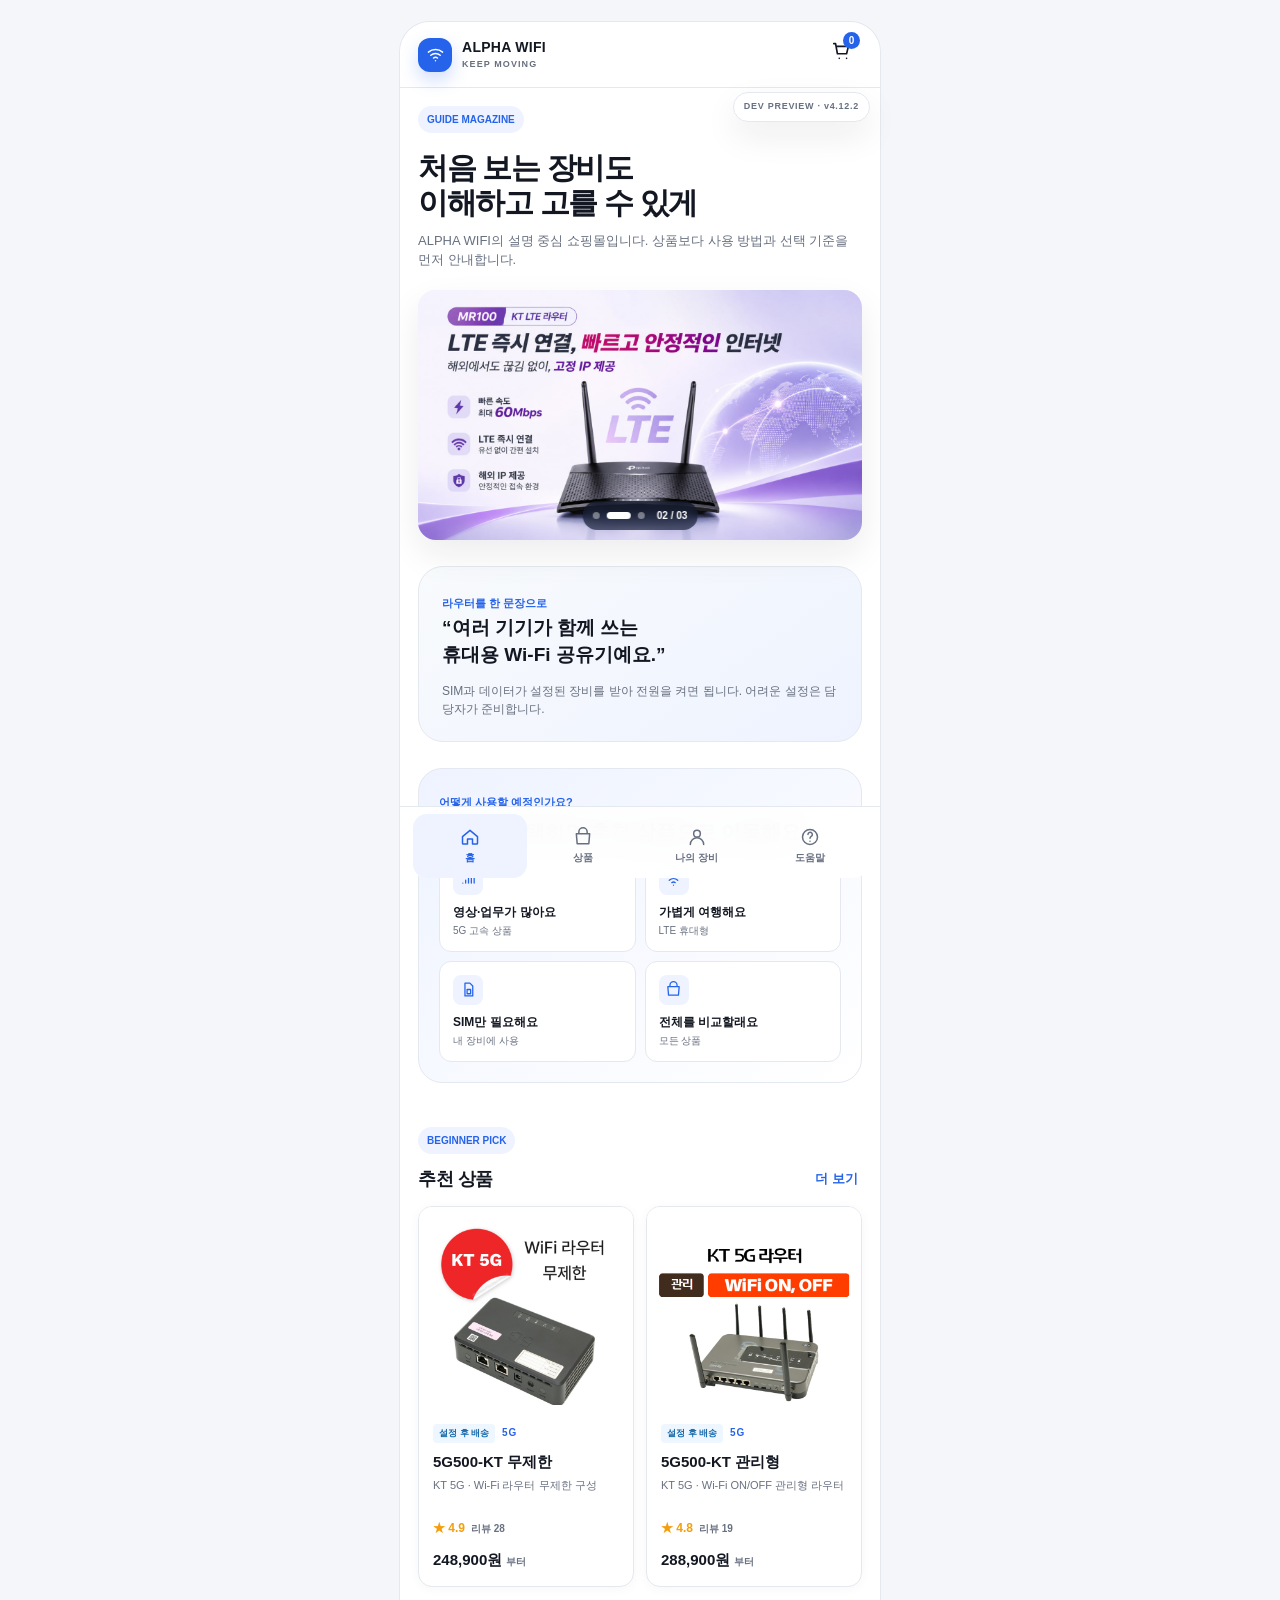
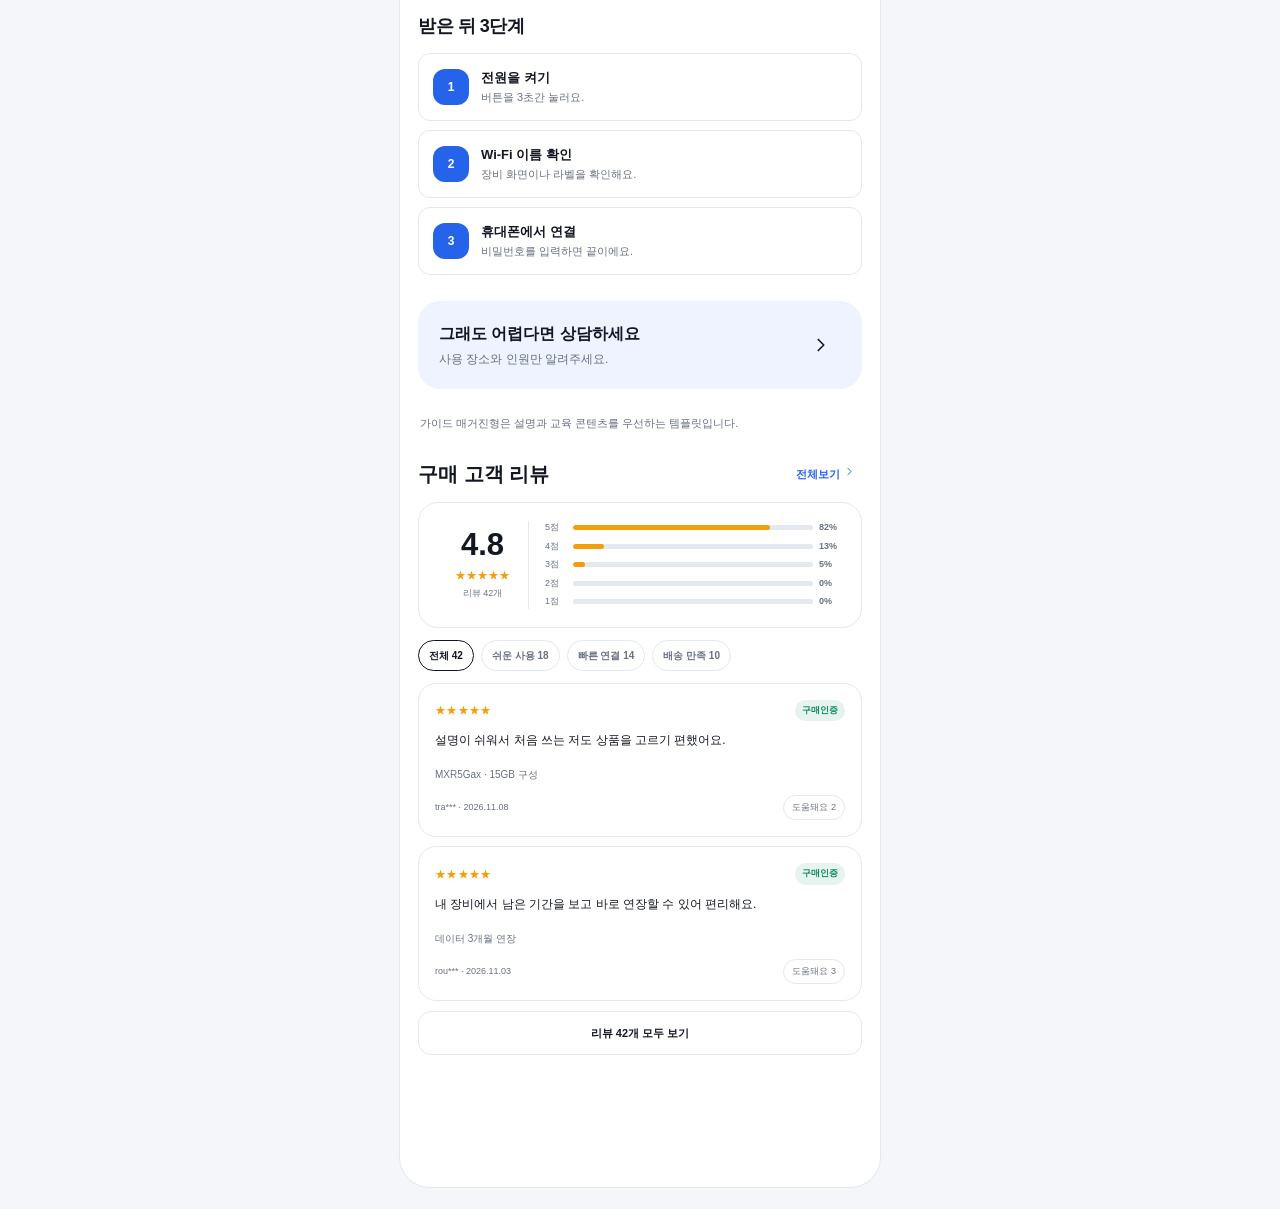
==== commit 90e670c3: "v4.12.2" ====
--- a/index.html
+++ b/index.html
@@ -71,7 +71,7 @@
     html[data-store-template="test1"] .topbar{display:none}html[data-store-template="test1"] main{padding-left:0;padding-right:0}html[data-store-template="test1"] .shell{background:#fff}.test1-home{background:#fff;color:#101828;padding-bottom:10px}.test1-media{margin:0;overflow:hidden;background:#fff}.test1-media img{width:100%;height:auto}.test1-brand{padding:8px 8px 4px}.test1-brand img{border-radius:15px}.test1-intro{padding:5px 0 0}.test1-hero{padding:0;margin-top:5px}.test1-hero img{aspect-ratio:684/369;object-fit:cover}.test1-security{margin-top:0;background:#031429}.test1-security img{width:100%;object-fit:cover}.test1-quick-links{display:grid;gap:0;background:#cceff3}.test1-image-link{display:block;width:100%;padding:0;border:0;background:#cceff3;cursor:pointer}.test1-image-link+ .test1-image-link{border-top:1px solid rgba(12,74,110,.1)}.test1-image-link img{width:100%;height:auto}.test1-products{padding:24px 14px 4px}.test1-section-head{display:flex;align-items:flex-end;justify-content:space-between;gap:12px;margin-bottom:13px;padding-bottom:9px;border-bottom:2px solid #111827}.test1-section-head h2{margin:0;font-size:18px;letter-spacing:-.025em}.test1-section-head button{border:0;background:transparent;color:#475467;font-size:12px;font-weight:800;cursor:pointer}.test1-product-grid{display:grid;grid-template-columns:repeat(2,minmax(0,1fr));gap:14px 10px}.test1-product{min-width:0;border:1px solid #e4e7ec;background:#fff;border-radius:12px;overflow:hidden;cursor:pointer;box-shadow:0 4px 14px rgba(16,24,40,.045)}.test1-product-visual{position:relative;aspect-ratio:1.08;background:#f8fafc;display:grid;place-items:center;padding:12px}.test1-product-visual img{width:100%;height:100%;object-fit:contain}.test1-specs{position:absolute;left:8px;top:8px;display:flex;gap:4px;z-index:2}.test1-spec{min-width:35px;min-height:35px;padding:4px 5px;border-radius:5px;background:#ef233c;color:#fff;display:grid;place-content:center;text-align:center;font-size:8px;font-weight:900;line-height:1.05;box-shadow:0 2px 7px rgba(16,24,40,.09)}.test1-spec:nth-child(2){background:#f59e0b}.test1-spec:nth-child(3){background:#2563eb}.test1-product:nth-child(3n+2) .test1-spec{background:#7c3aed}.test1-product:nth-child(3n+2) .test1-spec:nth-child(2){background:#dc2626}.test1-product:nth-child(3n+2) .test1-spec:nth-child(3){background:#a855f7}.test1-product:nth-child(3n) .test1-spec{background:#0ea5e9}.test1-product:nth-child(3n) .test1-spec:nth-child(2){background:#0f766e}.test1-product:nth-child(3n) .test1-spec:nth-child(3){background:#0284c7}.test1-product-copy{padding:11px 10px 13px}.test1-product-copy h3{margin:0 0 4px;font-size:12px;line-height:1.35}.test1-product-copy p{margin:0;color:#667085;font-size:10px;line-height:1.45;min-height:29px}.test1-rating{display:flex;align-items:center;gap:4px;margin-top:7px;color:#f59e0b;font-size:10px;font-weight:900}.test1-rating small{color:#667085;font-size:9px;font-weight:650}.test1-price{display:block;margin-top:7px;font-size:12px;font-weight:900;color:#101828}.test1-home .social-proof{margin-left:14px;margin-right:14px}@media(max-width:370px){.test1-products{padding-left:10px;padding-right:10px}.test1-product-grid{gap:10px 7px}.test1-spec{min-width:31px;min-height:31px;font-size:7px}.test1-product-copy{padding-left:8px;padding-right:8px}}
     .product-detail-editor-image{display:block;width:100%;height:auto;border:1px solid var(--line);border-radius:18px;background:#eef8ff;box-shadow:0 8px 24px rgba(15,23,42,.06)}.test1-product-copy.compact{padding-top:12px;padding-bottom:14px}.test1-product-copy.compact p{min-height:0}
     /* test1 revision: equal banner rhythm, baked product imagery, guide cards */
-    html[data-store-template="test1"] .topbar{display:flex;background:#fff}html[data-store-template="test1"] .brand{gap:0}html[data-store-template="test1"] .brand-mark{display:block;width:124px;height:48px;border-radius:0;background:transparent;box-shadow:none;color:inherit}html[data-store-template="test1"] .brand-mark img{width:100%;height:100%;object-fit:contain;object-position:left center}html[data-store-template="test1"] .brand-copy{display:none}html[data-store-template="test1"] .cart-count{background:#183b76}html[data-store-template="test1"] .dev{top:14px;right:max(52px,calc((100vw - 480px)/2 + 52px))}.test1-home{padding:14px 12px 20px;background:#f7f9fc}.test1-media{margin:0 0 14px;border-radius:14px;background:#fff;box-shadow:0 5px 18px rgba(15,23,42,.06)}.test1-brand{display:none}.test1-intro,.test1-hero,.test1-security{padding:0;margin-top:0}.test1-intro img,.test1-hero img,.test1-security img{width:100%;height:auto;aspect-ratio:auto;object-fit:contain}.test1-quick-links{gap:14px;background:transparent;margin-bottom:22px}.test1-image-link{overflow:hidden;border-radius:14px;background:#d4f1f4;box-shadow:0 5px 18px rgba(15,23,42,.05)}.test1-image-link+ .test1-image-link{border-top:0}.test1-products{padding:0;margin:0 0 24px}.test1-product-grid{gap:12px 10px}.test1-product{border-radius:13px}.test1-product-visual{aspect-ratio:1;background:#fafaf8;padding:0}.test1-product-visual img{width:100%;height:100%;object-fit:cover}.test1-product-copy{padding:11px 10px 13px}.test1-guide-stack{display:grid;gap:14px;margin:0 0 24px}.test1-connect-guide{min-height:84px;border:0;border-radius:14px;background:#d7f3f5;display:grid;grid-template-columns:1fr 46px;align-items:center;padding:15px 18px;cursor:pointer;text-align:left;box-shadow:0 5px 18px rgba(15,23,42,.05)}.test1-connect-guide strong{display:grid;place-items:center;min-height:34px;border-radius:10px;background:#ff9c56;color:#111827;font-size:15px}.test1-connect-guide span{display:grid;place-items:center;color:#2563eb;font-size:34px;font-weight:300}.test1-security-card{padding:17px 20px 18px;border-radius:14px;background:#d7f3f5;text-align:center;box-shadow:0 5px 18px rgba(15,23,42,.05)}.test1-security-card h2{display:inline-block;margin:0 0 8px;padding:0 5px;background:#ff9c56;color:#111827;font-size:20px;line-height:1.25}.test1-security-card ol{width:max-content;max-width:100%;margin:0 auto 10px;padding-left:22px;text-align:left;font-size:15px;line-height:1.55}.test1-security-card p{margin:0;font-size:14px;font-weight:800}.test1-home .social-proof{margin:28px 0 0}.test1-home>.notice{margin-bottom:0}@media(max-width:370px){.test1-home{padding-left:9px;padding-right:9px}.test1-security-card ol{font-size:13px}.test1-security-card p{font-size:12px}}
+    html[data-store-template="test1"] .topbar{display:flex;background:#fff}html[data-store-template="test1"] main{padding-left:18px;padding-right:18px}html[data-store-template="test1"] .brand{gap:0}html[data-store-template="test1"] .brand-mark{display:block;width:124px;height:48px;border-radius:0;background:transparent;box-shadow:none;color:inherit}html[data-store-template="test1"] .brand-mark img{width:100%;height:100%;object-fit:contain;object-position:left center}html[data-store-template="test1"] .brand-copy{display:none}html[data-store-template="test1"] .cart-count{background:#183b76}html[data-store-template="test1"] .dev{top:14px;right:max(52px,calc((100vw - 480px)/2 + 52px))}.test1-home{margin-left:-18px;margin-right:-18px;padding:14px 12px 20px;background:#f7f9fc}.test1-media{margin:0 0 14px;border-radius:14px;background:#fff;box-shadow:0 5px 18px rgba(15,23,42,.06)}.test1-brand{display:none}.test1-intro,.test1-hero,.test1-security{padding:0;margin-top:0}.test1-intro img,.test1-hero img,.test1-security img{width:100%;height:auto;aspect-ratio:auto;object-fit:contain}.test1-quick-links{gap:14px;background:transparent;margin-bottom:22px}.test1-image-link{overflow:hidden;border-radius:14px;background:#d4f1f4;box-shadow:0 5px 18px rgba(15,23,42,.05)}.test1-image-link+ .test1-image-link{border-top:0}.test1-products{padding:0;margin:0 0 24px}.test1-product-grid{gap:12px 10px}.test1-product{border-radius:13px}.test1-product-visual{aspect-ratio:1;background:#fafaf8;padding:0}.test1-product-visual img{width:100%;height:100%;object-fit:cover}.test1-product-copy{padding:11px 10px 13px}.test1-guide-stack{display:grid;gap:14px;margin:0 0 24px}.test1-connect-guide{min-height:84px;border:0;border-radius:14px;background:#d7f3f5;display:grid;grid-template-columns:1fr 46px;align-items:center;padding:15px 18px;cursor:pointer;text-align:left;box-shadow:0 5px 18px rgba(15,23,42,.05)}.test1-connect-guide strong{display:grid;place-items:center;min-height:34px;border-radius:10px;background:#ff9c56;color:#111827;font-size:15px}.test1-connect-guide span{display:grid;place-items:center;color:#2563eb;font-size:34px;font-weight:300}.test1-security-card{padding:17px 20px 18px;border-radius:14px;background:#d7f3f5;text-align:center;box-shadow:0 5px 18px rgba(15,23,42,.05)}.test1-security-card h2{display:inline-block;margin:0 0 8px;padding:0 5px;background:#ff9c56;color:#111827;font-size:20px;line-height:1.25}.test1-security-card ol{width:max-content;max-width:100%;margin:0 auto 10px;padding-left:22px;text-align:left;font-size:15px;line-height:1.55}.test1-security-card p{margin:0;font-size:14px;font-weight:800}.test1-home .social-proof{margin:28px 0 0}.test1-home>.notice{margin-bottom:0}@media(max-width:370px){html[data-store-template="test1"] main{padding-left:14px;padding-right:14px}.test1-home{margin-left:-14px;margin-right:-14px;padding-left:9px;padding-right:9px}.test1-security-card ol{font-size:13px}.test1-security-card p{font-size:12px}}
   </style>
 </head>
 <body>
@@ -139,7 +139,7 @@
     function showToast(msg){const el=document.getElementById('toast');el.textContent=msg;el.classList.add('show');clearTimeout(toastTimer);toastTimer=setTimeout(()=>el.classList.remove('show'),2200)}
     function showModal(title,text,confirmText,action){modalRoot.innerHTML=`<div class="modal-backdrop" role="presentation"><section class="modal" role="dialog" aria-modal="true" aria-labelledby="modalTitle"><h2 id="modalTitle"></h2><p></p><div class="modal-actions"><button class="btn btn-ghost" data-modal-close>닫기</button><button class="btn btn-primary" data-modal-confirm></button></div></section></div>`;const m=modalRoot.querySelector('.modal');m.querySelector('h2').textContent=title;m.querySelector('p').textContent=text;m.querySelector('[data-modal-confirm]').textContent=confirmText;m.querySelector('[data-modal-close]').onclick=()=>modalRoot.innerHTML='';m.querySelector('[data-modal-confirm]').onclick=()=>{modalRoot.innerHTML='';if(action)action()};m.querySelector('[data-modal-close]').focus()}
     function visual(p,detail=false){return `<div class="product-visual${detail?' detail-visual':''}"><img src="./assets/${p.image}" alt="${pname(p)} 프리뷰용 실사 이미지" onerror="this.parentNode.classList.add('image-missing');this.remove()"><span class="image-fallback">상품 이미지 준비 중</span></div>`}
-    function productCard(p){const r=ratings[p.id];return `<article class="product-card" data-product="${p.id}" tabindex="0" role="link" aria-label="${pname(p)} 상세 보기">${visual(p)}<div class="product-body"><span class="commerce-badge">${p.type==='SIM'?'즉시 개통':'설정 후 배송'}</span><span class="product-type">${p.type}</span><h3 class="product-name">${pname(p)}</h3><p class="product-desc">${p.desc}</p><div class="rating-line">★ ${r[0]} <small>리뷰 ${r[1]}</small></div><div class="product-price">${money(p.device+p.plans[0][1])} <small>부터</small></div></div></article>`}
+    function productCard(p){const r=ratings[p.id],imageOnly=template==='test1'&&productView==='image';return `<article class="product-card${imageOnly?' image-only':''}" data-product="${p.id}" tabindex="0" role="link" aria-label="${pname(p)} 상세 보기">${visual(p)}${imageOnly?'':`<div class="product-body"><span class="commerce-badge">${p.type==='SIM'?'즉시 개통':'설정 후 배송'}</span><span class="product-type">${p.type}</span><h3 class="product-name">${pname(p)}</h3><p class="product-desc">${p.desc}</p><div class="rating-line">★ ${r[0]} <small>리뷰 ${r[1]}</small></div><div class="product-price">${money(p.device+p.plans[0][1])} <small>부터</small></div></div>`}</article>`}
     function updateChrome(){const t=tenantCfg(),palette=colorSet==='brand'?t:colorSets[colorSet];document.documentElement.dataset.theme=theme;document.documentElement.dataset.storeTemplate=template;document.documentElement.dataset.productView=productView;document.documentElement.style.setProperty('--brand',palette.color);document.documentElement.style.setProperty('--brand-rgb',palette.rgb);document.getElementById('brandName').textContent=t.name;document.getElementById('brandTag').textContent=t.tag;document.getElementById('brandMark').innerHTML=template==='test1'?'<img src="./assets/test1/tron-logo.png" alt="TRON 트론 라우터">':svg('wifi',19);document.getElementById('cartIcon').innerHTML=svg('cart');document.getElementById('cartCount').textContent=cart().reduce((s,x)=>s+x.qty,0);document.getElementById('tenantSelect').value=tenant;document.getElementById('themeSelect').value=theme;document.getElementById('templateSelect').value=template;document.getElementById('productViewSelect').value=productView;document.getElementById('colorSelect').value=colorSet;const nav=[['#/',svg('home',20),'홈'],['#/shop',svg('shop',20),'상품'],['#/my',svg('user',20),'나의 장비'],['#/support',svg('help',20),'도움말']];document.querySelectorAll('.nav-item').forEach((el,i)=>{el.innerHTML=`${nav[i][1]}<span>${nav[i][2]}</span>`});updateNav()}
     function updateNav(){const h=location.hash||'#/';document.querySelectorAll('.nav-item').forEach(b=>{const r=b.dataset.route;b.classList.toggle('active',r==='#/'?h==='#/':h.startsWith(r))})}
     function go(hash){location.hash=hash;if(location.hash===hash)render()}
@@ -183,7 +183,7 @@
     guideLayout=function(){return guideLayoutWithLegacyHero().replace(/<section class="hero"[\s\S]*?<\/section>/,rollingBanner('hero')).replace(/<section class="section"><div class="section-head"><h2 class="section-title">추천 장비를 하나만 본다면<\/h2>[\s\S]*?<\/section>/,featuredProductsSection())};
     catalogLayout=function(){return catalogLayoutWithLegacyHero().replace(/<section class="catalog-banner"[\s\S]*?<\/section>/,rollingBanner('catalog-banner'))};
     promoLayout=function(){return promoLayoutWithLegacyHero().replace(/<section class="campaign-hero"[\s\S]*?<\/section>/,rollingBanner('campaign-hero')).replace(/<section class="promo-section section"><span class="layout-label">CAMPAIGN PICK<\/span>[\s\S]*?<\/section>/,featuredProductsSection('promo-section section','CAMPAIGN PICK'))};
-    function test1ProductCard(item){const info=productView==='image'?`<div class="test1-product-copy compact"><h3>${item.name}</h3><p>${item.desc}</p></div>`:`<div class="test1-product-copy"><h3>${item.name}</h3><p>${item.desc}</p><span class="test1-rating">★ ${item.rating} <small>리뷰 ${item.reviews}</small></span><strong class="test1-price">${money(item.price)}부터</strong></div>`;return `<article class="test1-product" data-product="${item.id}" tabindex="0" role="link" aria-label="${item.name} 상세 보기"><div class="test1-product-visual"><img src="./assets/test1/products/${item.image}" alt="${item.name}, 모델·IP 보안·속도 정보가 포함된 상품 이미지"></div>${info}</article>`}
+    function test1ProductCard(item){const info=productView==='image'?'':`<div class="test1-product-copy"><h3>${item.name}</h3><p>${item.desc}</p><span class="test1-rating">★ ${item.rating} <small>리뷰 ${item.reviews}</small></span><strong class="test1-price">${money(item.price)}부터</strong></div>`;return `<article class="test1-product" data-product="${item.id}" tabindex="0" role="link" aria-label="${item.name} 상세 보기"><div class="test1-product-visual"><img src="./assets/test1/products/${item.image}" alt="${item.name}, 모델·IP 보안·속도 정보가 포함된 상품 이미지"></div>${info}</article>`}
     function test1Layout(){const picks=[{id:'kt5g500-unlimited',name:'5G500 KT 5G 라우터',desc:'데이터 무제한',image:'5g500-bestseller.png',rating:'4.9',reviews:28,price:248900},{id:'mxr5gax',name:'MXR5Gax KT 5G 라우터',desc:'데이터 무제한',image:'mxr5gax-bestseller.png',rating:'4.8',reviews:24,price:248900},{id:'k100w',name:'K100W KT LTE 라우터',desc:'데이터 완전무제한',image:'k100w-bestseller.png',rating:'4.6',reviews:11,price:248900},{id:'l580w',name:'MR100 LTE 라우터',desc:'해외 IP',image:'mr100-bestseller.png',rating:'4.8',reviews:19,price:248900},{id:'jt201',name:'JT201 KT LTE 에그',desc:'데이터 완전무제한',image:'jt201-bestseller.png',rating:'4.9',reviews:31,price:248900},{id:'usim',name:'KT 데이터 USIM',desc:'데이터 완전무제한',image:'usim-bestseller.png',rating:'4.7',reviews:16,price:248900}];return `<section class="screen test1-home"><figure class="test1-media test1-intro"><img src="./assets/test1/security-intro.png" alt="보안을 위한 5G 라우터, 에그, USIM 안내"></figure><figure class="test1-media test1-hero"><img src="./assets/test1/hero-5g500.png" alt="5G500 KT 5G 라우터 대형 안내 배너"></figure><figure class="test1-media test1-security"><img src="./assets/test1/router-security.png" alt="라우터 IP 보안, 무약정, 데이터 보호 안내"></figure><div class="test1-quick-links"><button class="test1-image-link" data-go="#/shop" aria-label="추천 상품 비교하기"><img src="./assets/test1/recommend-guide.png" alt="처음이라면 비교해 보세요, 추천 상품으로 이동"></button><button class="test1-image-link" data-go="#/my/devices" aria-label="나의 장비에서 데이터 연장하기"><img src="./assets/test1/extension-guide.png" alt="데이터 이용기간 연장과 안전 결제 안내"></button></div><section class="test1-products"><div class="test1-section-head"><h2>Best Seller 추천</h2><button data-go="#/shop">전체보기</button></div><div class="test1-product-grid">${picks.map(test1ProductCard).join('')}</div></section><div class="test1-guide-stack"><button class="test1-connect-guide" data-go="#/guide"><strong>초간단 연결방법</strong><span aria-hidden="true">→</span></button><section class="test1-security-card"><h2>보안이 최우선!!</h2><ol><li>정보 유출 없는 안전 결제</li><li>암호화 보안 1:1 상담</li><li>만료일 미리 안내 서비스</li></ol><p>에그, 라우터는 TRON에서 만나 보세요!!</p></section></div><p class="notice">테스트1 레이아웃은 제공된 시안 이미지를 반영한 디자인 검토용 화면입니다.</p></section>`}
     function redesignedStorefrontHome(){if(template==='test1')return test1Layout();if(template==='catalog')return catalogLayout();if(template==='promo')return promoLayout();return guideLayout()}
     home=redesignedStorefrontHome;
